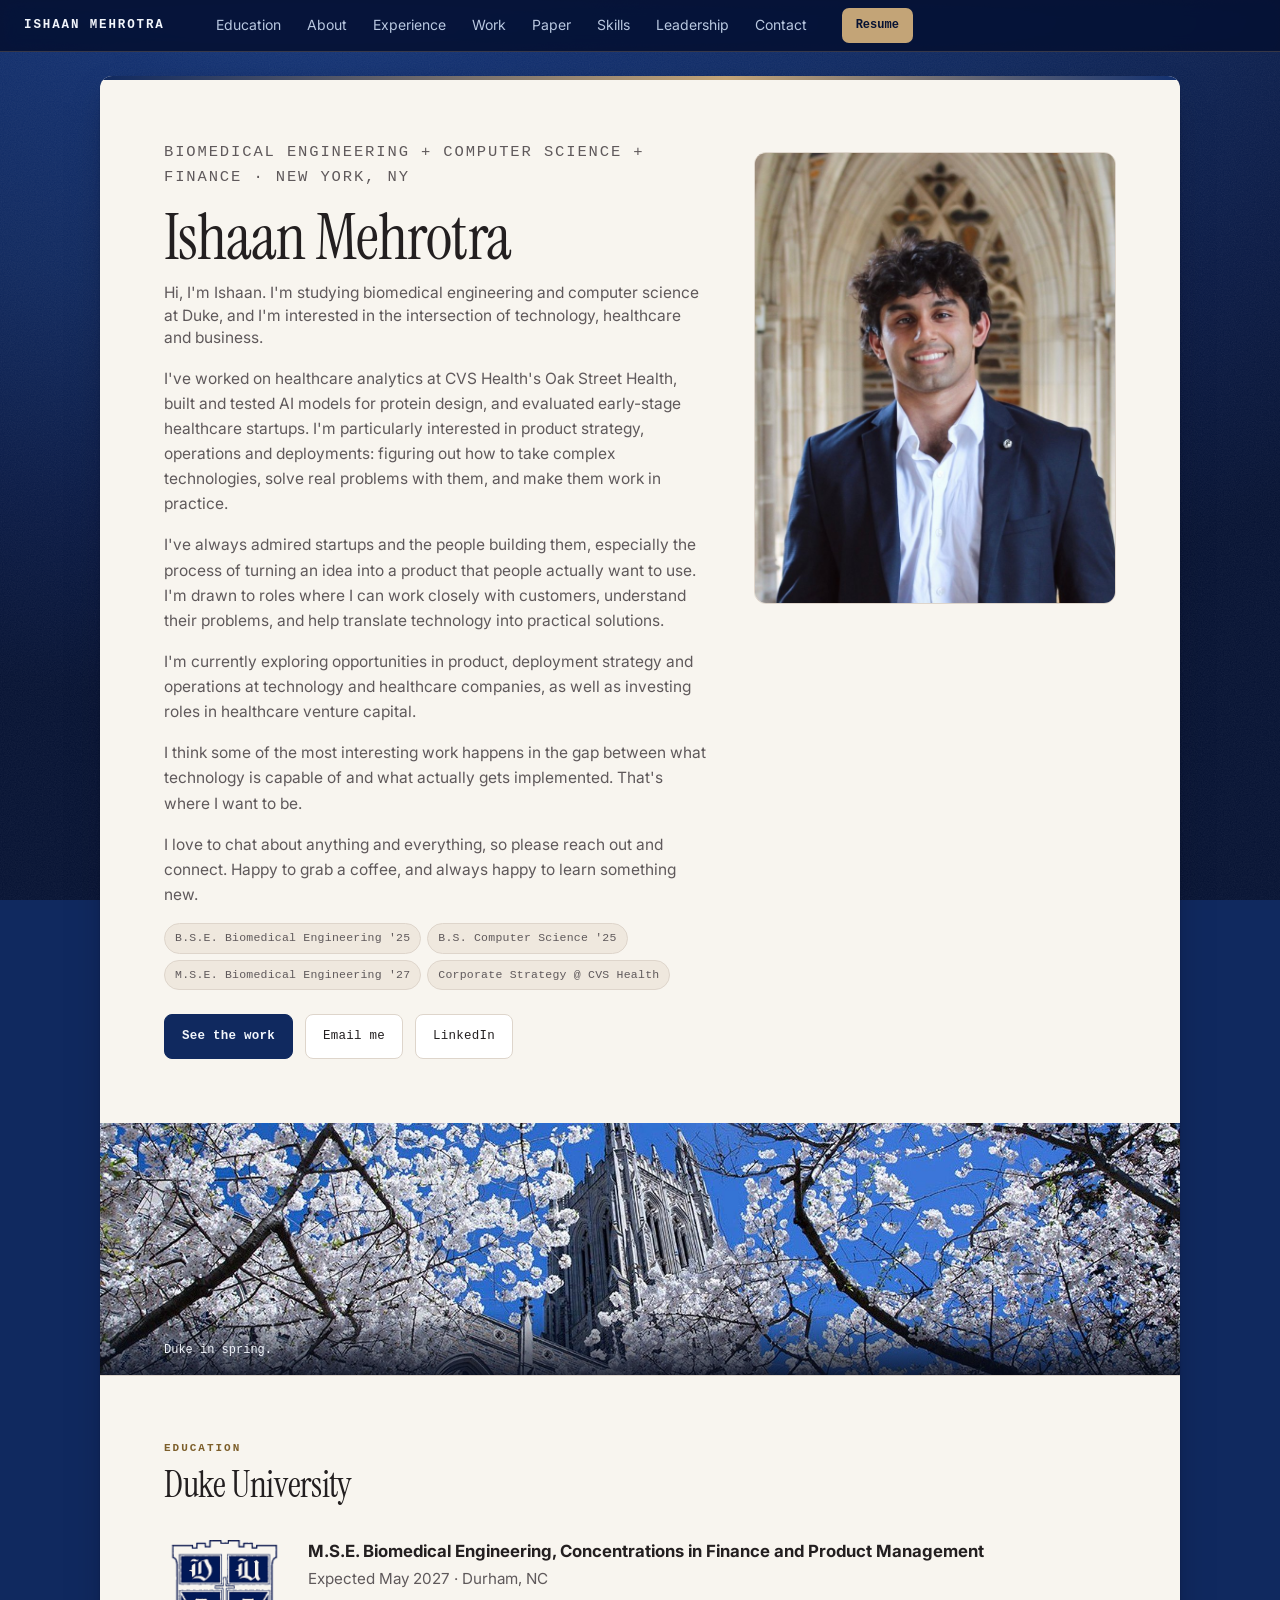
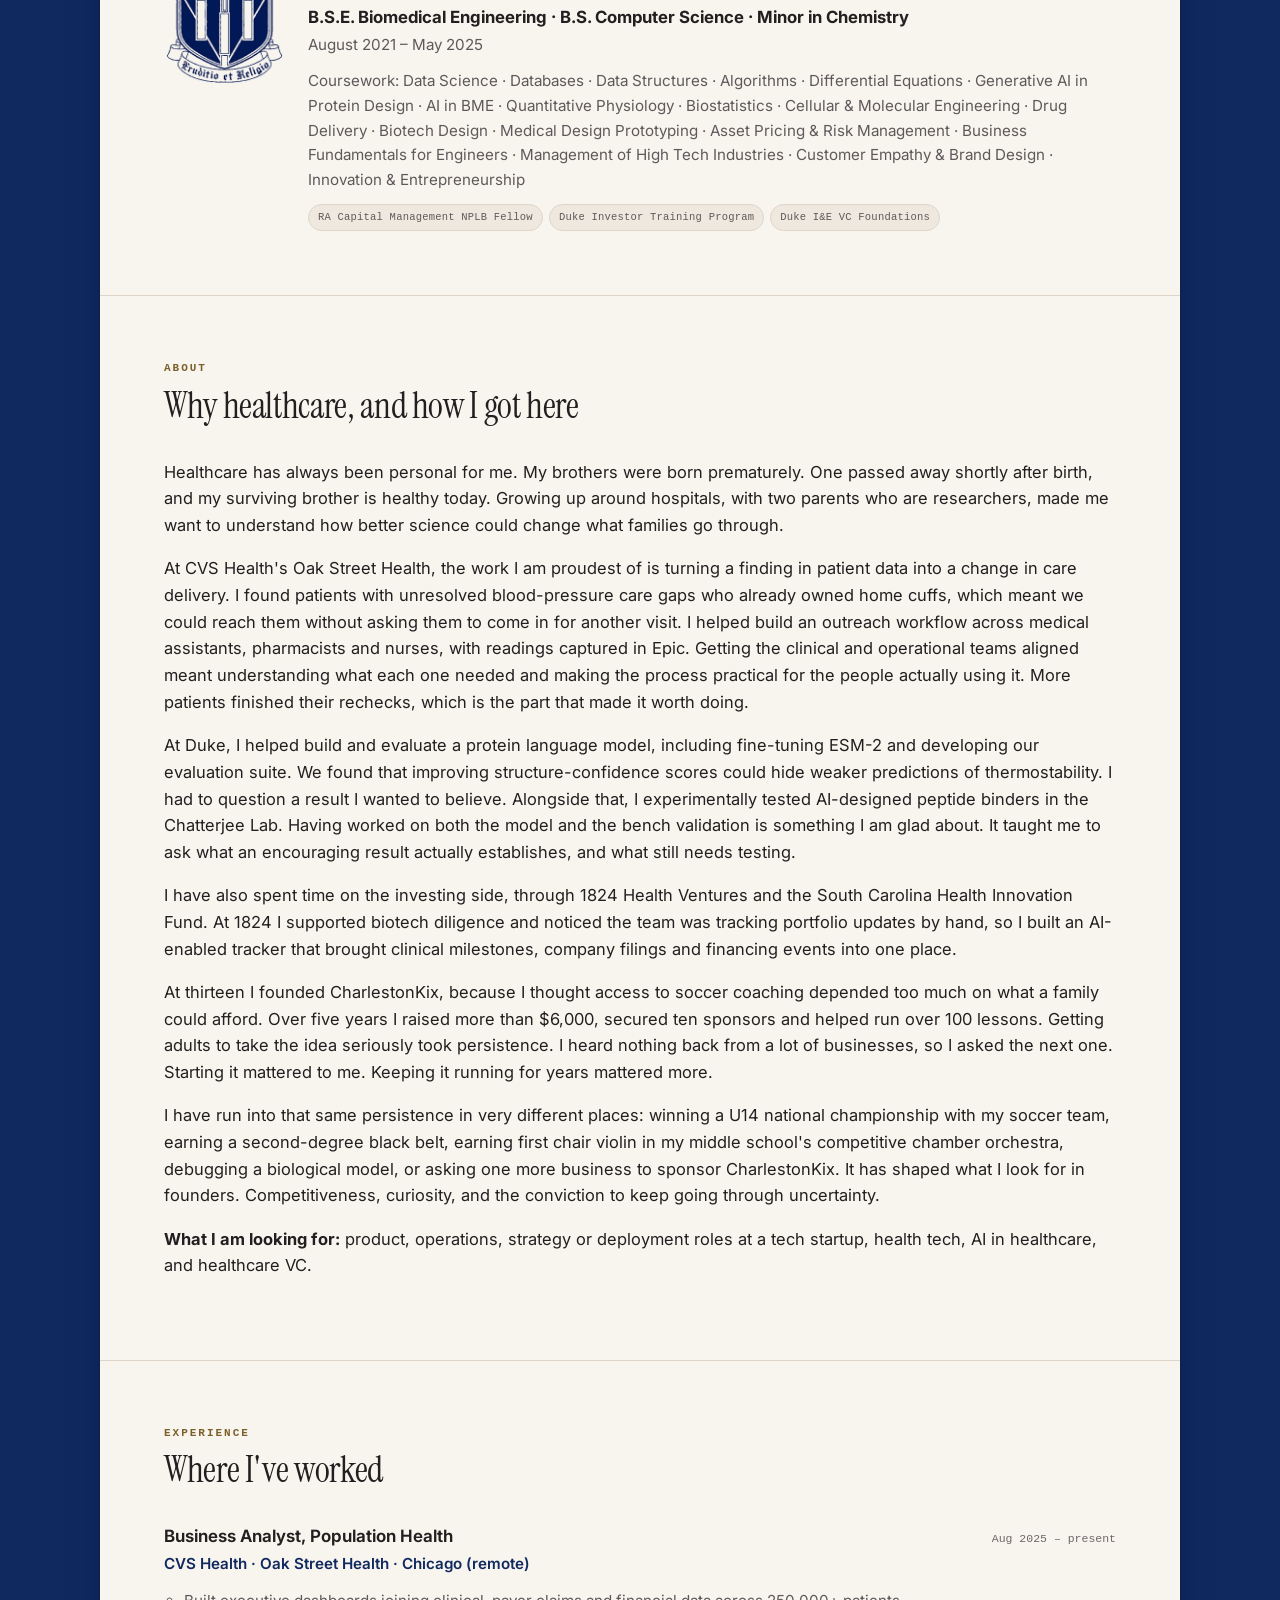
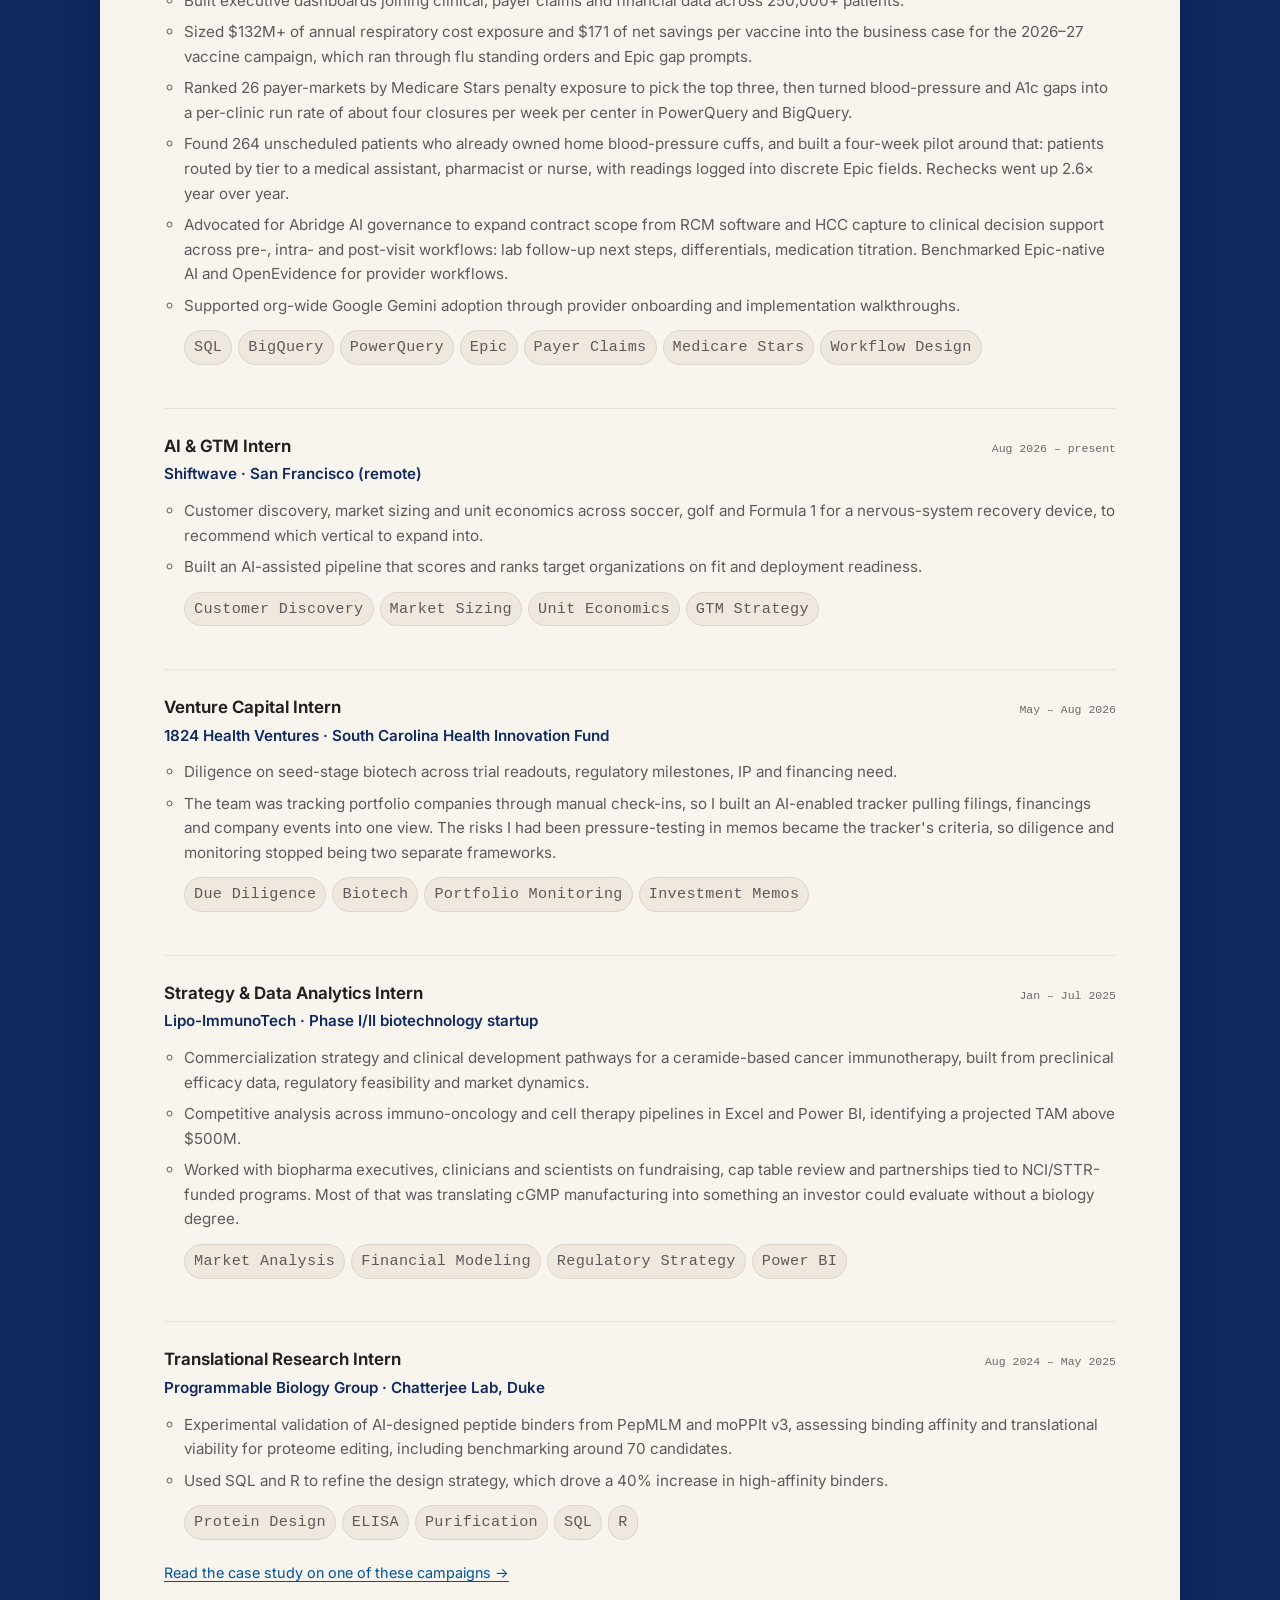
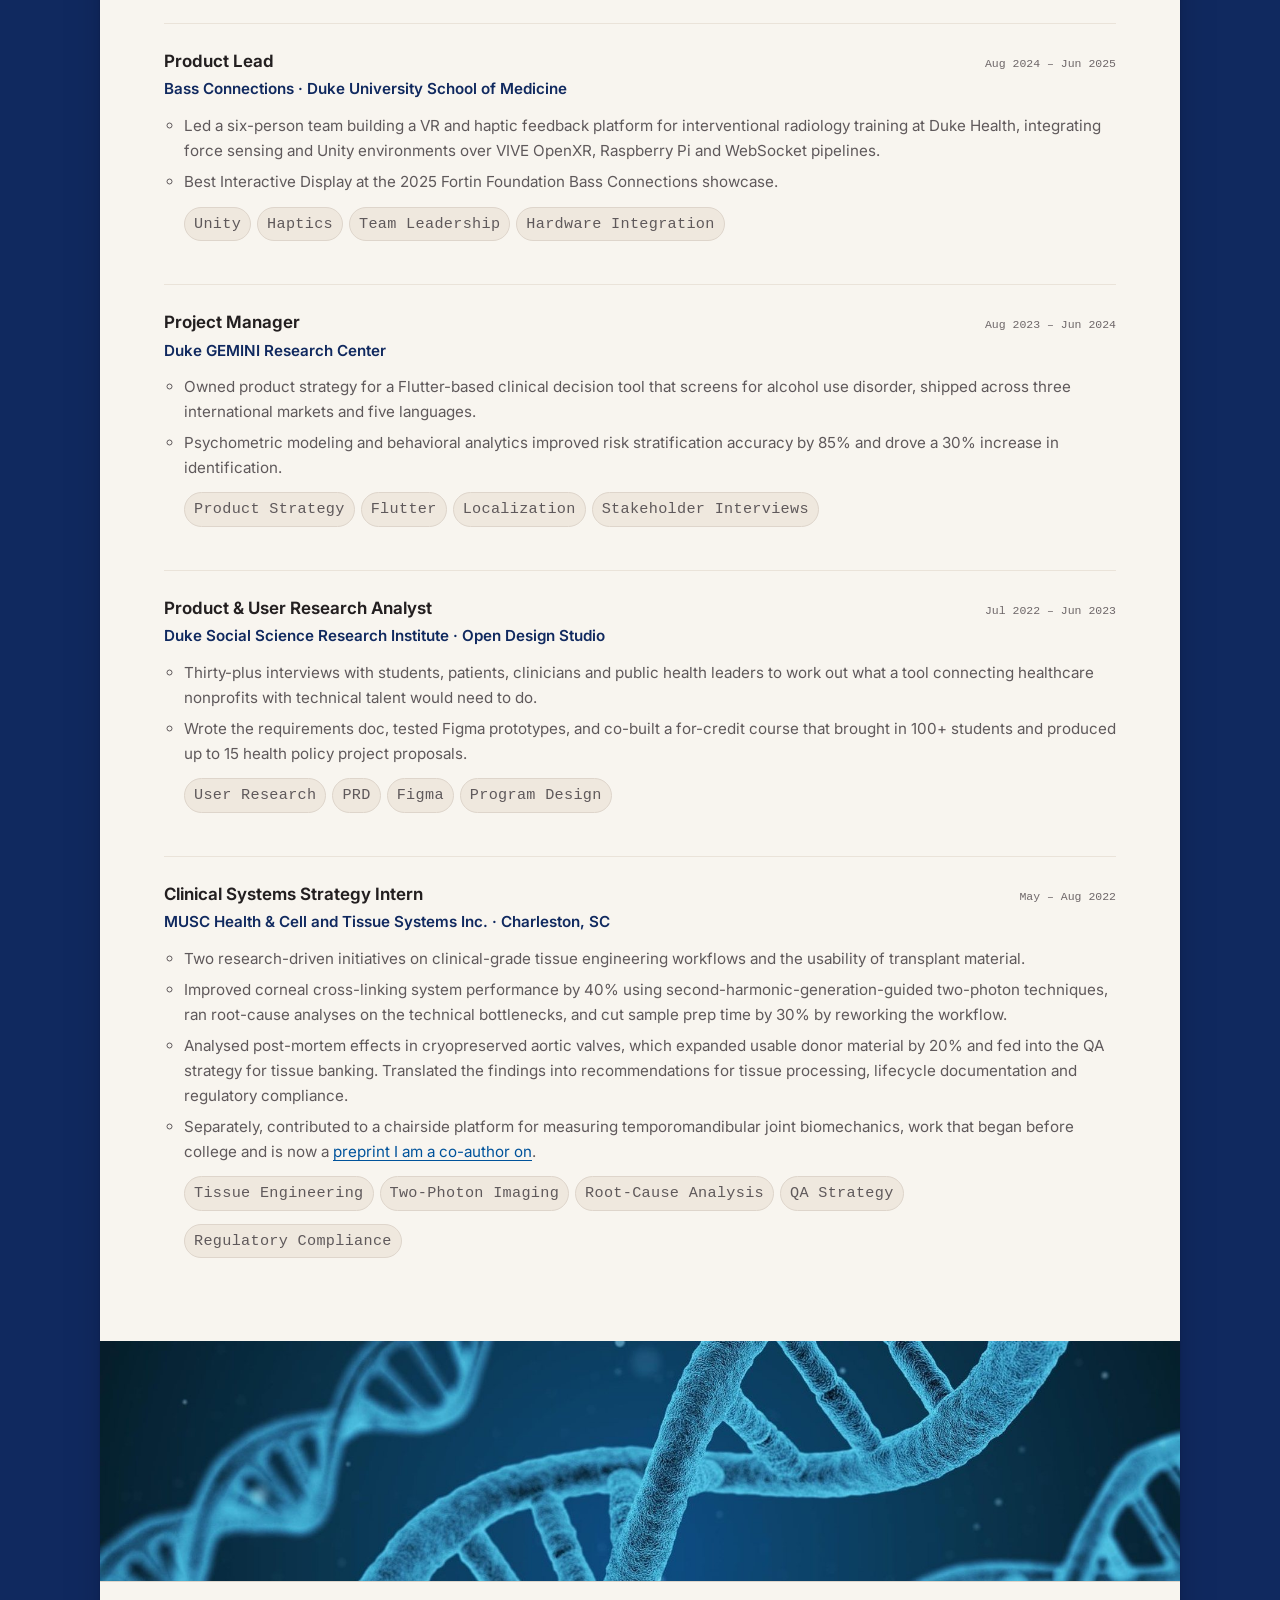
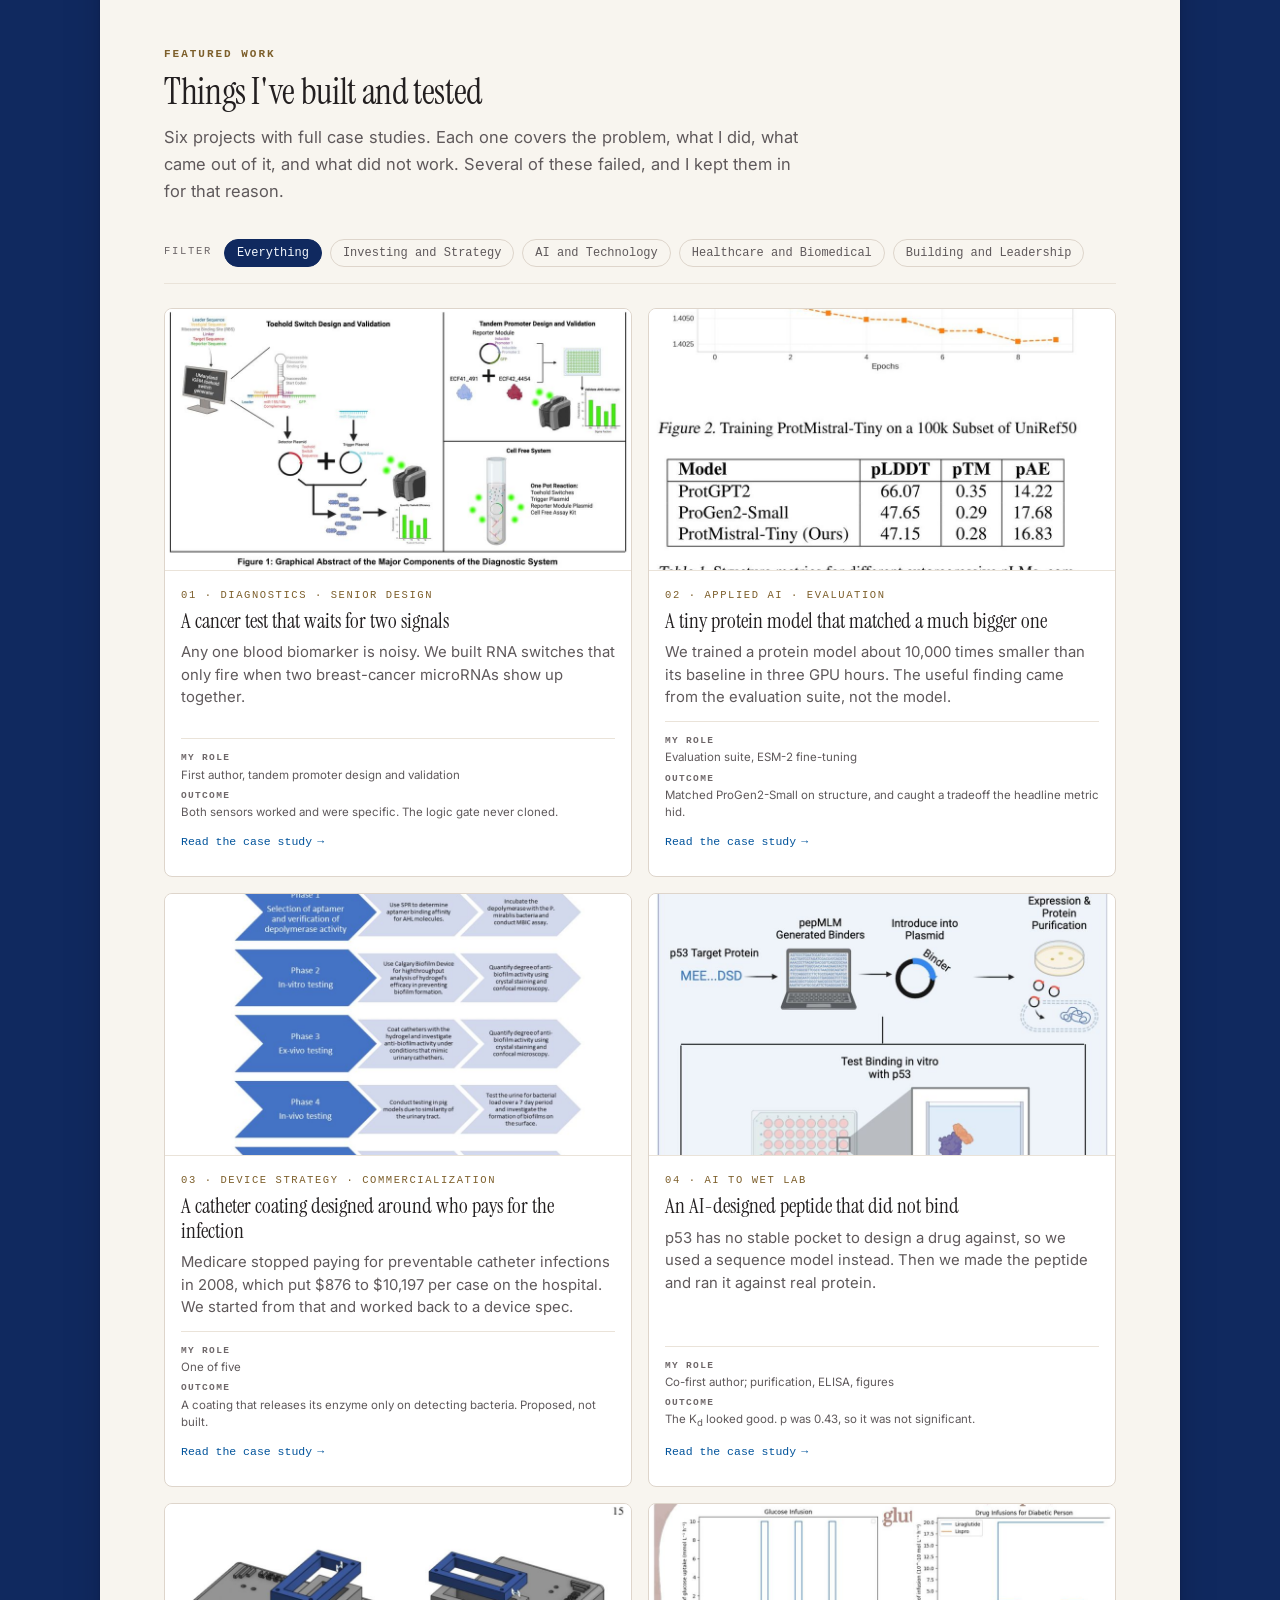
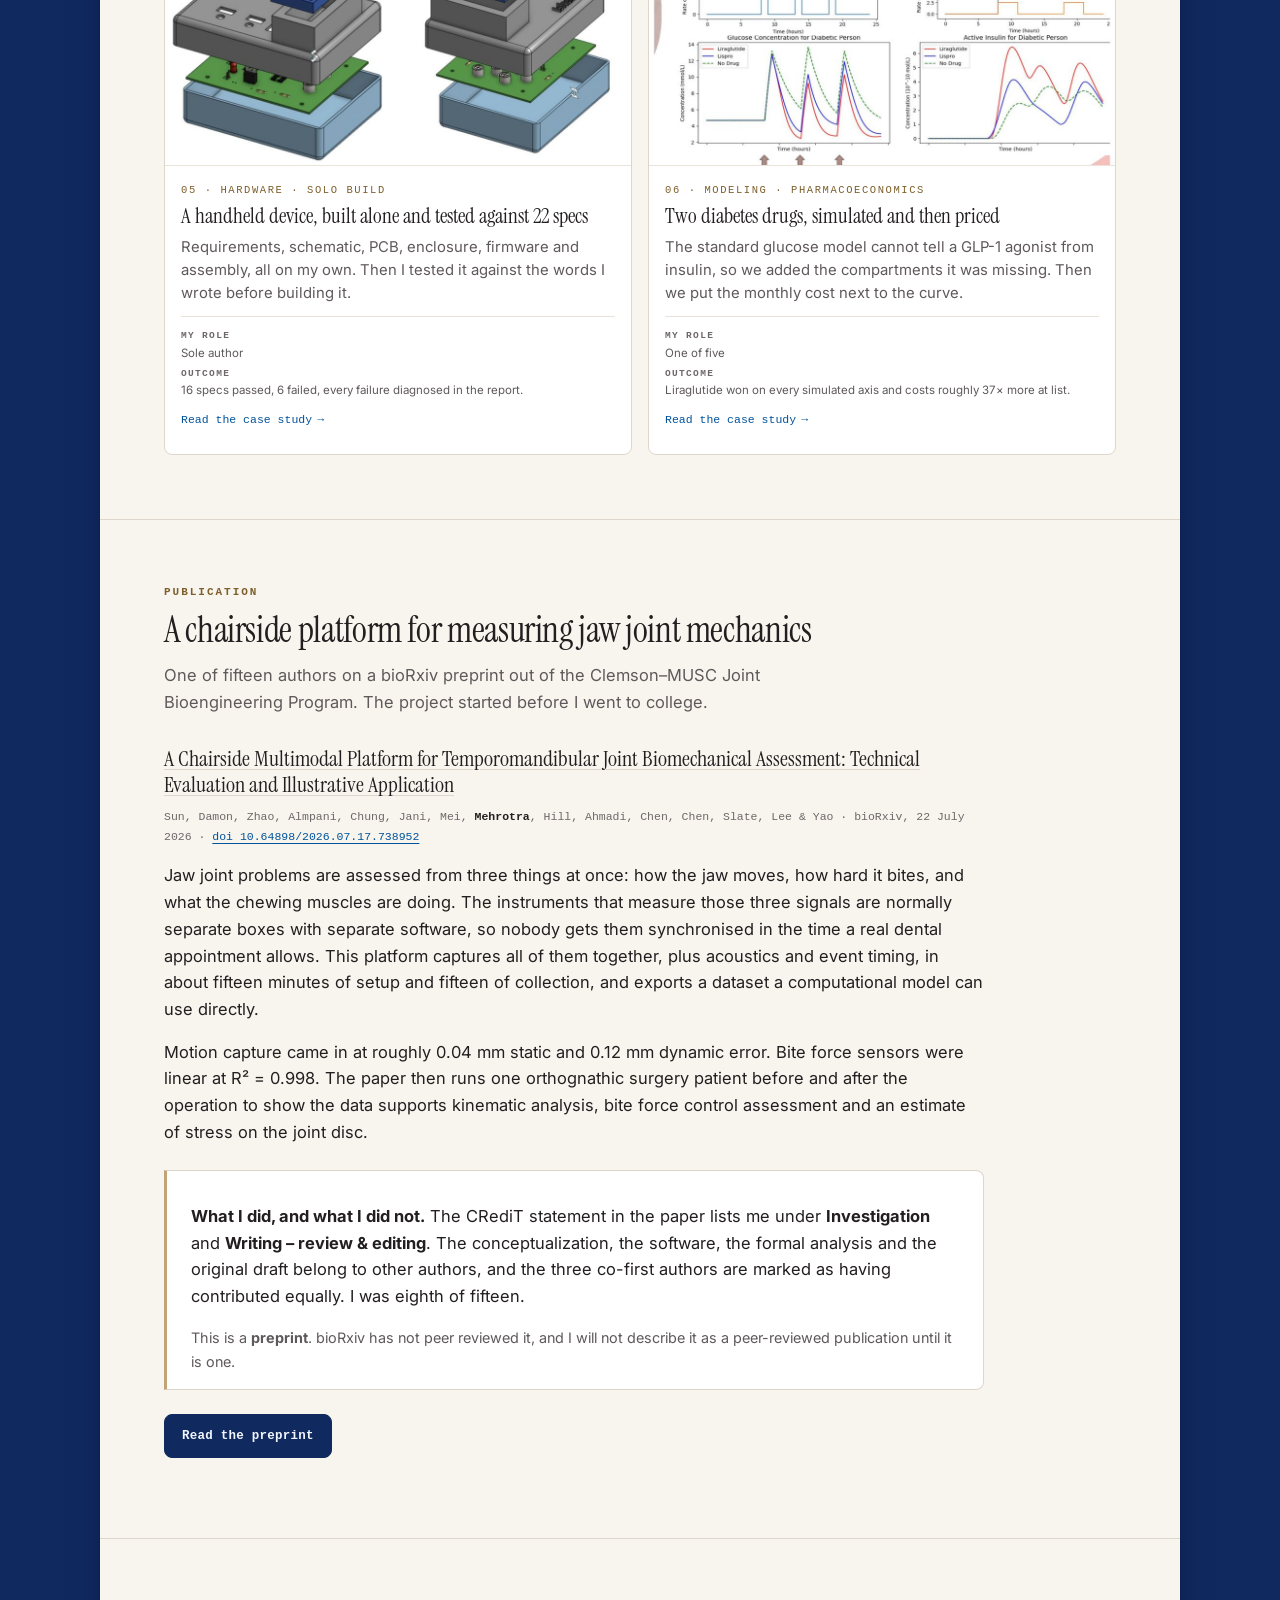
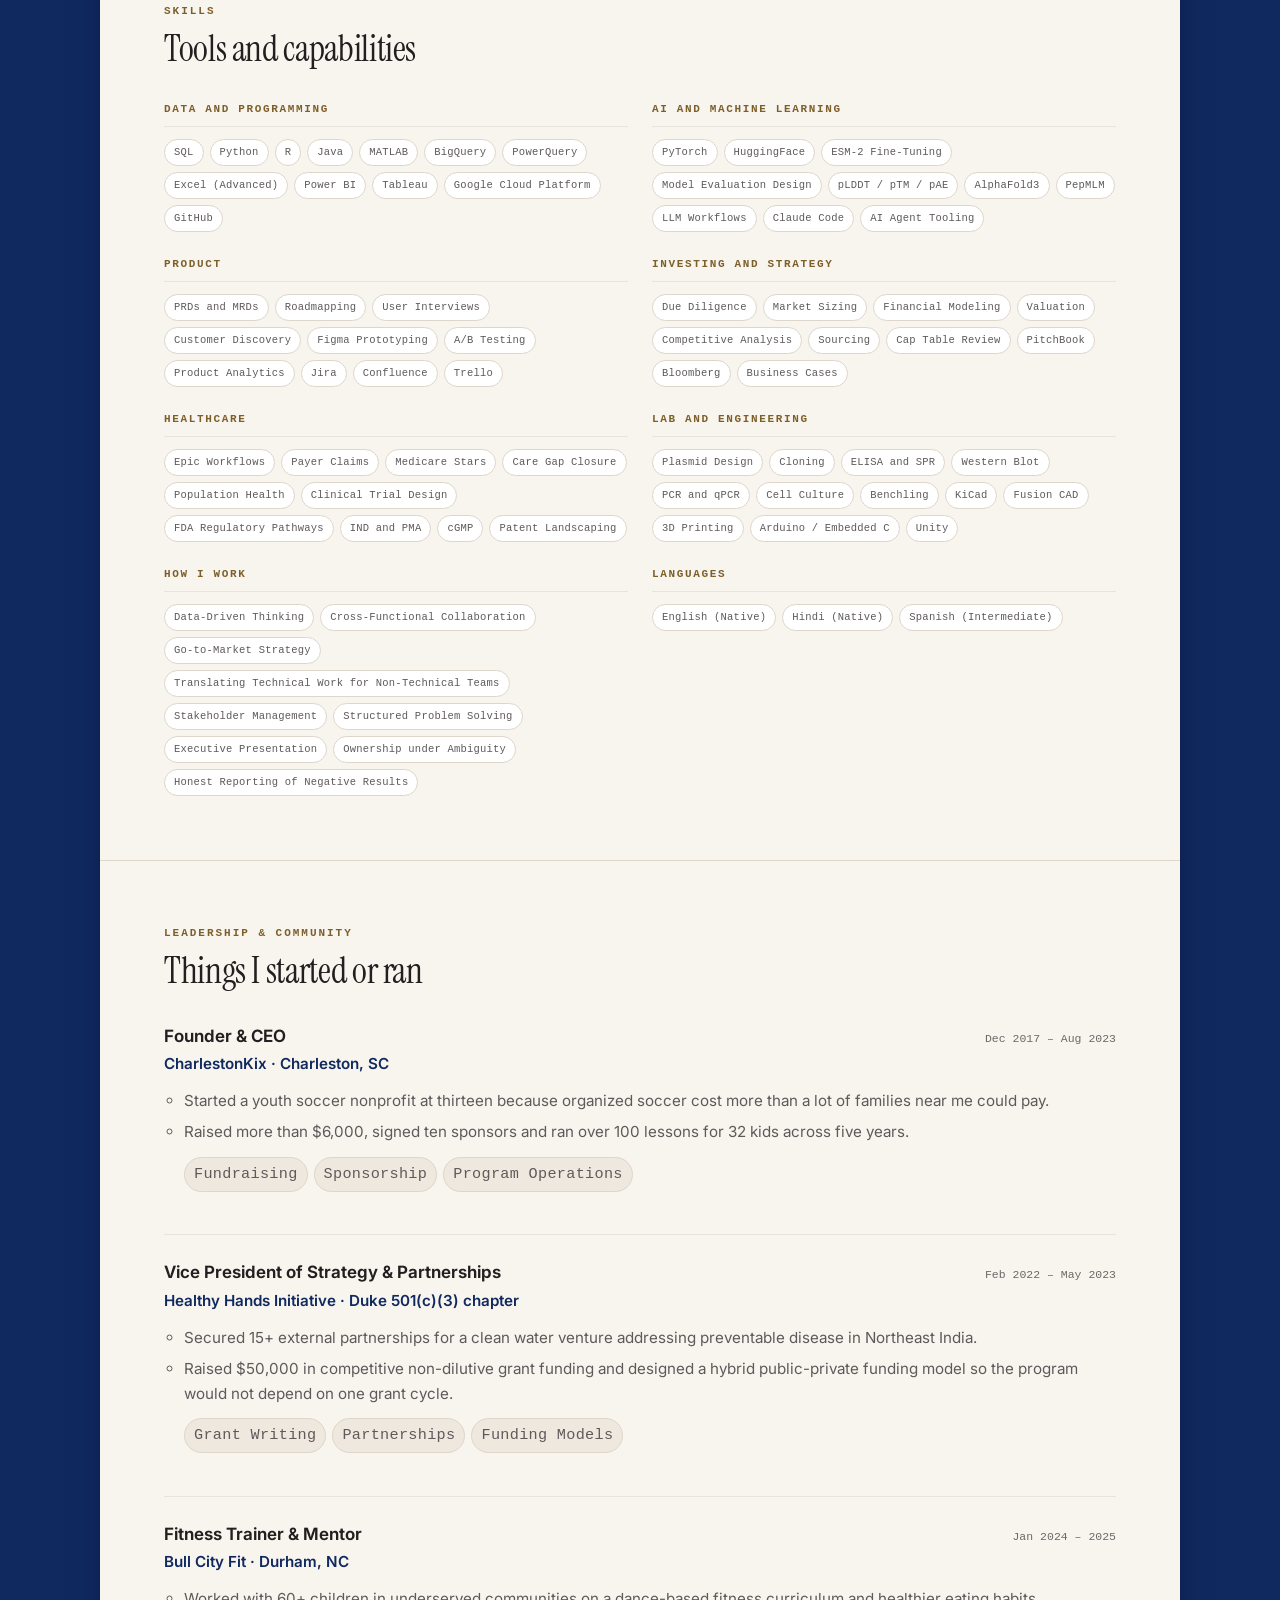
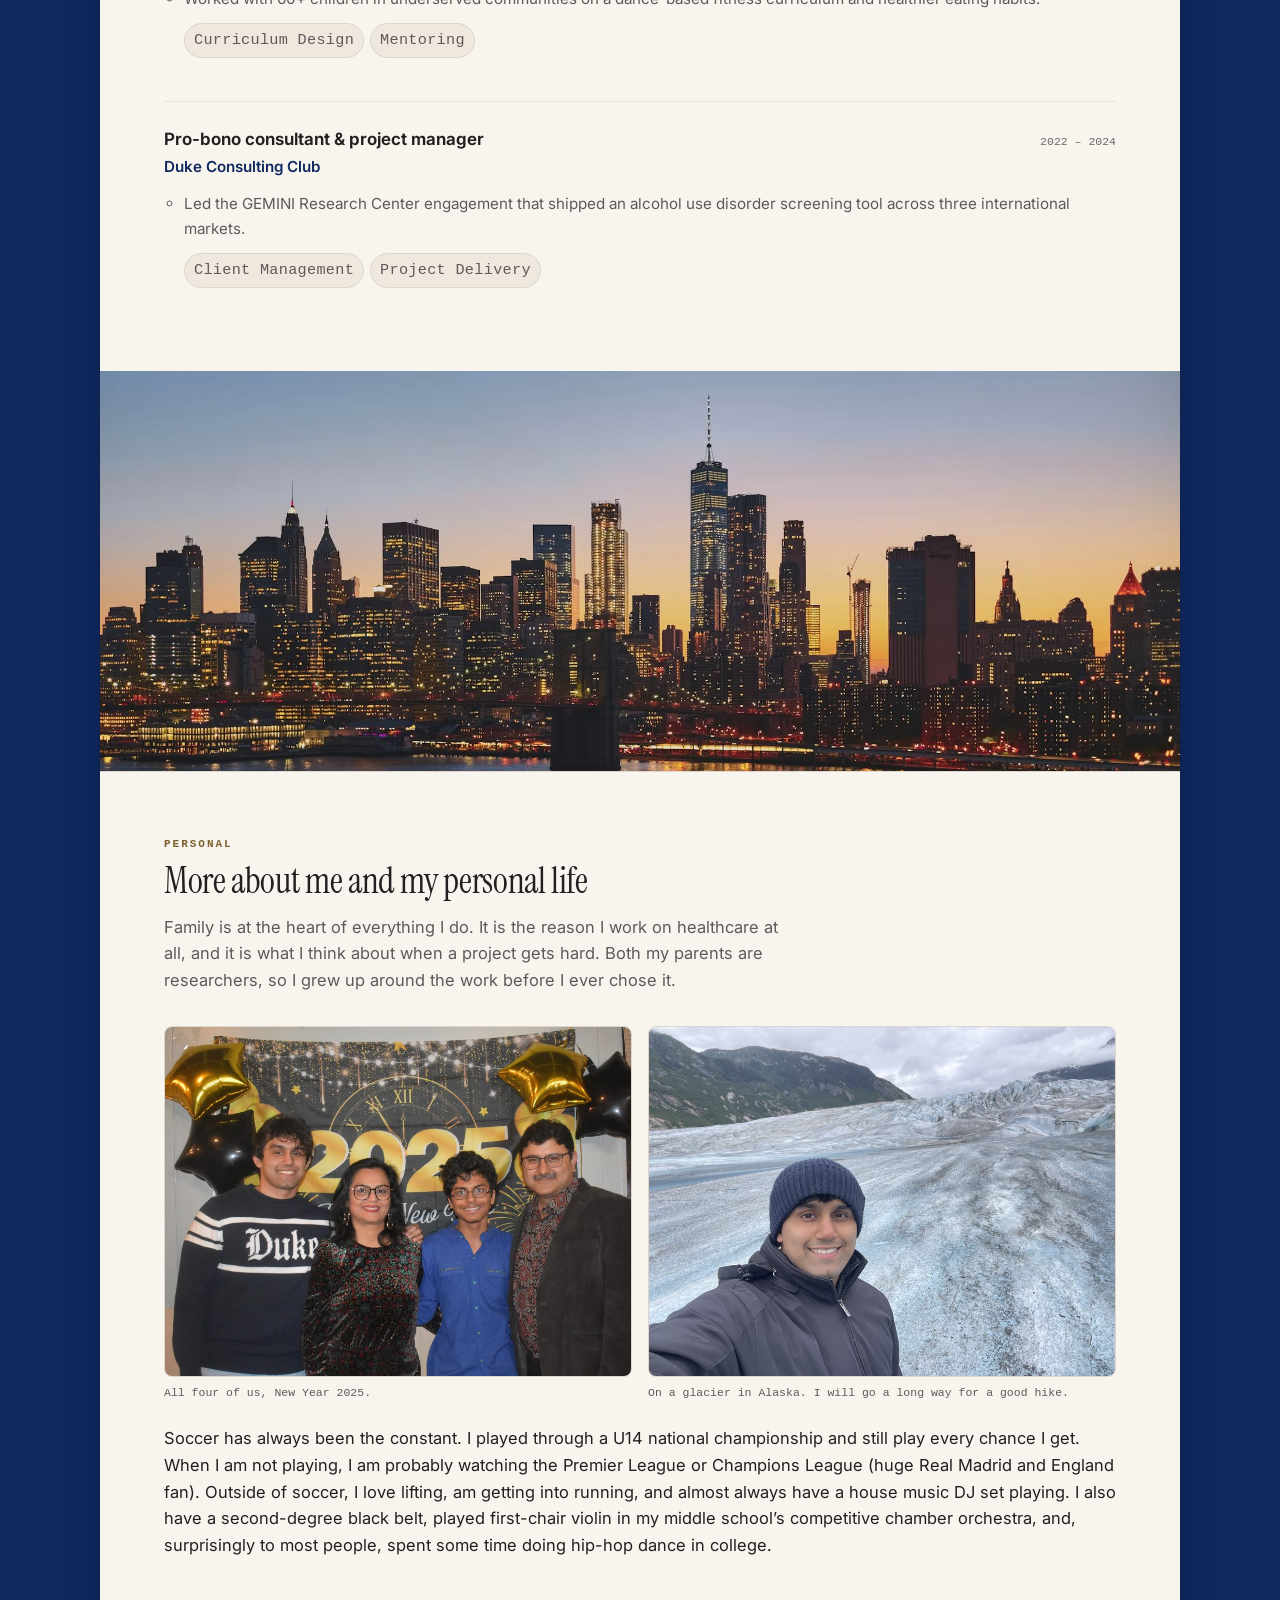
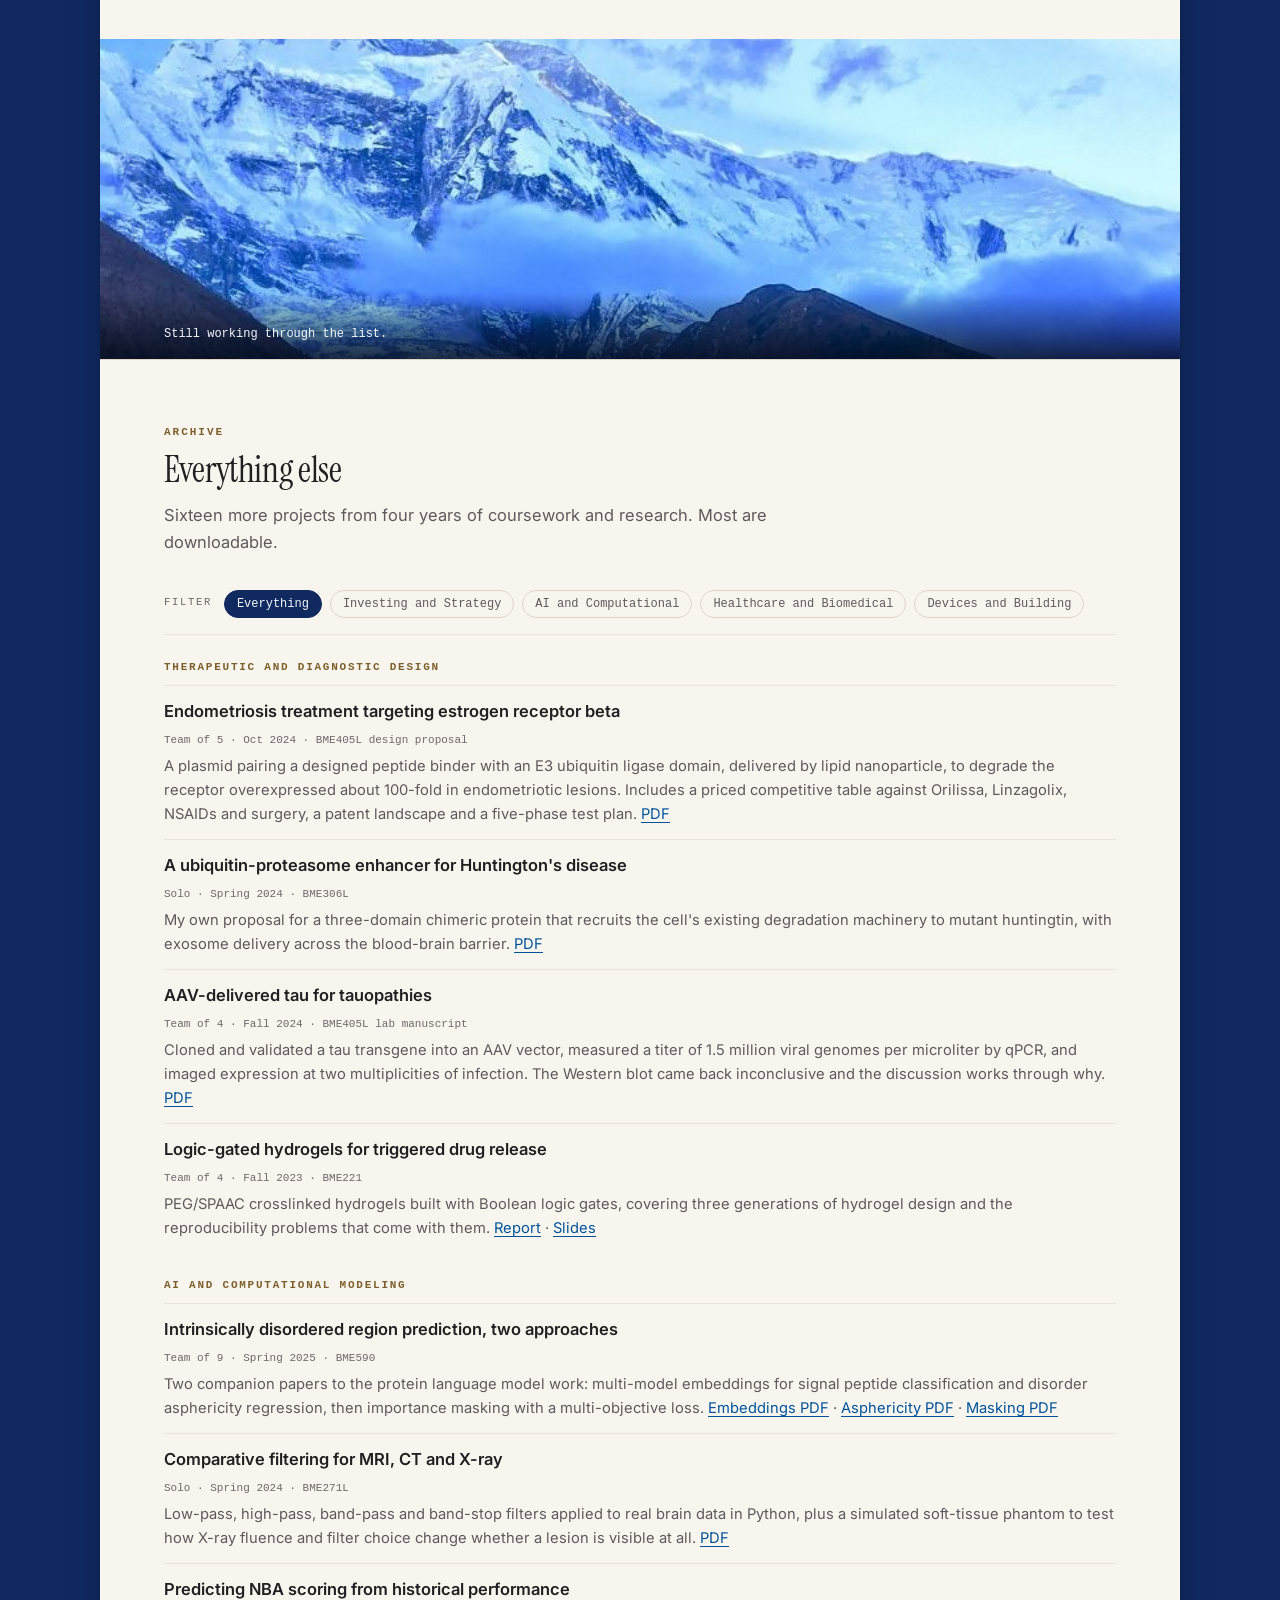
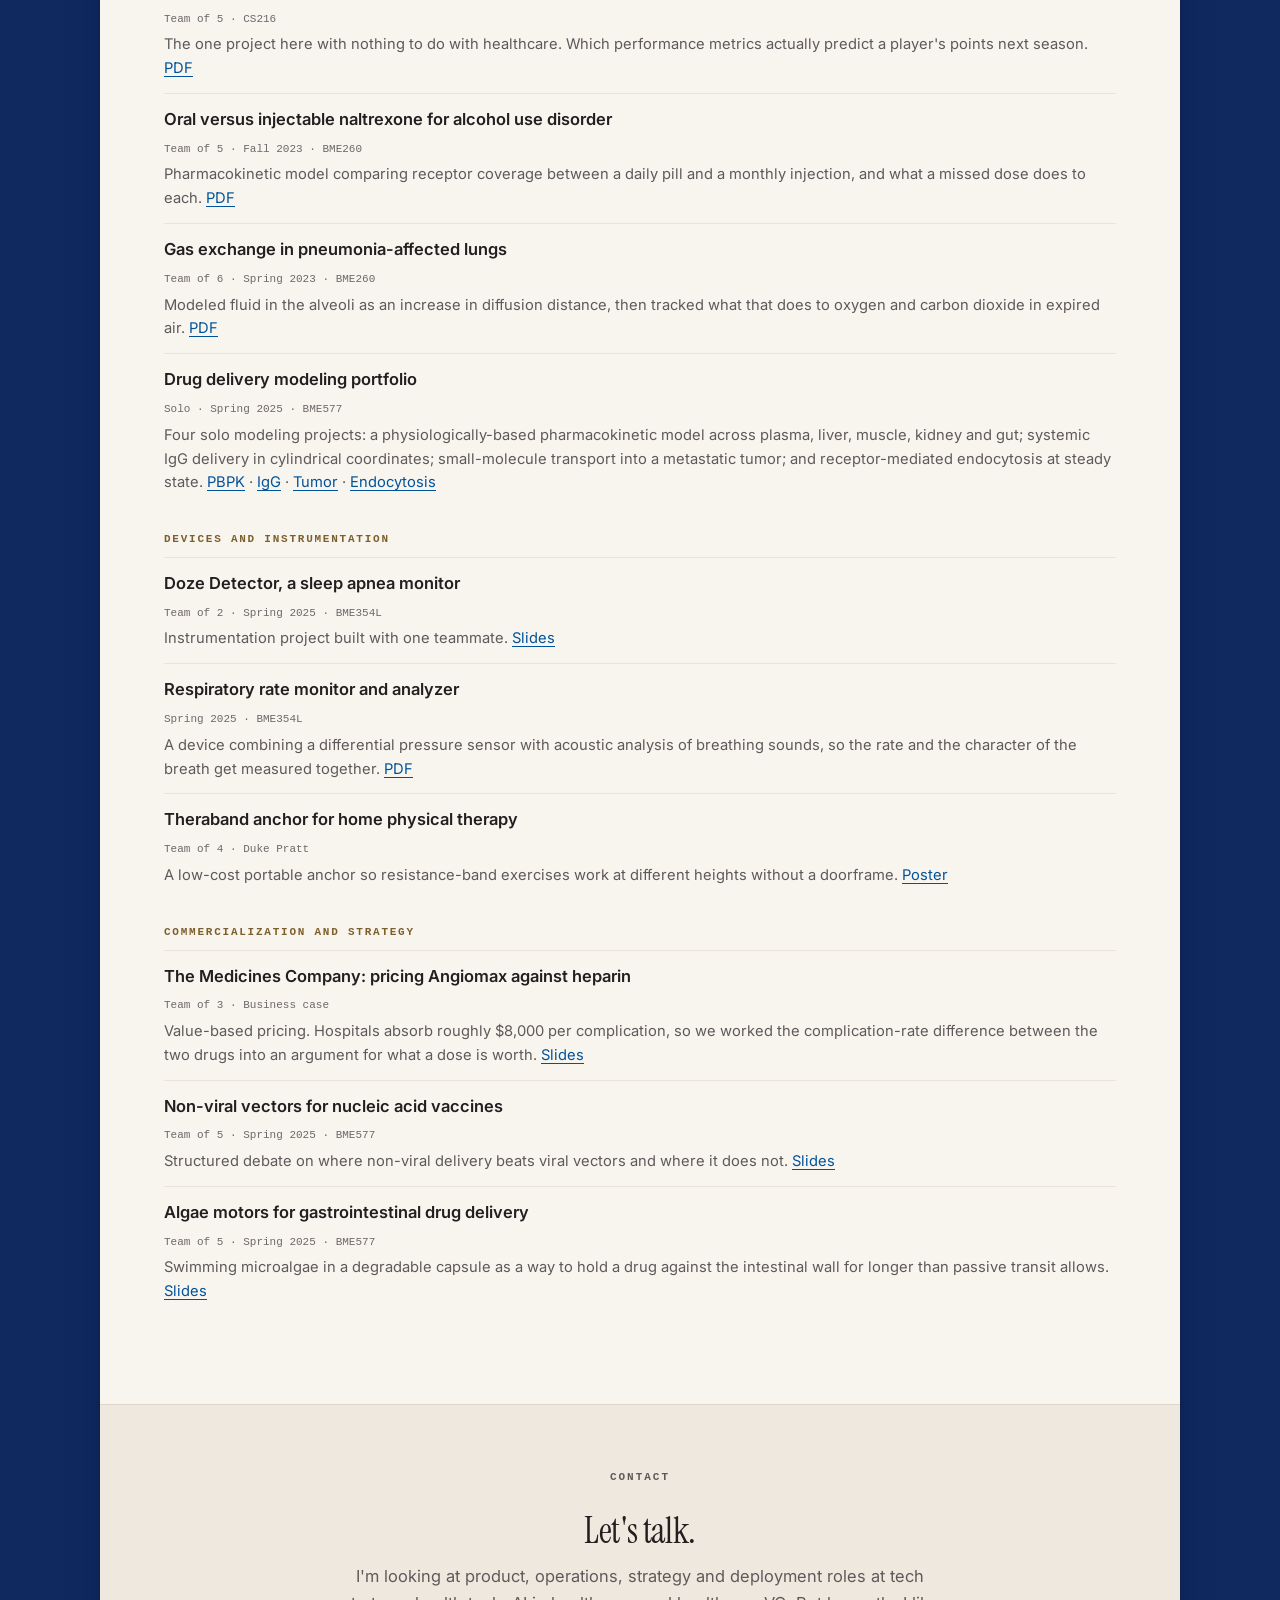
==== index.html @ f824499b "Rewrite the intro, publish the eight held-back PDFs - Hero opens in first person and says plainly wh" ====
<!doctype html>
<html lang="en">
<head>
<meta charset="utf-8">
<meta name="viewport" content="width=device-width, initial-scale=1">
<title>Ishaan Mehrotra — healthcare technology, product and operations</title>
<meta name="description" content="Ishaan Mehrotra works on healthcare technology. Biomedical engineering and computer science at Duke, population health analytics at CVS Health's Oak Street Health, venture diligence at 1824 Health Ventures, and research on protein language models and AI-designed peptides.">
<meta name="author" content="Ishaan Mehrotra">
<meta name="theme-color" content="#061233">
<meta property="og:type" content="website">
<meta property="og:title" content="Ishaan Mehrotra — healthcare technology, product and operations">
<meta property="og:description" content="Duke biomedical engineering and computer science. Oak Street Health, 1824 Health Ventures, and six project case studies including the ones that did not work.">
<meta property="og:image" content="assets/img/portrait.jpg">
<meta name="twitter:card" content="summary_large_image">
<link rel="icon" href="assets/favicon.svg">
<link rel="preconnect" href="https://fonts.googleapis.com">
<link rel="preconnect" href="https://fonts.gstatic.com" crossorigin>
<link href="https://fonts.googleapis.com/css2?family=Instrument+Serif:ital@0;1&family=Inter:wght@400;450;500;600;650&display=swap" rel="stylesheet">
<link rel="stylesheet" href="assets/style.css">
</head>
<body>

<a class="skip" href="#main">Skip to content</a>

<header class="nav">
  <div class="nav__brand"><a href="#top">Ishaan Mehrotra</a></div>
  <nav aria-label="Sections">
    <ul class="nav__links">
      <li><a href="#education">Education</a></li>
      <li><a href="#about">About</a></li>
      <li><a href="#experience">Experience</a></li>
      <li><a href="#work">Work</a></li>
      <li><a href="#publication">Paper</a></li>
      <li><a href="#skills">Skills</a></li>
      <li><a href="#leadership">Leadership</a></li>
      <li><a href="#contact">Contact</a></li>
    </ul>
  </nav>
  <a class="nav__cta" href="resume/ishaan-mehrotra-resume.pdf">Resume</a>
</header>

<main id="main">
<div class="sheet" id="top">

  <!-- ============ HERO ============ -->
  <section class="sec hero" aria-labelledby="h-name">
    <div>
      <p class="hero__eyebrow">Biomedical Engineering + Computer Science + Finance · New York, NY</p>
      <h1 id="h-name">Ishaan Mehrotra</h1>
      <p class="hero__tag">Hi, I'm Ishaan. I'm studying biomedical engineering and computer science at Duke, and I'm interested in the intersection of technology, healthcare and business.</p>

      <p>I've worked on healthcare analytics at CVS Health's Oak Street Health, built and tested AI models for protein design, and evaluated early-stage healthcare startups. I'm particularly interested in product strategy, operations and deployments: figuring out how to take complex technologies, solve real problems with them, and make them work in practice.</p>

      <p>I've always admired startups and the people building them, especially the process of turning an idea into a product that people actually want to use. I'm drawn to roles where I can work closely with customers, understand their problems, and help translate technology into practical solutions.</p>

      <p>I'm currently exploring opportunities in product, deployment strategy and operations at technology and healthcare companies, as well as investing roles in healthcare venture capital.</p>

      <p>I think some of the most interesting work happens in the gap between what technology is capable of and what actually gets implemented. That's where I want to be.</p>

      <p>I love to chat about anything and everything, so please reach out and connect. Happy to grab a coffee, and always happy to learn something new.</p>

      <ul class="chips">
        <li>B.S.E. Biomedical Engineering '25</li>
        <li>B.S. Computer Science '25</li>
        <li>M.S.E. Biomedical Engineering '27</li>
        <li>Corporate Strategy @ CVS Health</li>
      </ul>

      <div class="btnrow">
        <a class="btn btn--solid" href="#work">See the work</a>
        <a class="btn" href="mailto:ishaansmehrotra@gmail.com">Email me</a>
        <a class="btn" href="https://www.linkedin.com/in/ishaan-mehrotra-5724991b2/" rel="me noopener">LinkedIn</a>
      </div>
    </div>
    <div class="hero__photo">
      <img src="assets/img/portrait.jpg" alt="Ishaan Mehrotra in a navy blazer, standing in the stone archways beside Duke Chapel." width="760" height="950">
    </div>
  </section>

  <figure class="band band--tall">
    <img src="assets/img/band-chapel.jpg" alt="Duke Chapel's tower framed by cherry blossoms against a blue sky." loading="lazy" width="1800" height="420">
    <figcaption>Duke in spring.</figcaption>
  </figure>

  <!-- ============ EDUCATION ============ -->
  <section class="sec" id="education" aria-labelledby="h-edu">
    <div class="sec__head">
      <p class="sec__label">Education</p>
      <h2 id="h-edu">Duke University</h2>
    </div>

    <div class="edu">
      <div class="edu__seal">
        <img src="assets/img/duke-seal.png" alt="The Duke University seal." loading="lazy" width="248" height="300">
      </div>
      <div class="edu__body">
        <h3>M.S.E. Biomedical Engineering, Concentrations in Finance and Product Management</h3>
        <p>Expected May 2027 · Durham, NC</p>
        <h3>B.S.E. Biomedical Engineering &middot; B.S. Computer Science &middot; Minor in Chemistry</h3>
        <p>August 2021 – May 2025</p>
        <p class="small muted">Coursework: Data Science · Databases · Data Structures · Algorithms · Differential Equations · Generative AI in Protein Design · AI in BME · Quantitative Physiology · Biostatistics · Cellular &amp; Molecular Engineering · Drug Delivery · Biotech Design · Medical Design Prototyping · Asset Pricing &amp; Risk Management · Business Fundamentals for Engineers · Management of High Tech Industries · Customer Empathy &amp; Brand Design · Innovation &amp; Entrepreneurship</p>
        <ul class="taglist"><li>RA Capital Management NPLB Fellow</li><li>Duke Investor Training Program</li><li>Duke I&amp;E VC Foundations</li></ul>
      </div>
    </div>
  </section>

  <!-- ============ ABOUT ============ -->
  <section class="sec" id="about" aria-labelledby="h-about">
    <div class="sec__head">
      <p class="sec__label">About</p>
      <h2 id="h-about">Why healthcare, and how I got here</h2>
    </div>

    <p>Healthcare has always been personal for me. My brothers were born prematurely. One passed away shortly after birth, and my surviving brother is healthy today. Growing up around hospitals, with two parents who are researchers, made me want to understand how better science could change what families go through.</p>

    <p>At CVS Health's Oak Street Health, the work I am proudest of is turning a finding in patient data into a change in care delivery. I found patients with unresolved blood-pressure care gaps who already owned home cuffs, which meant we could reach them without asking them to come in for another visit. I helped build an outreach workflow across medical assistants, pharmacists and nurses, with readings captured in Epic. Getting the clinical and operational teams aligned meant understanding what each one needed and making the process practical for the people actually using it. More patients finished their rechecks, which is the part that made it worth doing.</p>

    <p>At Duke, I helped build and evaluate a protein language model, including fine-tuning ESM-2 and developing our evaluation suite. We found that improving structure-confidence scores could hide weaker predictions of thermostability. I had to question a result I wanted to believe. Alongside that, I experimentally tested AI-designed peptide binders in the Chatterjee Lab. Having worked on both the model and the bench validation is something I am glad about. It taught me to ask what an encouraging result actually establishes, and what still needs testing.</p>

    <p>I have also spent time on the investing side, through 1824 Health Ventures and the South Carolina Health Innovation Fund. At 1824 I supported biotech diligence and noticed the team was tracking portfolio updates by hand, so I built an AI-enabled tracker that brought clinical milestones, company filings and financing events into one place.</p>

    <p>At thirteen I founded CharlestonKix, because I thought access to soccer coaching depended too much on what a family could afford. Over five years I raised more than $6,000, secured ten sponsors and helped run over 100 lessons. Getting adults to take the idea seriously took persistence. I heard nothing back from a lot of businesses, so I asked the next one. Starting it mattered to me. Keeping it running for years mattered more.</p>

    <p>I have run into that same persistence in very different places: winning a U14 national championship with my soccer team, earning a second-degree black belt, earning first chair violin in my middle school's competitive chamber orchestra, debugging a biological model, or asking one more business to sponsor CharlestonKix. It has shaped what I look for in founders. Competitiveness, curiosity, and the conviction to keep going through uncertainty.</p>

    <p><strong>What I am looking for:</strong> product, operations, strategy or deployment roles at a tech startup, health tech, AI in healthcare, and healthcare VC.</p>
  </section>

  <!-- ============ EXPERIENCE ============ -->
  <section class="sec" id="experience" aria-labelledby="h-exp">
    <div class="sec__head">
      <p class="sec__label">Experience</p>
      <h2 id="h-exp">Where I've worked</h2>
    </div>

    <ul class="roles">
      <li>
        <div class="role__top"><span class="role__title">Business Analyst, Population Health</span><span class="role__when">Aug 2025 – present</span></div>
        <p class="role__org">CVS Health · Oak Street Health · Chicago (remote)</p>
        <ul>
          <li>Built executive dashboards joining clinical, payer claims and financial data across 250,000+ patients.</li>
          <li>Sized $132M+ of annual respiratory cost exposure and $171 of net savings per vaccine into the business case for the 2026–27 vaccine campaign, which ran through flu standing orders and Epic gap prompts.</li>
          <li>Ranked 26 payer-markets by Medicare Stars penalty exposure to pick the top three, then turned blood-pressure and A1c gaps into a per-clinic run rate of about four closures per week per center in PowerQuery and BigQuery.</li>
          <li>Found 264 unscheduled patients who already owned home blood-pressure cuffs, and built a four-week pilot around that: patients routed by tier to a medical assistant, pharmacist or nurse, with readings logged into discrete Epic fields. Rechecks went up 2.6&times; year over year.</li>
          <li>Advocated for Abridge AI governance to expand contract scope from RCM software and HCC capture to clinical decision support across pre-, intra- and post-visit workflows: lab follow-up next steps, differentials, medication titration. Benchmarked Epic-native AI and OpenEvidence for provider workflows.</li>
          <li>Supported org-wide Google Gemini adoption through provider onboarding and implementation walkthroughs.</li>
        </ul>
        <ul class="taglist"><li>SQL</li><li>BigQuery</li><li>PowerQuery</li><li>Epic</li><li>Payer Claims</li><li>Medicare Stars</li><li>Workflow Design</li></ul>
      </li>

      <li>
        <div class="role__top"><span class="role__title">AI &amp; GTM Intern</span><span class="role__when">Aug 2026 – present</span></div>
        <p class="role__org">Shiftwave · San Francisco (remote)</p>
        <ul>
          <li>Customer discovery, market sizing and unit economics across soccer, golf and Formula 1 for a nervous-system recovery device, to recommend which vertical to expand into.</li>
          <li>Built an AI-assisted pipeline that scores and ranks target organizations on fit and deployment readiness.</li>
        </ul>
        <ul class="taglist"><li>Customer Discovery</li><li>Market Sizing</li><li>Unit Economics</li><li>GTM Strategy</li></ul>
      </li>

      <li>
        <div class="role__top"><span class="role__title">Venture Capital Intern</span><span class="role__when">May – Aug 2026</span></div>
        <p class="role__org">1824 Health Ventures · South Carolina Health Innovation Fund</p>
        <ul>
          <li>Diligence on seed-stage biotech across trial readouts, regulatory milestones, IP and financing need.</li>
          <li>The team was tracking portfolio companies through manual check-ins, so I built an AI-enabled tracker pulling filings, financings and company events into one view. The risks I had been pressure-testing in memos became the tracker's criteria, so diligence and monitoring stopped being two separate frameworks.</li>
        </ul>
        <ul class="taglist"><li>Due Diligence</li><li>Biotech</li><li>Portfolio Monitoring</li><li>Investment Memos</li></ul>
      </li>

      <li>
        <div class="role__top"><span class="role__title">Strategy &amp; Data Analytics Intern</span><span class="role__when">Jan – Jul 2025</span></div>
        <p class="role__org">Lipo-ImmunoTech · Phase I/II biotechnology startup</p>
        <ul>
          <li>Commercialization strategy and clinical development pathways for a ceramide-based cancer immunotherapy, built from preclinical efficacy data, regulatory feasibility and market dynamics.</li>
          <li>Competitive analysis across immuno-oncology and cell therapy pipelines in Excel and Power BI, identifying a projected TAM above $500M.</li>
          <li>Worked with biopharma executives, clinicians and scientists on fundraising, cap table review and partnerships tied to NCI/STTR-funded programs. Most of that was translating cGMP manufacturing into something an investor could evaluate without a biology degree.</li>
        </ul>
        <ul class="taglist"><li>Market Analysis</li><li>Financial Modeling</li><li>Regulatory Strategy</li><li>Power BI</li></ul>
      </li>

      <li>
        <div class="role__top"><span class="role__title">Translational Research Intern</span><span class="role__when">Aug 2024 – May 2025</span></div>
        <p class="role__org">Programmable Biology Group · Chatterjee Lab, Duke</p>
        <ul>
          <li>Experimental validation of AI-designed peptide binders from PepMLM and moPPIt v3, assessing binding affinity and translational viability for proteome editing, including benchmarking around 70 candidates.</li>
          <li>Used SQL and R to refine the design strategy, which drove a 40% increase in high-affinity binders.</li>
        </ul>
        <ul class="taglist"><li>Protein Design</li><li>ELISA</li><li>Purification</li><li>SQL</li><li>R</li></ul>
        <p class="small"><a href="projects/p53-binders.html">Read the case study on one of these campaigns &rarr;</a></p>
      </li>

      <li>
        <div class="role__top"><span class="role__title">Product Lead</span><span class="role__when">Aug 2024 – Jun 2025</span></div>
        <p class="role__org">Bass Connections · Duke University School of Medicine</p>
        <ul>
          <li>Led a six-person team building a VR and haptic feedback platform for interventional radiology training at Duke Health, integrating force sensing and Unity environments over VIVE OpenXR, Raspberry Pi and WebSocket pipelines.</li>
          <li>Best Interactive Display at the 2025 Fortin Foundation Bass Connections showcase.</li>
        </ul>
        <ul class="taglist"><li>Unity</li><li>Haptics</li><li>Team Leadership</li><li>Hardware Integration</li></ul>
      </li>

      <li>
        <div class="role__top"><span class="role__title">Project Manager</span><span class="role__when">Aug 2023 – Jun 2024</span></div>
        <p class="role__org">Duke GEMINI Research Center</p>
        <ul>
          <li>Owned product strategy for a Flutter-based clinical decision tool that screens for alcohol use disorder, shipped across three international markets and five languages.</li>
          <li>Psychometric modeling and behavioral analytics improved risk stratification accuracy by 85% and drove a 30% increase in identification.</li>
        </ul>
        <ul class="taglist"><li>Product Strategy</li><li>Flutter</li><li>Localization</li><li>Stakeholder Interviews</li></ul>
      </li>

      <li>
        <div class="role__top"><span class="role__title">Product &amp; User Research Analyst</span><span class="role__when">Jul 2022 – Jun 2023</span></div>
        <p class="role__org">Duke Social Science Research Institute · Open Design Studio</p>
        <ul>
          <li>Thirty-plus interviews with students, patients, clinicians and public health leaders to work out what a tool connecting healthcare nonprofits with technical talent would need to do.</li>
          <li>Wrote the requirements doc, tested Figma prototypes, and co-built a for-credit course that brought in 100+ students and produced up to 15 health policy project proposals.</li>
        </ul>
        <ul class="taglist"><li>User Research</li><li>PRD</li><li>Figma</li><li>Program Design</li></ul>
      </li>

      <li>
        <div class="role__top"><span class="role__title">Clinical Systems Strategy Intern</span><span class="role__when">May – Aug 2022</span></div>
        <p class="role__org">MUSC Health &amp; Cell and Tissue Systems Inc. · Charleston, SC</p>
        <ul>
          <li>Two research-driven initiatives on clinical-grade tissue engineering workflows and the usability of transplant material.</li>
          <li>Improved corneal cross-linking system performance by 40% using second-harmonic-generation-guided two-photon techniques, ran root-cause analyses on the technical bottlenecks, and cut sample prep time by 30% by reworking the workflow.</li>
          <li>Analysed post-mortem effects in cryopreserved aortic valves, which expanded usable donor material by 20% and fed into the QA strategy for tissue banking. Translated the findings into recommendations for tissue processing, lifecycle documentation and regulatory compliance.</li>
          <li>Separately, contributed to a chairside platform for measuring temporomandibular joint biomechanics, work that began before college and is now a <a href="#publication">preprint I am a co-author on</a>.</li>
        </ul>
        <ul class="taglist"><li>Tissue Engineering</li><li>Two-Photon Imaging</li><li>Root-Cause Analysis</li><li>QA Strategy</li><li>Regulatory Compliance</li></ul>
      </li>
    </ul>
  </section>

  <figure class="band band--tall">
    <img src="assets/img/band-dna.jpg" alt="Illustration of a DNA double helix in blue." loading="lazy" width="1800" height="400">
  </figure>

  <!-- ============ WORK ============ -->
  <section class="sec" id="work" aria-labelledby="h-work">
    <div class="sec__head">
      <p class="sec__label">Featured work</p>
      <h2 id="h-work">Things I've built and tested</h2>
      <p>Six projects with full case studies. Each one covers the problem, what I did, what came out of it, and what did not work. Several of these failed, and I kept them in for that reason.</p>
    </div>

    <ul class="filters" data-filters="projects">
      <li class="filters__label">Filter</li>
      <li><button class="filter" type="button" data-f="all" aria-pressed="true">Everything</button></li>
      <li><button class="filter" type="button" data-f="invest" aria-pressed="false">Investing and Strategy</button></li>
      <li><button class="filter" type="button" data-f="ai" aria-pressed="false">AI and Technology</button></li>
      <li><button class="filter" type="button" data-f="health" aria-pressed="false">Healthcare and Biomedical</button></li>
      <li><button class="filter" type="button" data-f="build" aria-pressed="false">Building and Leadership</button></li>
    </ul>

    <ul class="cards cards--2" data-filterable="projects">
      <li data-tags="health build">
        <a class="card" href="projects/mirna-diagnostic.html">
          <span class="card__media"><img src="assets/img/card-mirna.jpg" alt="Diagram of the diagnostic: toehold switch design on the left, tandem promoter reporter module and a cell-free reaction on the right." loading="lazy" width="960" height="540"></span>
          <span class="card__body">
            <span class="card__n">01 · Diagnostics · Senior design</span>
            <strong class="card__t">A cancer test that waits for two signals</strong>
            <span class="card__d">Any one blood biomarker is noisy. We built RNA switches that only fire when two breast-cancer microRNAs show up together.</span>
            <span class="card__meta"><span><b>My role</b> First author, tandem promoter design and validation</span><span><b>Outcome</b> Both sensors worked and were specific. The logic gate never cloned.</span></span>
            <span class="card__more">Read the case study <span class="arw" aria-hidden="true">→</span></span>
          </span>
        </a>
      </li>

      <li data-tags="ai health">
        <a class="card" href="projects/protein-language-models.html">
          <span class="card__media"><img src="assets/img/card-plm.jpg" alt="Results table comparing three protein language models: ProtGPT2 pLDDT 66.07, ProGen2-Small 47.65, ProtMistral-Tiny 47.15." loading="lazy" width="960" height="540"></span>
          <span class="card__body">
            <span class="card__n">02 · Applied AI · Evaluation</span>
            <strong class="card__t">A tiny protein model that matched a much bigger one</strong>
            <span class="card__d">We trained a protein model about 10,000 times smaller than its baseline in three GPU hours. The useful finding came from the evaluation suite, not the model.</span>
            <span class="card__meta"><span><b>My role</b> Evaluation suite, ESM-2 fine-tuning</span><span><b>Outcome</b> Matched ProGen2-Small on structure, and caught a tradeoff the headline metric hid.</span></span>
            <span class="card__more">Read the case study <span class="arw" aria-hidden="true">→</span></span>
          </span>
        </a>
      </li>

      <li data-tags="invest health">
        <a class="card" href="projects/cauti-coating.html">
          <span class="card__media"><img src="assets/img/card-cauti.jpg" alt="Six-phase testing flowchart for the catheter coating, from aptamer selection through in-vitro, ex-vivo and in-vivo work." loading="lazy" width="960" height="540"></span>
          <span class="card__body">
            <span class="card__n">03 · Device strategy · Commercialization</span>
            <strong class="card__t">A catheter coating designed around who pays for the infection</strong>
            <span class="card__d">Medicare stopped paying for preventable catheter infections in 2008, which put $876 to $10,197 per case on the hospital. We started from that and worked back to a device spec.</span>
            <span class="card__meta"><span><b>My role</b> One of five</span><span><b>Outcome</b> A coating that releases its enzyme only on detecting bacteria. Proposed, not built.</span></span>
            <span class="card__more">Read the case study <span class="arw" aria-hidden="true">→</span></span>
          </span>
        </a>
      </li>

      <li data-tags="ai health">
        <a class="card" href="projects/p53-binders.html">
          <span class="card__media"><img src="assets/img/card-p53.jpg" alt="Workflow diagram: the p53 sequence goes into the PepMLM model, generated binders are cloned into a plasmid, expressed and purified, then tested for binding." loading="lazy" width="960" height="540"></span>
          <span class="card__body">
            <span class="card__n">04 · AI to wet lab</span>
            <strong class="card__t">An AI-designed peptide that did not bind</strong>
            <span class="card__d">p53 has no stable pocket to design a drug against, so we used a sequence model instead. Then we made the peptide and ran it against real protein.</span>
            <span class="card__meta"><span><b>My role</b> Co-first author; purification, ELISA, figures</span><span><b>Outcome</b> The K<sub>d</sub> looked good. p was 0.43, so it was not significant.</span></span>
            <span class="card__more">Read the case study <span class="arw" aria-hidden="true">→</span></span>
          </span>
        </a>
      </li>

      <li data-tags="build health">
        <a class="card" href="projects/handheld-device.html">
          <span class="card__media"><img src="assets/img/card-device.jpg" alt="Exploded 3D CAD assembly of the handheld device showing cover, flap, circuit board and base." loading="lazy" width="960" height="540"></span>
          <span class="card__body">
            <span class="card__n">05 · Hardware · Solo build</span>
            <strong class="card__t">A handheld device, built alone and tested against 22 specs</strong>
            <span class="card__d">Requirements, schematic, PCB, enclosure, firmware and assembly, all on my own. Then I tested it against the words I wrote before building it.</span>
            <span class="card__meta"><span><b>My role</b> Sole author</span><span><b>Outcome</b> 16 specs passed, 6 failed, every failure diagnosed in the report.</span></span>
            <span class="card__more">Read the case study <span class="arw" aria-hidden="true">→</span></span>
          </span>
        </a>
      </li>

      <li data-tags="invest health">
        <a class="card" href="projects/pkpd-modeling.html">
          <span class="card__media"><img src="assets/img/card-pkpd.jpg" alt="Four simulation panels showing glucose infusion, drug infusion, glucose concentration and active insulin over 24 hours for three treatment conditions." loading="lazy" width="960" height="540"></span>
          <span class="card__body">
            <span class="card__n">06 · Modeling · Pharmacoeconomics</span>
            <strong class="card__t">Two diabetes drugs, simulated and then priced</strong>
            <span class="card__d">The standard glucose model cannot tell a GLP-1 agonist from insulin, so we added the compartments it was missing. Then we put the monthly cost next to the curve.</span>
            <span class="card__meta"><span><b>My role</b> One of five</span><span><b>Outcome</b> Liraglutide won on every simulated axis and costs roughly 37&times; more at list.</span></span>
            <span class="card__more">Read the case study <span class="arw" aria-hidden="true">→</span></span>
          </span>
        </a>
      </li>
    </ul>
  </section>

  <!-- ============ PUBLICATION ============ -->
  <section class="sec" id="publication" aria-labelledby="h-pub">
    <div class="sec__head">
      <p class="sec__label">Publication</p>
      <h2 id="h-pub">A chairside platform for measuring jaw joint mechanics</h2>
      <p>One of fifteen authors on a bioRxiv preprint out of the Clemson&ndash;MUSC Joint Bioengineering Program. The project started before I went to college.</p>
    </div>

    <div class="pub">
      <h3><a href="https://www.biorxiv.org/content/10.64898/2026.07.17.738952v1" rel="noopener">A Chairside Multimodal Platform for Temporomandibular Joint Biomechanical Assessment: Technical Evaluation and Illustrative Application</a></h3>
      <p class="pub__meta">Sun, Damon, Zhao, Almpani, Chung, Jani, Mei, <strong>Mehrotra</strong>, Hill, Ahmadi, Chen, Chen, Slate, Lee &amp; Yao &middot; bioRxiv, 22 July 2026 &middot; <a href="https://doi.org/10.64898/2026.07.17.738952" rel="noopener">doi 10.64898/2026.07.17.738952</a></p>

      <p>Jaw joint problems are assessed from three things at once: how the jaw moves, how hard it bites, and what the chewing muscles are doing. The instruments that measure those three signals are normally separate boxes with separate software, so nobody gets them synchronised in the time a real dental appointment allows. This platform captures all of them together, plus acoustics and event timing, in about fifteen minutes of setup and fifteen of collection, and exports a dataset a computational model can use directly.</p>

      <p>Motion capture came in at roughly 0.04&nbsp;mm static and 0.12&nbsp;mm dynamic error. Bite force sensors were linear at R&sup2;&nbsp;=&nbsp;0.998. The paper then runs one orthognathic surgery patient before and after the operation to show the data supports kinematic analysis, bite force control assessment and an estimate of stress on the joint disc.</p>

      <div class="callout">
        <p><strong>What I did, and what I did not.</strong> The CRediT statement in the paper lists me under <strong>Investigation</strong> and <strong>Writing &ndash; review &amp; editing</strong>. The conceptualization, the software, the formal analysis and the original draft belong to other authors, and the three co-first authors are marked as having contributed equally. I was eighth of fifteen.</p>
        <p class="small muted">This is a <strong>preprint</strong>. bioRxiv has not peer reviewed it, and I will not describe it as a peer-reviewed publication until it is one.</p>
      </div>

      <p class="btnrow"><a class="btn btn--solid" href="https://www.biorxiv.org/content/10.64898/2026.07.17.738952v1" rel="noopener">Read the preprint</a></p>
    </div>
  </section>

  <!-- ============ SKILLS ============ -->
  <section class="sec" id="skills" aria-labelledby="h-skills">
    <div class="sec__head">
      <p class="sec__label">Skills</p>
      <h2 id="h-skills">Tools and capabilities</h2>
    </div>

    <div class="skills">
      <div class="skillgroup">
        <h3>Data and Programming</h3>
        <ul class="taglist"><li>SQL</li><li>Python</li><li>R</li><li>Java</li><li>MATLAB</li><li>BigQuery</li><li>PowerQuery</li><li>Excel (Advanced)</li><li>Power BI</li><li>Tableau</li><li>Google Cloud Platform</li><li>GitHub</li></ul>
      </div>

      <div class="skillgroup">
        <h3>AI and Machine Learning</h3>
        <ul class="taglist"><li>PyTorch</li><li>HuggingFace</li><li>ESM-2 Fine-Tuning</li><li>Model Evaluation Design</li><li>pLDDT / pTM / pAE</li><li>AlphaFold3</li><li>PepMLM</li><li>LLM Workflows</li><li>Claude Code</li><li>AI Agent Tooling</li></ul>
      </div>

      <div class="skillgroup">
        <h3>Product</h3>
        <ul class="taglist"><li>PRDs and MRDs</li><li>Roadmapping</li><li>User Interviews</li><li>Customer Discovery</li><li>Figma Prototyping</li><li>A/B Testing</li><li>Product Analytics</li><li>Jira</li><li>Confluence</li><li>Trello</li></ul>
      </div>

      <div class="skillgroup">
        <h3>Investing and Strategy</h3>
        <ul class="taglist"><li>Due Diligence</li><li>Market Sizing</li><li>Financial Modeling</li><li>Valuation</li><li>Competitive Analysis</li><li>Sourcing</li><li>Cap Table Review</li><li>PitchBook</li><li>Bloomberg</li><li>Business Cases</li></ul>
      </div>

      <div class="skillgroup">
        <h3>Healthcare</h3>
        <ul class="taglist"><li>Epic Workflows</li><li>Payer Claims</li><li>Medicare Stars</li><li>Care Gap Closure</li><li>Population Health</li><li>Clinical Trial Design</li><li>FDA Regulatory Pathways</li><li>IND and PMA</li><li>cGMP</li><li>Patent Landscaping</li></ul>
      </div>

      <div class="skillgroup">
        <h3>Lab and Engineering</h3>
        <ul class="taglist"><li>Plasmid Design</li><li>Cloning</li><li>ELISA and SPR</li><li>Western Blot</li><li>PCR and qPCR</li><li>Cell Culture</li><li>Benchling</li><li>KiCad</li><li>Fusion CAD</li><li>3D Printing</li><li>Arduino / Embedded C</li><li>Unity</li></ul>
      </div>

      <div class="skillgroup">
        <h3>How I Work</h3>
        <ul class="taglist"><li>Data-Driven Thinking</li><li>Cross-Functional Collaboration</li><li>Go-to-Market Strategy</li><li>Translating Technical Work for Non-Technical Teams</li><li>Stakeholder Management</li><li>Structured Problem Solving</li><li>Executive Presentation</li><li>Ownership under Ambiguity</li><li>Honest Reporting of Negative Results</li></ul>
      </div>

      <div class="skillgroup">
        <h3>Languages</h3>
        <ul class="taglist"><li>English (Native)</li><li>Hindi (Native)</li><li>Spanish (Intermediate)</li></ul>
      </div>
    </div>
  </section>

  <!-- ============ LEADERSHIP ============ -->
  <section class="sec" id="leadership" aria-labelledby="h-lead">
    <div class="sec__head">
      <p class="sec__label">Leadership &amp; community</p>
      <h2 id="h-lead">Things I started or ran</h2>
    </div>

    <ul class="roles">
      <li>
        <div class="role__top"><span class="role__title">Founder &amp; CEO</span><span class="role__when">Dec 2017 – Aug 2023</span></div>
        <p class="role__org">CharlestonKix · Charleston, SC</p>
        <ul>
          <li>Started a youth soccer nonprofit at thirteen because organized soccer cost more than a lot of families near me could pay.</li>
          <li>Raised more than $6,000, signed ten sponsors and ran over 100 lessons for 32 kids across five years.</li>
        </ul>
        <ul class="taglist"><li>Fundraising</li><li>Sponsorship</li><li>Program Operations</li></ul>
      </li>

      <li>
        <div class="role__top"><span class="role__title">Vice President of Strategy &amp; Partnerships</span><span class="role__when">Feb 2022 – May 2023</span></div>
        <p class="role__org">Healthy Hands Initiative · Duke 501(c)(3) chapter</p>
        <ul>
          <li>Secured 15+ external partnerships for a clean water venture addressing preventable disease in Northeast India.</li>
          <li>Raised $50,000 in competitive non-dilutive grant funding and designed a hybrid public-private funding model so the program would not depend on one grant cycle.</li>
        </ul>
        <ul class="taglist"><li>Grant Writing</li><li>Partnerships</li><li>Funding Models</li></ul>
      </li>

      <li>
        <div class="role__top"><span class="role__title">Fitness Trainer &amp; Mentor</span><span class="role__when">Jan 2024 – 2025</span></div>
        <p class="role__org">Bull City Fit · Durham, NC</p>
        <ul>
          <li>Worked with 60+ children in underserved communities on a dance-based fitness curriculum and healthier eating habits.</li>
        </ul>
        <ul class="taglist"><li>Curriculum Design</li><li>Mentoring</li></ul>
      </li>

      <li>
        <div class="role__top"><span class="role__title">Pro-bono consultant &amp; project manager</span><span class="role__when">2022 – 2024</span></div>
        <p class="role__org">Duke Consulting Club</p>
        <ul>
          <li>Led the GEMINI Research Center engagement that shipped an alcohol use disorder screening tool across three international markets.</li>
        </ul>
        <ul class="taglist"><li>Client Management</li><li>Project Delivery</li></ul>
      </li>
    </ul>
  </section>

  <figure class="band band--tall">
    <img src="assets/img/band-nyc.jpg" alt="The Lower Manhattan skyline and Brooklyn Bridge at sunset, seen across the East River." loading="lazy" width="1800" height="771">
  </figure>

  <!-- ============ OUTSIDE ============ -->
  <section class="sec" id="outside" aria-labelledby="h-outside">
    <div class="sec__head">
      <p class="sec__label">Personal</p>
      <h2 id="h-outside">More about me and my personal life</h2>
      <p>Family is at the heart of everything I do. It is the reason I work on healthcare at all, and it is what I think about when a project gets hard. Both my parents are researchers, so I grew up around the work before I ever chose it.</p>
    </div>

    <div class="photos">
      <figure>
        <img src="assets/img/family.jpg" alt="Ishaan with his mother, younger brother and father in front of a New Year 2025 banner." loading="lazy" width="900" height="675">
        <figcaption>All four of us, New Year 2025.</figcaption>
      </figure>
      <figure>
        <img src="assets/img/alaska.jpg" alt="Ishaan in a beanie and jacket standing on the Mendenhall Glacier in Alaska." loading="lazy" width="900" height="675">
        <figcaption>On a glacier in Alaska. I will go a long way for a good hike.</figcaption>
      </figure>
    </div>

    <p style="margin-top:var(--s5)">Soccer has always been the constant. I played through a U14 national championship and still play every chance I get. When I am not playing, I am probably watching the Premier League or Champions League (huge Real Madrid and England fan). Outside of soccer, I love lifting, am getting into running, and almost always have a house music DJ set playing. I also have a second-degree black belt, played first-chair violin in my middle school&rsquo;s competitive chamber orchestra, and, surprisingly to most people, spent some time doing hip-hop dance in college.</p>
  </section>

  <figure class="band">
    <img src="assets/img/band-mountains.jpg" alt="Snow-covered Himalayan peaks above a layer of cloud." loading="lazy" width="816" height="350">
    <figcaption>Still working through the list.</figcaption>
  </figure>

  <!-- ============ ARCHIVE ============ -->
  <section class="sec" id="archive" aria-labelledby="h-archive">
    <div class="sec__head">
      <p class="sec__label">Archive</p>
      <h2 id="h-archive">Everything else</h2>
      <p>Sixteen more projects from four years of coursework and research. Most are downloadable.</p>
    </div>

    <ul class="filters" data-filters="archive">
      <li class="filters__label">Filter</li>
      <li><button class="filter" type="button" data-f="all" aria-pressed="true">Everything</button></li>
      <li><button class="filter" type="button" data-f="invest" aria-pressed="false">Investing and Strategy</button></li>
      <li><button class="filter" type="button" data-f="ai" aria-pressed="false">AI and Computational</button></li>
      <li><button class="filter" type="button" data-f="health" aria-pressed="false">Healthcare and Biomedical</button></li>
      <li><button class="filter" type="button" data-f="build" aria-pressed="false">Devices and Building</button></li>
    </ul>

    <div data-filterable="archive">
      <div class="archive__group">
        <h3>Therapeutic and Diagnostic Design</h3>
        <div class="archive__item" data-tags="health invest">
          <strong>Endometriosis treatment targeting estrogen receptor beta</strong>
          <span class="archive__meta">Team of 5 · Oct 2024 · BME405L design proposal</span>
          <p>A plasmid pairing a designed peptide binder with an E3 ubiquitin ligase domain, delivered by lipid nanoparticle, to degrade the receptor overexpressed about 100-fold in endometriotic lesions. Includes a priced competitive table against Orilissa, Linzagolix, NSAIDs and surgery, a patent landscape and a five-phase test plan. <a href="docs/endometriosis-erbeta-proposal.pdf">PDF</a></p>
        </div>
        <div class="archive__item" data-tags="health">
          <strong>A ubiquitin-proteasome enhancer for Huntington's disease</strong>
          <span class="archive__meta">Solo · Spring 2024 · BME306L</span>
          <p>My own proposal for a three-domain chimeric protein that recruits the cell's existing degradation machinery to mutant huntingtin, with exosome delivery across the blood-brain barrier. <a href="docs/huntingtin-upse-proposal.pdf">PDF</a></p>
        </div>
        <div class="archive__item" data-tags="health">
          <strong>AAV-delivered tau for tauopathies</strong>
          <span class="archive__meta">Team of 4 · Fall 2024 · BME405L lab manuscript</span>
          <p>Cloned and validated a tau transgene into an AAV vector, measured a titer of 1.5 million viral genomes per microliter by qPCR, and imaged expression at two multiplicities of infection. The Western blot came back inconclusive and the discussion works through why. <a href="docs/aav-tau-manuscript.pdf">PDF</a></p>
        </div>
        <div class="archive__item" data-tags="health">
          <strong>Logic-gated hydrogels for triggered drug release</strong>
          <span class="archive__meta">Team of 4 · Fall 2023 · BME221</span>
          <p>PEG/SPAAC crosslinked hydrogels built with Boolean logic gates, covering three generations of hydrogel design and the reproducibility problems that come with them. <a href="docs/logic-gated-biomaterials-report.pdf">Report</a> · <a href="docs/logic-gated-biomaterials-slides.pdf">Slides</a></p>
        </div>
      </div>

      <div class="archive__group">
        <h3>AI and Computational Modeling</h3>
        <div class="archive__item" data-tags="ai health">
          <strong>Intrinsically disordered region prediction, two approaches</strong>
          <span class="archive__meta">Team of 9 · Spring 2025 · BME590</span>
          <p>Two companion papers to the protein language model work: multi-model embeddings for signal peptide classification and disorder asphericity regression, then importance masking with a multi-objective loss. <a href="docs/bme590-signal-peptide-embeddings.pdf">Embeddings PDF</a> &middot; <a href="docs/bme590-disorder-asphericity.pdf">Asphericity PDF</a> &middot; <a href="docs/bme590-importance-masking.pdf">Masking PDF</a></p>
        </div>
        <div class="archive__item" data-tags="ai health">
          <strong>Comparative filtering for MRI, CT and X-ray</strong>
          <span class="archive__meta">Solo · Spring 2024 · BME271L</span>
          <p>Low-pass, high-pass, band-pass and band-stop filters applied to real brain data in Python, plus a simulated soft-tissue phantom to test how X-ray fluence and filter choice change whether a lesion is visible at all. <a href="docs/medical-imaging-filtering.pdf">PDF</a></p>
        </div>
        <div class="archive__item" data-tags="ai">
          <strong>Predicting NBA scoring from historical performance</strong>
          <span class="archive__meta">Team of 5 · CS216</span>
          <p>The one project here with nothing to do with healthcare. Which performance metrics actually predict a player's points next season. <a href="docs/nba-points-prediction.pdf">PDF</a></p>
        </div>
        <div class="archive__item" data-tags="health ai">
          <strong>Oral versus injectable naltrexone for alcohol use disorder</strong>
          <span class="archive__meta">Team of 5 · Fall 2023 · BME260</span>
          <p>Pharmacokinetic model comparing receptor coverage between a daily pill and a monthly injection, and what a missed dose does to each. <a href="docs/pkpd-naltrexone.pdf">PDF</a></p>
        </div>
        <div class="archive__item" data-tags="health ai">
          <strong>Gas exchange in pneumonia-affected lungs</strong>
          <span class="archive__meta">Team of 6 · Spring 2023 · BME260</span>
          <p>Modeled fluid in the alveoli as an increase in diffusion distance, then tracked what that does to oxygen and carbon dioxide in expired air. <a href="docs/gas-exchange-pneumonia.pdf">PDF</a></p>
        </div>
        <div class="archive__item" data-tags="health ai">
          <strong>Drug delivery modeling portfolio</strong>
          <span class="archive__meta">Solo · Spring 2025 · BME577</span>
          <p>Four solo modeling projects: a physiologically-based pharmacokinetic model across plasma, liver, muscle, kidney and gut; systemic IgG delivery in cylindrical coordinates; small-molecule transport into a metastatic tumor; and receptor-mediated endocytosis at steady state.
          <a href="docs/pbpk-analysis.pdf">PBPK</a> · <a href="docs/igg-systemic-delivery.pdf">IgG</a> · <a href="docs/small-molecule-tumor-delivery.pdf">Tumor</a> · <a href="docs/receptor-endocytosis.pdf">Endocytosis</a></p>
        </div>
      </div>

      <div class="archive__group">
        <h3>Devices and Instrumentation</h3>
        <div class="archive__item" data-tags="build health">
          <strong>Doze Detector, a sleep apnea monitor</strong>
          <span class="archive__meta">Team of 2 · Spring 2025 · BME354L</span>
          <p>Instrumentation project built with one teammate. <a href="docs/doze-detector-sleep-apnea.pdf">Slides</a></p>
        </div>
        <div class="archive__item" data-tags="build health">
          <strong>Respiratory rate monitor and analyzer</strong>
          <span class="archive__meta">Spring 2025 · BME354L</span>
          <p>A device combining a differential pressure sensor with acoustic analysis of breathing sounds, so the rate and the character of the breath get measured together. <a href="docs/respiratory-rate-monitor.pdf">PDF</a></p>
        </div>
        <div class="archive__item" data-tags="build health">
          <strong>Theraband anchor for home physical therapy</strong>
          <span class="archive__meta">Team of 4 · Duke Pratt</span>
          <p>A low-cost portable anchor so resistance-band exercises work at different heights without a doorframe. <a href="docs/theraband-anchor-poster.pdf">Poster</a></p>
        </div>
      </div>

      <div class="archive__group">
        <h3>Commercialization and Strategy</h3>
        <div class="archive__item" data-tags="invest health">
          <strong>The Medicines Company: pricing Angiomax against heparin</strong>
          <span class="archive__meta">Team of 3 · Business case</span>
          <p>Value-based pricing. Hospitals absorb roughly $8,000 per complication, so we worked the complication-rate difference between the two drugs into an argument for what a dose is worth. <a href="docs/medicines-company-case.pdf">Slides</a></p>
        </div>
        <div class="archive__item" data-tags="health invest">
          <strong>Non-viral vectors for nucleic acid vaccines</strong>
          <span class="archive__meta">Team of 5 · Spring 2025 · BME577</span>
          <p>Structured debate on where non-viral delivery beats viral vectors and where it does not. <a href="docs/non-viral-vectors-debate.pdf">Slides</a></p>
        </div>
        <div class="archive__item" data-tags="health">
          <strong>Algae motors for gastrointestinal drug delivery</strong>
          <span class="archive__meta">Team of 5 · Spring 2025 · BME577</span>
          <p>Swimming microalgae in a degradable capsule as a way to hold a drug against the intestinal wall for longer than passive transit allows. <a href="docs/algae-motors-gi-delivery.pdf">Slides</a></p>
        </div>
      </div>
    </div>
    <p class="filter-empty" data-empty="archive" hidden>Nothing in the archive matches that filter.</p>
  </section>

  <!-- ============ CONTACT ============ -->
  <section class="sec sec--contact" id="contact" aria-labelledby="h-contact">
    <p class="sec__label">Contact</p>
    <h2 id="h-contact">Let's talk.</h2>
    <p>I'm looking at product, operations, strategy and deployment roles at tech startups, health tech, AI in healthcare, and healthcare VC. But honestly, I like talking about almost anything, so reach out either way. Happy to grab a coffee, and always happy to learn something new.</p>
    <div class="btnrow">
      <a class="btn btn--solid" href="mailto:ishaansmehrotra@gmail.com">ishaansmehrotra@gmail.com</a>
      <a class="btn" href="https://www.linkedin.com/in/ishaan-mehrotra-5724991b2/" rel="me noopener">LinkedIn</a>
      <a class="btn" href="resume/ishaan-mehrotra-resume.pdf">Resume (PDF)</a>
    </div>
    <p class="footnote">Ishaan Mehrotra · New York, NY · <a href="mailto:ishaan.mehrotra@duke.edu">ishaan.mehrotra@duke.edu</a></p>
    <!-- REVIEW: add GitHub, X or a personal domain here if you want them listed. -->
  </section>

</div><!-- /.sheet -->
</main>

<script src="assets/app.js" defer></script>
</body>
</html>
---- assets/style.css ----
/* ============================================================
   Ishaan Mehrotra — portfolio
   v3.1: one scrolling page. Duke navy backdrop, ivory paper.

   1  Tokens
   2  Base + utilities
   3  Sticky nav and page shell
   4  Buttons, chips, filters, cards, archive
   5  Article pages (case studies)
   6  Responsive
   7  Print

   Two numbers that have to stay in step: the sticky nav is 52px tall on
   desktop and 82px on mobile, and .sec scroll-margin-top is 70px / 104px
   so an anchored heading never lands underneath it.
   ============================================================ */

/* ---------- 1. Tokens ---------- */

:root {
  /* navy family — the backdrop. Anchored near Duke Navy (#012169), pulled a
     little darker and a little less saturated so a full-screen field of it
     does not vibrate. */
  --navy-900: #061233;
  --navy-800: #0A1A45;
  --navy-700: #10295F;
  --navy-600: #123070;
  --navy-500: #1A4090;

  /* paper family — the windows */
  --ivory:   #F8F5EF;
  --cream:   #EFE8DE;
  --cream-2: #E6DDD1;

  /* ink */
  --ink:    #231F20;
  --ink-2:  #5F595B;
  --ink-3:  #6E6769;   /* muted metadata. AA on white 5.52, ivory 5.07, cream 4.54 */

  /* accents. Gold stays the warm counterpoint on navy surfaces; links on the
     ivory paper are Duke Blue. Every pair below clears WCAG AA. */
  --gold:      #C3A477;   /* on navy: 6.45 to 8.02 */
  --gold-deep: #7D5F2B;   /* section labels on ivory: 5.45 */
  --link:      #00539B;   /* Duke Blue on ivory: 7.12 */
  --link-hot:  #1565AE;   /* hover, on ivory: 5.51 */

  /* on navy */
  --on-navy:     #F2F6FC;
  --on-navy-dim: #B9C8E0;

  --border:      #DED5CB;
  --border-soft: #EAE3D9;

  /* type */
  /* Instrument Serif and Inter come from Google Fonts as a progressive
     enhancement. The fallbacks below are the design's verified baseline, so a
     blocked CDN or an offline visitor still gets an intentional typeface. */
  --display: "Instrument Serif", "Iowan Old Style", "Palatino Linotype", Georgia, "Times New Roman", serif;
  --sans: "Inter", ui-sans-serif, system-ui, -apple-system, "Segoe UI", Roboto, "Helvetica Neue", Arial, sans-serif;
  --mono: ui-monospace, "SFMono-Regular", "Menlo", "Consolas", monospace;

  /* space */
  --s1: 4px;  --s2: 8px;  --s3: 12px; --s4: 16px;
  --s5: 24px; --s6: 32px; --s7: 48px; --s8: 64px; --s9: 96px;

  --r:  12px;
  --r-s: 8px;
  --maxw: 760px;

  --shadow-win: 0 1px 2px rgba(4,10,28,.28), 0 14px 34px -14px rgba(4,10,28,.55);
  --shadow-lift: 0 2px 4px rgba(4,10,28,.22), 0 20px 42px -16px rgba(4,10,28,.6);

  --ease: cubic-bezier(.22,.7,.3,1);
}

/* ---------- 2. Base ---------- */

* { box-sizing: border-box; }

html { -webkit-text-size-adjust: 100%; scroll-behavior: smooth; }
@media (prefers-reduced-motion: reduce) { html { scroll-behavior: auto; } }

body {
  margin: 0;
  min-height: 100vh;
  color: var(--on-navy);
  background-color: var(--navy-700);
  font-family: var(--sans);
  font-size: 16.5px;
  line-height: 1.62;
  -webkit-font-smoothing: antialiased;
  text-rendering: optimizeLegibility;
}

/* Backdrop: a soft radial lift, a vignette, and a fine grain.
   All CSS — no image request, no layout shift. */
body::before {
  content: "";
  position: fixed; inset: 0; z-index: -2; pointer-events: none;
  background:
    radial-gradient(115% 90% at 24% -12%, #23498F 0%, var(--navy-600) 24%, var(--navy-700) 50%, var(--navy-800) 78%, var(--navy-900) 100%);
}
body::after {
  content: "";
  position: fixed; inset: 0; z-index: -1; pointer-events: none;
  opacity: .28;
  background-image: url("data:image/svg+xml,%3Csvg xmlns='http://www.w3.org/2000/svg' width='160' height='160'%3E%3Cfilter id='n'%3E%3CfeTurbulence type='fractalNoise' baseFrequency='.85' numOctaves='3' stitchTiles='stitch'/%3E%3CfeColorMatrix type='saturate' values='0'/%3E%3C/filter%3E%3Crect width='160' height='160' filter='url(%23n)' opacity='.3'/%3E%3C/svg%3E");
}

a { color: var(--link); text-decoration-thickness: 1px; text-underline-offset: 3px; }
a:hover { color: var(--link-hot); }

:focus-visible {
  outline: 2.5px solid var(--gold);
  outline-offset: 2px;
  border-radius: 3px;
}

.skip {
  position: absolute; left: -9999px; top: 0; z-index: 999;
  background: var(--gold); color: var(--ink);
  padding: 10px 18px; font-family: var(--mono); font-weight: 700; font-size: 14px;
}
.skip:focus { left: 10px; top: 10px; }

.visually-hidden {
  position: absolute; width: 1px; height: 1px; margin: -1px; padding: 0;
  overflow: hidden; clip: rect(0 0 0 0); white-space: nowrap; border: 0;
}

/* ---------- 3. Sticky nav and page shell ---------- */

.nav {
  position: sticky; top: 0; z-index: 60;
  display: flex; align-items: center; gap: var(--s5);
  padding: 0 var(--s5); height: 52px;
  background: rgba(6,18,51,.93);
  backdrop-filter: saturate(150%) blur(8px);
  -webkit-backdrop-filter: saturate(150%) blur(8px);
  border-bottom: 1px solid rgba(195,164,119,.26);
  color: var(--on-navy);
}
.nav__brand {
  font-family: var(--mono); font-size: 12.5px; font-weight: 600;
  letter-spacing: .15em; text-transform: uppercase; white-space: nowrap;
}
.nav__brand a { color: var(--on-navy); text-decoration: none; }
.nav__brand a:hover { color: var(--gold); }
.nav__links { display: flex; gap: var(--s1); list-style: none; margin: 0 auto 0 var(--s4); padding: 0; flex-wrap: wrap; }
.nav__links a {
  display: block; padding: 6px 11px; border-radius: 6px; text-decoration: none;
  font-size: 14px; color: var(--on-navy-dim);
  transition: background .16s var(--ease), color .16s var(--ease);
}
.nav__links a:hover { background: rgba(255,248,240,.1); color: var(--on-navy); }
.nav__links a[aria-current="true"] { color: var(--gold); background: rgba(195,164,119,.12); }
.nav__cta {
  font-family: var(--mono); font-size: 12px; white-space: nowrap;
  padding: 8px 14px; border-radius: 7px; text-decoration: none;
  background: var(--gold); color: var(--navy-900); font-weight: 700;
}
.nav__cta:hover { background: #D7BD93; color: var(--navy-900); }
.nav__toggle { display: none; }

/* the paper sheet everything sits on */
.sheet {
  max-width: 1080px; margin: var(--s5) auto var(--s7);
  background: var(--ivory); color: var(--ink);
  border-radius: var(--r); box-shadow: var(--shadow-win);
  overflow: hidden; position: relative;
}
.sheet::before {
  content: ""; position: absolute; inset: 0 0 auto 0; height: 4px; z-index: 2;
  background: linear-gradient(90deg, var(--navy-700), var(--gold) 58%, var(--navy-600));
}
.sec { padding: var(--s8) var(--s8); border-top: 1px solid var(--border); scroll-margin-top: 70px; }
.sec:first-child { border-top: 0; }
.sec__head { margin: 0 0 var(--s6); }
.sec__label {
  font-family: var(--mono); font-size: 11px; letter-spacing: .18em; text-transform: uppercase;
  color: var(--gold-deep); font-weight: 700; margin: 0 0 var(--s2);
}
.sec h2 {
  font-family: var(--display); font-weight: 400;
  font-size: clamp(1.6rem, 3.2vw, 2.25rem); line-height: 1.12; letter-spacing: -.01em;
  margin: 0; color: var(--ink);
}
.sec h2 + p { margin-top: var(--s3); color: var(--ink-2); max-width: 64ch; }

/* ---------- hero ---------- */
.hero { display: grid; grid-template-columns: 1.35fr .9fr; gap: var(--s7); align-items: start; }
/* The intro runs long, so the portrait tracks down beside it rather than
   floating in the middle of a tall column. Falls back to top-aligned
   wherever position:sticky is unsupported. */

.hero__eyebrow {
  font-family: var(--mono); font-size: 11px; letter-spacing: .12em;
  text-transform: uppercase; color: var(--gold-deep); margin: 0 0 var(--s3);
}
.hero h1 {
  font-family: var(--display); font-weight: 400;
  font-size: clamp(2.5rem, 5.4vw, 4rem); line-height: 1.0; letter-spacing: -.015em;
  margin: 0 0 var(--s3);
}
.hero__tag { font-size: clamp(1.08rem, 2vw, 1.22rem); line-height: 1.45; margin: 0 0 var(--s5); max-width: 48ch; color: var(--ink); }
.hero p { color: var(--ink-2); margin: 0 0 var(--s4); max-width: 56ch; font-size: .97rem; }
.hero__photo {
  border-radius: var(--r); overflow: hidden; border: 1px solid var(--border); background: var(--cream);
  position: sticky; top: 76px;
}
.hero__photo img { width: 100%; height: auto; display: block; }


/* ---------- image bands ---------- */
.band { position: relative; line-height: 0; margin: 0; max-width: none; background: var(--navy-800); }
.band img { width: 100%; height: 100%; object-fit: cover; display: block; max-height: 320px; }
.band figcaption {
  position: absolute; left: 0; right: 0; bottom: 0;
  padding: var(--s6) var(--s8) var(--s4);
  background: linear-gradient(transparent, rgba(4,10,28,.82));
  color: var(--on-navy); font-family: var(--mono); font-size: 12px; line-height: 1.5;
}
.band--tall img { max-height: 400px; }

/* ---------- experience / leadership ---------- */
.roles { list-style: none; margin: 0; padding: 0; }
.roles > li { padding: 0 0 var(--s5); margin: 0 0 var(--s5); border-bottom: 1px solid var(--border-soft); }
.roles > li:last-child { border-bottom: 0; padding-bottom: 0; margin-bottom: 0; }
.role__top { display: flex; flex-wrap: wrap; align-items: baseline; gap: var(--s2) var(--s3); margin-bottom: 2px; }
.role__title { font-weight: 650; font-size: 1.06rem; color: var(--ink); }
.role__when { font-family: var(--mono); font-size: 11.5px; color: var(--ink-3); margin-left: auto; white-space: nowrap; }
.role__org { color: var(--navy-700); font-weight: 600; font-size: .95rem; margin: 0 0 var(--s3); }
.roles ul { margin: 0 0 var(--s3); padding-left: 20px; }
.roles li li, .roles ul li { margin: 0 0 .45em; color: var(--ink-2); font-size: .95rem; }
.taglist { display: flex; flex-wrap: wrap; gap: 6px; list-style: none; padding: 0; margin: 0; }
.taglist li {
  font-family: var(--mono); font-size: 10.5px; letter-spacing: .02em;
  padding: 4px 9px; border-radius: 20px;
  background: var(--cream); color: var(--ink-2); border: 1px solid var(--border);
}

/* ---------- skills ---------- */
.skills { display: grid; grid-template-columns: repeat(2, minmax(0,1fr)); gap: var(--s5); }
.skillgroup h3 {
  font-family: var(--mono); font-size: 11px; letter-spacing: .15em; text-transform: uppercase;
  color: var(--gold-deep); font-weight: 700; margin: 0 0 var(--s3);
  padding-bottom: 7px; border-bottom: 1px solid var(--border-soft);
}
.skillgroup .taglist li { background: #fff; }

/* ---------- education ---------- */
.edu { display: flex; gap: var(--s5); align-items: flex-start; flex-wrap: wrap; }
/* The seal is a transparent PNG, so it sits on the paper with no frame. */
.edu__seal { flex: none; width: 120px; }
.edu__seal img { width: 100%; height: auto; display: block; }
.edu__body { flex: 1; min-width: 260px; }
.edu__body h3 { margin: 0 0 2px; font-size: 1.05rem; }
.edu__body p { margin: 0 0 var(--s3); color: var(--ink-2); font-size: .95rem; }

/* ---------- photo grid ---------- */
.photos { display: grid; grid-template-columns: repeat(2, 1fr); gap: var(--s4); }
/* ---------- publication ---------- */
.pub { max-width: 820px; }
.pub h3 { margin: 0 0 var(--s2); font-family: var(--display); font-weight: 400; font-size: 1.35rem; line-height: 1.2; }
.pub h3 a { color: var(--ink); text-decoration-color: var(--border); }
.pub h3 a:hover { color: var(--link); text-decoration-color: currentColor; }
.pub__meta { font-family: var(--mono); font-size: 11.5px; color: var(--ink-3); line-height: 1.7; margin: 0 0 var(--s5); }
.pub__meta strong { color: var(--ink); }
.pub > p { margin: 0 0 var(--s4); }
.pub .callout { margin: var(--s5) 0; }
.pub .btnrow { margin-top: var(--s5); }

.photos figure { margin: 0; }
.photos img {
  /* height:auto is load-bearing. The width/height attributes on the <img>
     land as presentational hints, and a non-auto height makes the browser
     ignore aspect-ratio entirely — the photos render at their full pixel
     height, stretched. */
  width: 100%; height: auto; aspect-ratio: 4/3; object-fit: cover; display: block;
  border-radius: var(--r-s); border: 1px solid var(--border);
}
.photos figcaption { font-family: var(--mono); font-size: 11.5px; color: var(--ink-2); margin-top: 7px; line-height: 1.5; }

/* ---------- contact ---------- */
.sec--contact { text-align: center; background: var(--cream); }
.sec--contact h2 { max-width: 20ch; margin: 0 auto var(--s3); }
.sec--contact p { margin: 0 auto var(--s5); max-width: 58ch; color: var(--ink-2); }
.sec--contact .btnrow { justify-content: center; }
.footnote {
  margin: var(--s7) 0 0; padding-top: var(--s4); border-top: 1px solid var(--border);
  font-family: var(--mono); font-size: 11.5px; color: var(--ink-3);
}
/* ---------- 4. Buttons, chips, filters, cards, archive ---------- */

.eyebrow {
  font-family: var(--mono); font-size: 11px; letter-spacing: .18em;
  text-transform: uppercase; color: var(--gold-deep); margin: 0 0 var(--s2);
}
.muted { color: var(--ink-2); }
.small { font-size: .9rem; }
.rule { border: 0; border-top: 1px solid var(--border-soft); margin: var(--s5) 0; }

.chips { display: flex; flex-wrap: wrap; gap: 6px; list-style: none; margin: 0 0 var(--s4); padding: 0; }
.chips li {
  font-family: var(--mono); font-size: 11.5px; letter-spacing: .02em;
  padding: 5px 10px; border-radius: 30px;
  background: var(--cream); color: var(--ink-2); border: 1px solid var(--border);
}

.btnrow { display: flex; flex-wrap: wrap; gap: var(--s3); margin: var(--s5) 0 0; }
.btn {
  display: inline-flex; align-items: center; gap: 7px;
  font-family: var(--mono); font-size: 12.5px; letter-spacing: .02em;
  padding: 11px 17px; border-radius: var(--r-s); text-decoration: none;
  border: 1px solid var(--border); color: var(--ink); background: #fff;
  transition: background .18s var(--ease), color .18s var(--ease),
              border-color .18s var(--ease), transform .18s var(--ease);
}
.btn:hover { border-color: var(--navy-700); color: var(--navy-700); transform: translateY(-1px); }
.btn--solid { background: var(--navy-700); color: var(--on-navy); border-color: var(--navy-700); font-weight: 600; }
.btn--solid:hover { background: var(--navy-600); border-color: var(--navy-600); color: var(--on-navy); }
.btn--gold { background: var(--gold); border-color: var(--gold); color: var(--navy-900); font-weight: 600; }
.btn--gold:hover { background: #D4B98E; border-color: #D4B98E; color: var(--navy-900); }

.filters {
  display: flex; flex-wrap: wrap; gap: var(--s2); list-style: none;
  margin: 0 0 var(--s5); padding: 0 0 var(--s4); border-bottom: 1px solid var(--border-soft);
}
.filters__label {
  font-family: var(--mono); font-size: 10.5px; letter-spacing: .16em; text-transform: uppercase;
  color: var(--ink-3); align-self: center; margin-right: var(--s1);
}
.filter {
  font-family: var(--mono); font-size: 12px; cursor: pointer;
  padding: 6px 12px; border-radius: 30px;
  border: 1px solid var(--border); background: transparent; color: var(--ink-2);
  transition: background .16s var(--ease), color .16s var(--ease), border-color .16s var(--ease);
}
.filter:hover { border-color: var(--navy-500); color: var(--navy-700); }
.filter[aria-pressed="true"] { background: var(--navy-700); border-color: var(--navy-700); color: var(--on-navy); }
.filter-empty { color: var(--ink-2); font-style: italic; margin: var(--s4) 0 0; }

.cards { list-style: none; margin: 0; padding: 0; display: grid; gap: var(--s4); }
.cards--2 { grid-template-columns: repeat(2, minmax(0, 1fr)); }
.cards li[hidden] { display: none; }
.card {
  display: flex; flex-direction: column; height: 100%;
  background: #fff; border: 1px solid var(--border); border-radius: var(--r-s);
  text-decoration: none; color: inherit; overflow: hidden;
  transition: transform .22s var(--ease), box-shadow .22s var(--ease), border-color .22s var(--ease);
}
.card:hover, .card:focus-visible {
  transform: translateY(-3px);
  border-color: var(--navy-500);
  box-shadow: 0 10px 26px -12px rgba(6,18,51,.42);
}
.card__media {
  aspect-ratio: 16 / 9; background: var(--cream); overflow: hidden;
  border-bottom: 1px solid var(--border-soft);
}
.card__media img {
  width: 100%; height: 100%; object-fit: cover; object-position: center;
  display: block; transition: transform .45s var(--ease);
}
.card:hover .card__media img { transform: scale(1.035); }
.card__body { padding: var(--s4) var(--s4) var(--s5); display: flex; flex-direction: column; flex: 1; }
.card__n {
  font-family: var(--mono); font-size: 10.5px; letter-spacing: .15em;
  text-transform: uppercase; color: var(--gold-deep); margin-bottom: 5px;
}
.card__t {
  font-family: var(--display); font-weight: 400; font-size: 1.3rem; line-height: 1.18;
  color: var(--ink); margin: 0 0 var(--s2);
}
.card:hover .card__t { color: var(--navy-700); }
.card__d { font-size: .93rem; color: var(--ink-2); line-height: 1.52; margin: 0 0 var(--s3); }
.card__meta {
  margin-top: auto; padding-top: var(--s3); border-top: 1px solid var(--border-soft);
  font-size: 11.5px; color: var(--ink-2); line-height: 1.5;
  display: flex; flex-direction: column; gap: 5px;
}
.card__meta b {
  display: block; color: var(--ink-3); font-weight: 600;
  font-family: var(--mono); font-size: 9.5px; letter-spacing: .14em; text-transform: uppercase;
  margin-bottom: 1px;
}
.card__more {
  font-family: var(--mono); font-size: 11.5px; color: var(--link);
  margin-top: var(--s3); display: inline-flex; align-items: center; gap: 5px;
}
.card:hover .card__more { color: var(--link-hot); }
.card:hover .card__more .arw { transform: translateX(3px); }
.card__more .arw { transition: transform .22s var(--ease); }

.archive__group { margin: 0 0 var(--s5); }
.archive__group > h3 {
  margin: 0 0 var(--s2); font-family: var(--mono); font-size: 11px;
  letter-spacing: .16em; text-transform: uppercase; color: var(--gold-deep); font-weight: 700;
}
.archive__group ul { list-style: none; margin: 0; padding: 0; }
.archive__item { padding: var(--s3) 0; border-top: 1px solid var(--border-soft); }
.archive__item[hidden] { display: none; }
.archive__item strong { font-weight: 600; display: block; color: var(--ink); }
.archive__meta { font-family: var(--mono); font-size: 11px; color: var(--ink-3); }
.archive__item p { margin: 4px 0 0; font-size: .92rem; color: var(--ink-2); }


/* ---------- 5. Article pages ---------- */

body.article { background-color: var(--navy-800); }
.page {
  max-width: 900px; margin: var(--s6) auto var(--s9);
  background: var(--ivory); color: var(--ink);
  border-radius: var(--r); box-shadow: var(--shadow-win);
  padding: var(--s8) var(--s8) var(--s9);
  position: relative; overflow: hidden;
}
.page::before {
  content: ""; position: absolute; inset: 0 0 auto 0; height: 4px;
  background: linear-gradient(90deg, var(--navy-700), var(--gold) 58%, var(--navy-600));
}
.page > * { max-width: var(--maxw); margin-left: auto; margin-right: auto; }

.crumb { font-family: var(--mono); font-size: 12px; margin: 0 0 var(--s5); color: var(--ink-3); }
.crumb a { color: var(--ink-2); text-decoration: none; }
.crumb a:hover { color: var(--link); }

.page h1 {
  font-family: var(--display); font-weight: 400;
  font-size: clamp(2rem, 4.6vw, 3rem); line-height: 1.07; letter-spacing: -.012em;
  margin: 0 0 var(--s4); color: var(--ink);
}
.page .lede { font-size: 1.14rem; line-height: 1.58; color: var(--ink); margin-bottom: var(--s6); }

.page h2 {
  font-family: var(--mono); font-size: 12px; letter-spacing: .17em; text-transform: uppercase;
  color: var(--gold-deep); font-weight: 700;
  border-top: 1px solid var(--border); padding-top: var(--s4);
  margin: var(--s8) 0 var(--s4);
}
.page h3 { font-size: 1.04rem; margin: var(--s6) 0 var(--s3); font-weight: 650; }

/* at a glance */
.glance {
  display: grid; grid-template-columns: repeat(auto-fit, minmax(186px, 1fr));
  gap: 0; background: #fff;
  border: 1px solid var(--border); border-radius: var(--r-s); overflow: hidden;
  margin: 0 auto var(--s7); max-width: 100%;
}
/* Inset shadows draw the internal rules. Trailing lines on the last row and
   column sit under the container border, and empty grid tracks stay white,
   so an odd number of fields never leaves a visible gap. */
.glance > div {
  background: #fff; padding: var(--s3) var(--s4) var(--s4);
  box-shadow: inset -1px -1px 0 0 var(--border);
}
.glance dd { hyphens: auto; }
.glance dt {
  font-family: var(--mono); font-size: 10px; letter-spacing: .15em; text-transform: uppercase;
  color: var(--ink-3); margin: 0 0 4px;
}
.glance dd { margin: 0; font-size: .92rem; line-height: 1.45; color: var(--ink); }
.glance .wide { grid-column: 1 / -1; }

/* Scoped to .page on purpose: the home page's full-bleed photo bands are
   figures too, and an unscoped `figure` rule clamps them to the text measure. */
.page figure { margin: var(--s6) auto; max-width: var(--maxw); }
.page figure img {
  width: 100%; height: auto; display: block;
  border: 1px solid var(--border); border-radius: var(--r-s); background: #fff;
}
.page figcaption {
  font-size: .85rem; color: var(--ink-2); margin-top: var(--s2);
  font-family: var(--mono); line-height: 1.55;
}
.figrow { display: grid; grid-template-columns: 1fr 1fr; gap: var(--s4); margin: var(--s6) auto; max-width: var(--maxw); align-items: start; }
.page .figrow figure { margin: 0; max-width: none; }

/* wide figures break the measure, on purpose */
.page figure.wide { max-width: 100%; }

blockquote.pull {
  margin: var(--s6) auto; padding: var(--s4) var(--s5);
  border-left: 3px solid var(--navy-700); background: var(--cream);
  border-radius: 0 var(--r-s) var(--r-s) 0;
  font-family: var(--display); font-size: 1.28rem; line-height: 1.35; color: var(--ink);
}
blockquote.pull p { margin: 0; }

.callout {
  margin: var(--s6) auto; padding: var(--s4) var(--s5);
  background: #fff; border: 1px solid var(--border); border-left: 3px solid var(--gold);
  border-radius: 0 var(--r-s) var(--r-s) 0;
}
.callout h3 { margin: 0 0 var(--s2); font-size: .97rem; }
.callout p:last-child, .callout ul:last-child { margin-bottom: 0; }

ul.tight, ol.tight { padding-left: 22px; }
ul.tight li, ol.tight li { margin: 0 0 .55em; }

.tags { display: flex; flex-wrap: wrap; gap: 6px; list-style: none; padding: 0; margin: var(--s3) auto 0; }
.tags li {
  font-family: var(--mono); font-size: 11px; padding: 4px 10px;
  border: 1px solid var(--border); border-radius: 20px; color: var(--ink-2); background: #fff;
}

.pagenav {
  display: flex; justify-content: space-between; gap: var(--s4); flex-wrap: wrap;
  margin: var(--s8) auto 0; padding-top: var(--s5); border-top: 1px solid var(--border);
  font-family: var(--mono); font-size: 12.5px;
}

.sourcenote {
  margin: var(--s7) auto 0; padding: var(--s4) var(--s5);
  border: 1px dashed var(--border); border-radius: var(--r-s);
  font-size: .86rem; color: var(--ink-2); background: var(--cream);
}
.sourcenote strong { color: var(--ink); }

/* ---------- 6. Responsive ---------- */

@media (max-width: 1040px) {
  .cards--2 { grid-template-columns: 1fr; }
}

@media (max-width: 1000px) {
  /* Two rows: name and Resume on top, section links scrolling underneath.
     Keep this at 88px or under — it is sticky, and it eats phone screen.
     The .sec scroll-margin-top below has to match the taller nav. */
  .nav {
    height: auto; padding: 7px var(--s4) 6px;
    flex-wrap: wrap; gap: 6px var(--s3); row-gap: 6px;
  }
  .nav__brand { flex: 1 1 auto; order: 1; }
  .nav__cta { order: 2; margin-left: auto; padding: 6px 12px; }
  .nav > nav { order: 3; flex: 1 0 100%; min-width: 0; }
  .nav__links {
    width: 100%; margin: 0; gap: 2px;
    overflow-x: auto; flex-wrap: nowrap; scrollbar-width: none;
    -webkit-overflow-scrolling: touch;
  }
  .nav__links::-webkit-scrollbar { display: none; }
  .nav__links a { white-space: nowrap; font-size: 13px; padding: 5px 9px; }
  .sec { scroll-margin-top: 104px; }
}

@media (max-width: 880px) {
  .hero { grid-template-columns: 1fr; gap: var(--s5); }
  /* Photo first on a phone, but short enough that the name and the one-line
     summary are still above the fold on a 667px screen. */
  .hero__photo { max-width: 230px; order: -1; position: static; }
  .skills { grid-template-columns: 1fr; }
  .sec { padding: var(--s7) var(--s5); }
  .sheet { margin: 0; border-radius: 0; box-shadow: none; }
  .band figcaption { padding: var(--s6) var(--s5) var(--s3); font-size: 11.5px; }
  .page { margin: 0; border-radius: 0; padding: var(--s6) var(--s4) var(--s8); box-shadow: none; }
  .figrow { grid-template-columns: 1fr; }
  .glance { grid-template-columns: repeat(auto-fit, minmax(128px, 1fr)); }
  .role__when { margin-left: 0; width: 100%; }

}

@media (max-width: 560px) {
  .photos { grid-template-columns: 1fr; }
  .edu__seal { width: 96px; }
}

@media (max-width: 430px) {
  body { font-size: 16px; }
  .nav__brand { font-size: 11px; letter-spacing: .07em; }
  .btn { width: 100%; justify-content: center; }
  .sec { padding: var(--s6) var(--s4); }
}

/* ---------- 7. Print ---------- */

@media print {
  body { background: #fff; color: #000; }
  body::before, body::after { display: none; }
  .nav, .btnrow, .pagenav, .filters { display: none !important; }
  .sheet, .page { box-shadow: none; border: 0; max-width: none; margin: 0; }
  .sec { break-inside: avoid; border-top: 1px solid #ccc; }
  .band { display: none; }
  a { color: #000; }
  figure img { border-color: #ccc; }
}
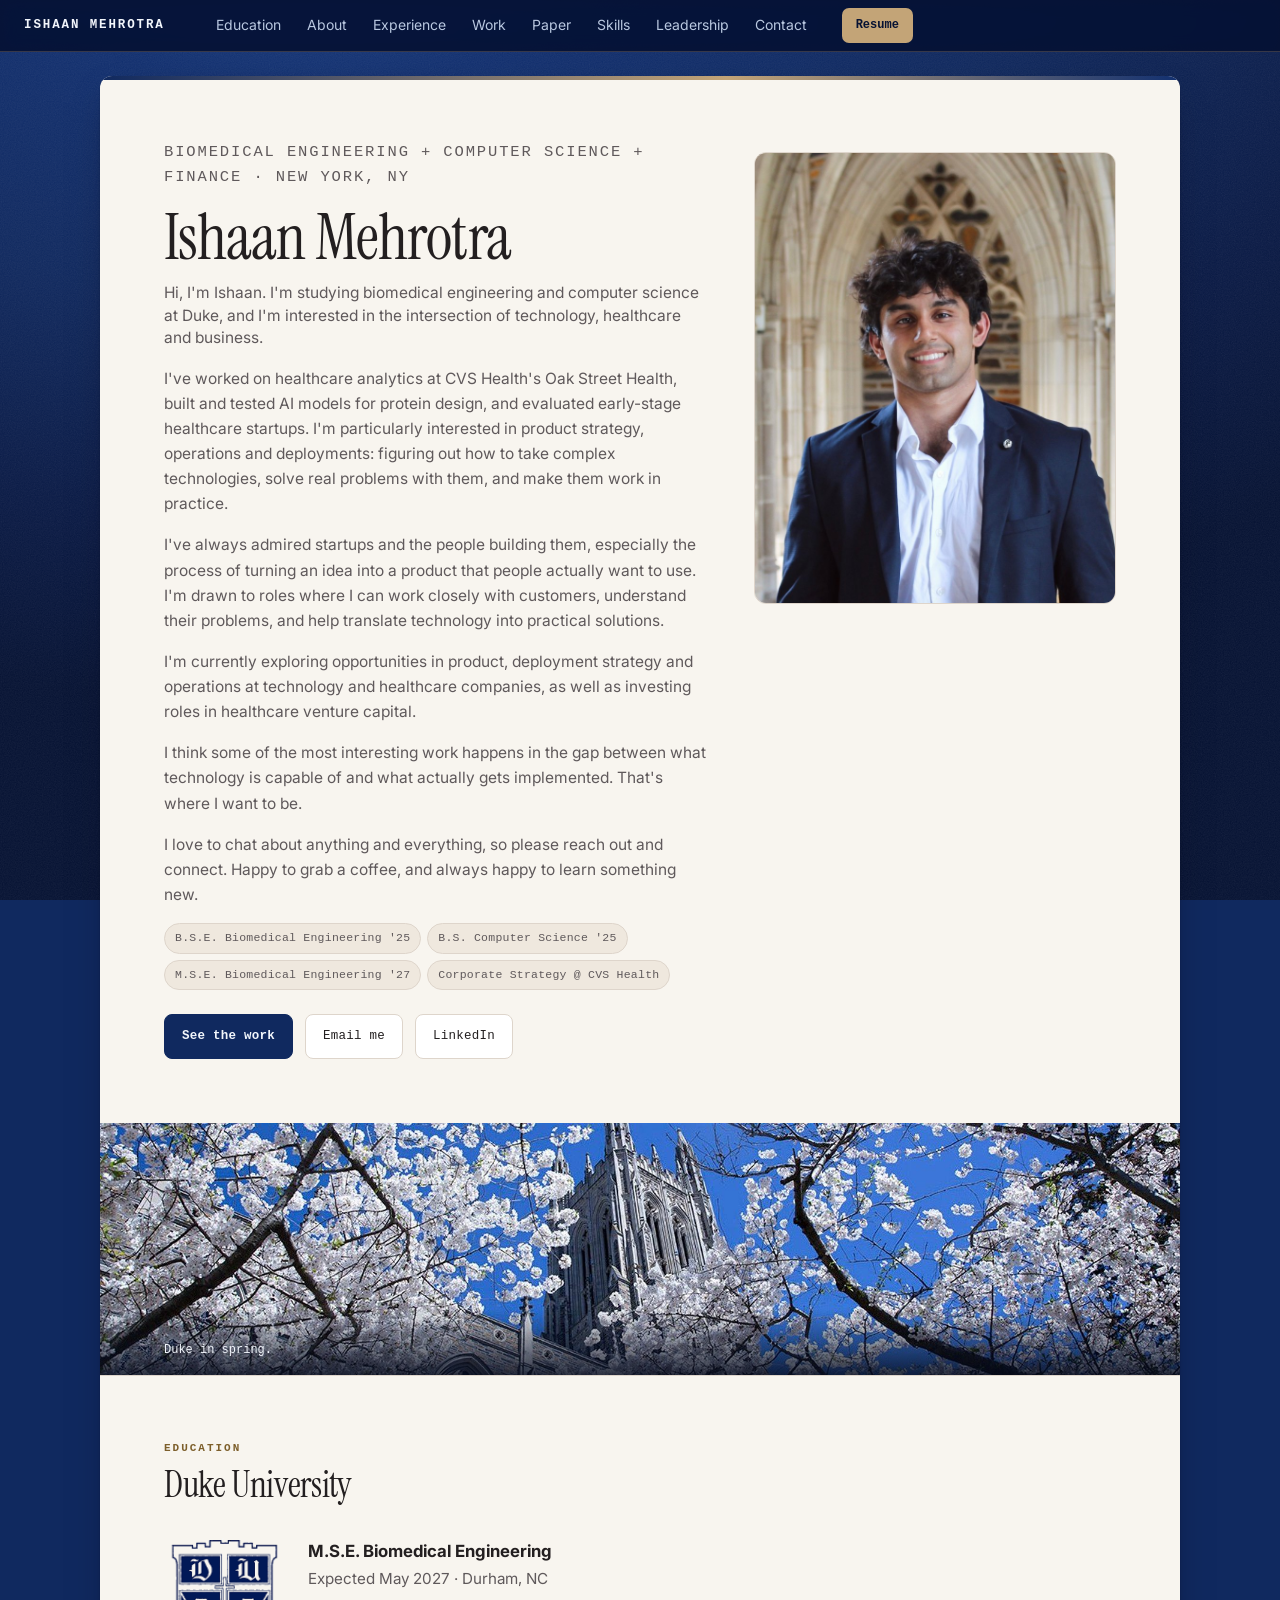
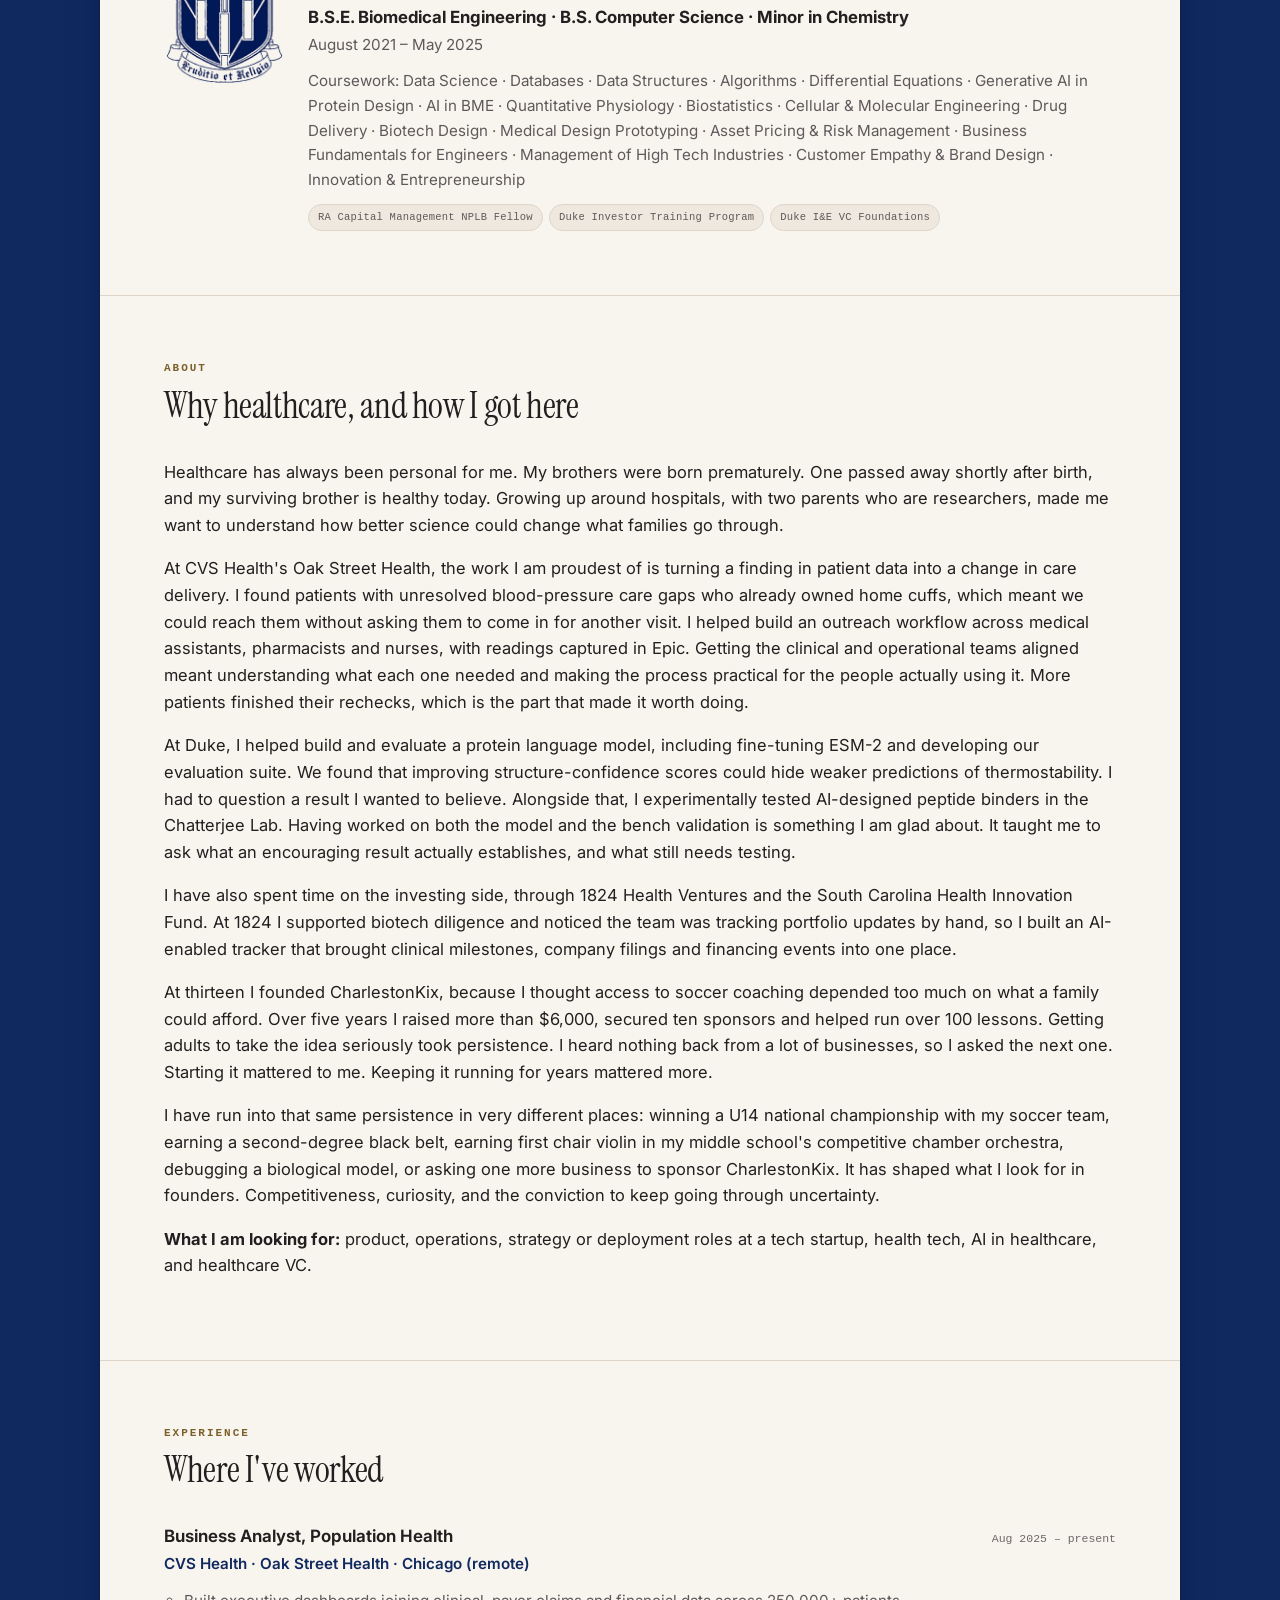
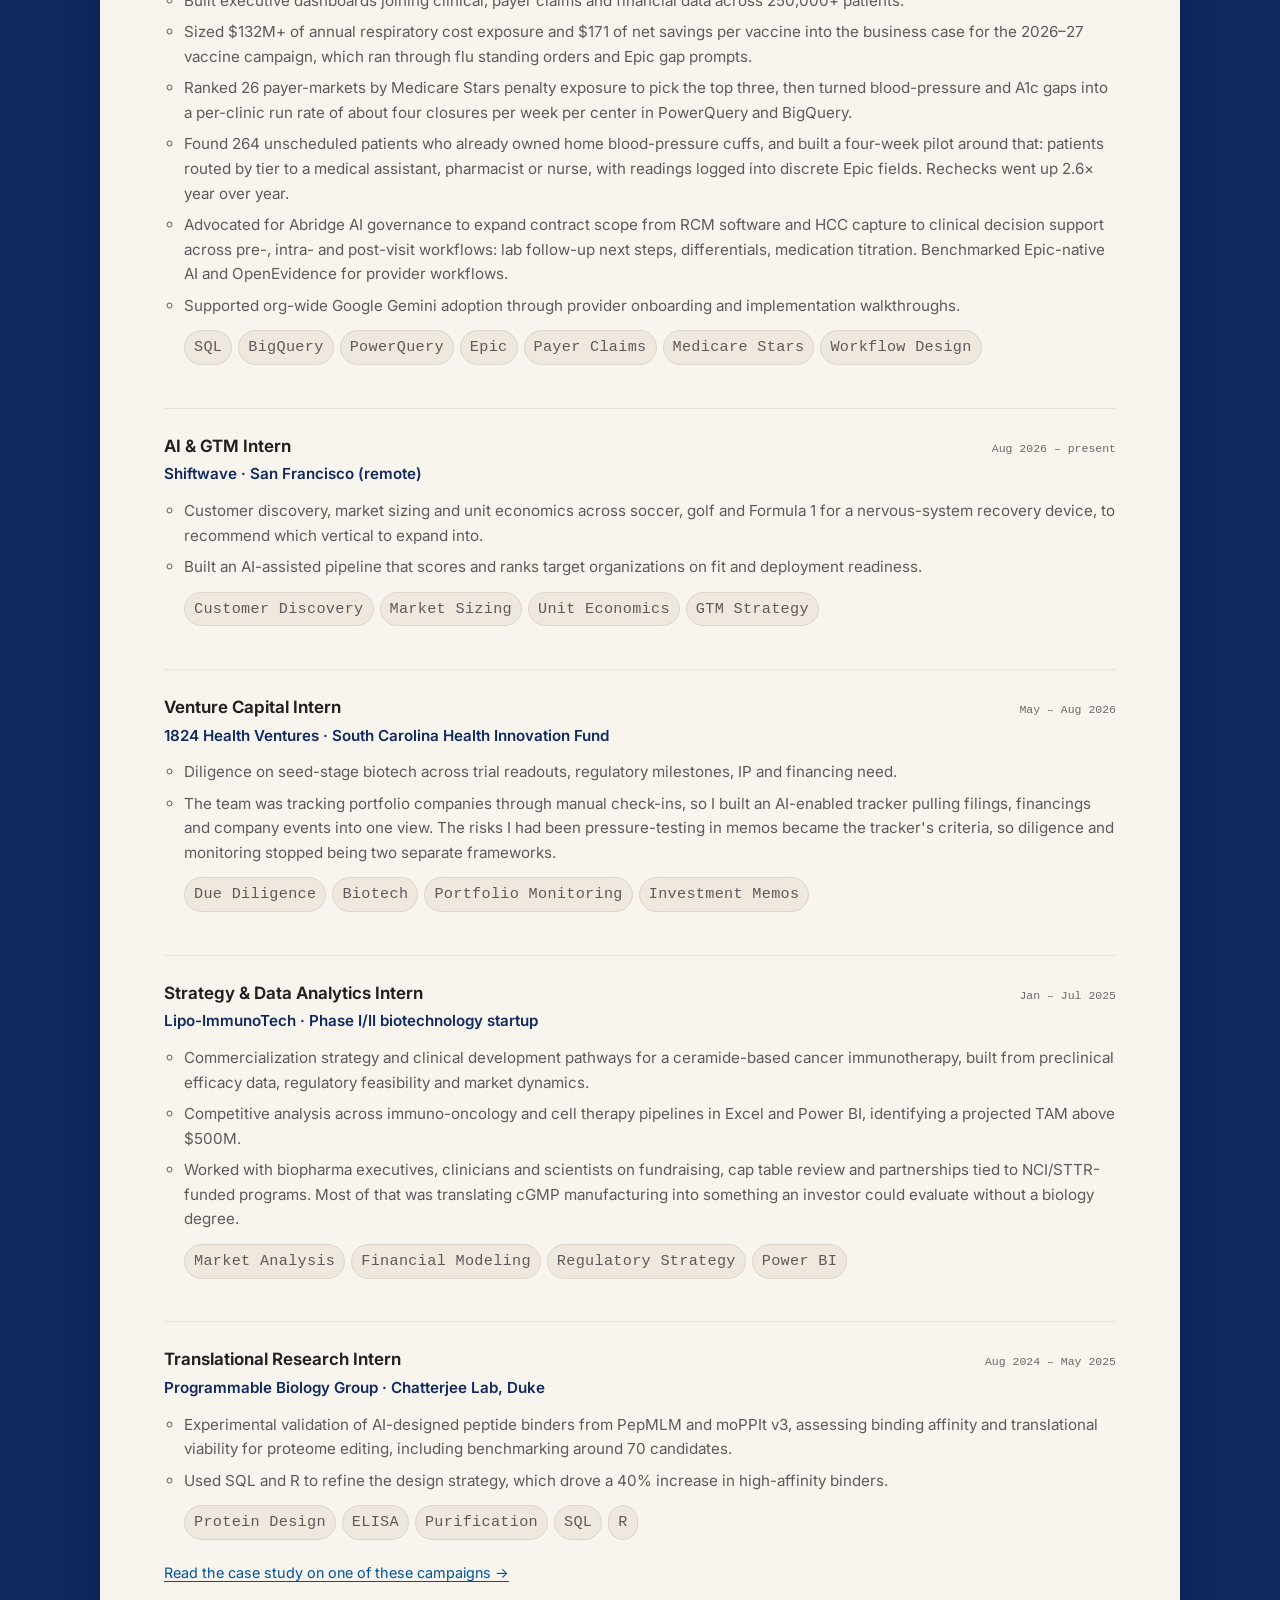
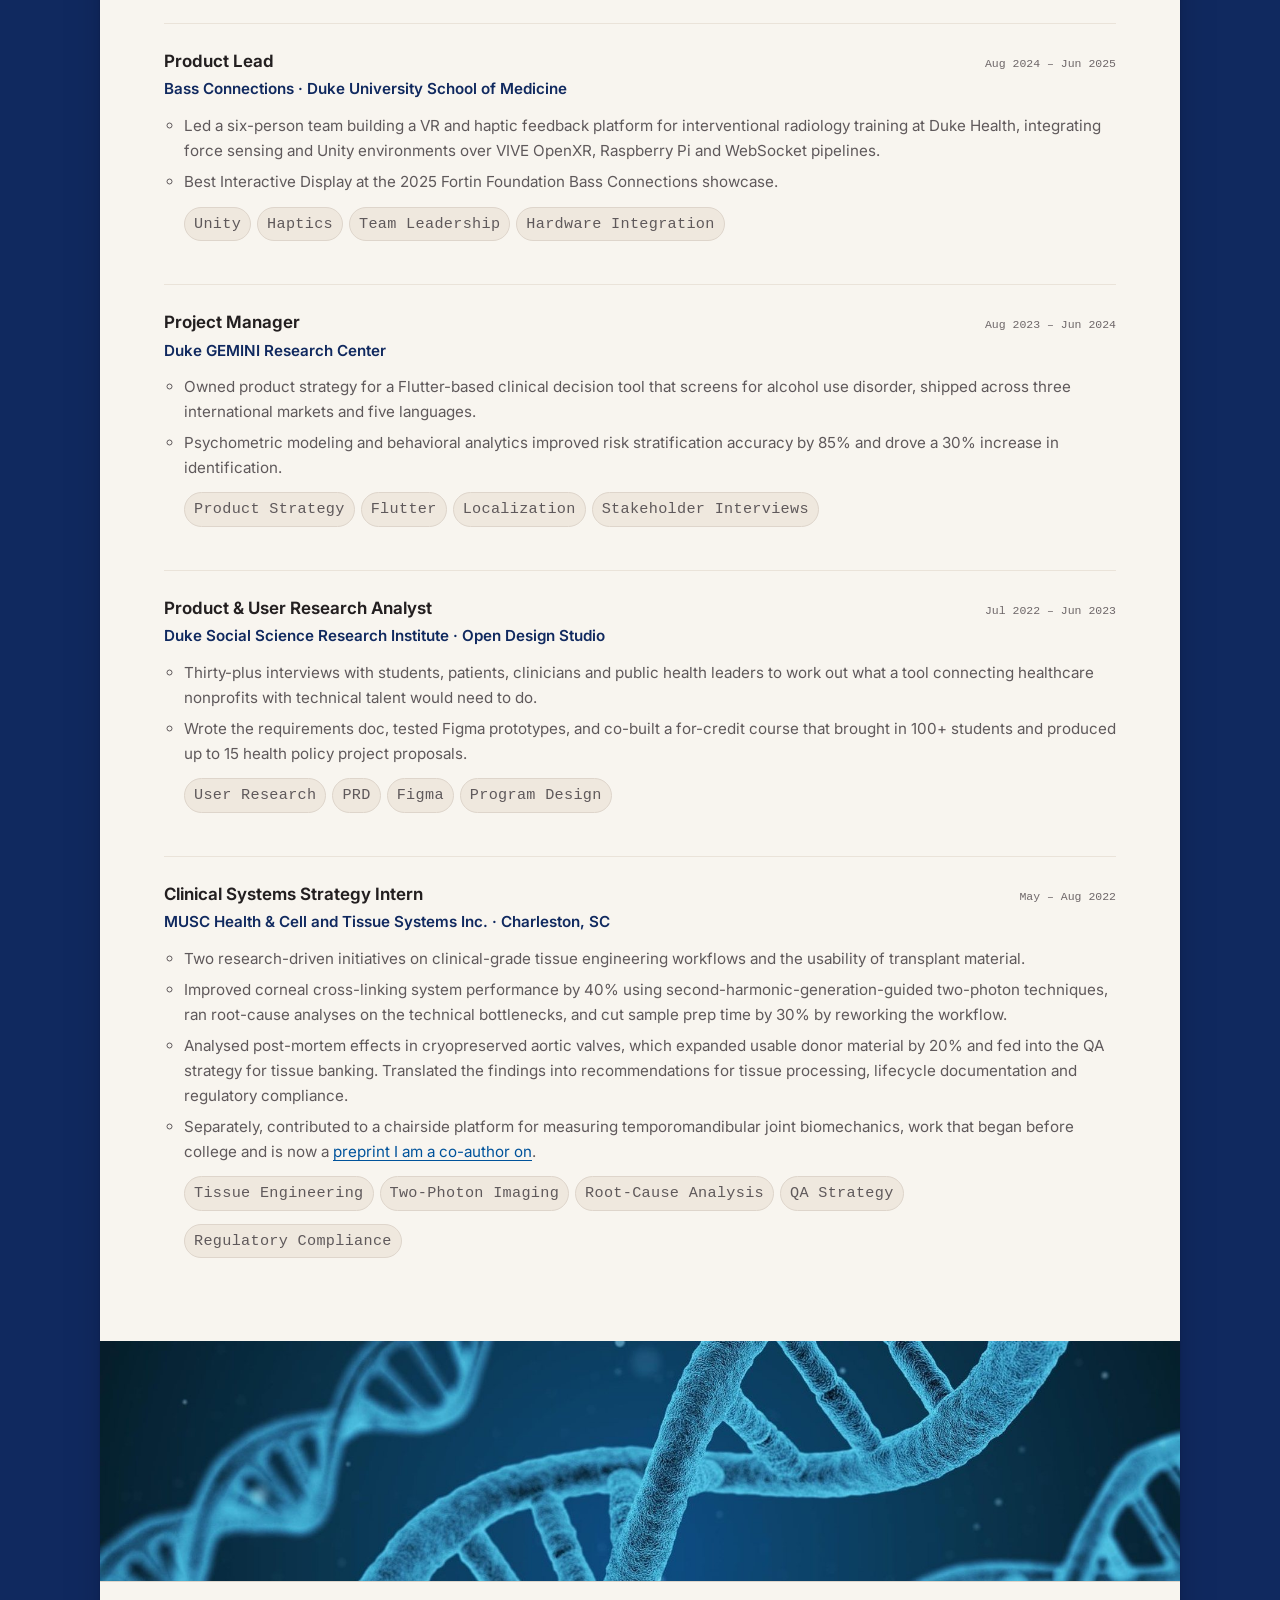
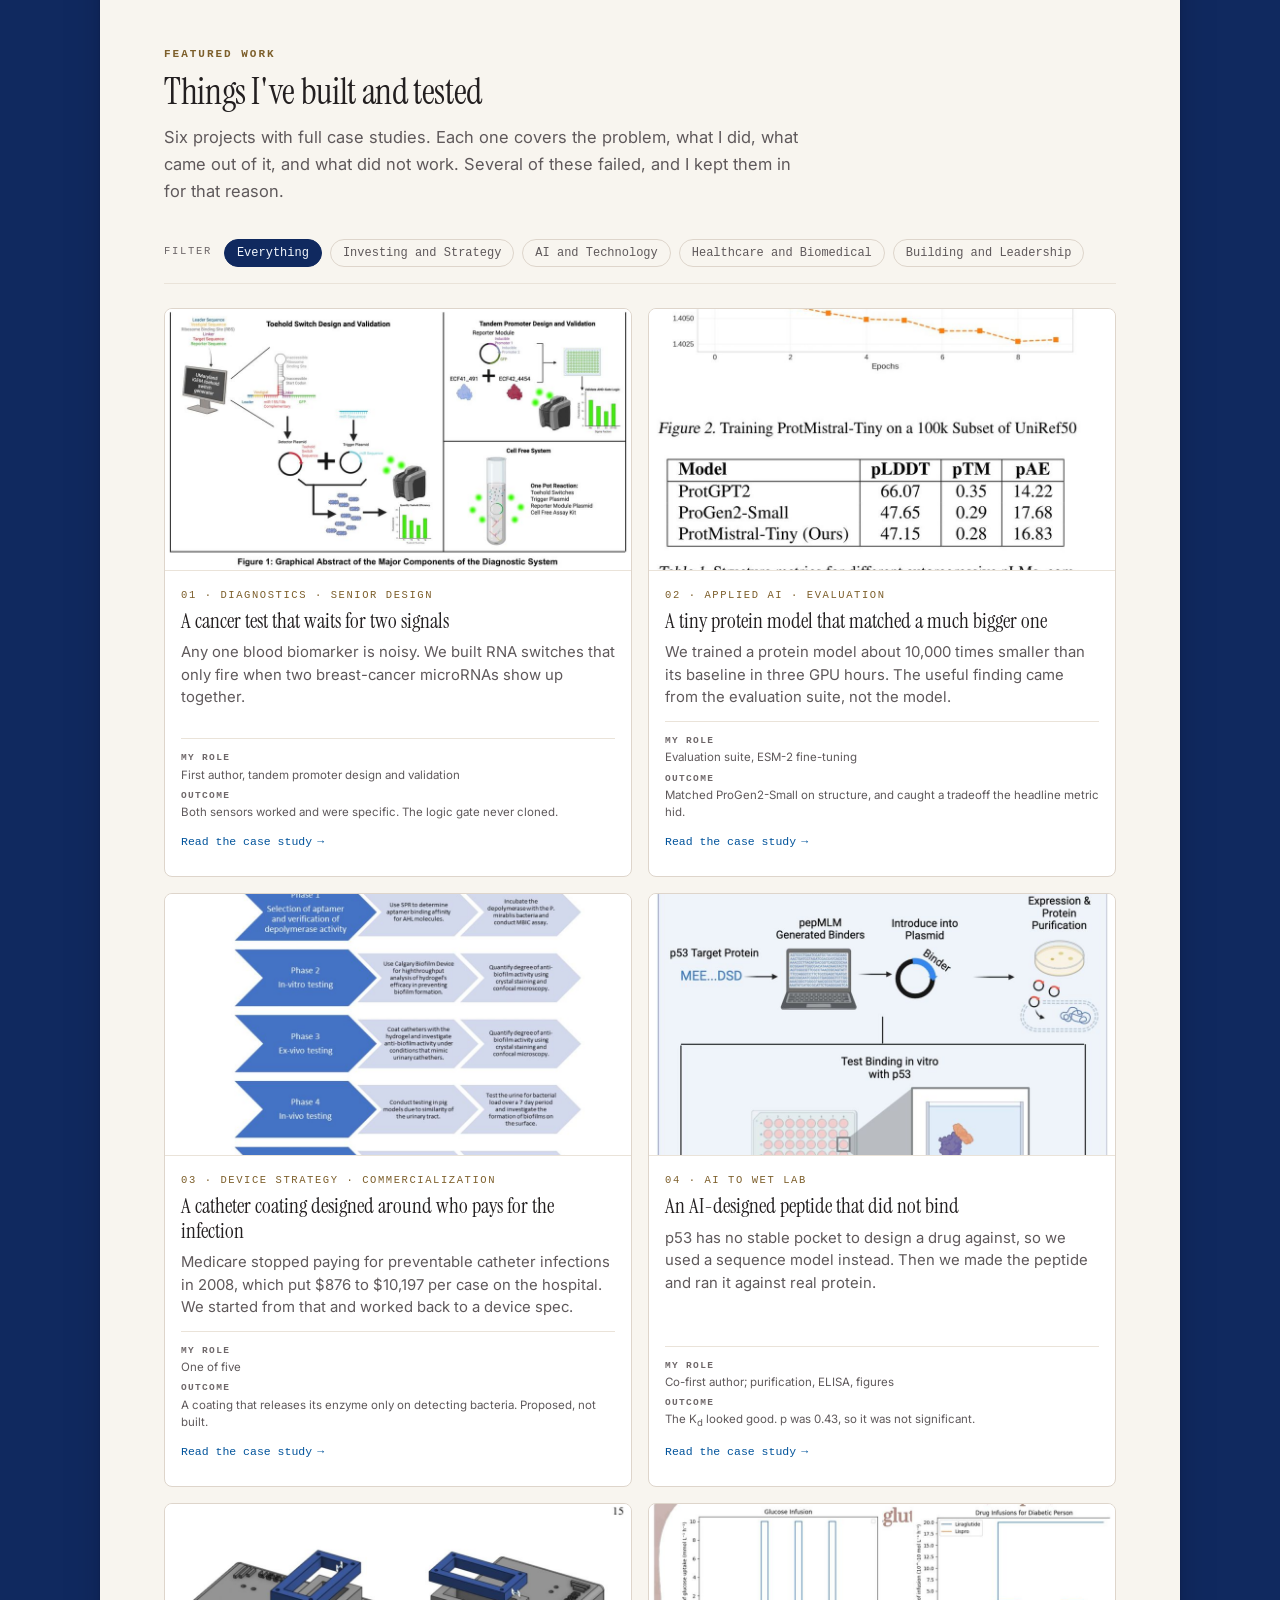
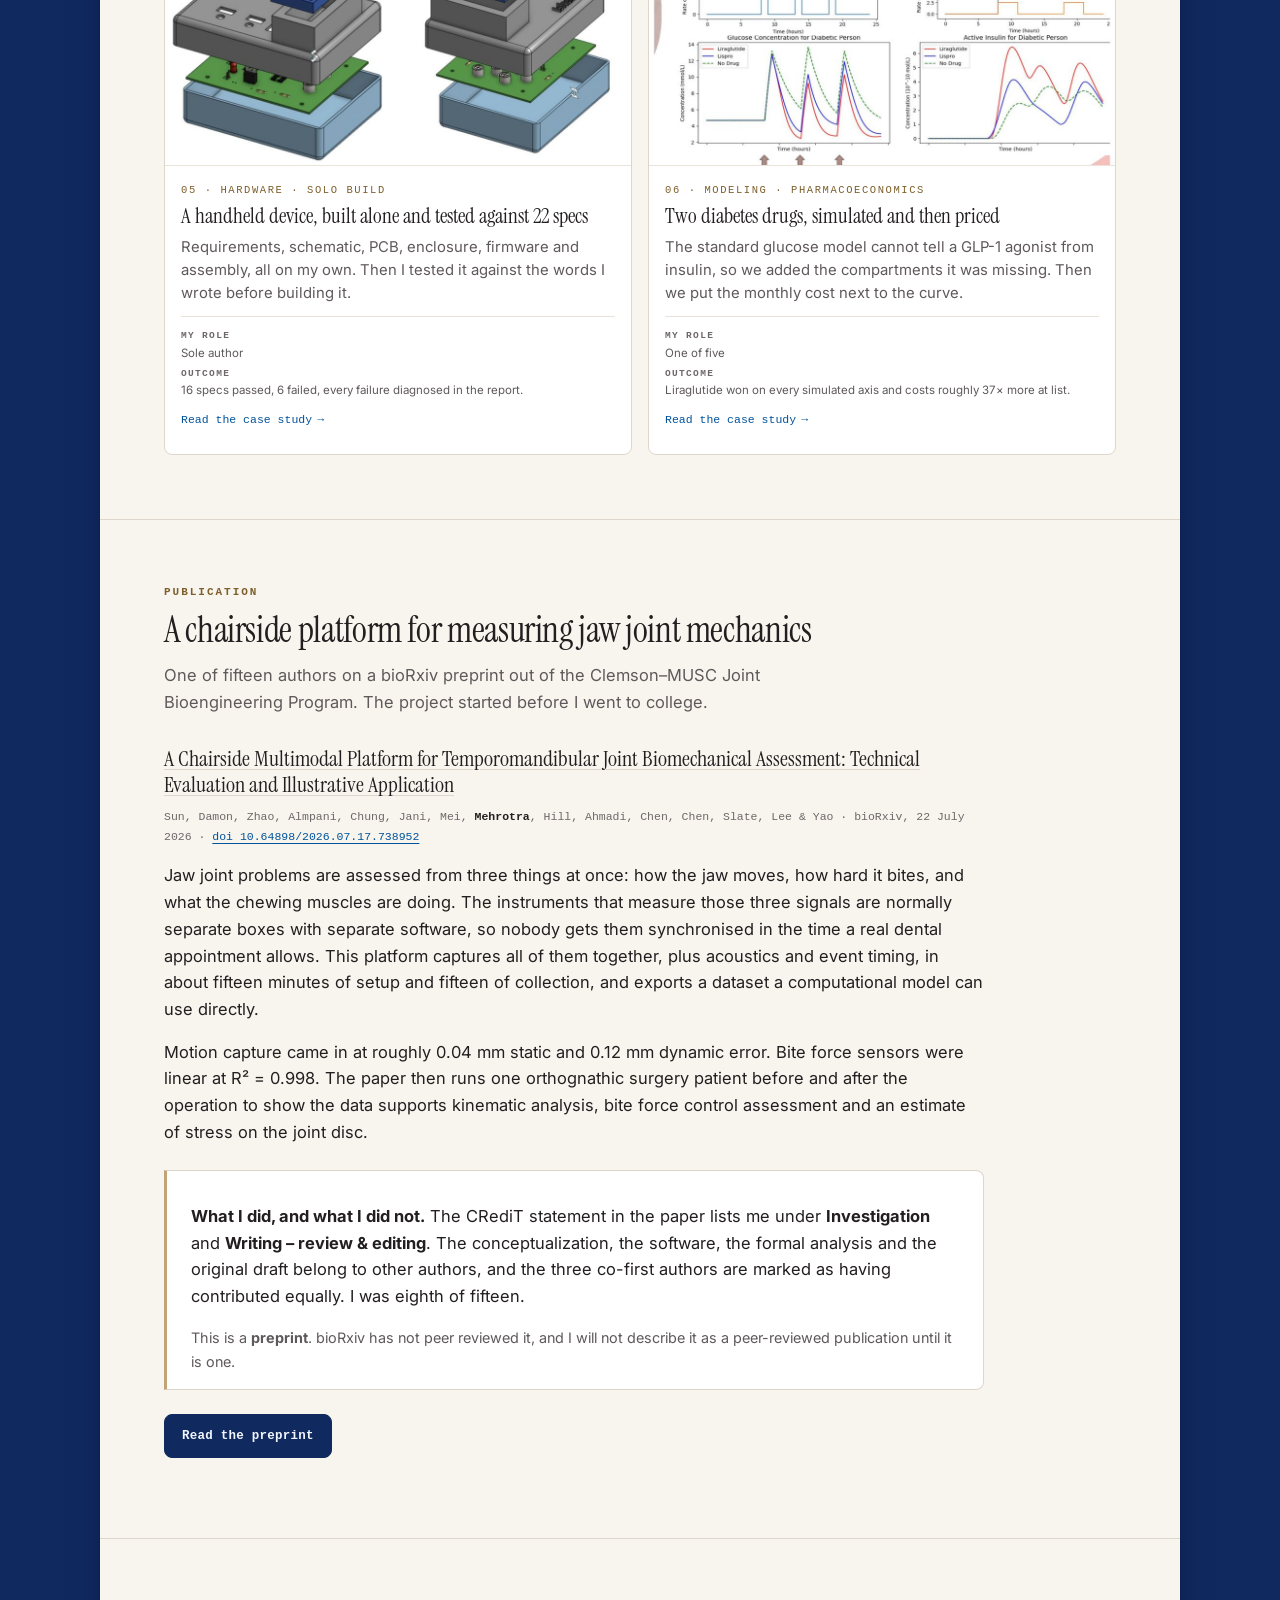
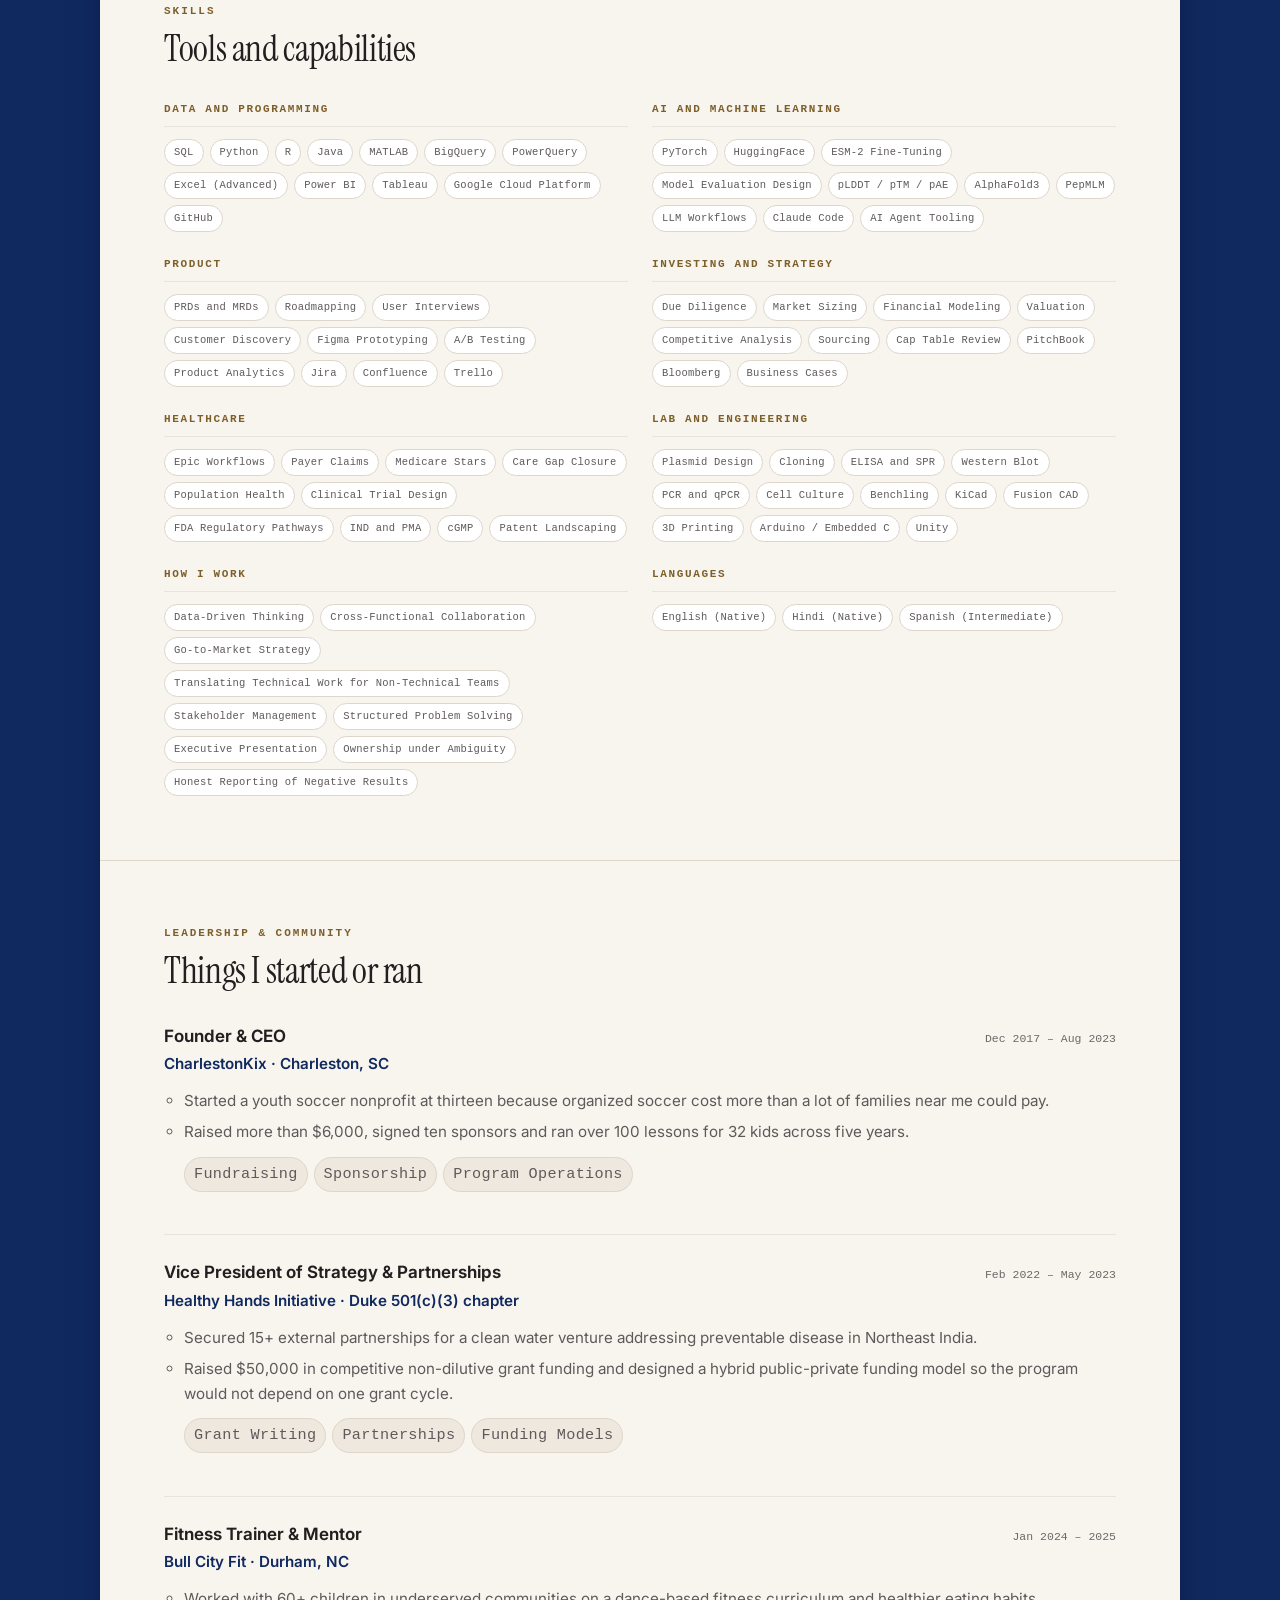
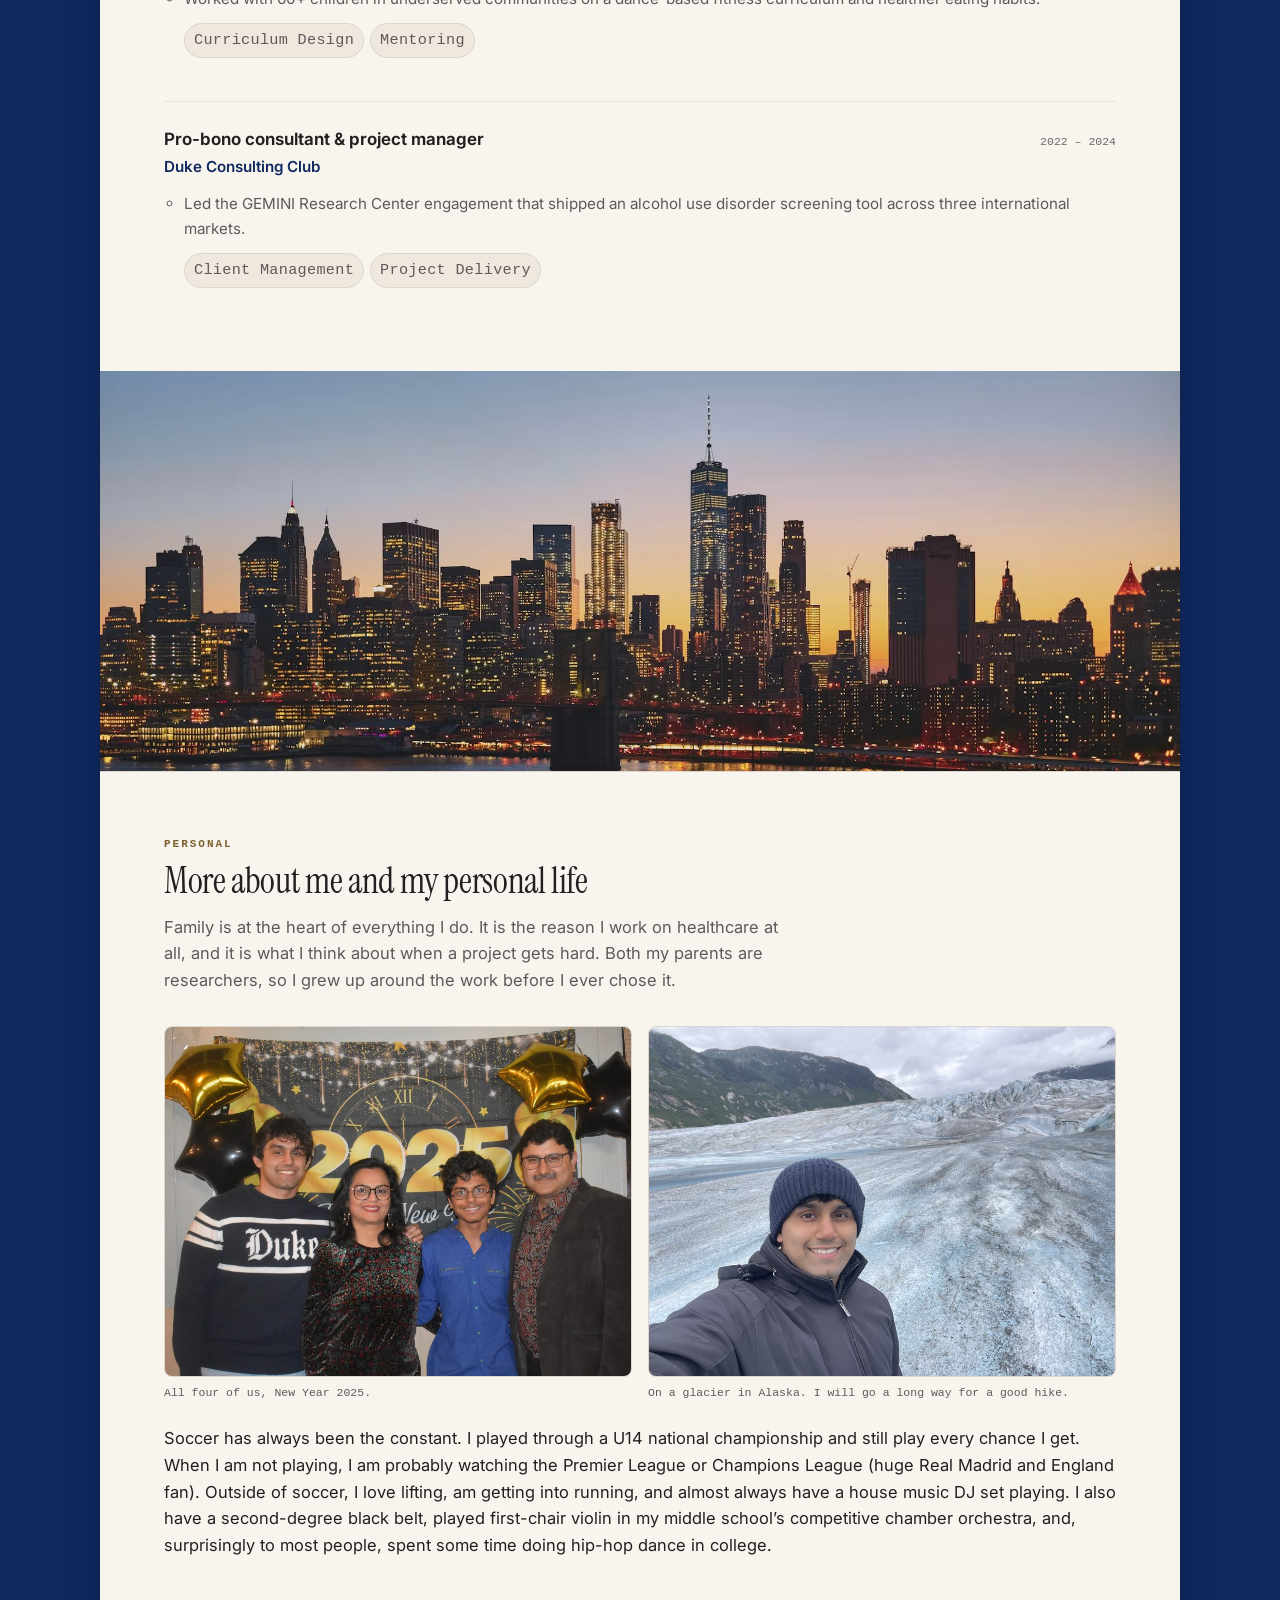
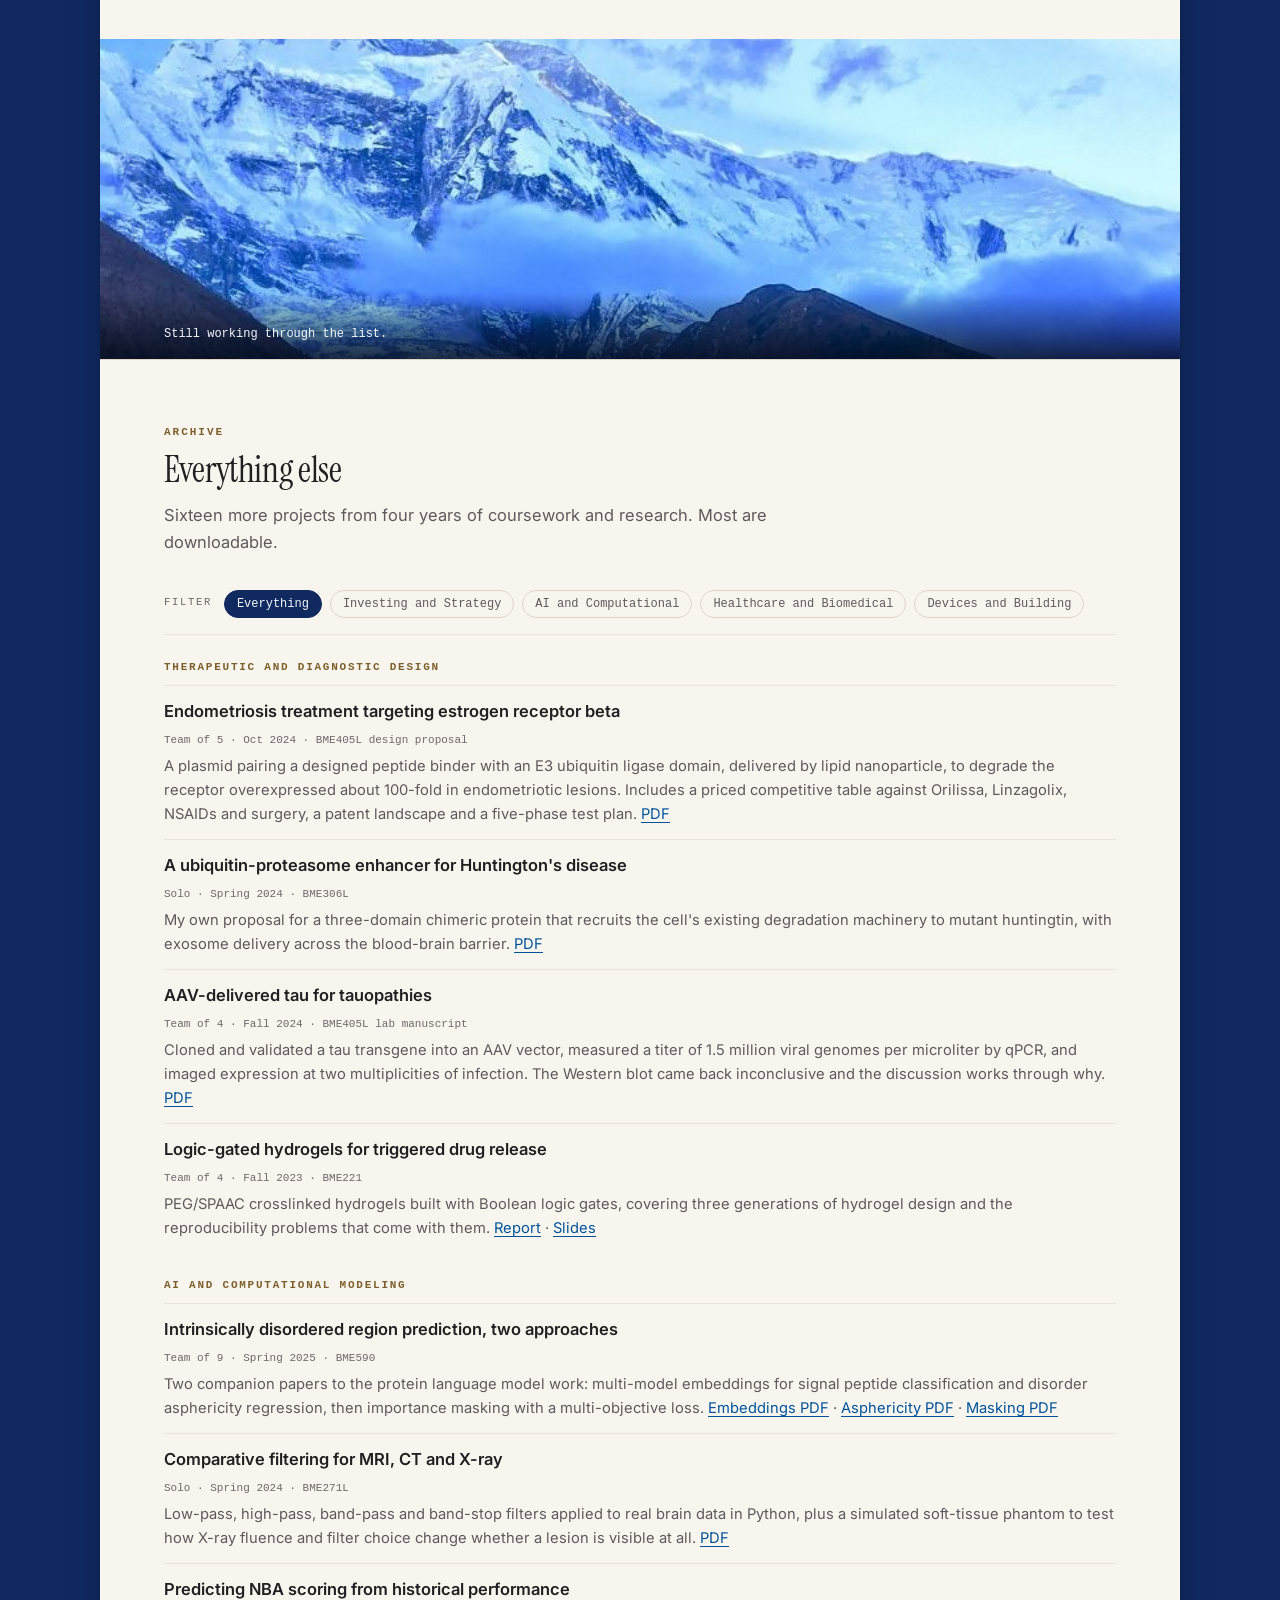
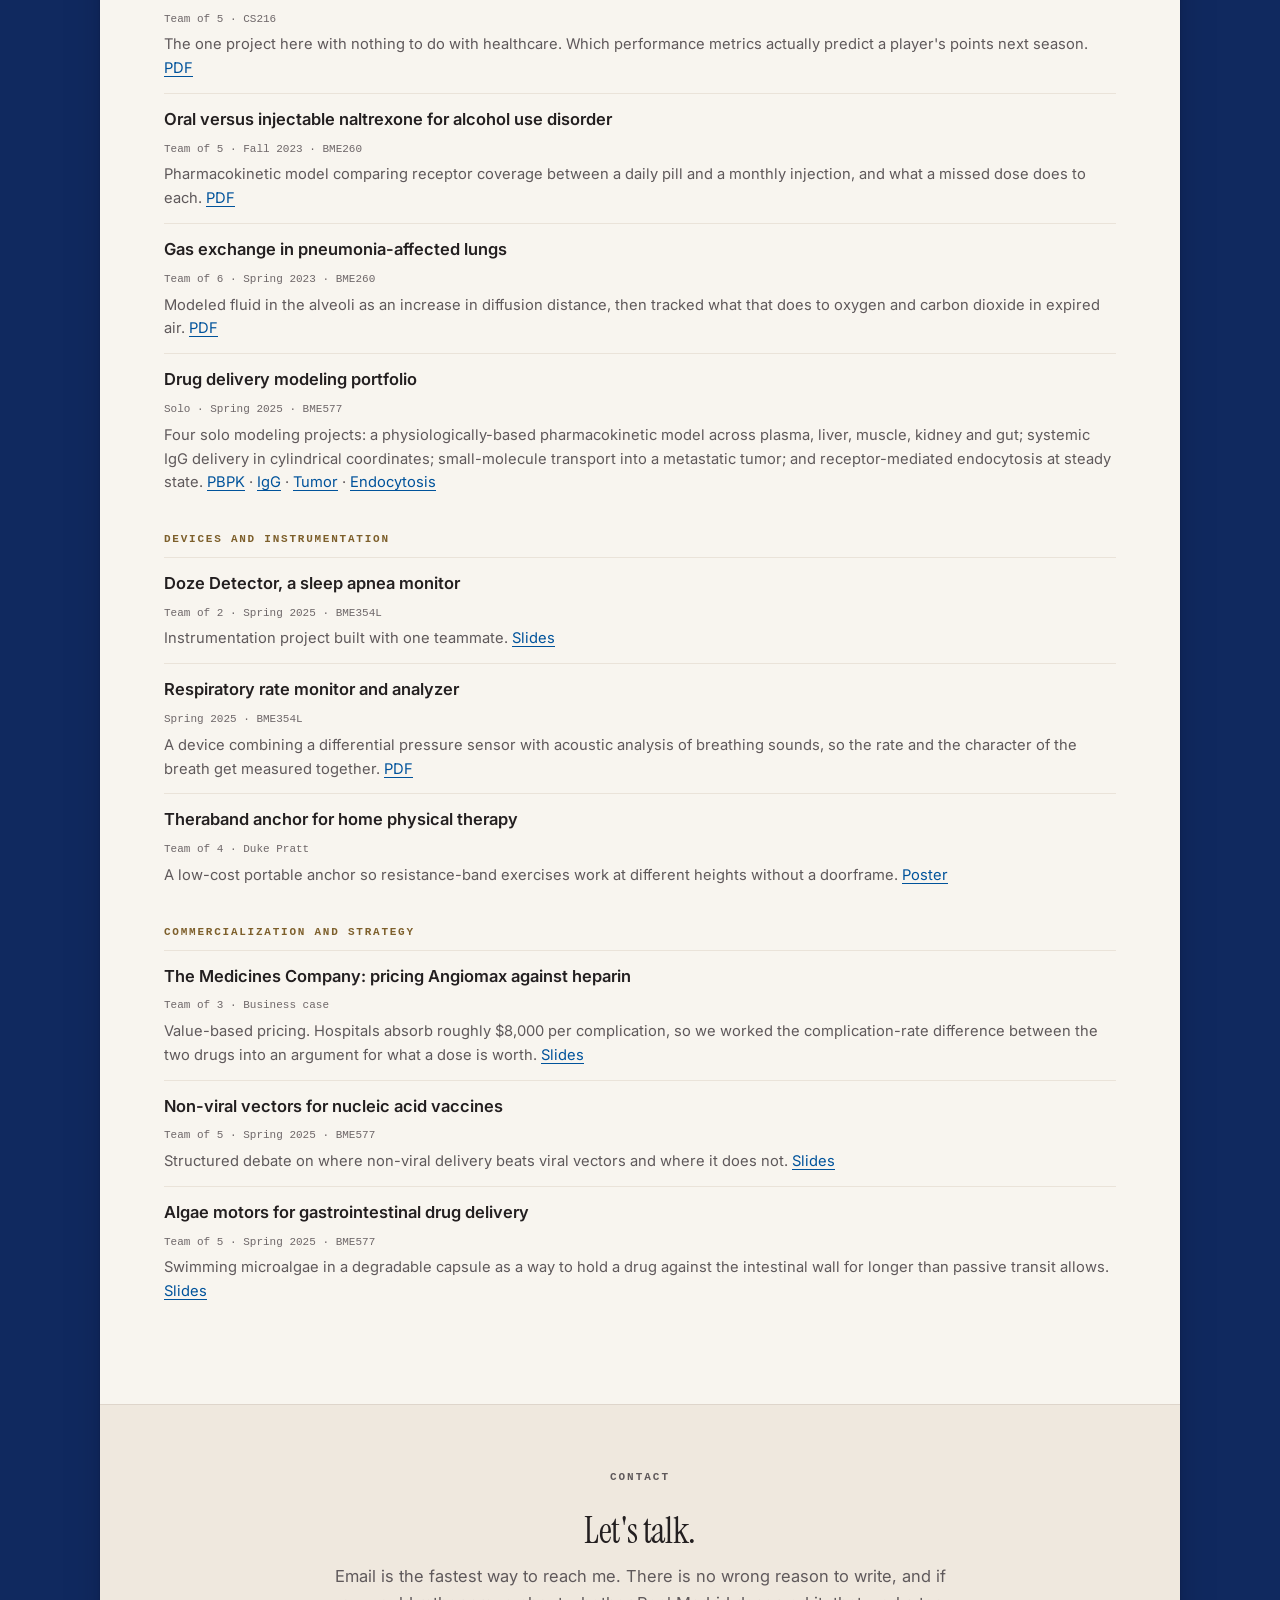
==== commit 372847e9: "Trim the degree line, rewrite the contact copy The contact paragraph was restating the hero almost v" ====
--- a/index.html
+++ b/index.html
@@ -94,7 +94,7 @@
         <img src="assets/img/duke-seal.png" alt="The Duke University seal." loading="lazy" width="248" height="300">
       </div>
       <div class="edu__body">
-        <h3>M.S.E. Biomedical Engineering, Concentrations in Finance and Product Management</h3>
+        <h3>M.S.E. Biomedical Engineering</h3>
         <p>Expected May 2027 · Durham, NC</p>
         <h3>B.S.E. Biomedical Engineering &middot; B.S. Computer Science &middot; Minor in Chemistry</h3>
         <p>August 2021 – May 2025</p>
@@ -612,7 +612,7 @@
   <section class="sec sec--contact" id="contact" aria-labelledby="h-contact">
     <p class="sec__label">Contact</p>
     <h2 id="h-contact">Let's talk.</h2>
-    <p>I'm looking at product, operations, strategy and deployment roles at tech startups, health tech, AI in healthcare, and healthcare VC. But honestly, I like talking about almost anything, so reach out either way. Happy to grab a coffee, and always happy to learn something new.</p>
+    <p>Email is the fastest way to reach me. There is no wrong reason to write, and if you would rather argue about whether Real Madrid deserved it, that works too.</p>
     <div class="btnrow">
       <a class="btn btn--solid" href="mailto:ishaansmehrotra@gmail.com">ishaansmehrotra@gmail.com</a>
       <a class="btn" href="https://www.linkedin.com/in/ishaan-mehrotra-5724991b2/" rel="me noopener">LinkedIn</a>
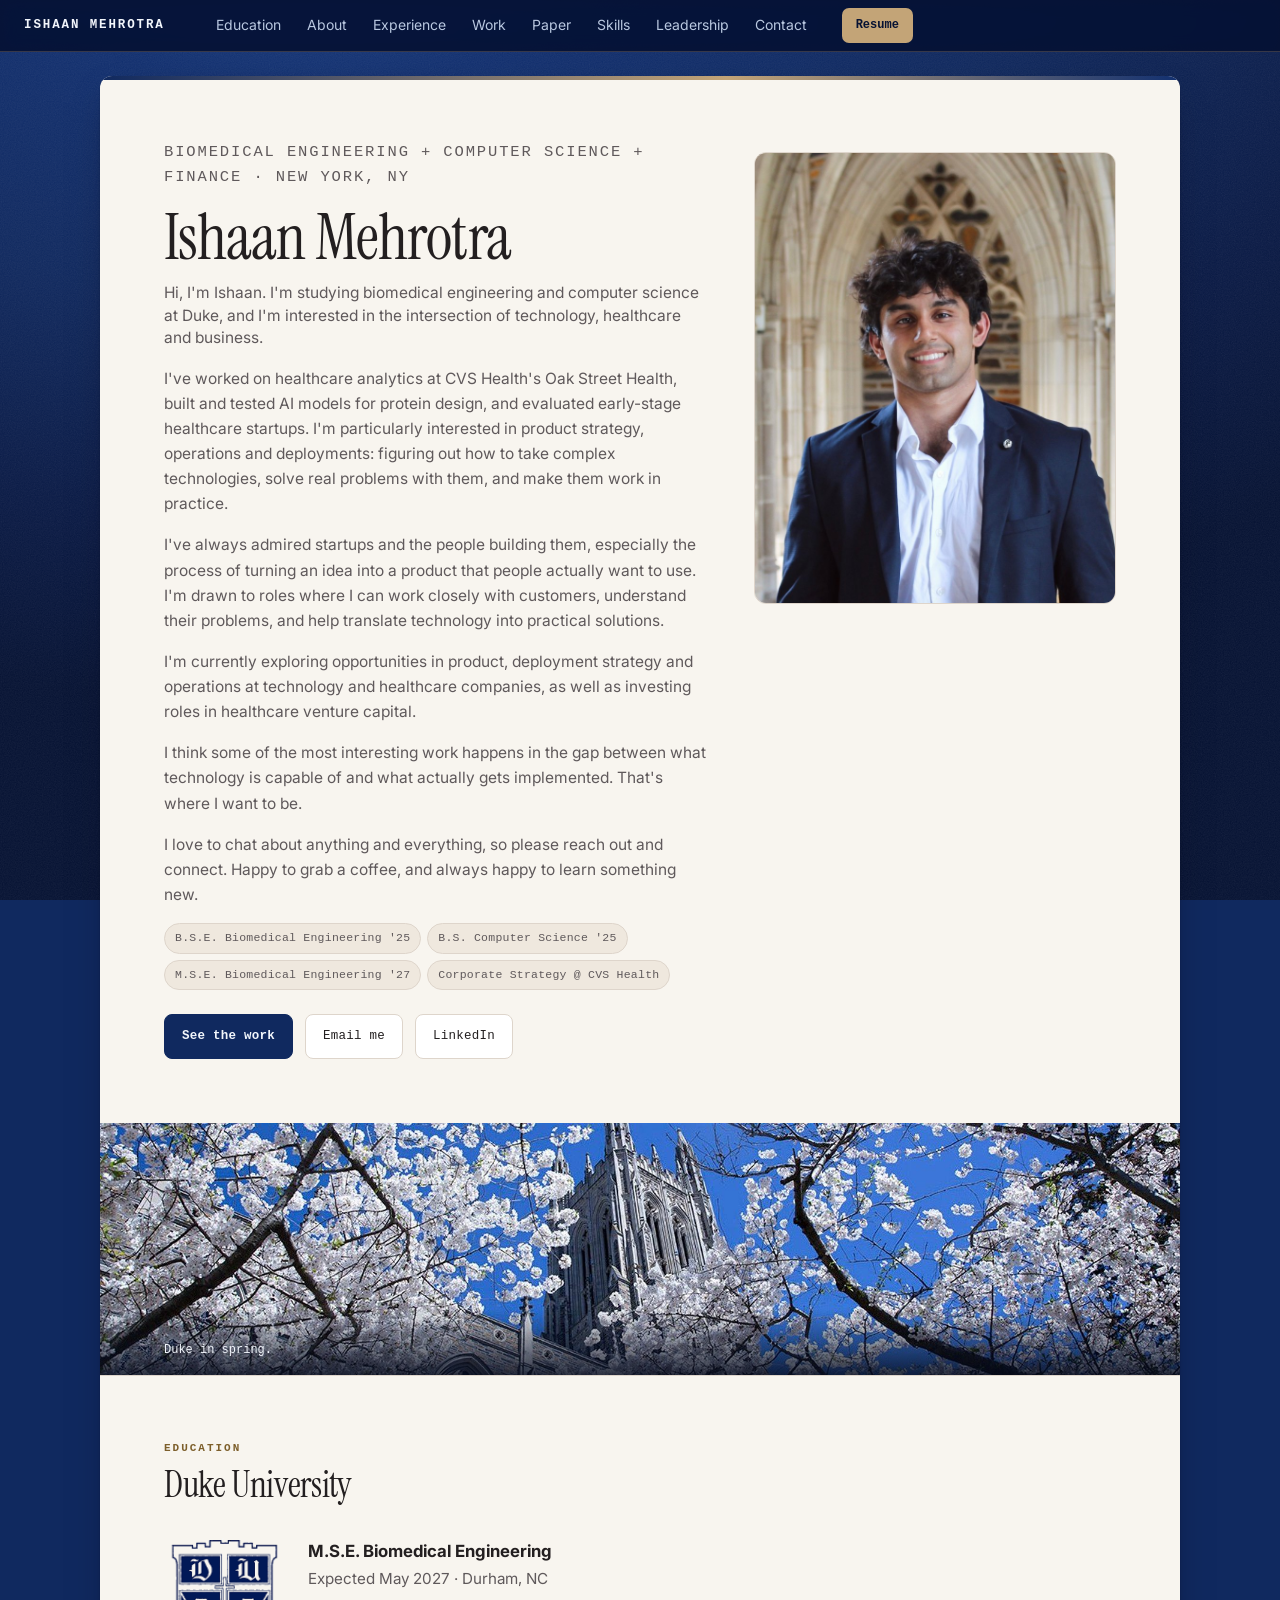
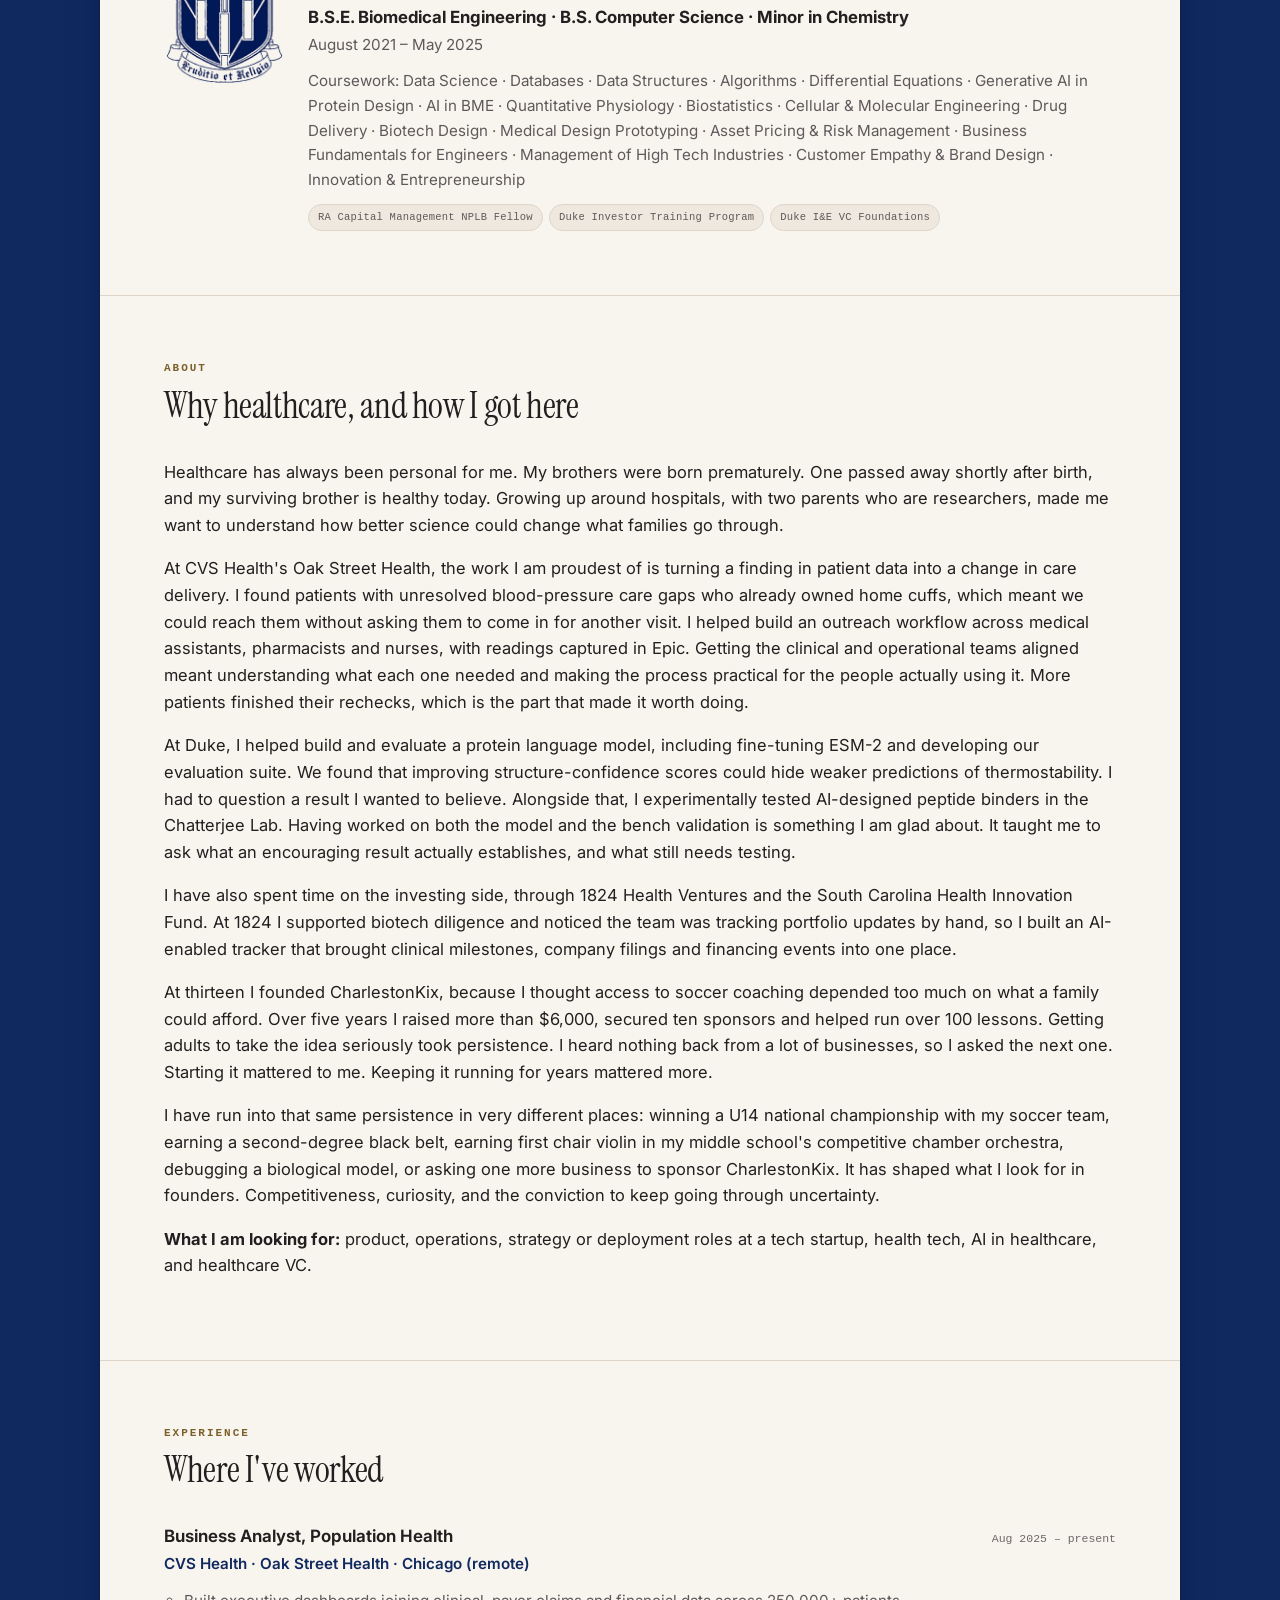
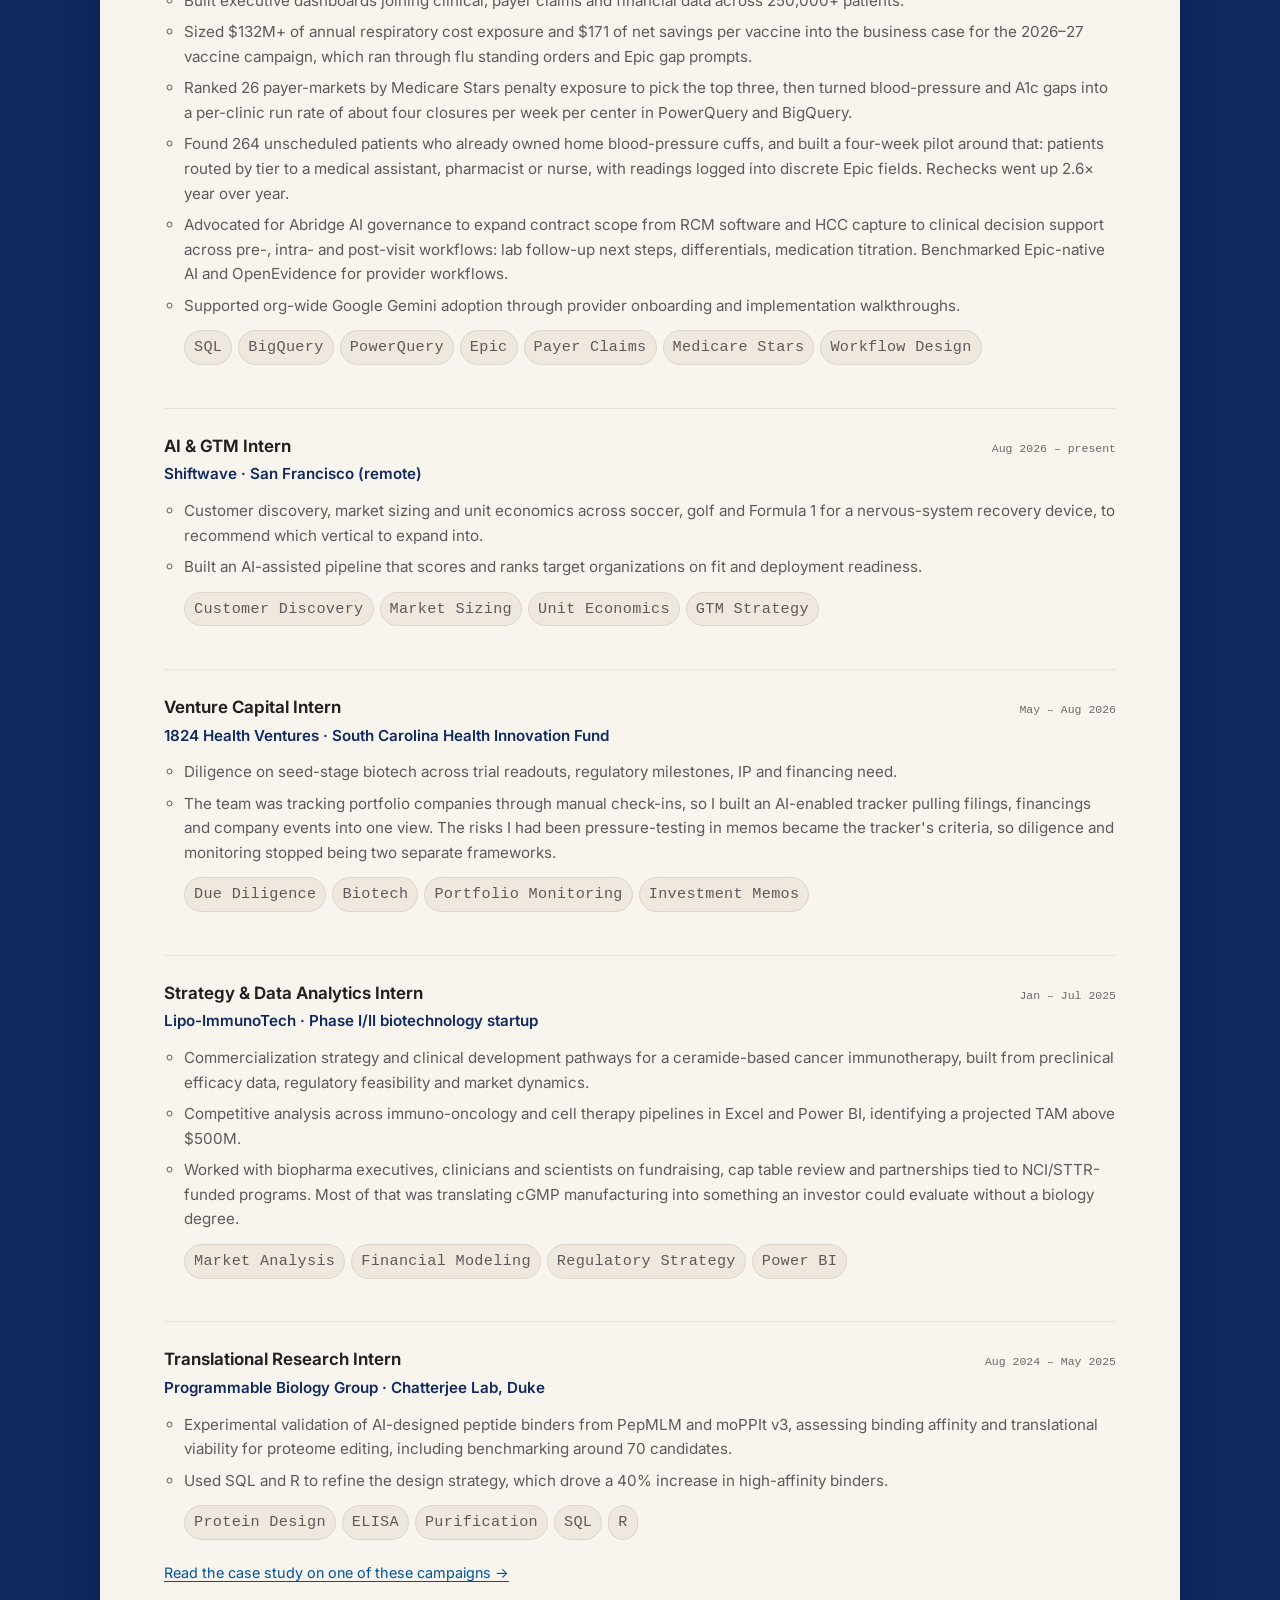
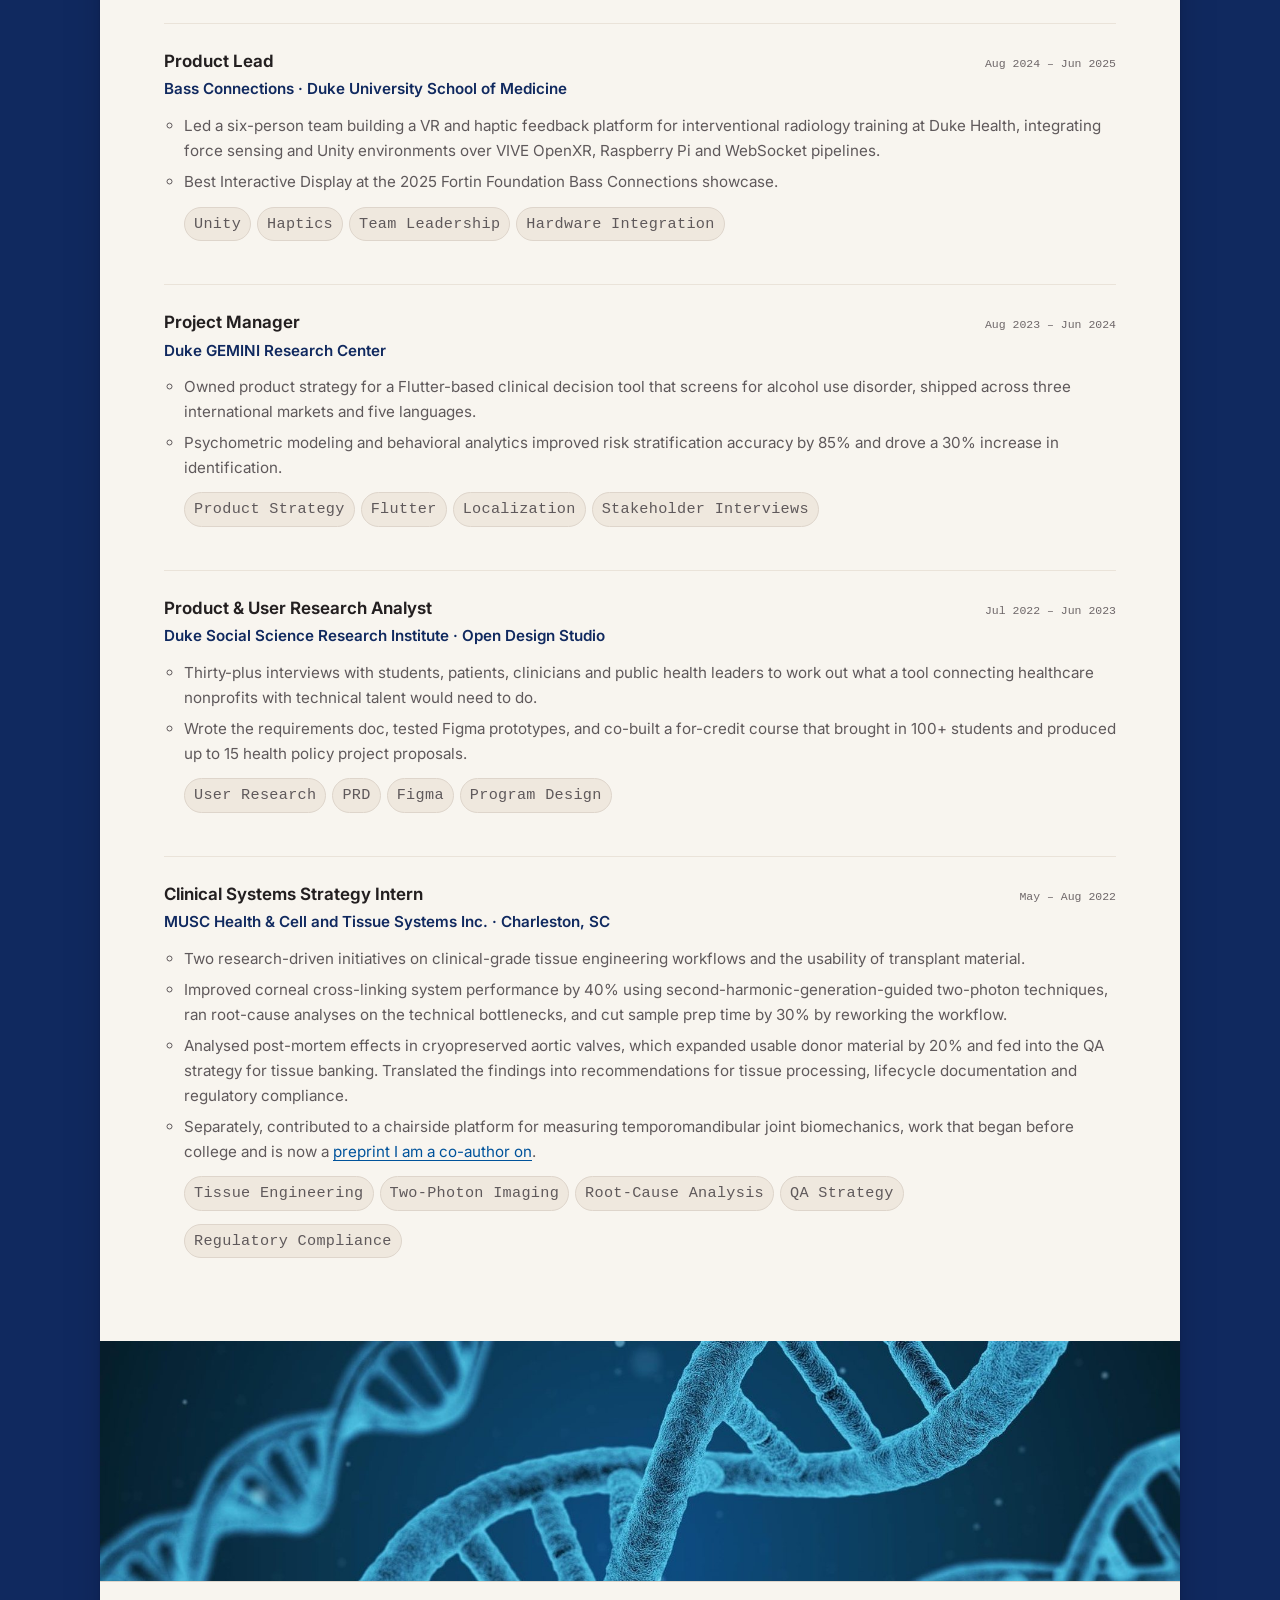
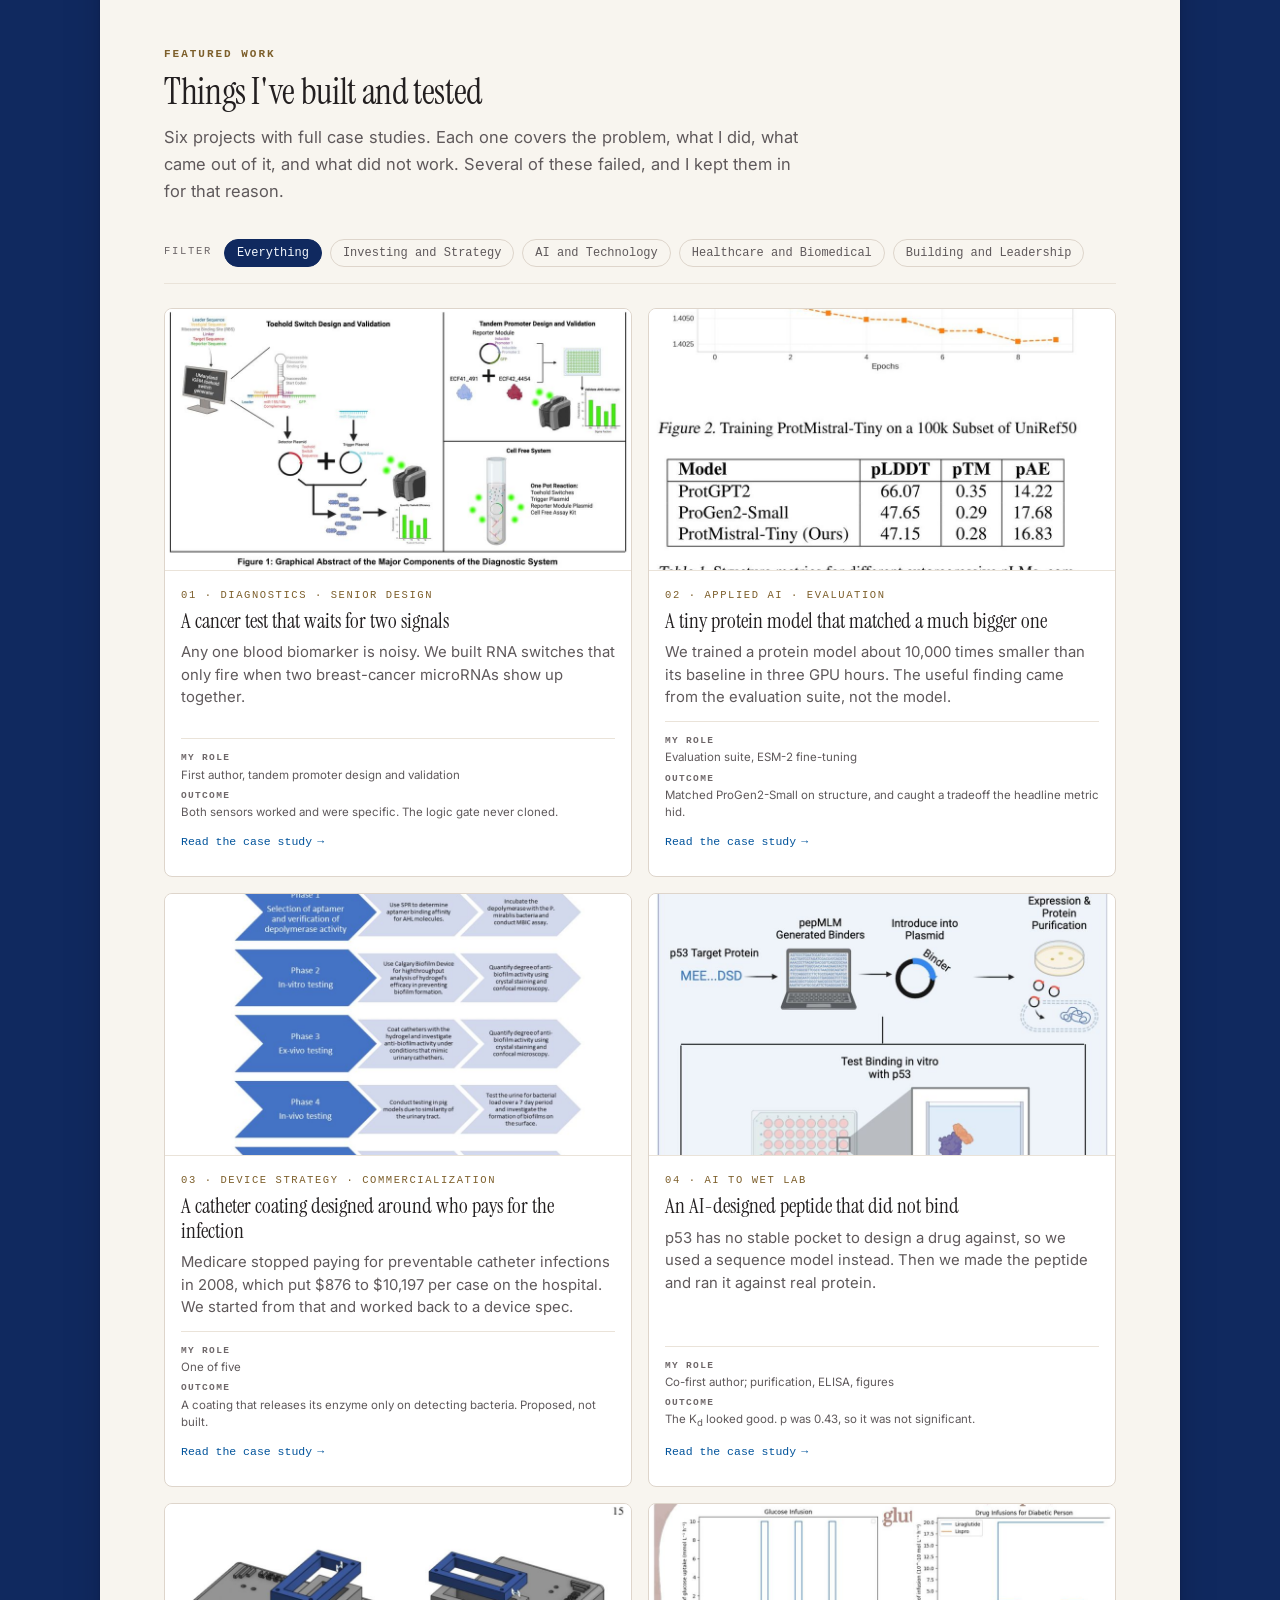
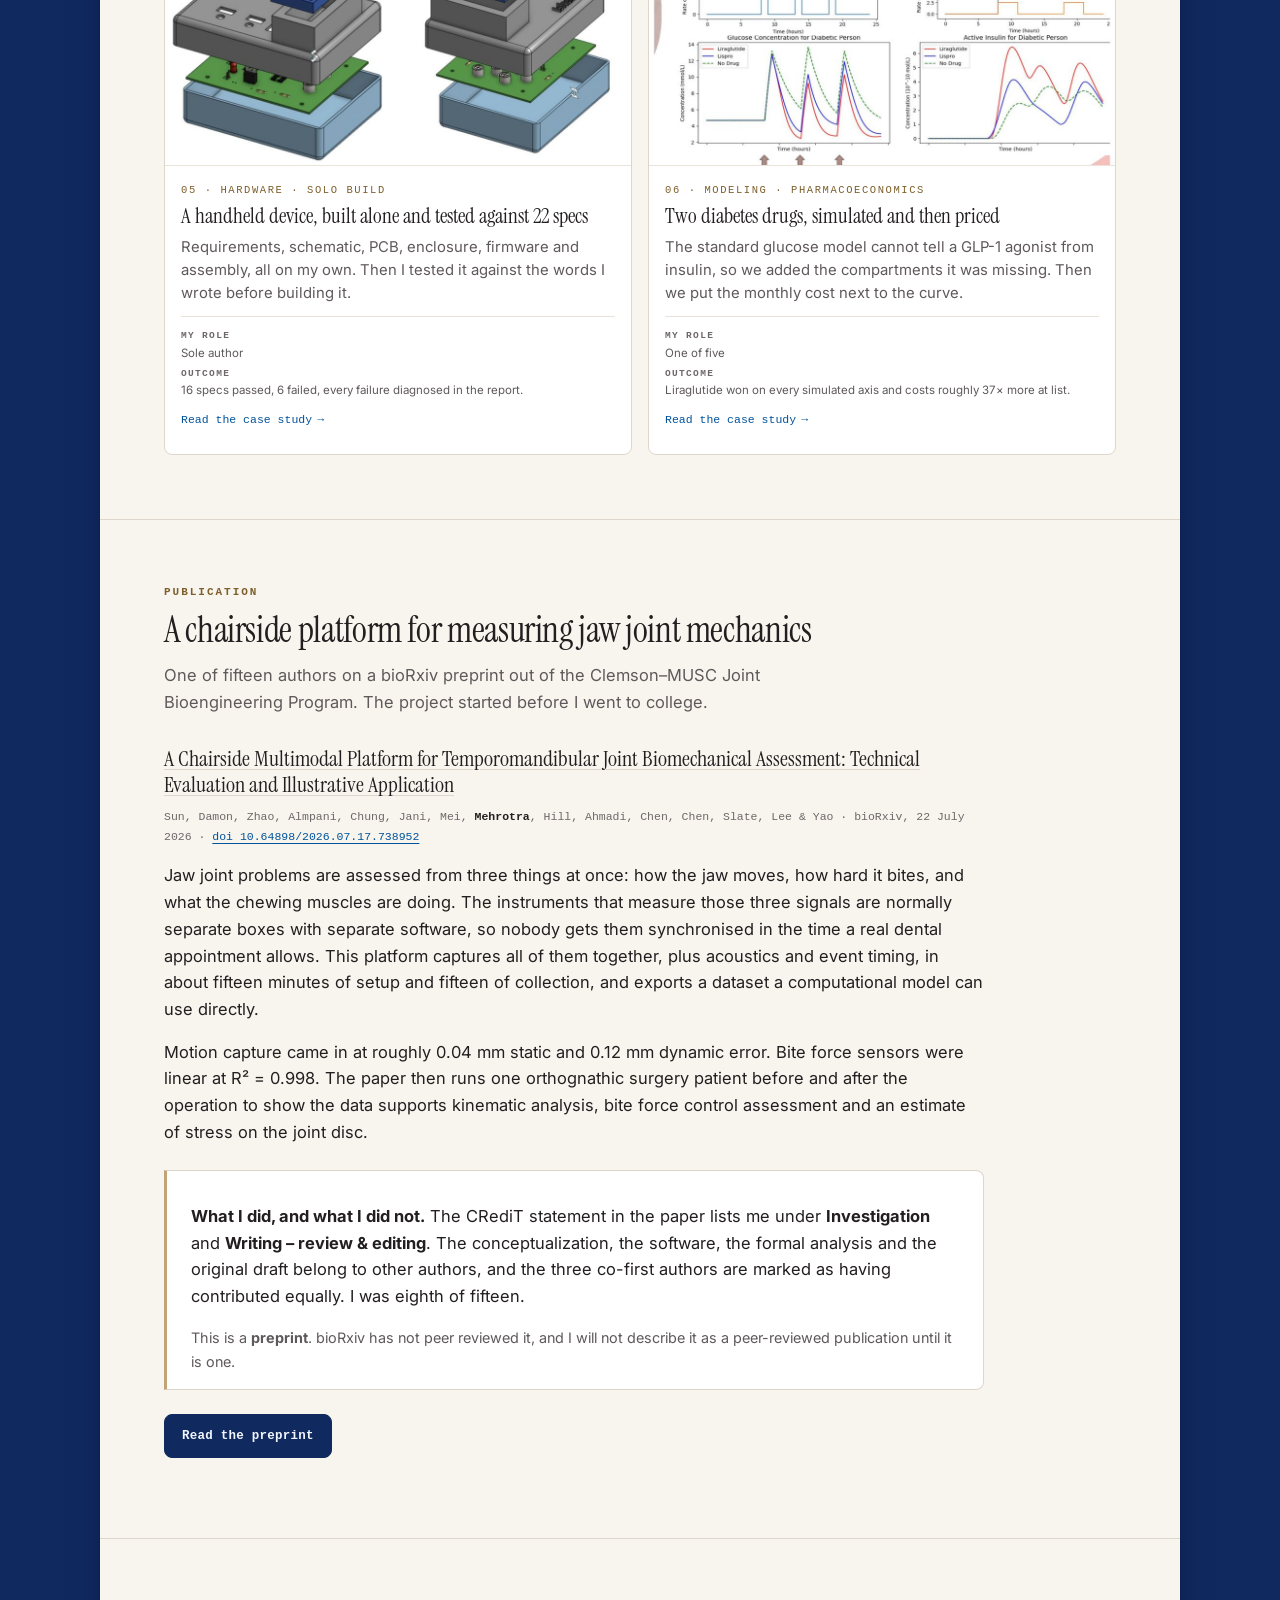
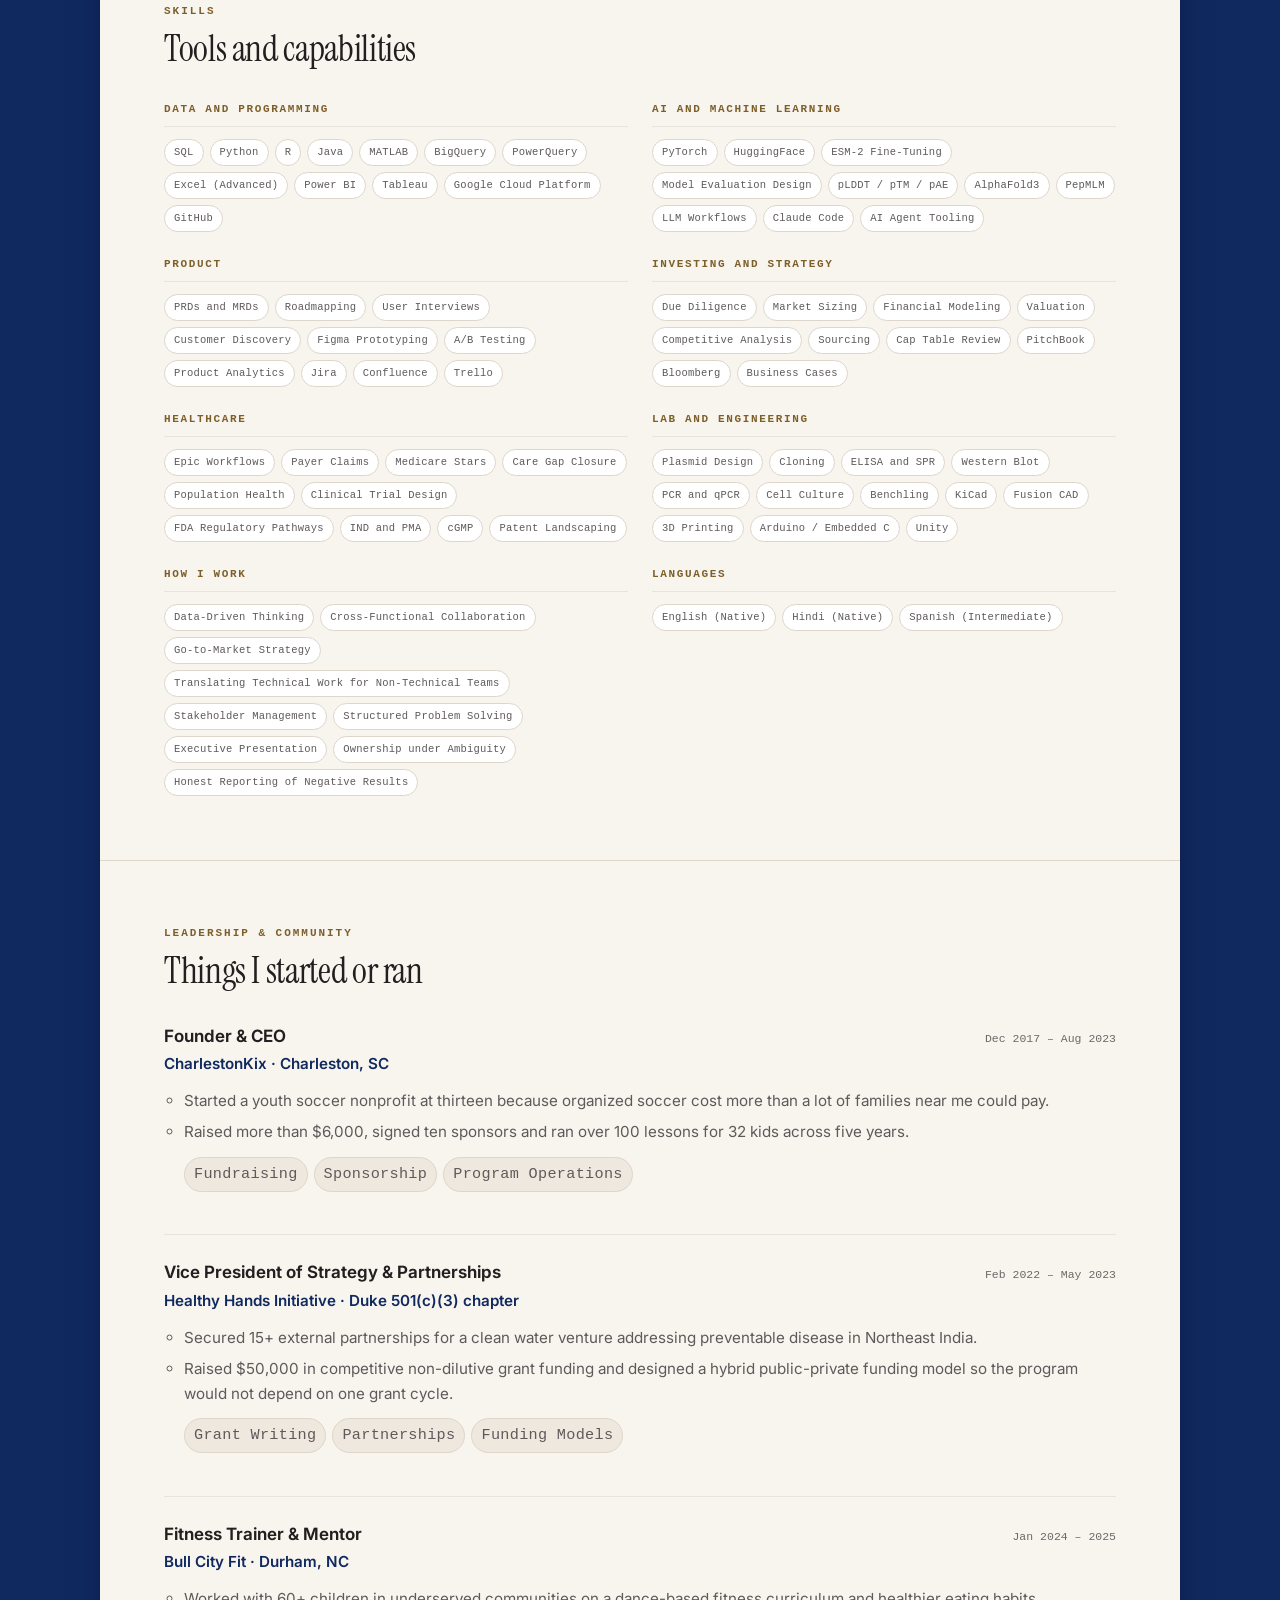
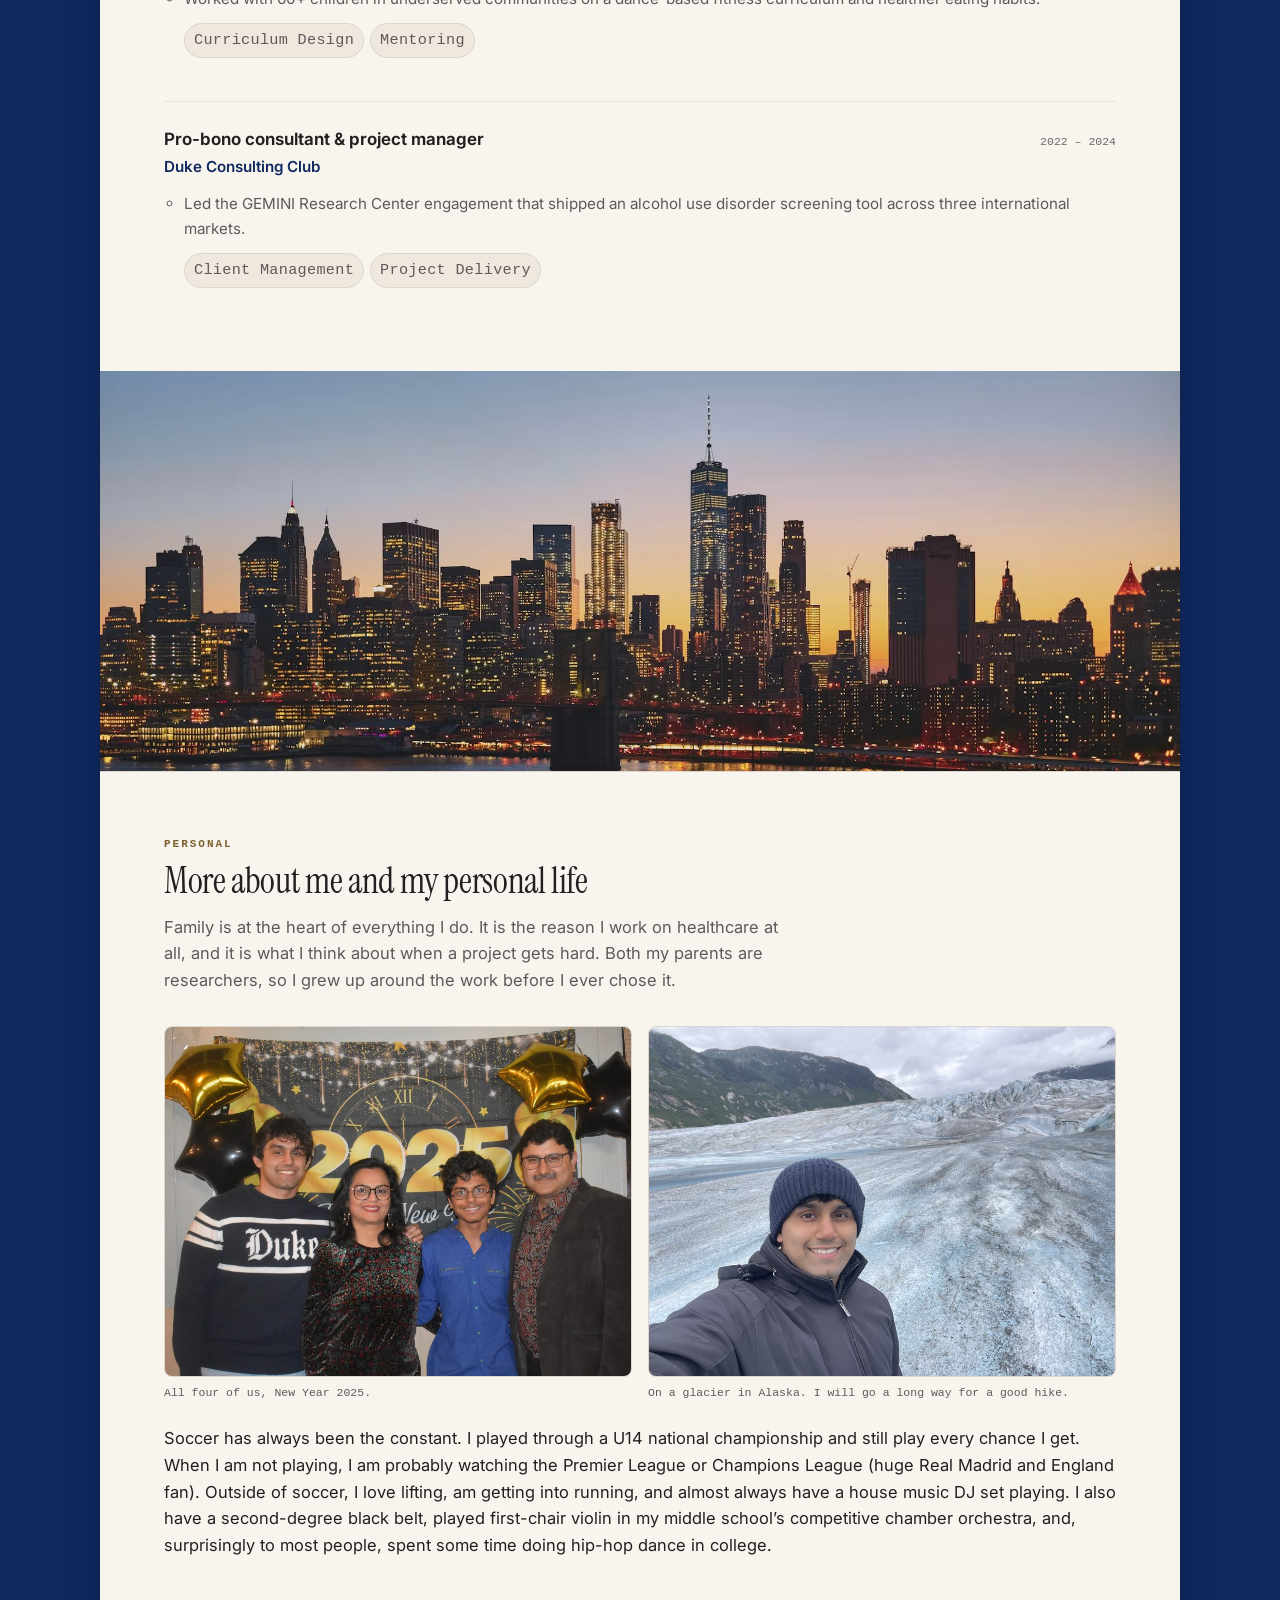
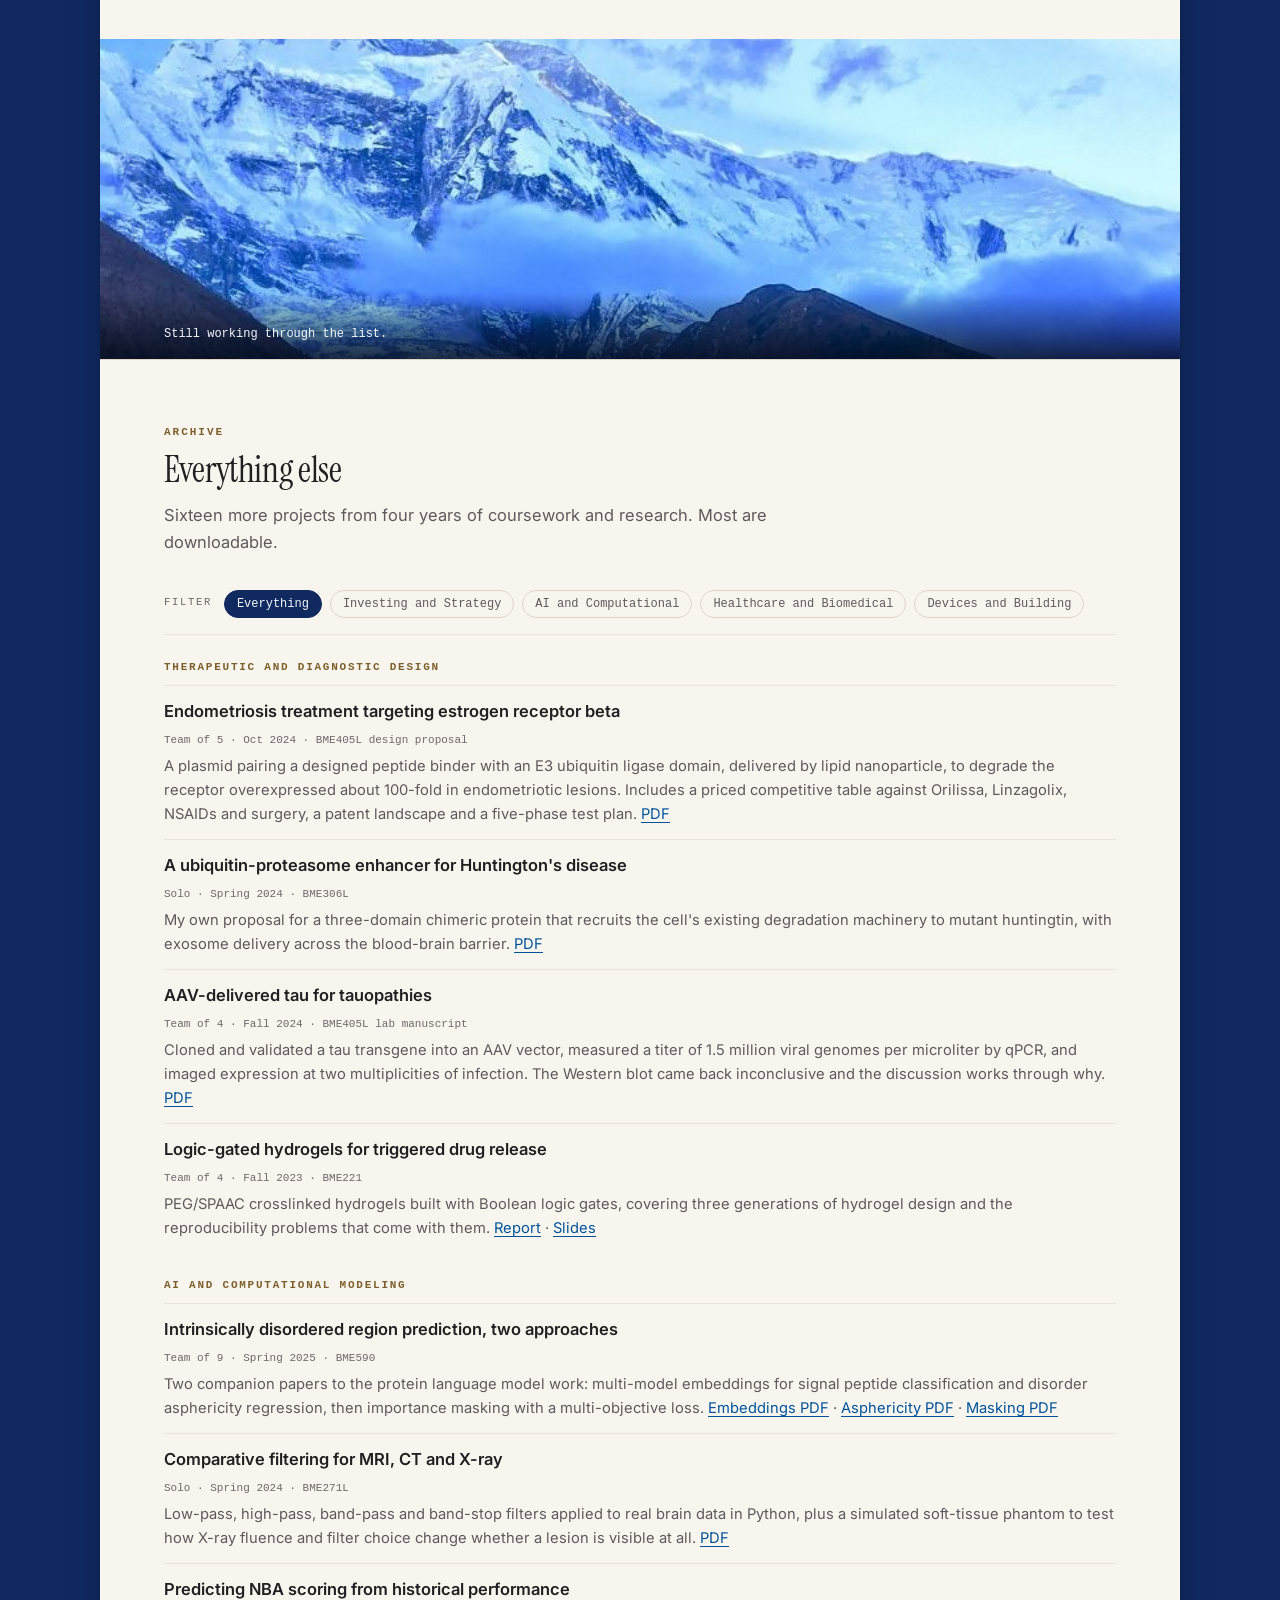
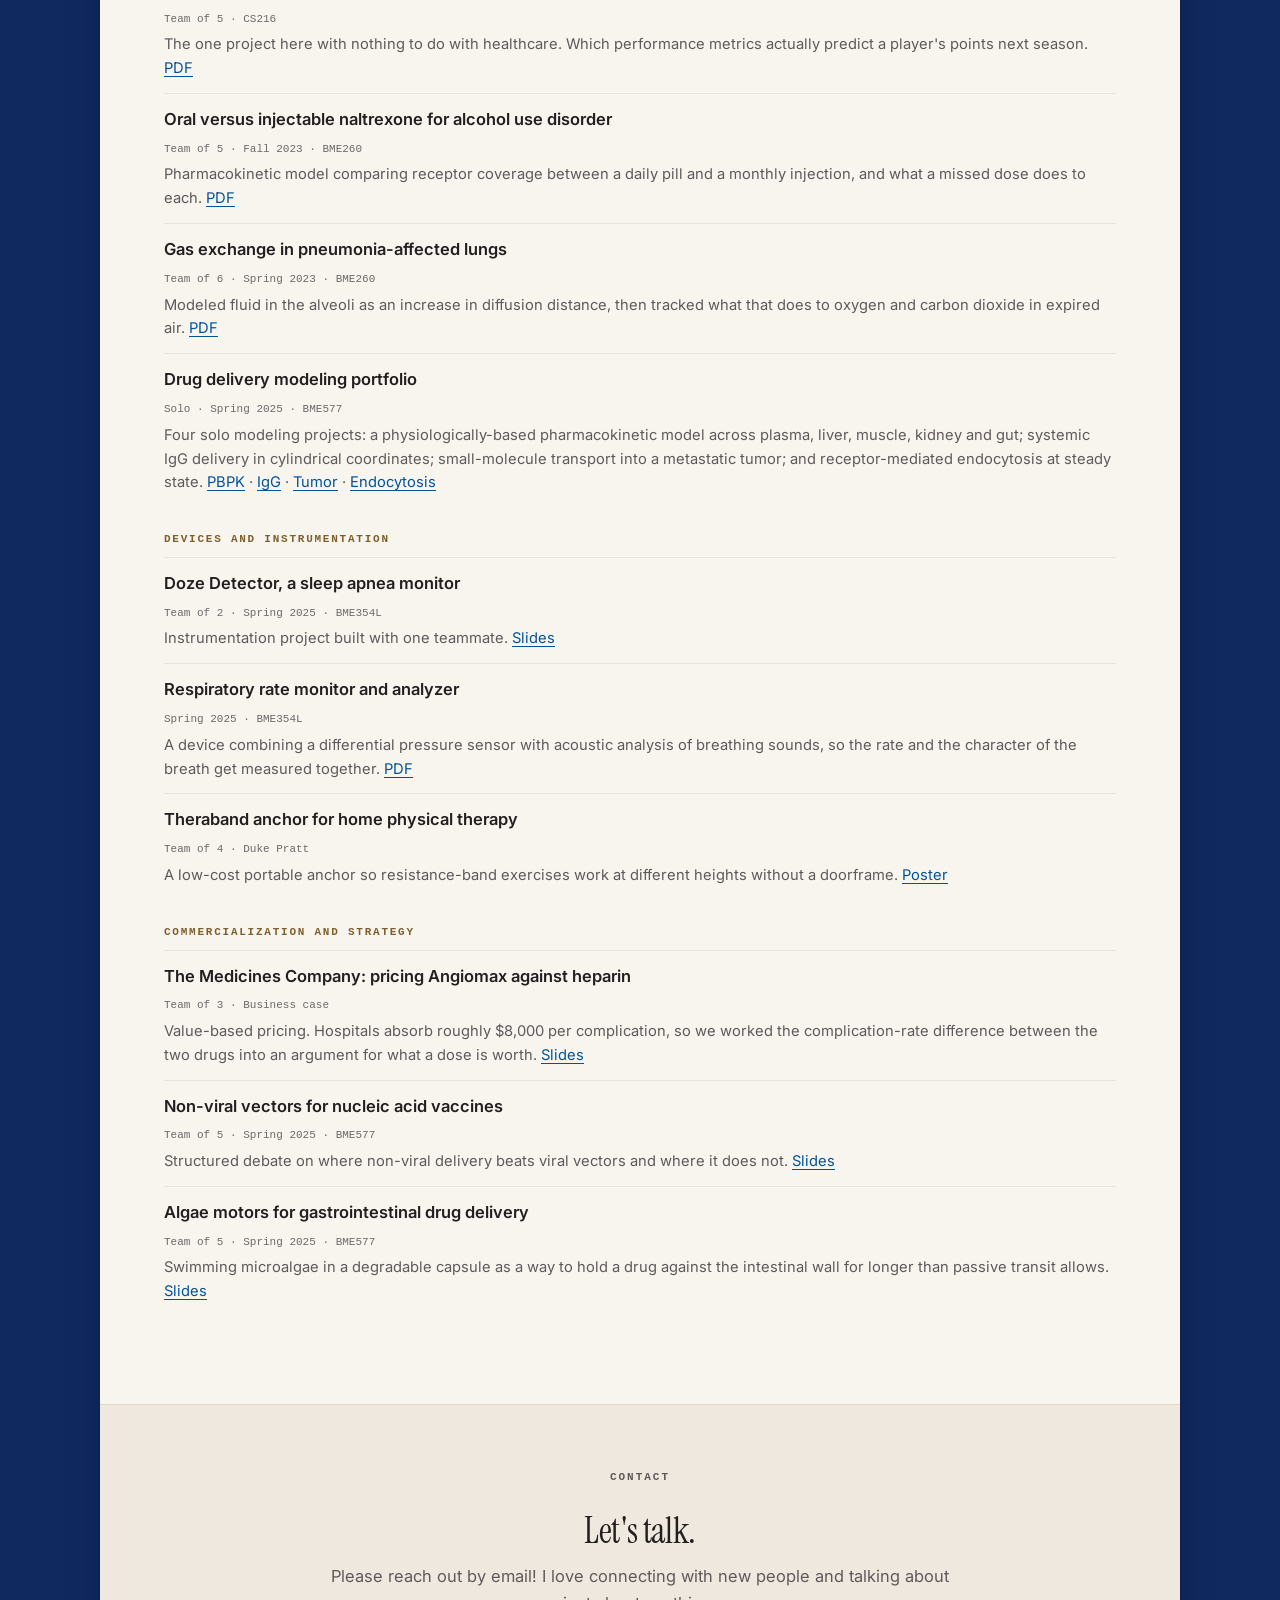
==== commit 4c6c3598: "Rewrite the contact line" ====
--- a/index.html
+++ b/index.html
@@ -612,7 +612,7 @@
   <section class="sec sec--contact" id="contact" aria-labelledby="h-contact">
     <p class="sec__label">Contact</p>
     <h2 id="h-contact">Let's talk.</h2>
-    <p>Email is the fastest way to reach me. There is no wrong reason to write, and if you would rather argue about whether Real Madrid deserved it, that works too.</p>
+    <p>Please reach out by email! I love connecting with new people and talking about just about anything.</p>
     <div class="btnrow">
       <a class="btn btn--solid" href="mailto:ishaansmehrotra@gmail.com">ishaansmehrotra@gmail.com</a>
       <a class="btn" href="https://www.linkedin.com/in/ishaan-mehrotra-5724991b2/" rel="me noopener">LinkedIn</a>
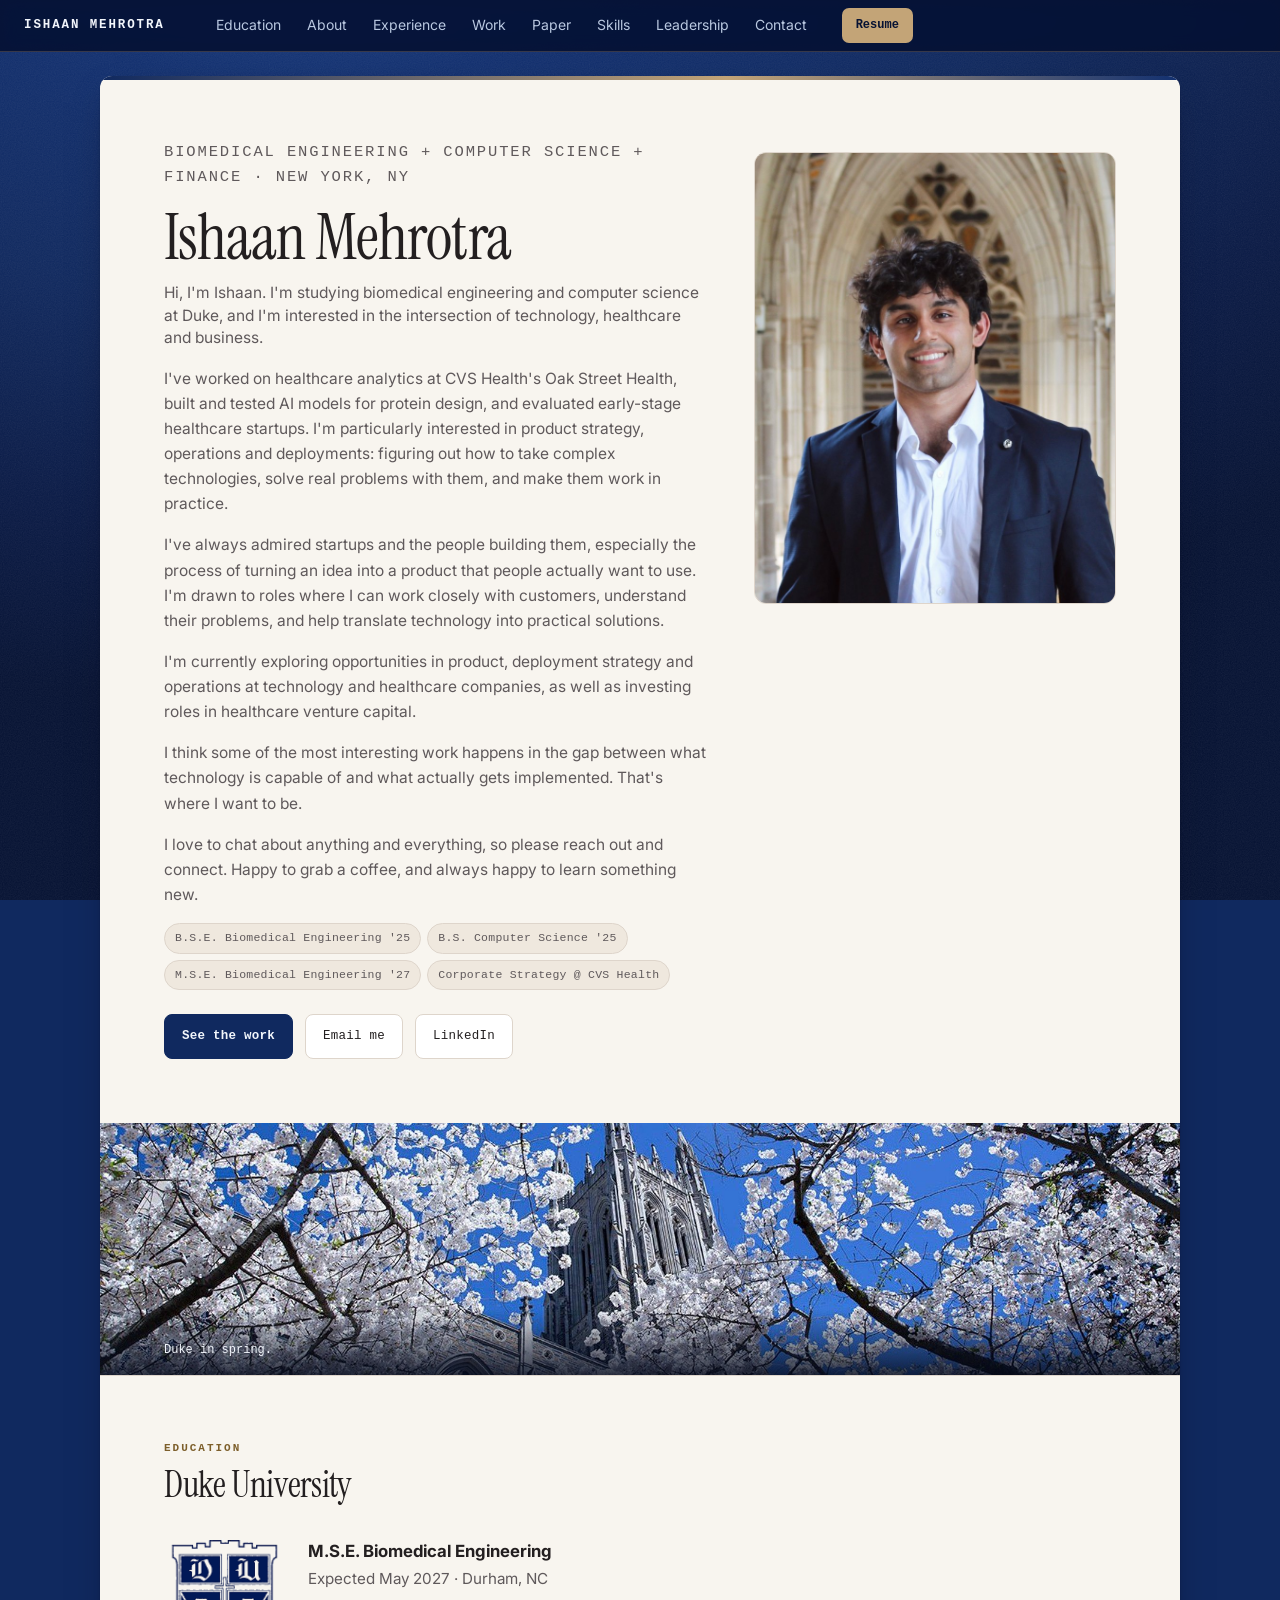
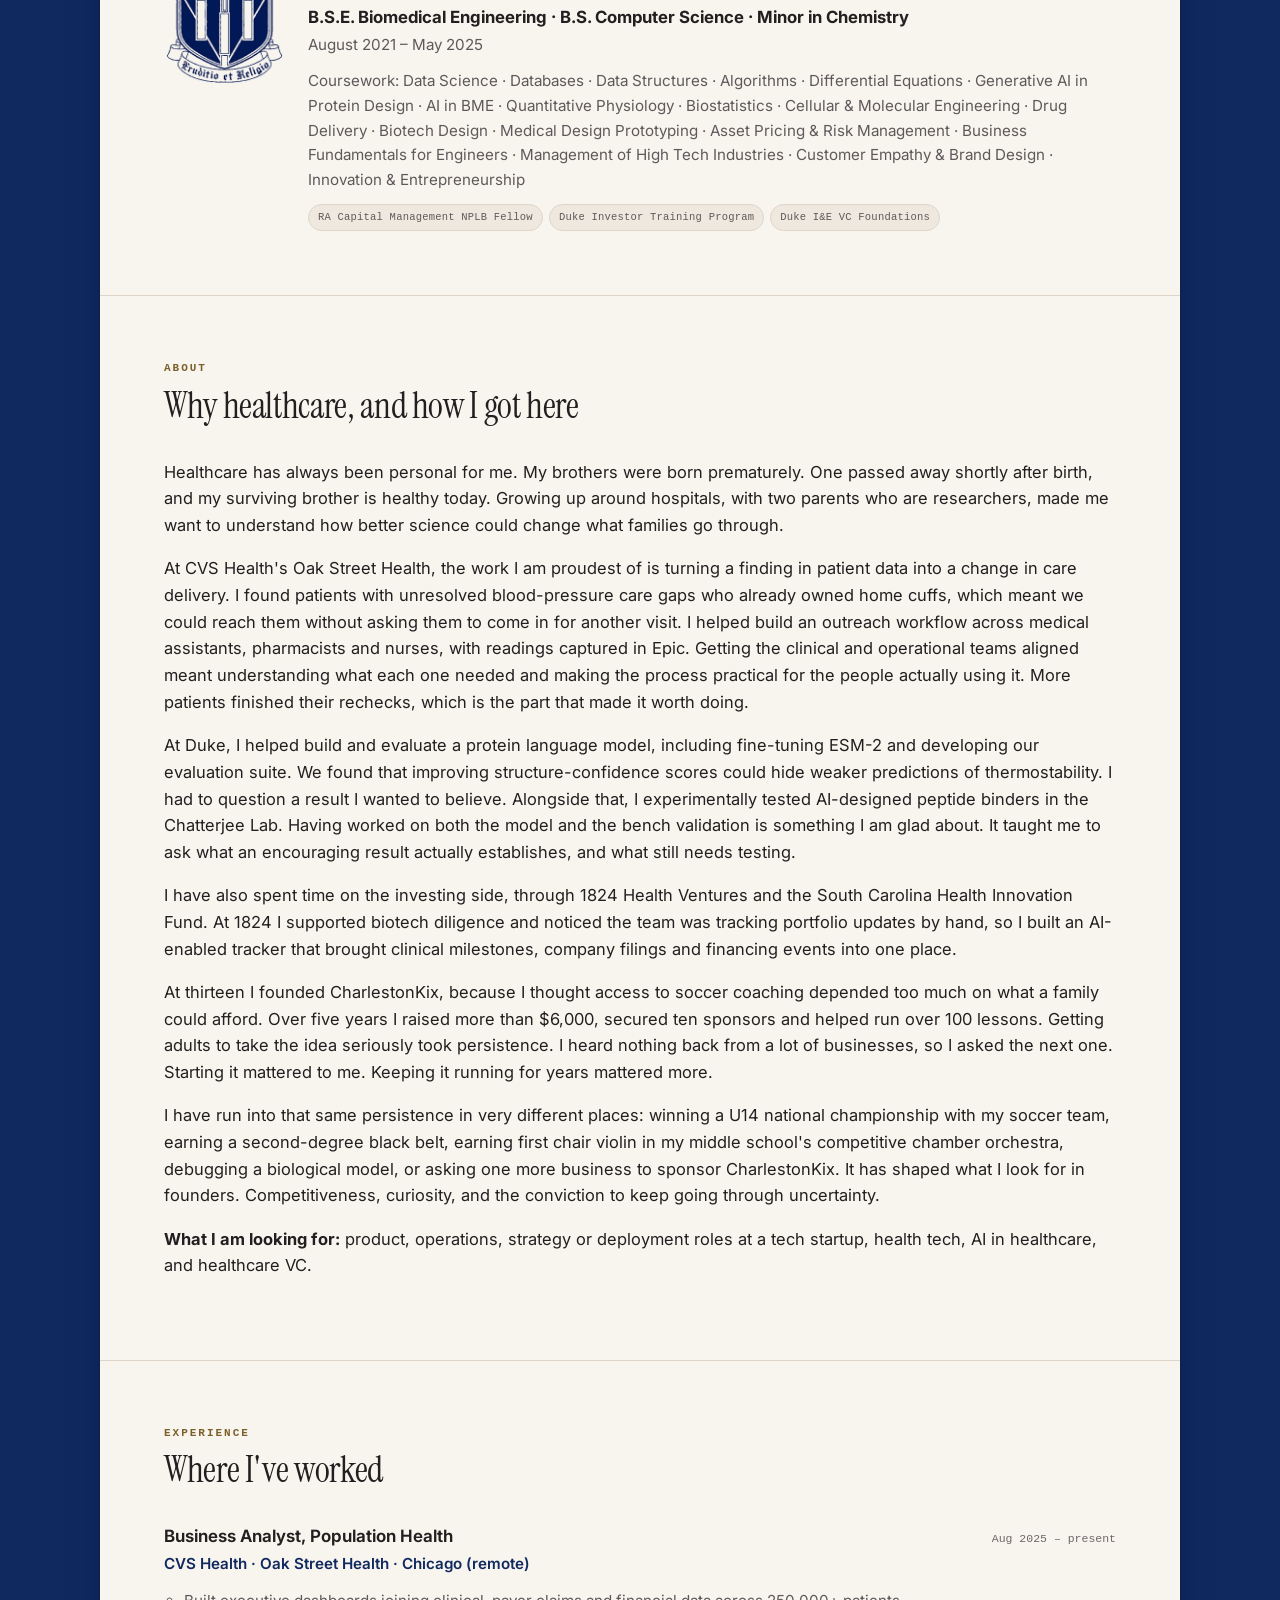
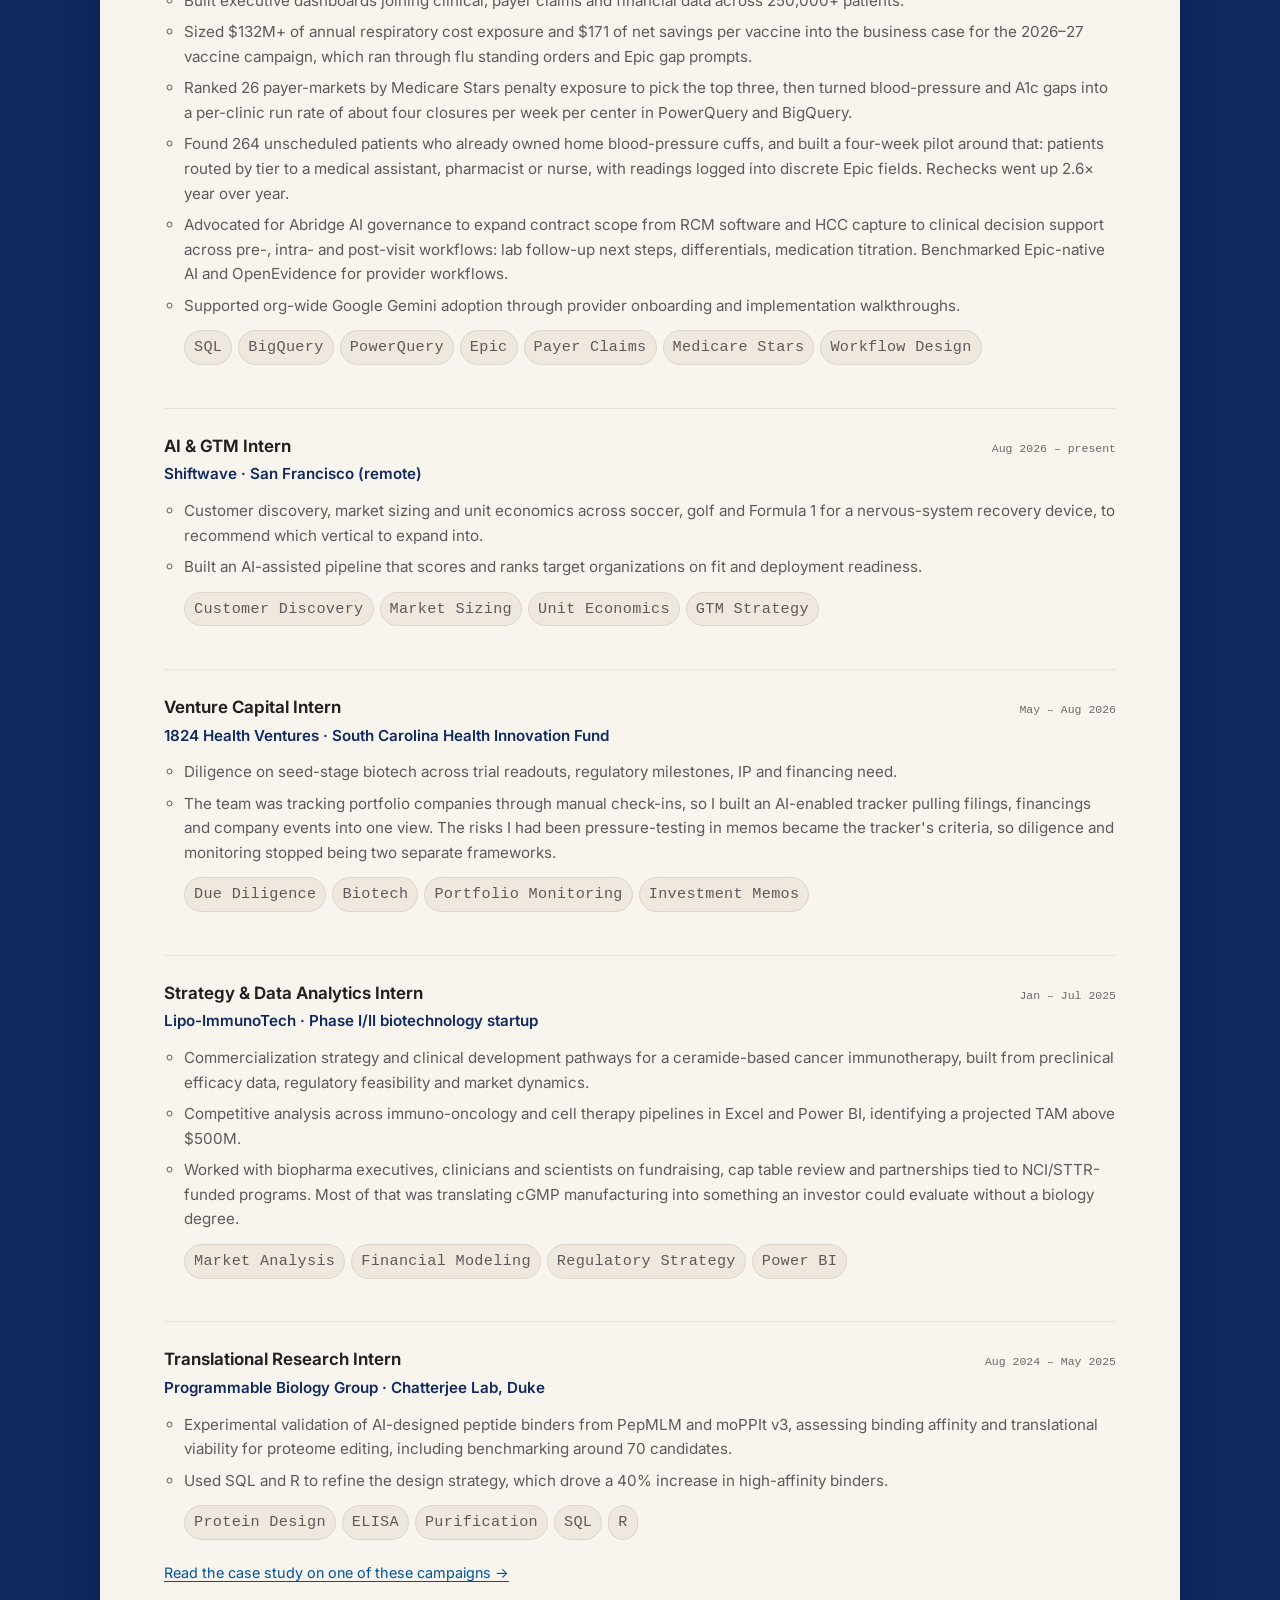
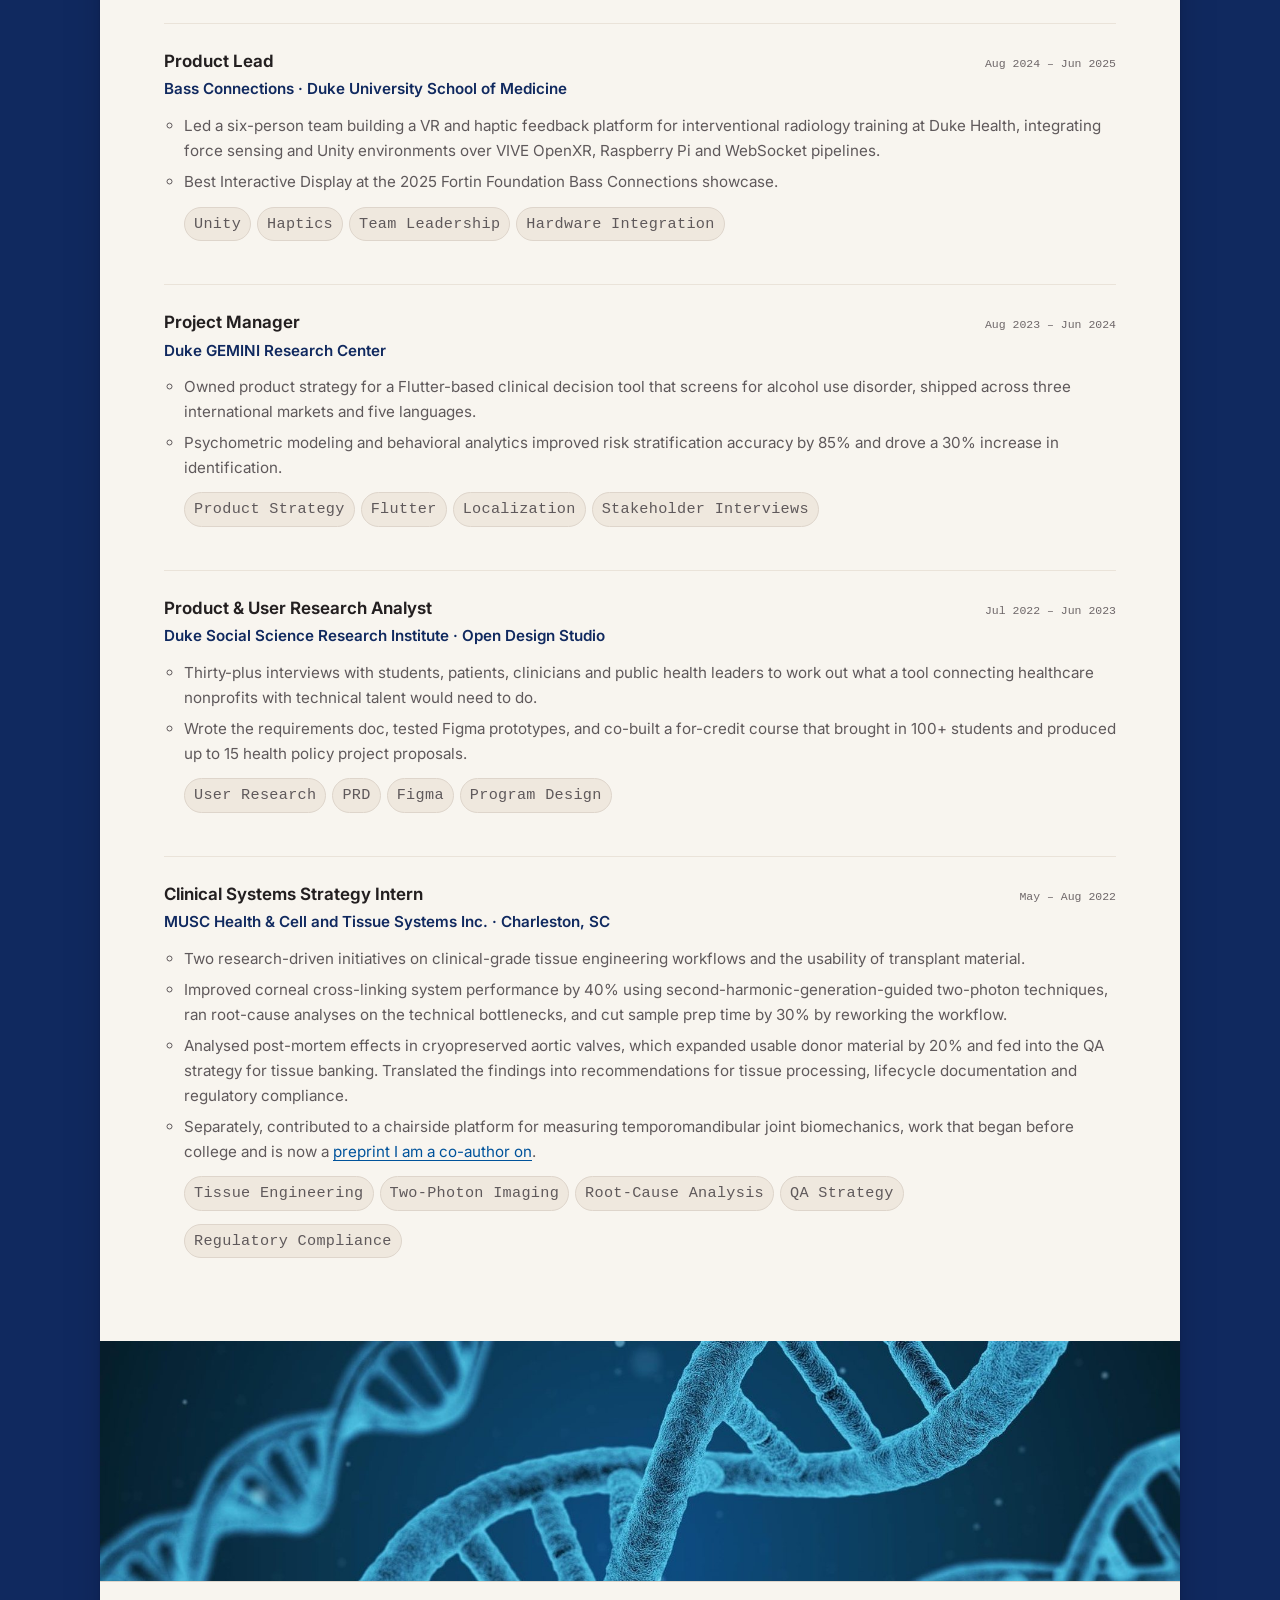
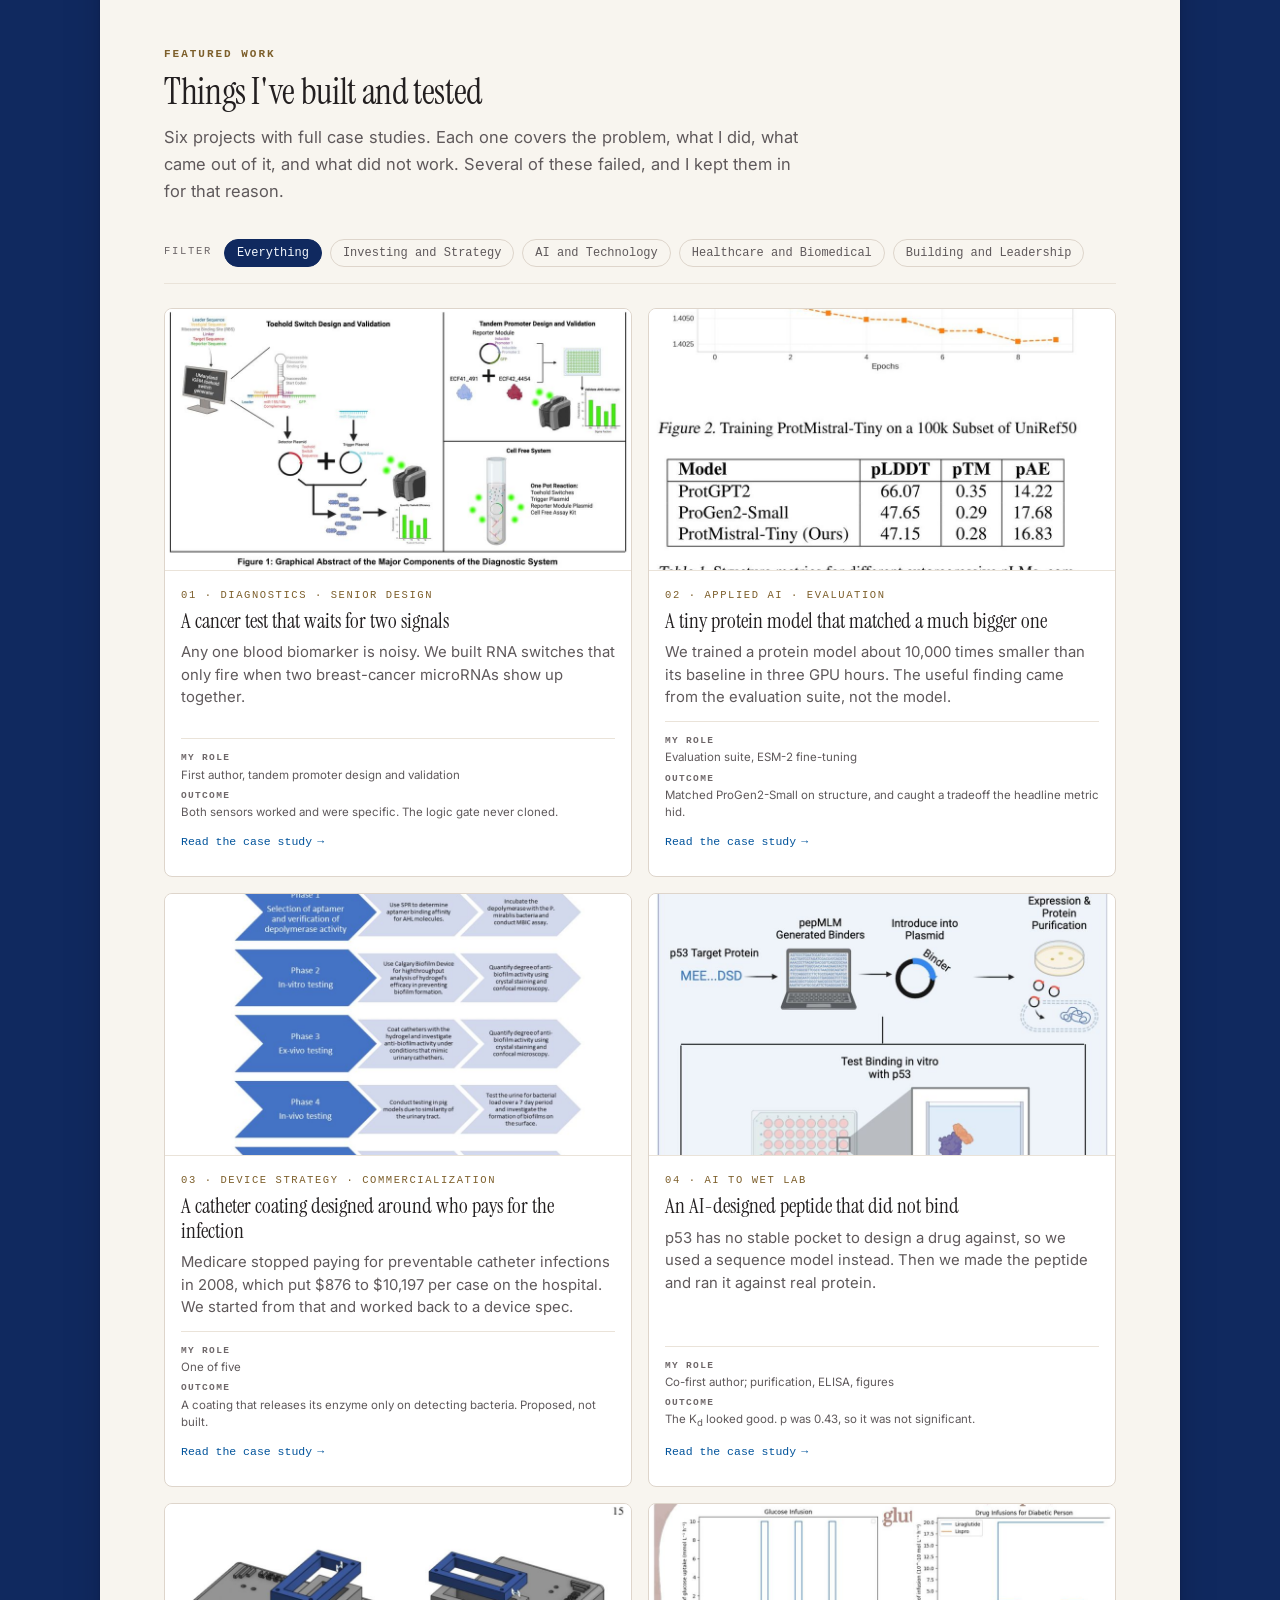
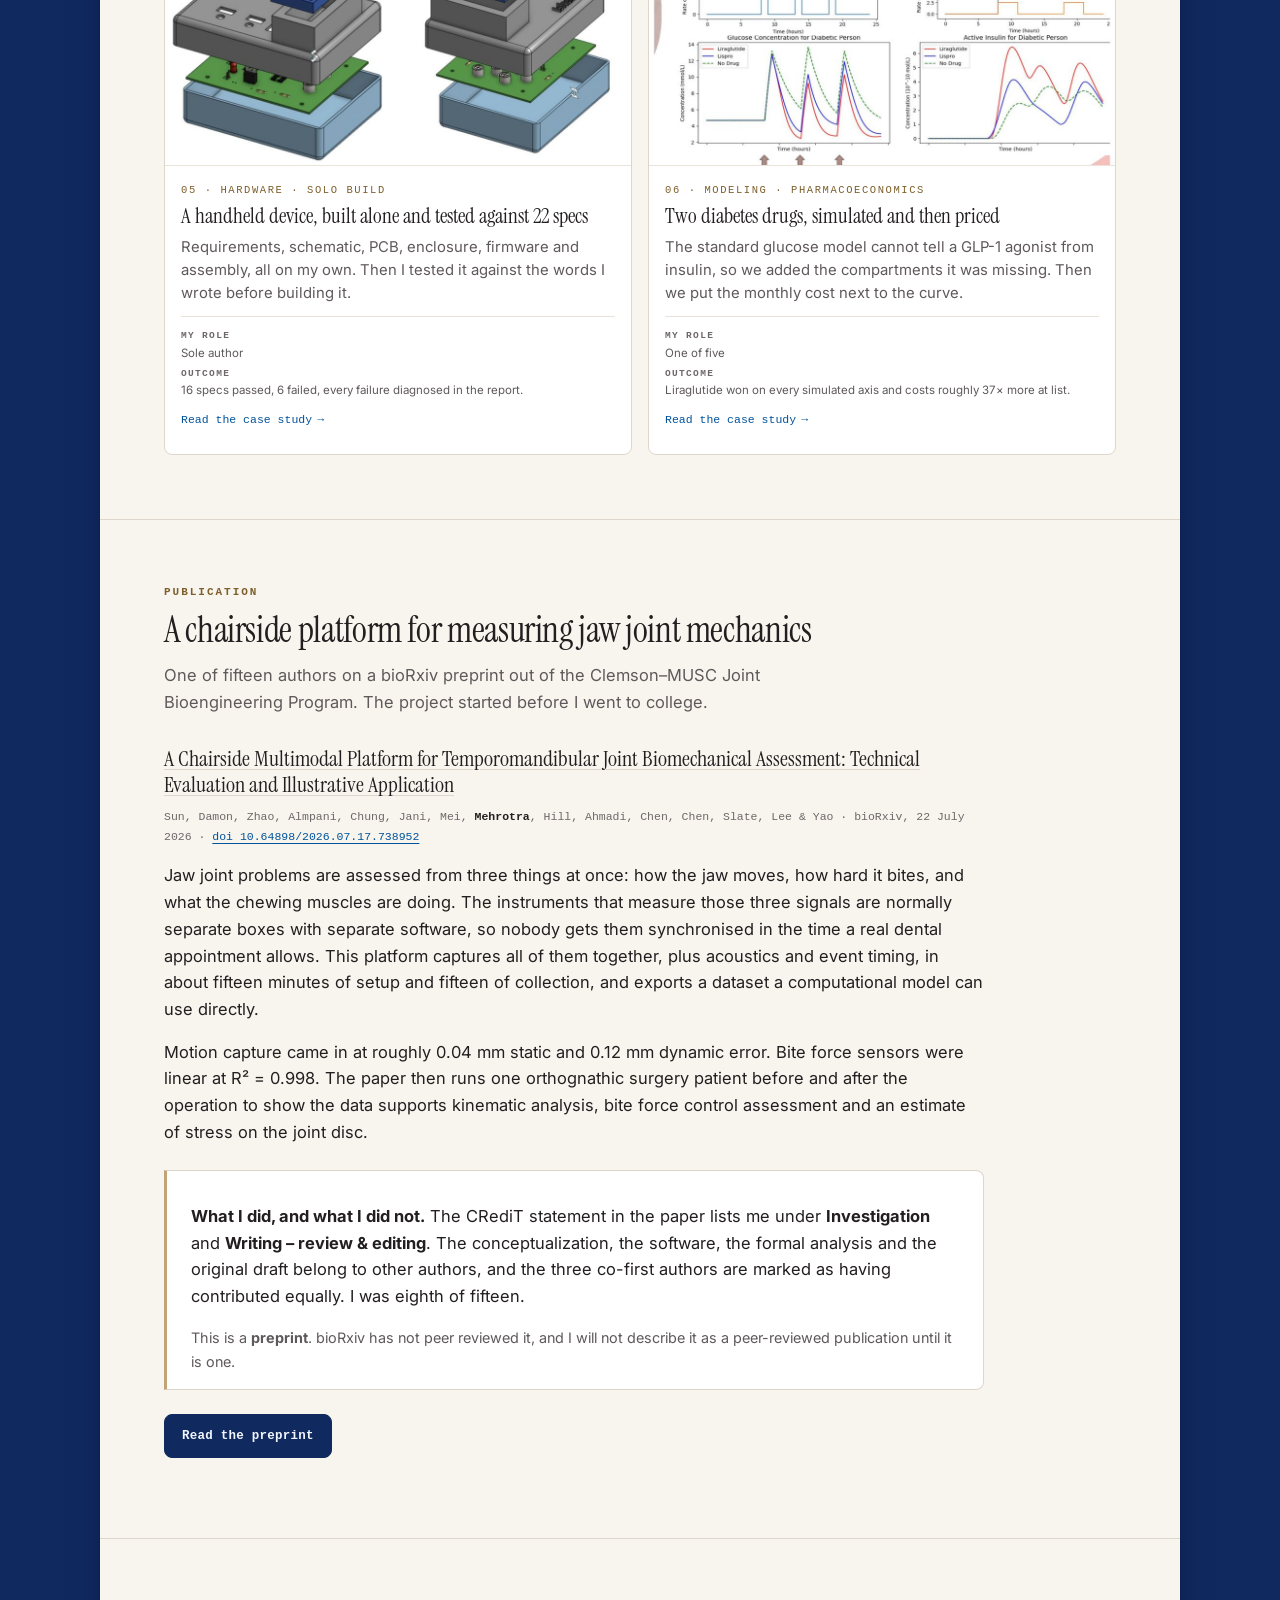
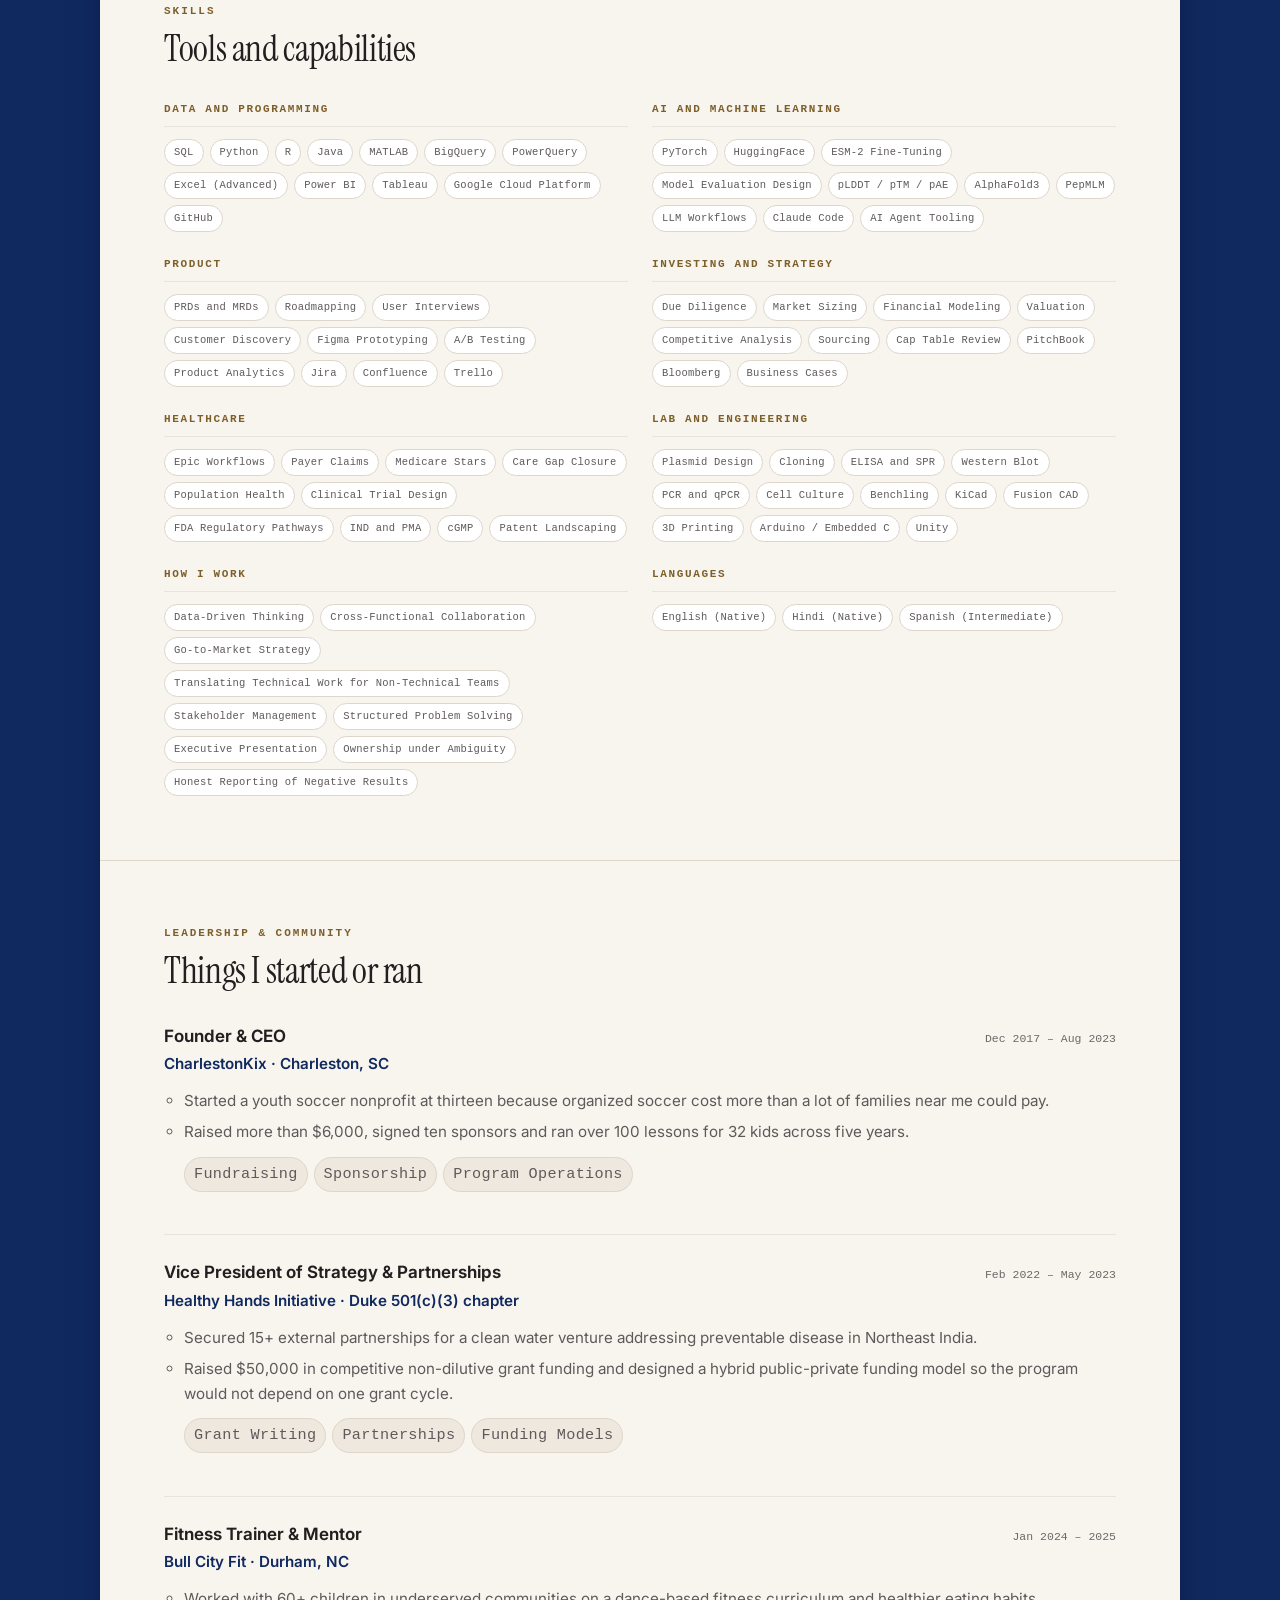
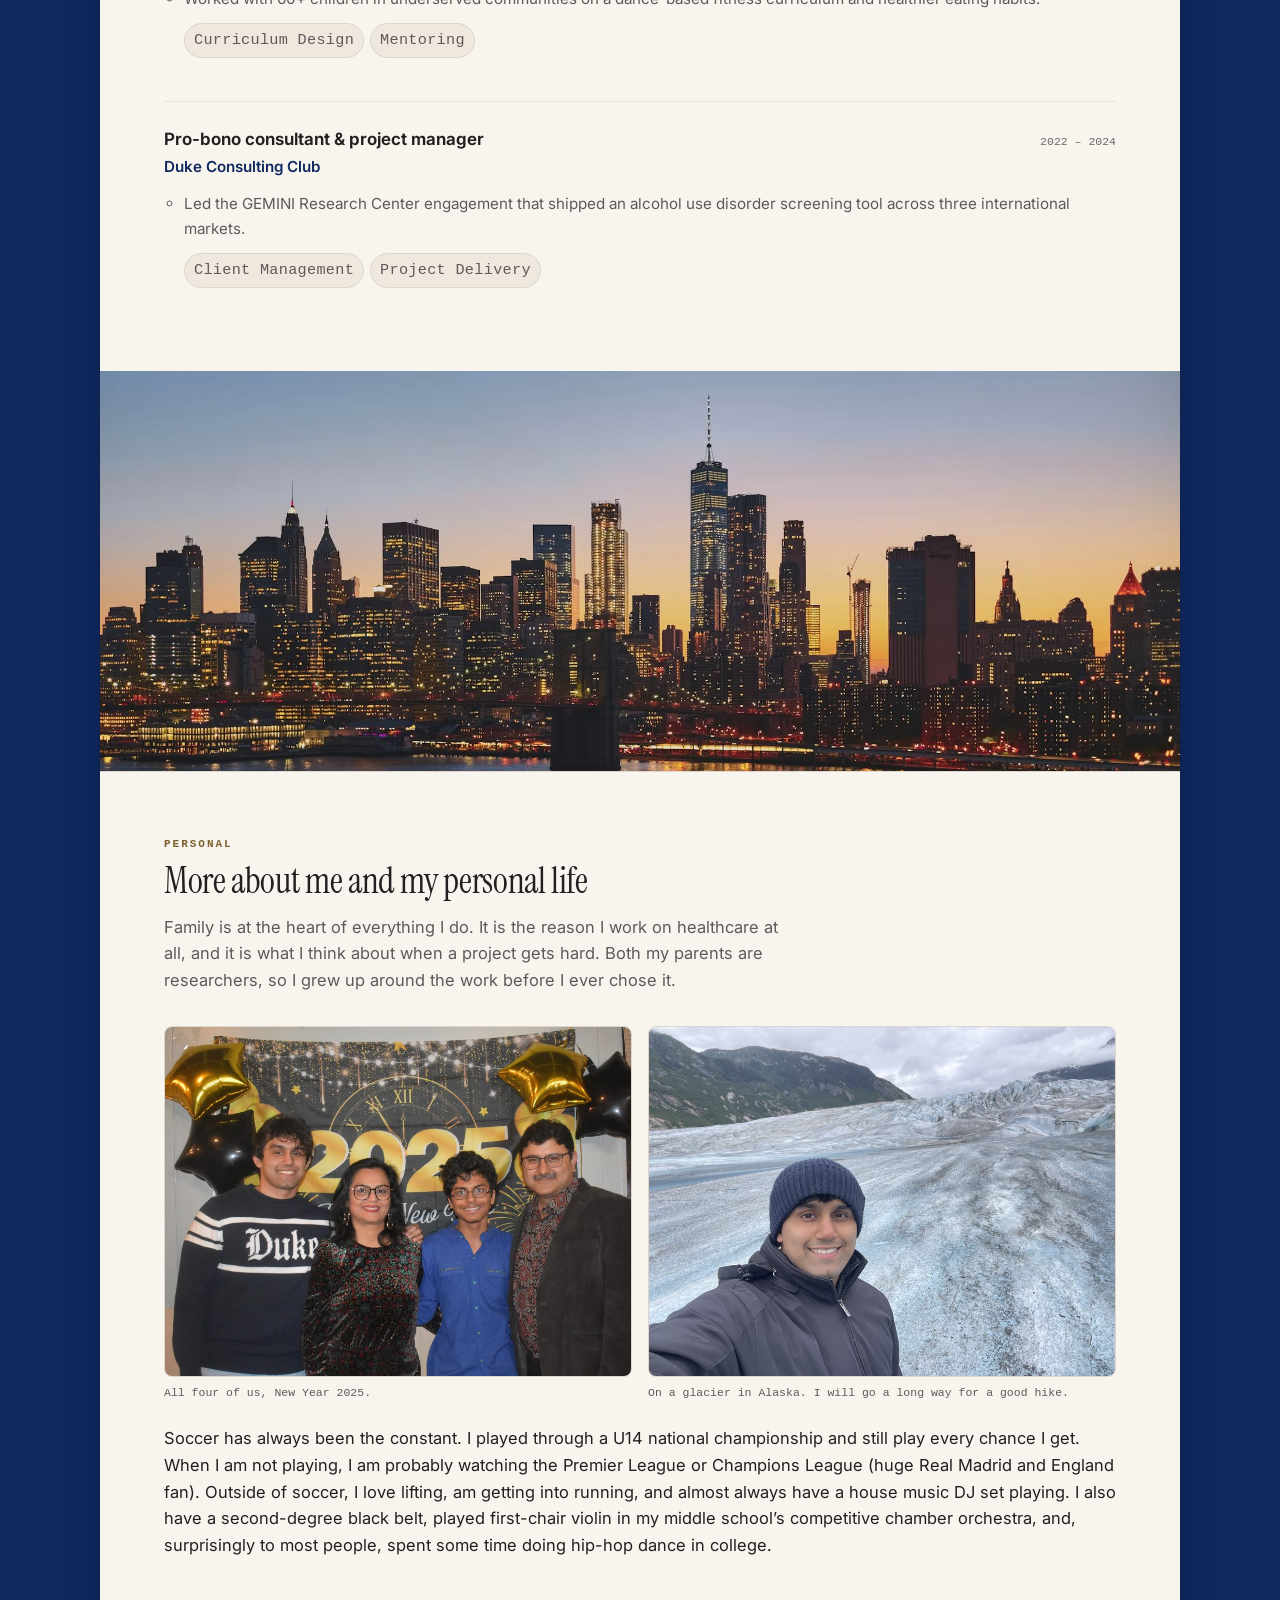
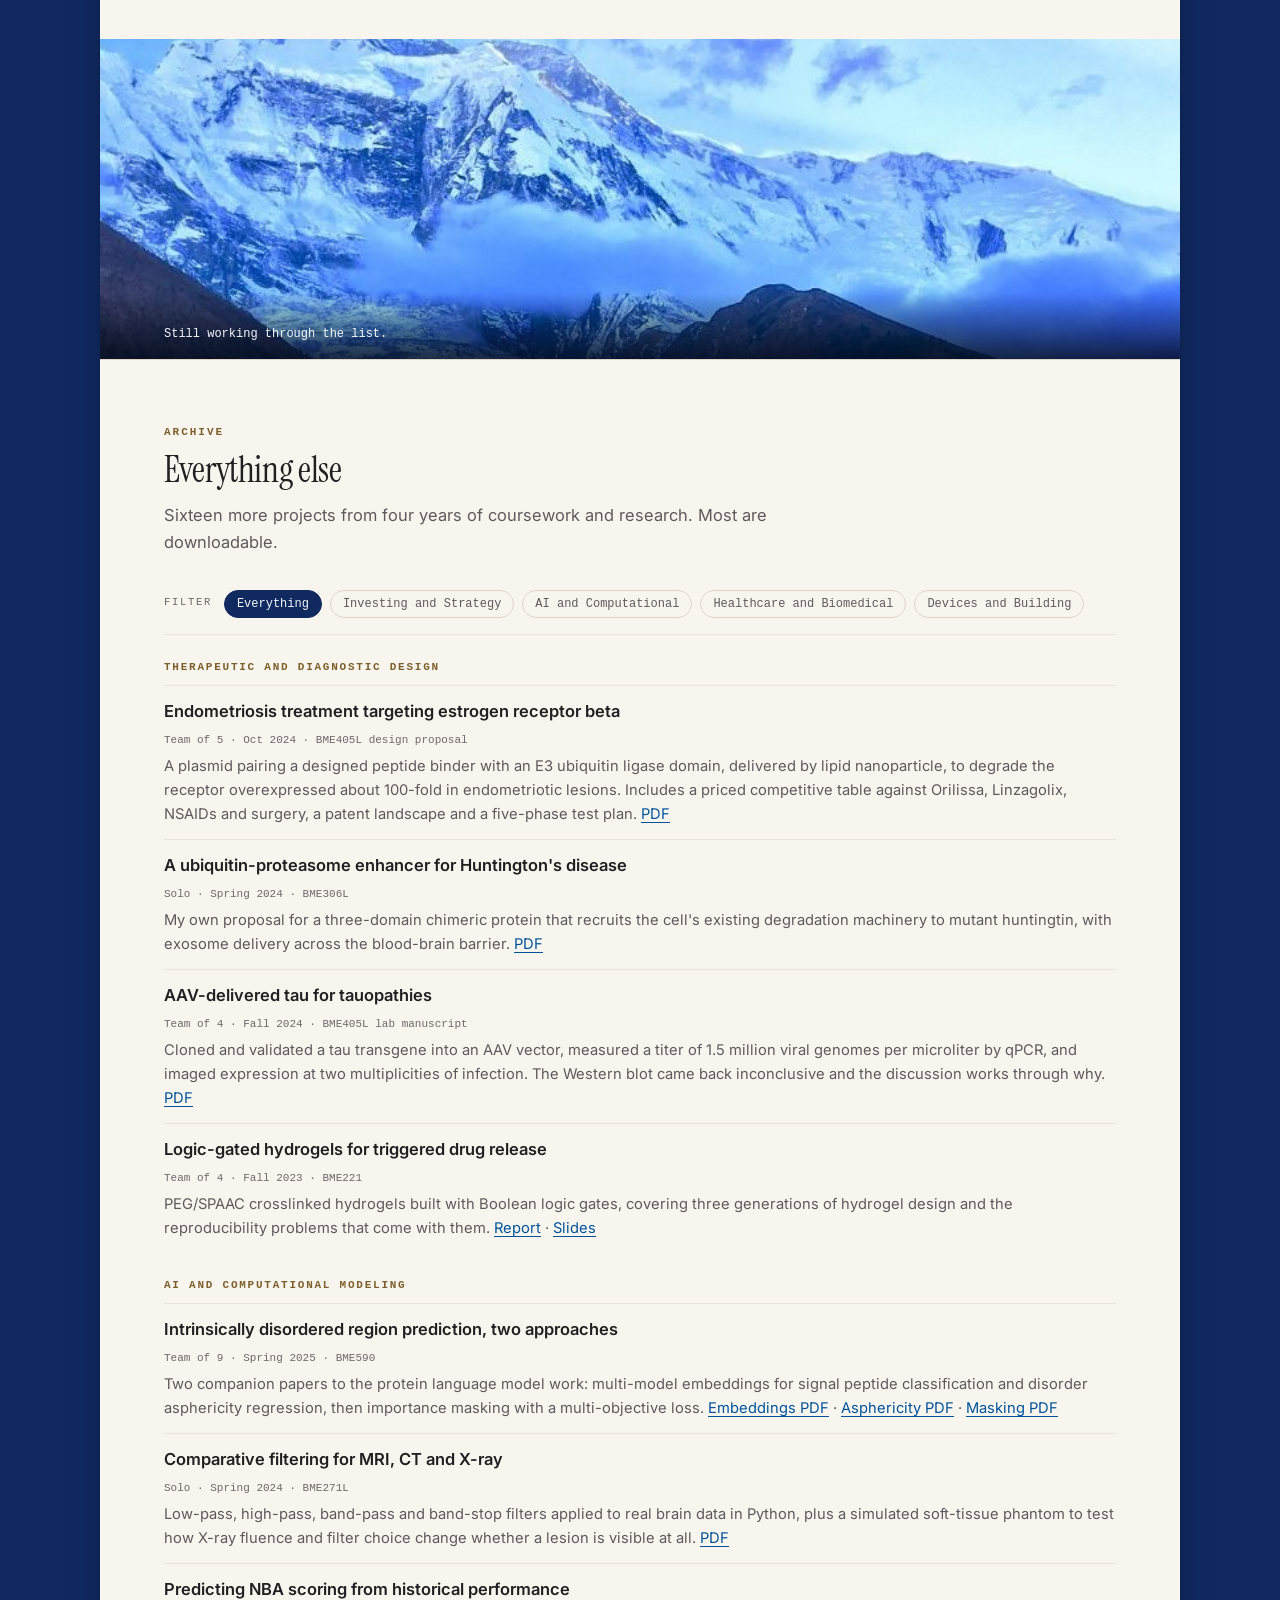
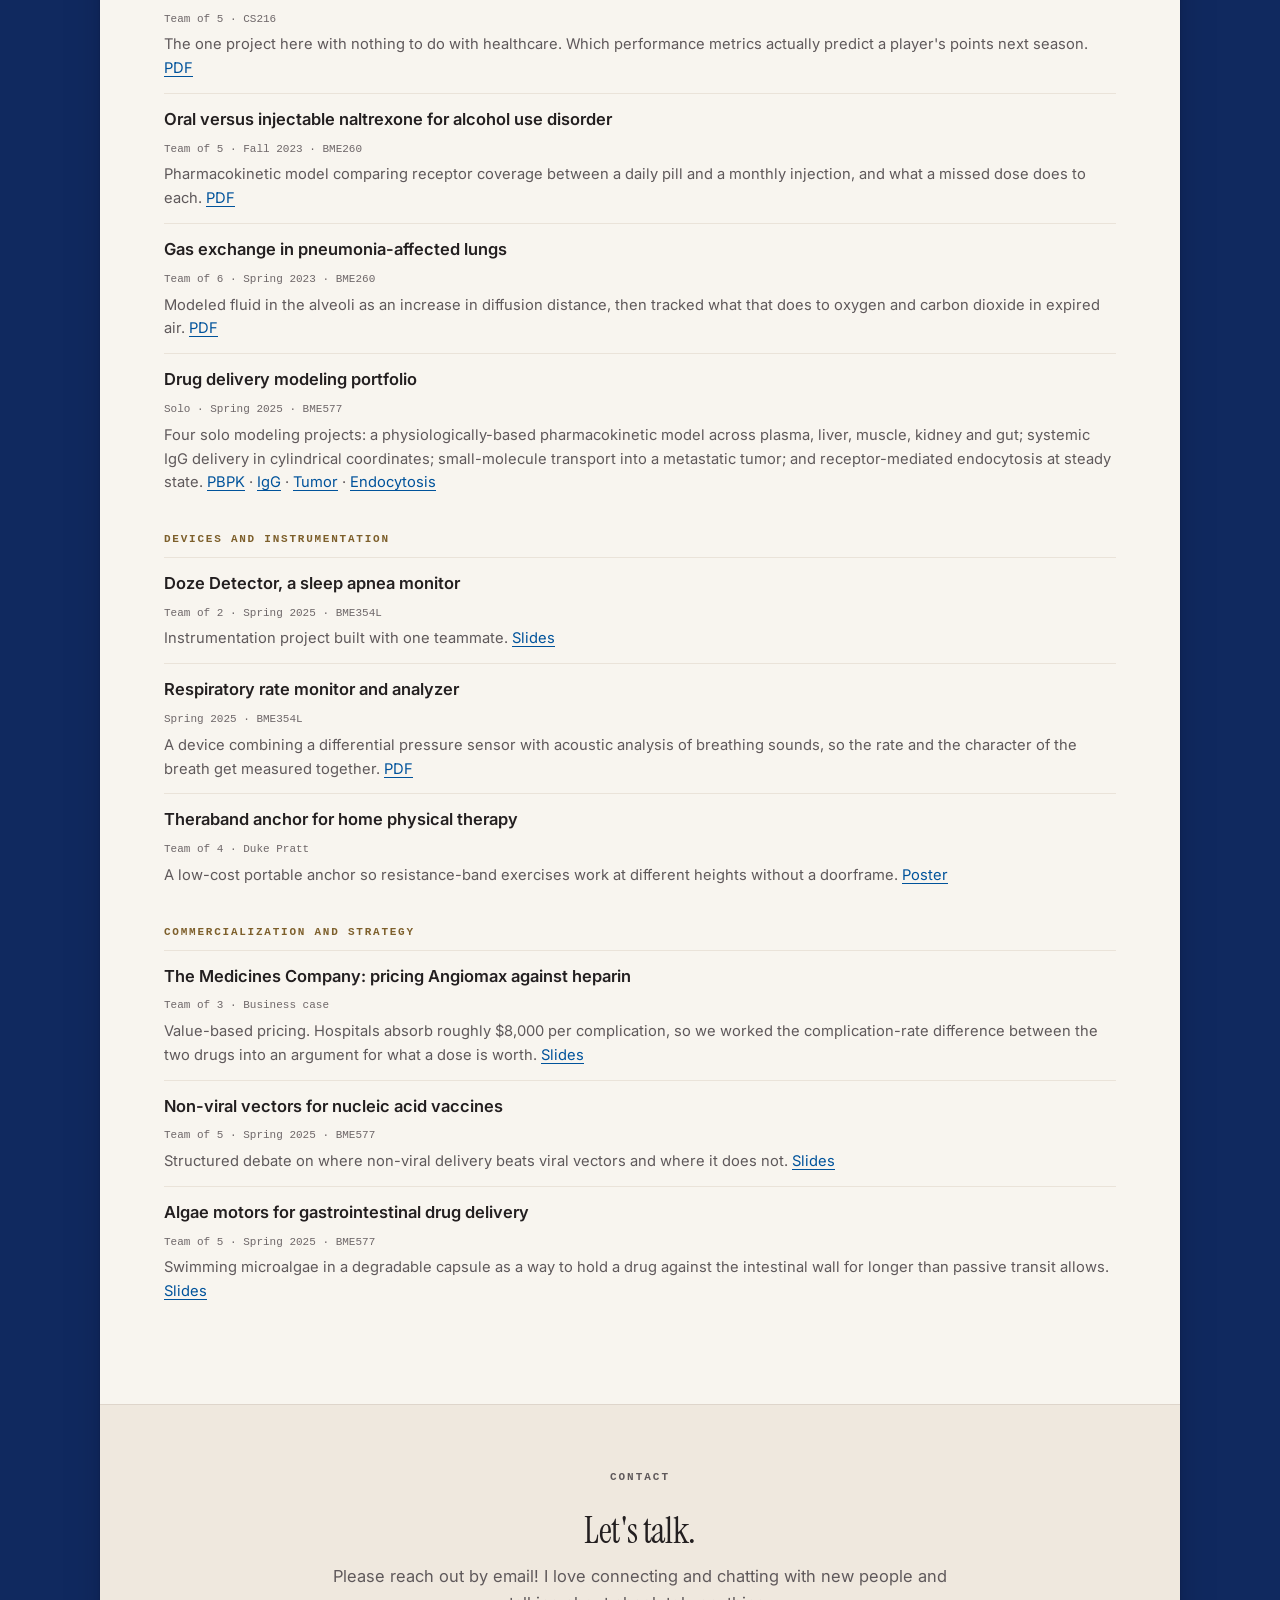
==== commit 4cf59190: "Contact line, final wording" ====
--- a/index.html
+++ b/index.html
@@ -612,7 +612,7 @@
   <section class="sec sec--contact" id="contact" aria-labelledby="h-contact">
     <p class="sec__label">Contact</p>
     <h2 id="h-contact">Let's talk.</h2>
-    <p>Please reach out by email! I love connecting with new people and talking about just about anything.</p>
+    <p>Please reach out by email! I love connecting and chatting with new people and talking about absolutely anything.</p>
     <div class="btnrow">
       <a class="btn btn--solid" href="mailto:ishaansmehrotra@gmail.com">ishaansmehrotra@gmail.com</a>
       <a class="btn" href="https://www.linkedin.com/in/ishaan-mehrotra-5724991b2/" rel="me noopener">LinkedIn</a>
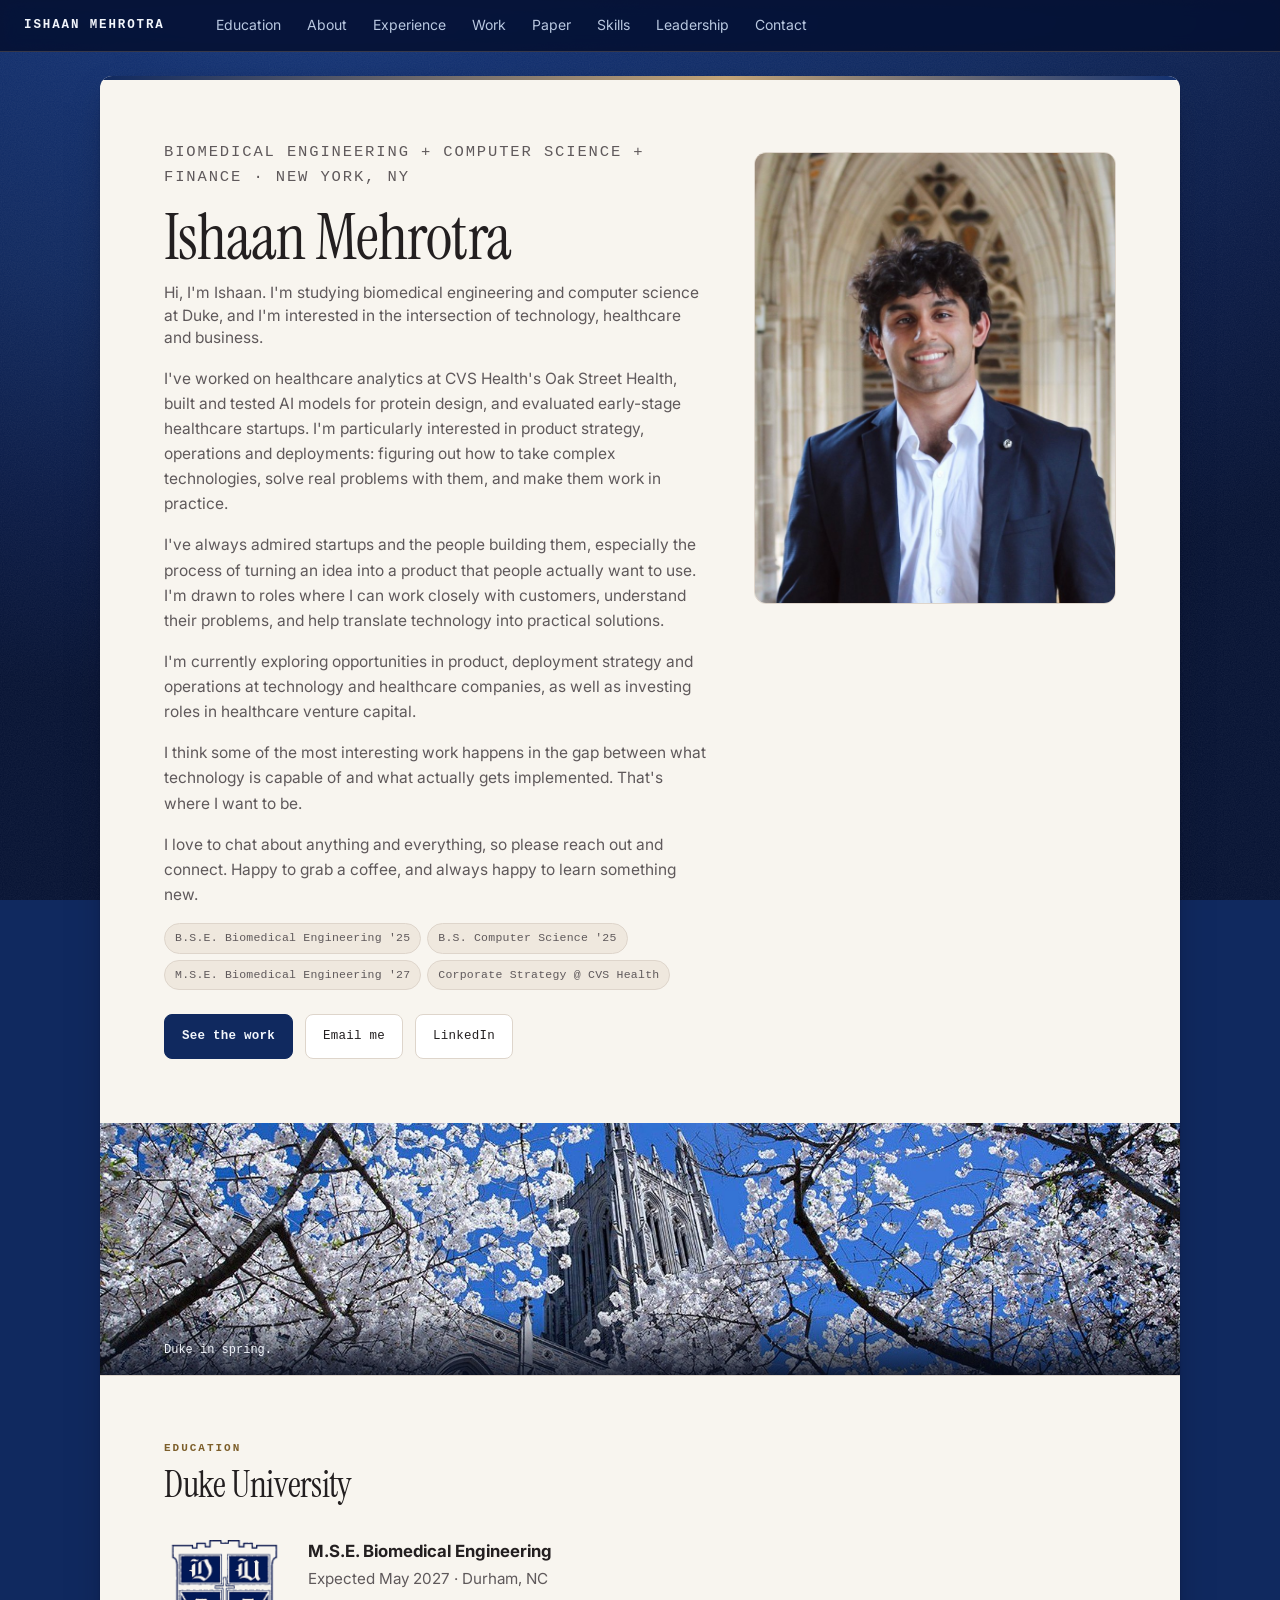
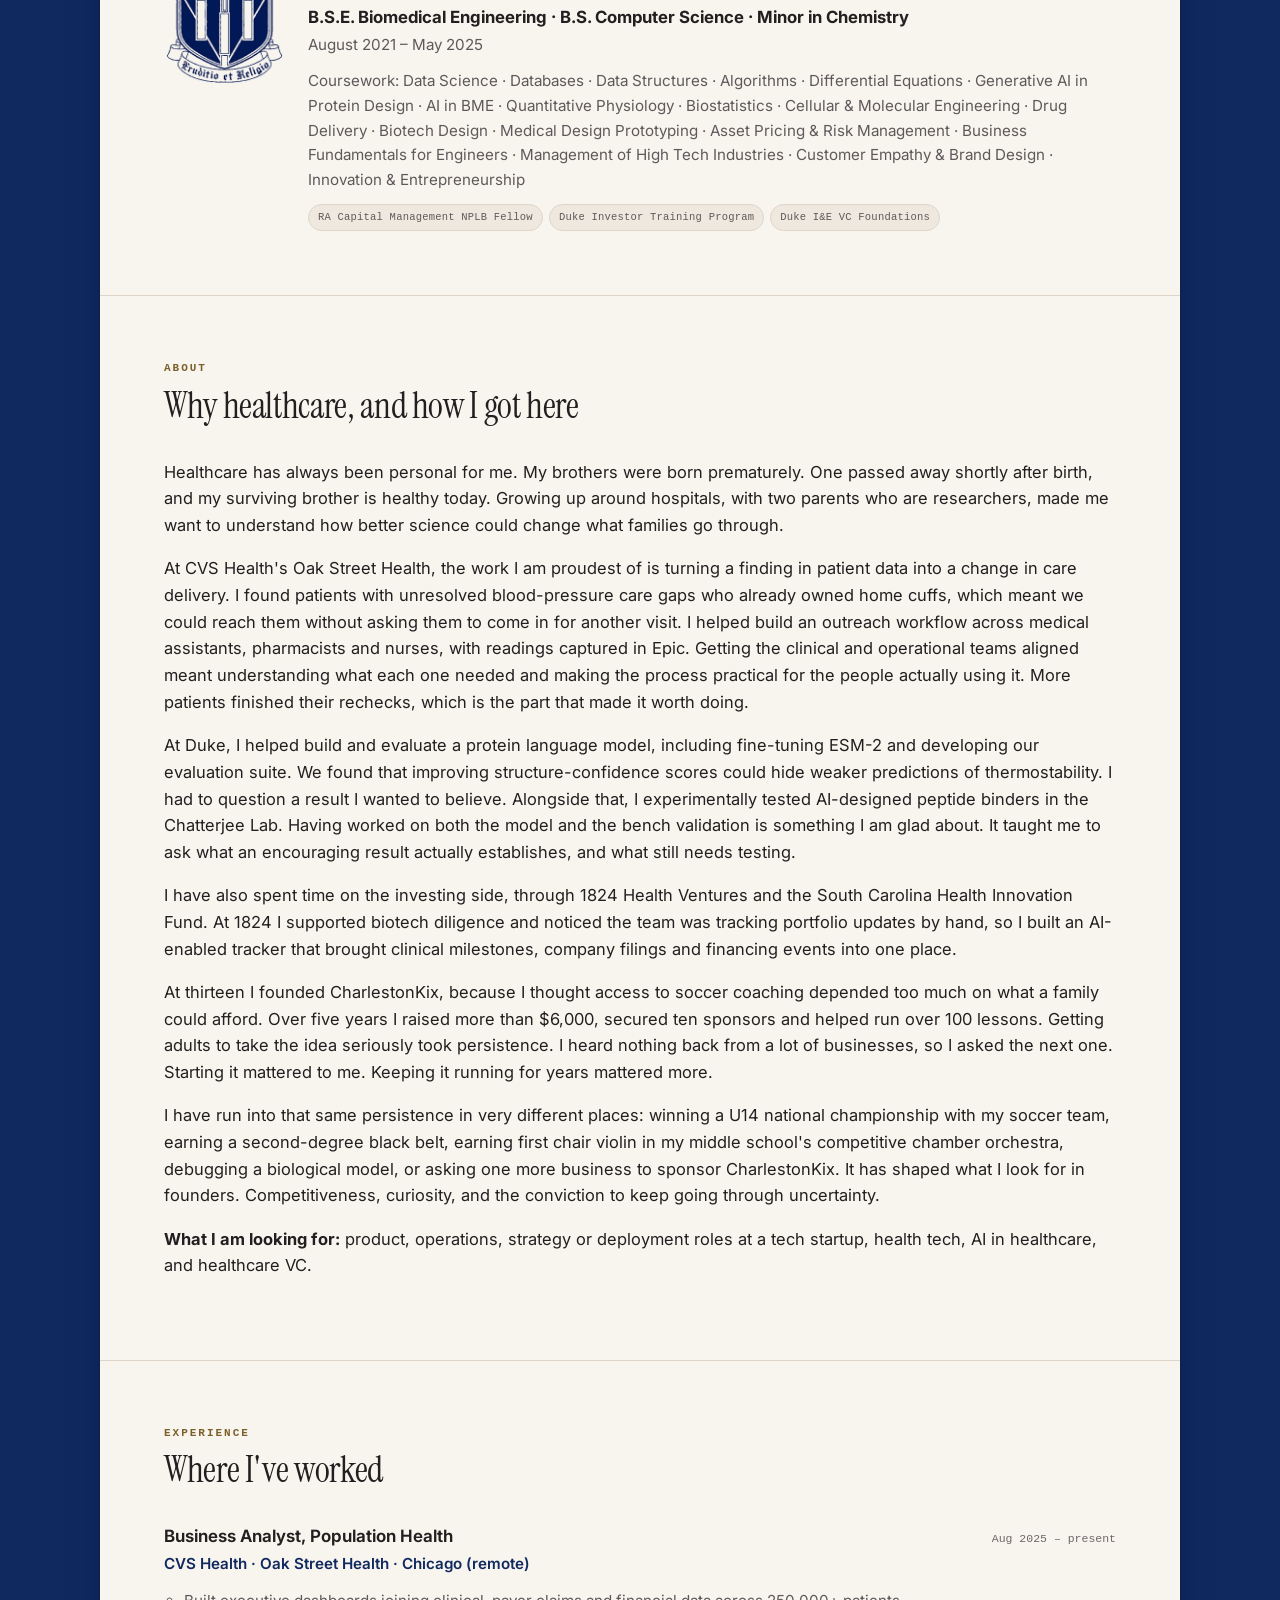
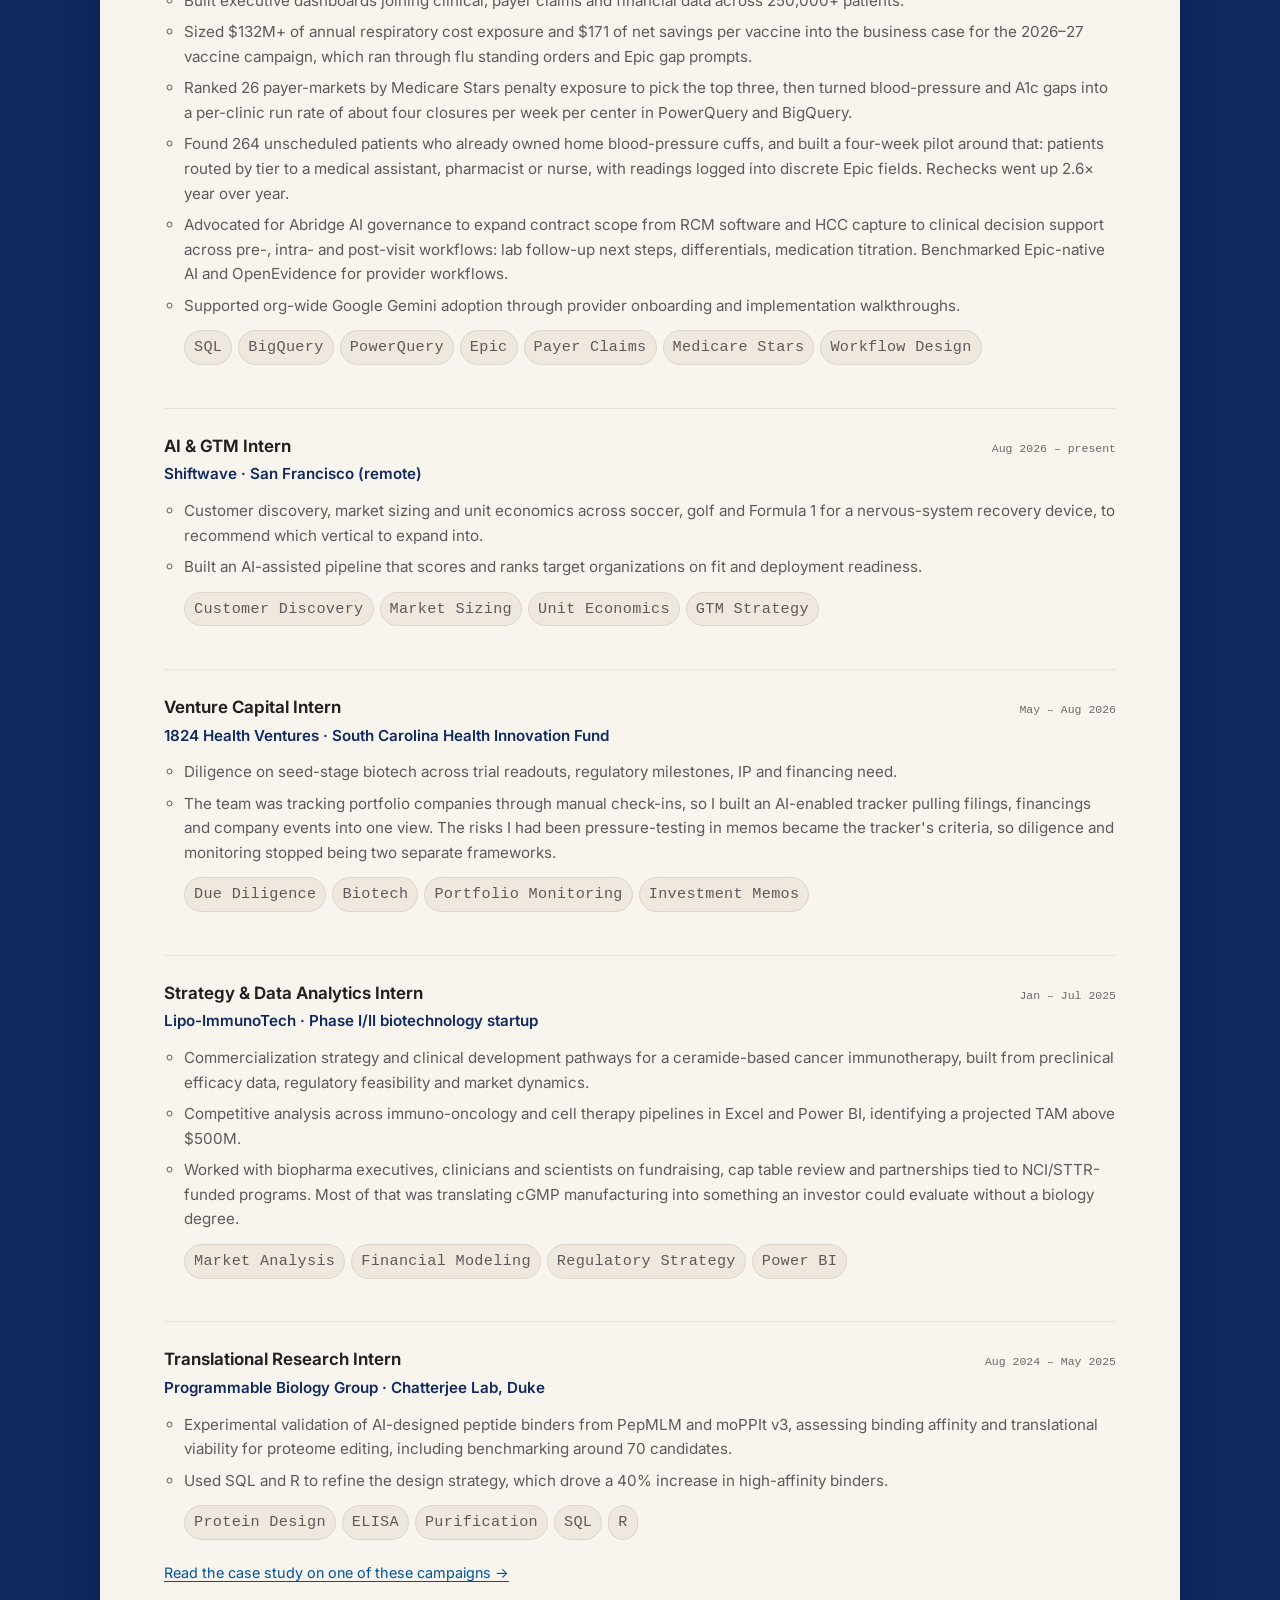
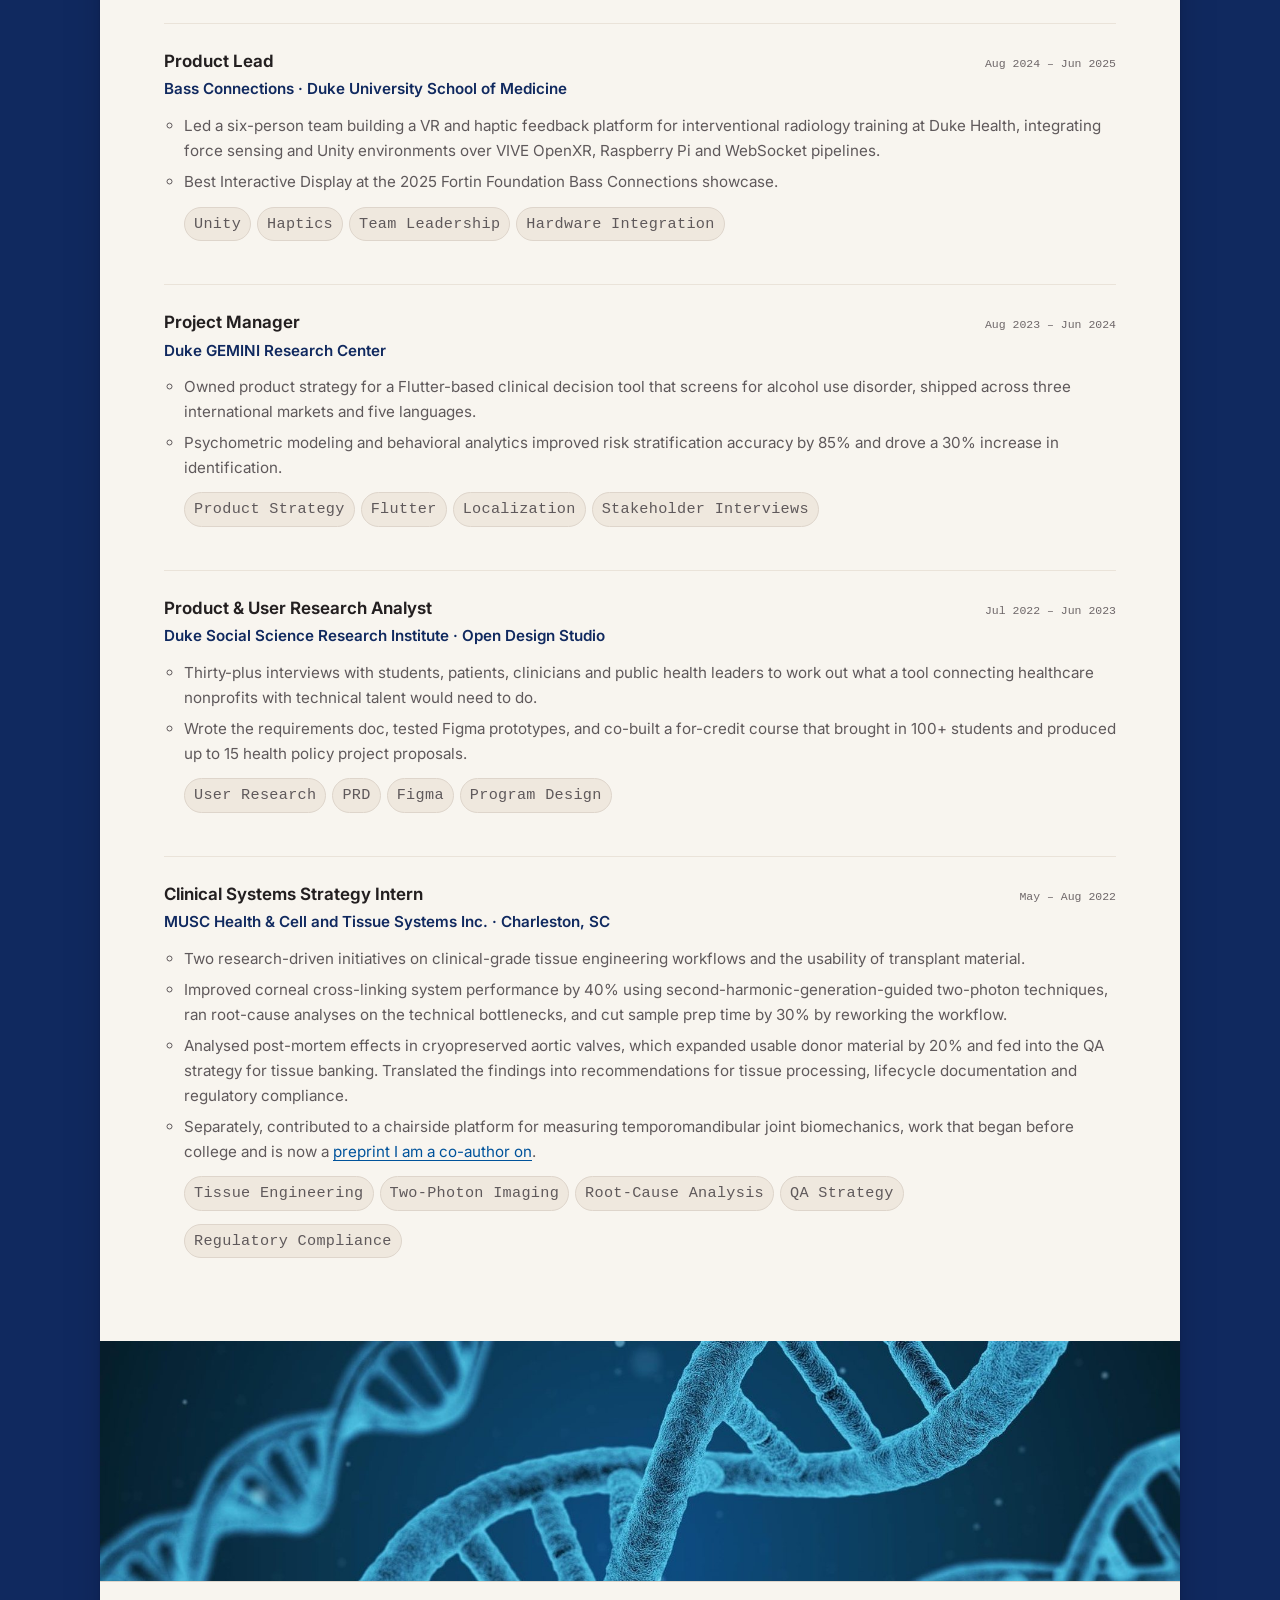
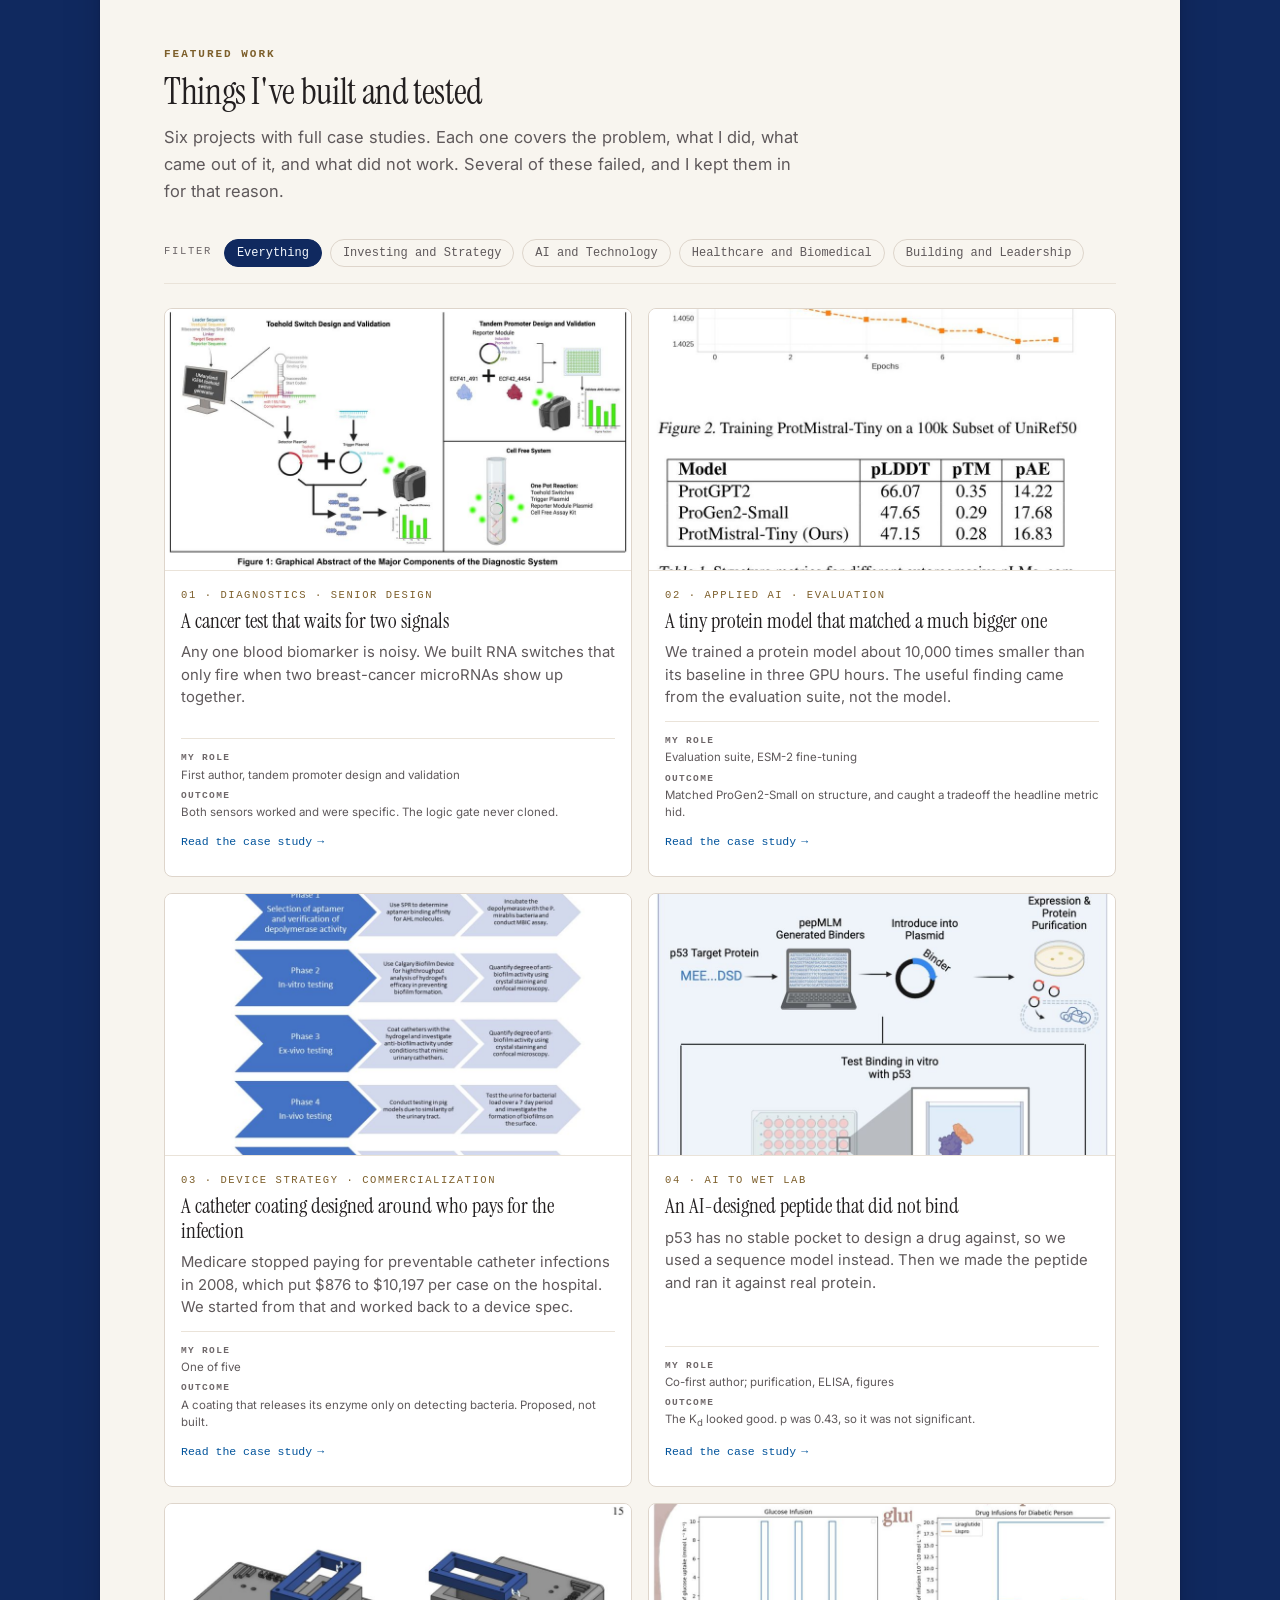
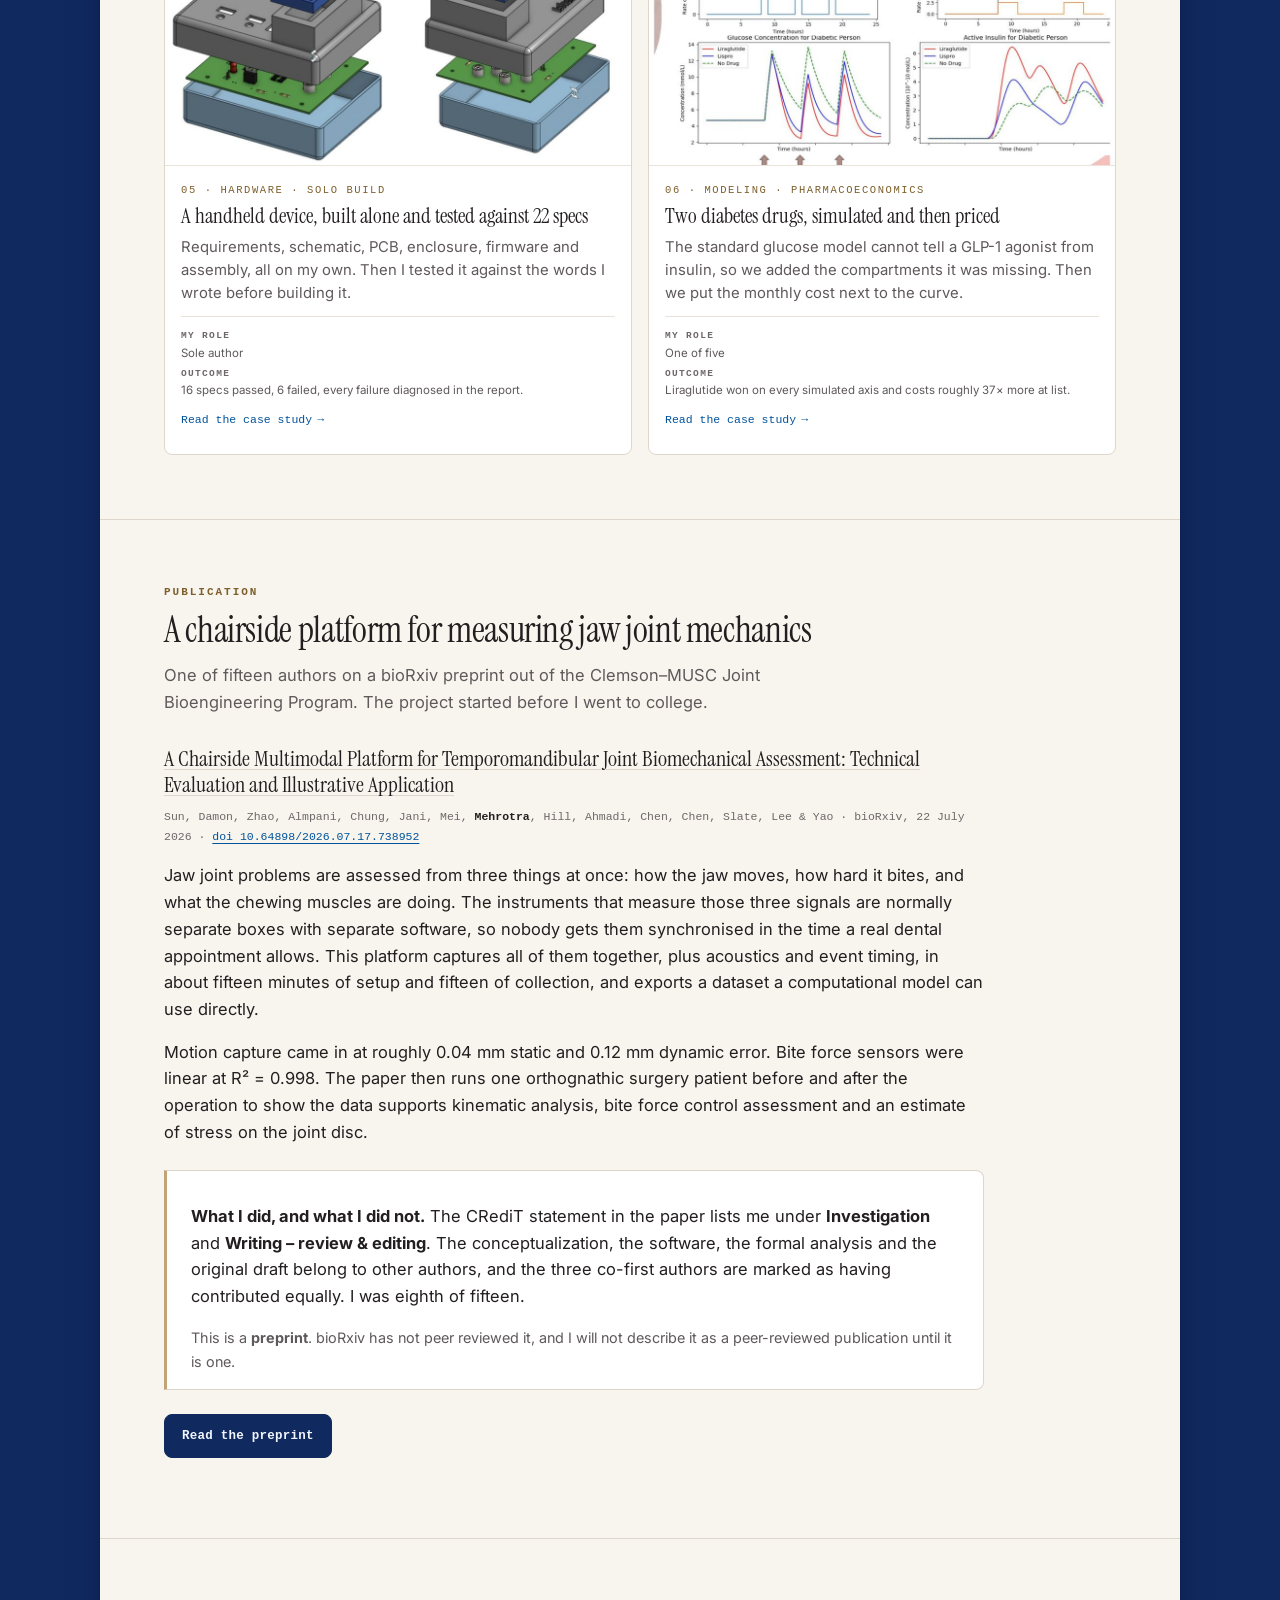
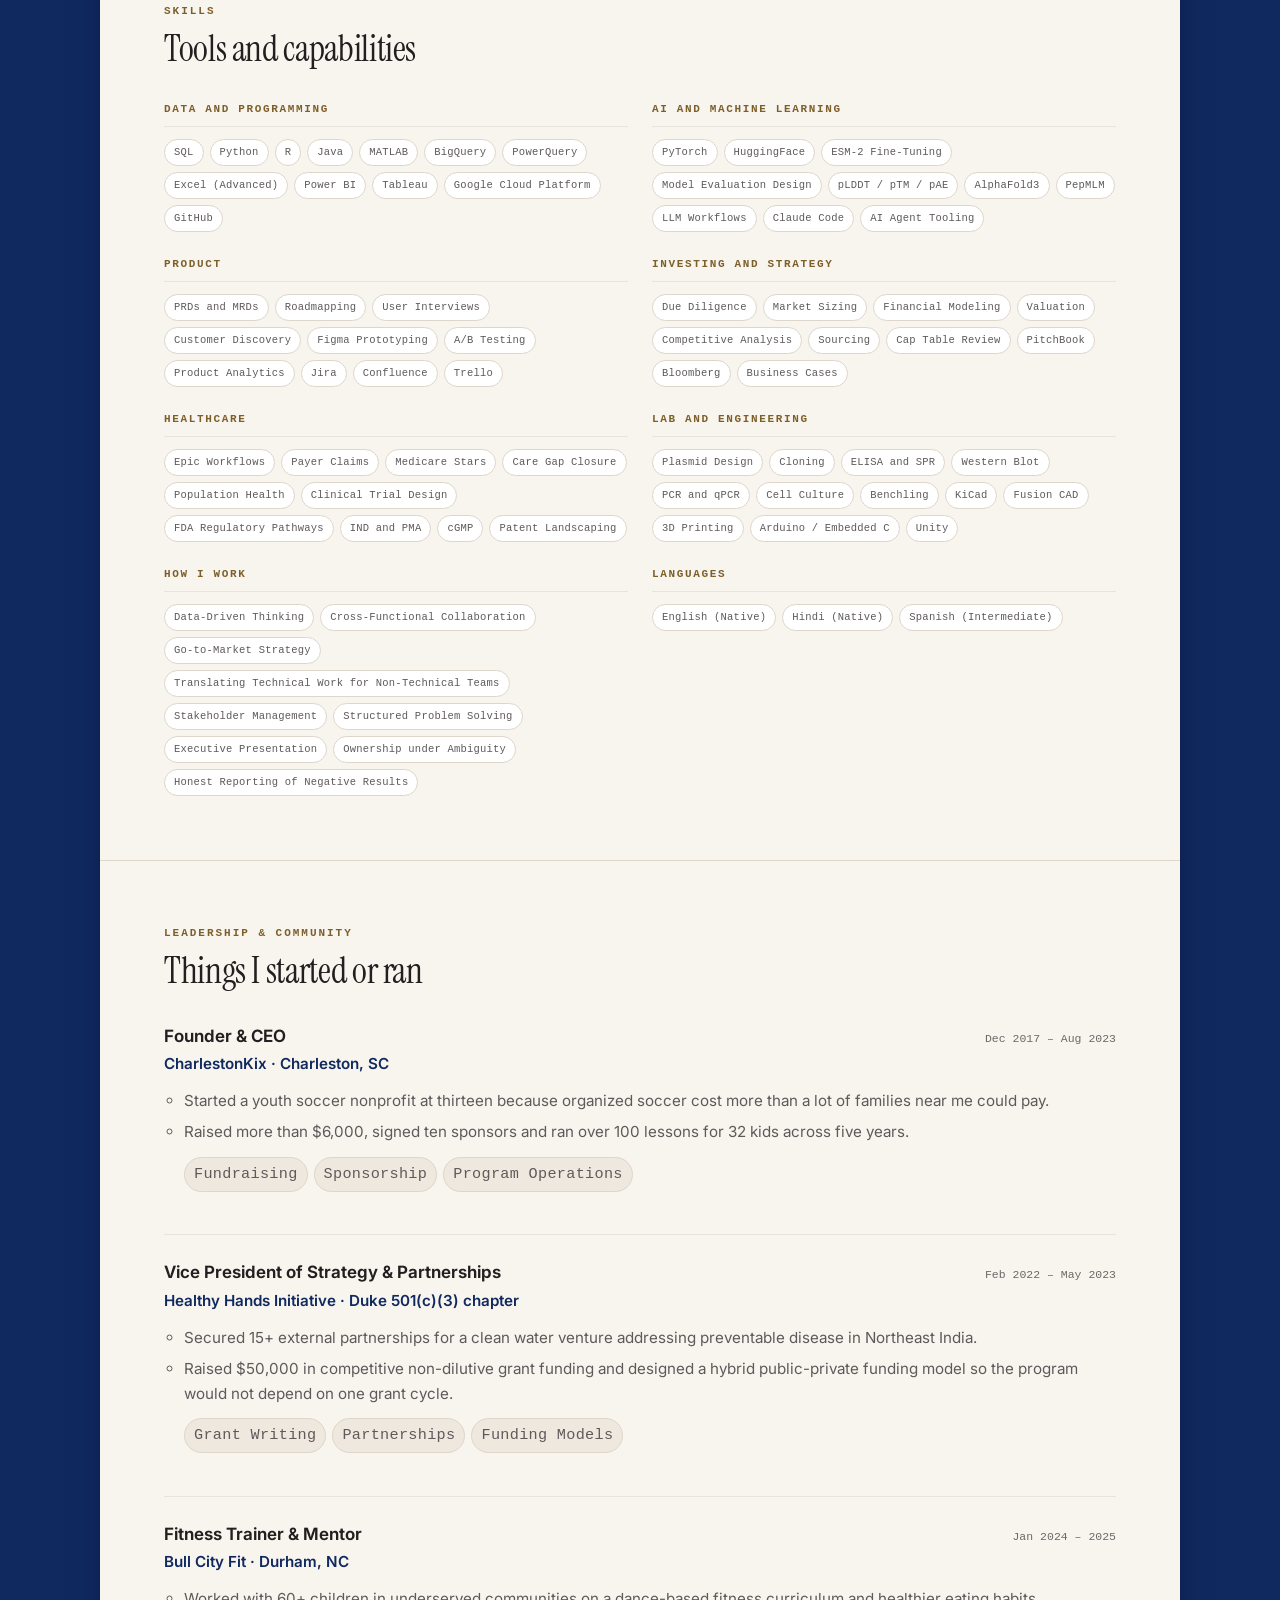
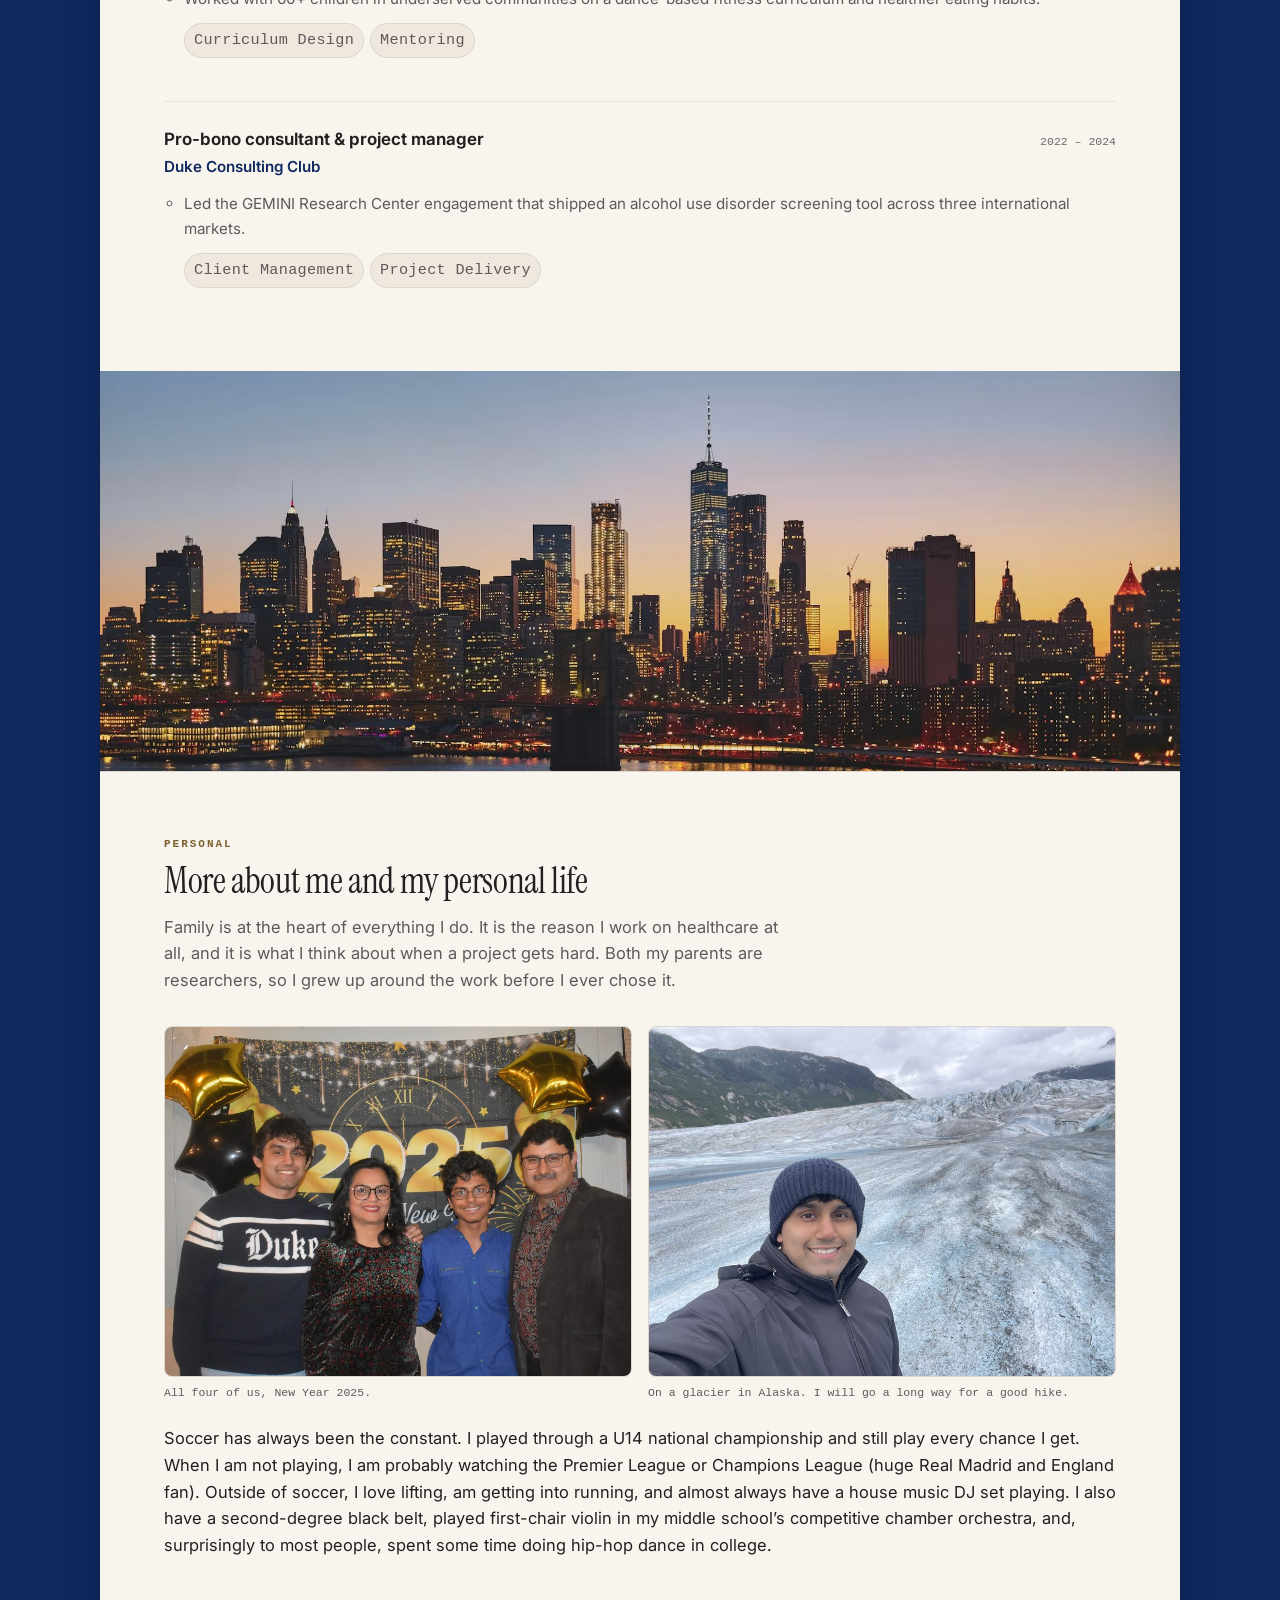
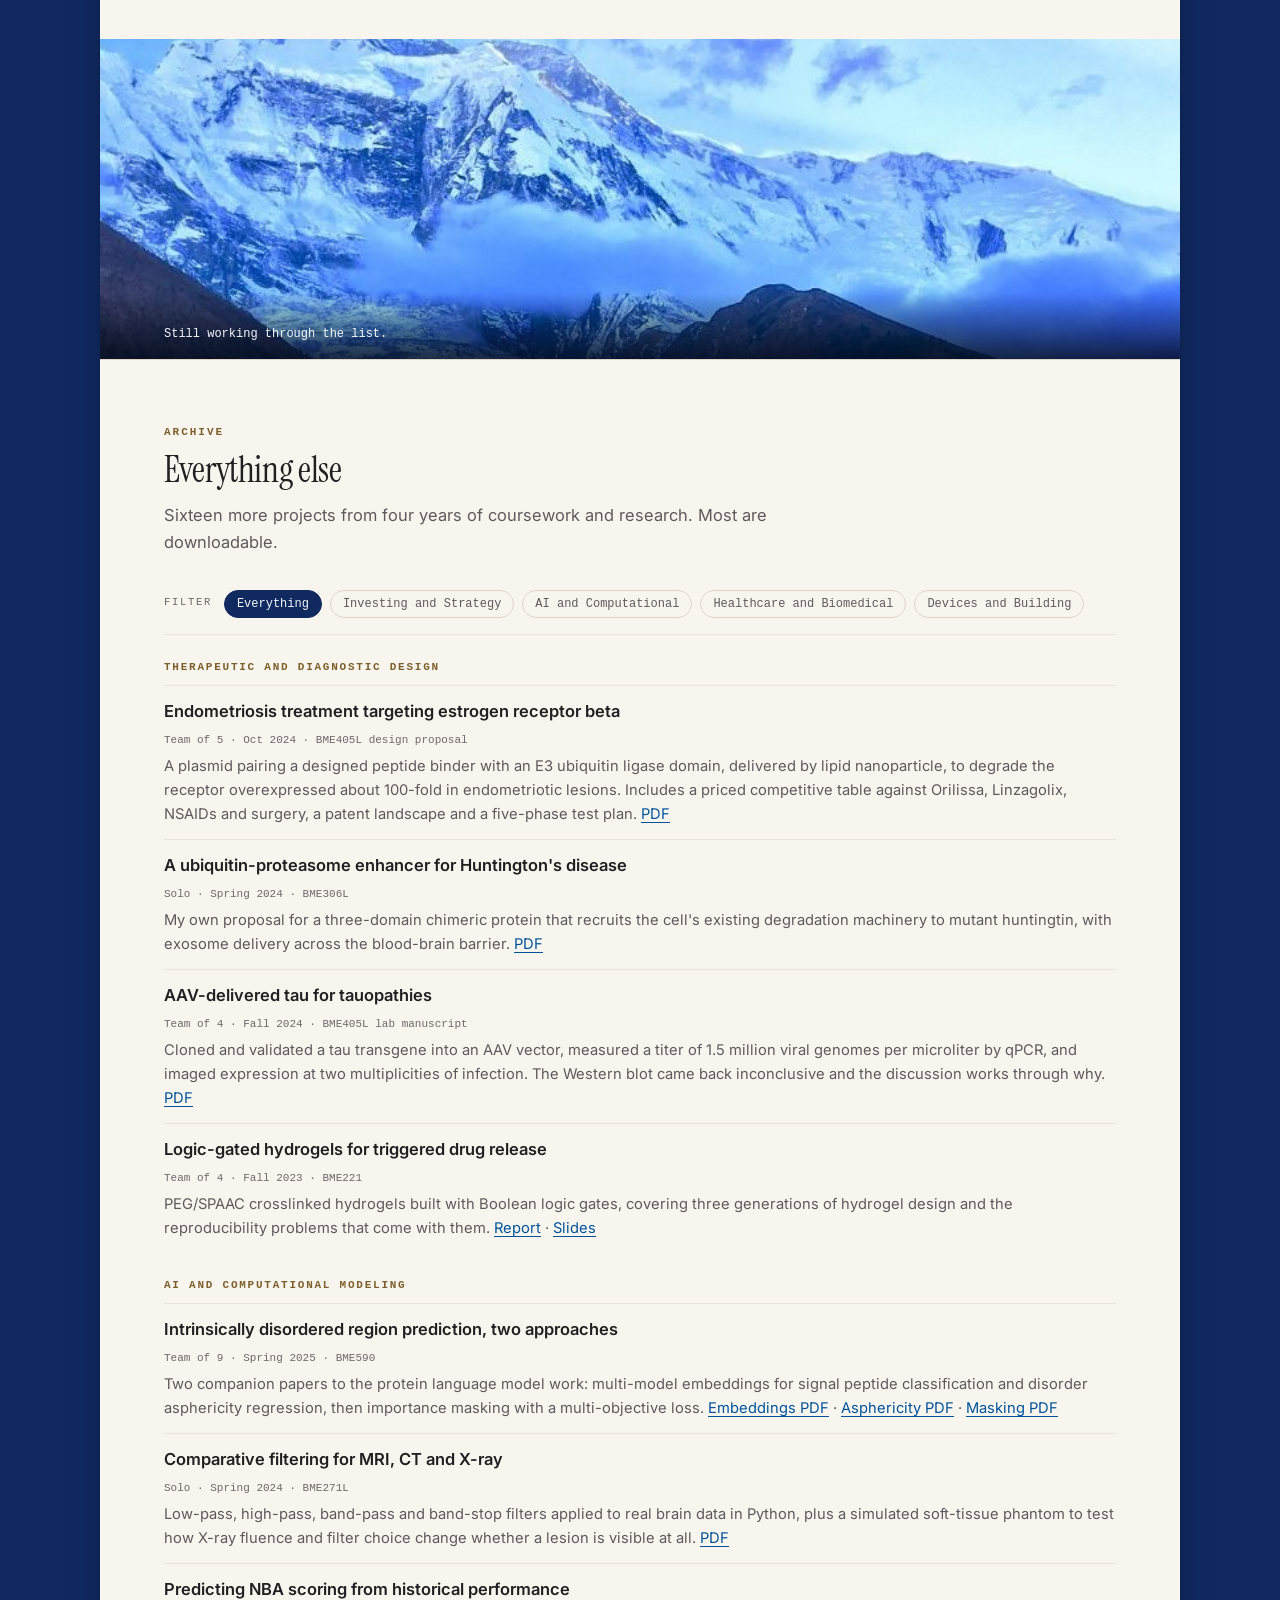
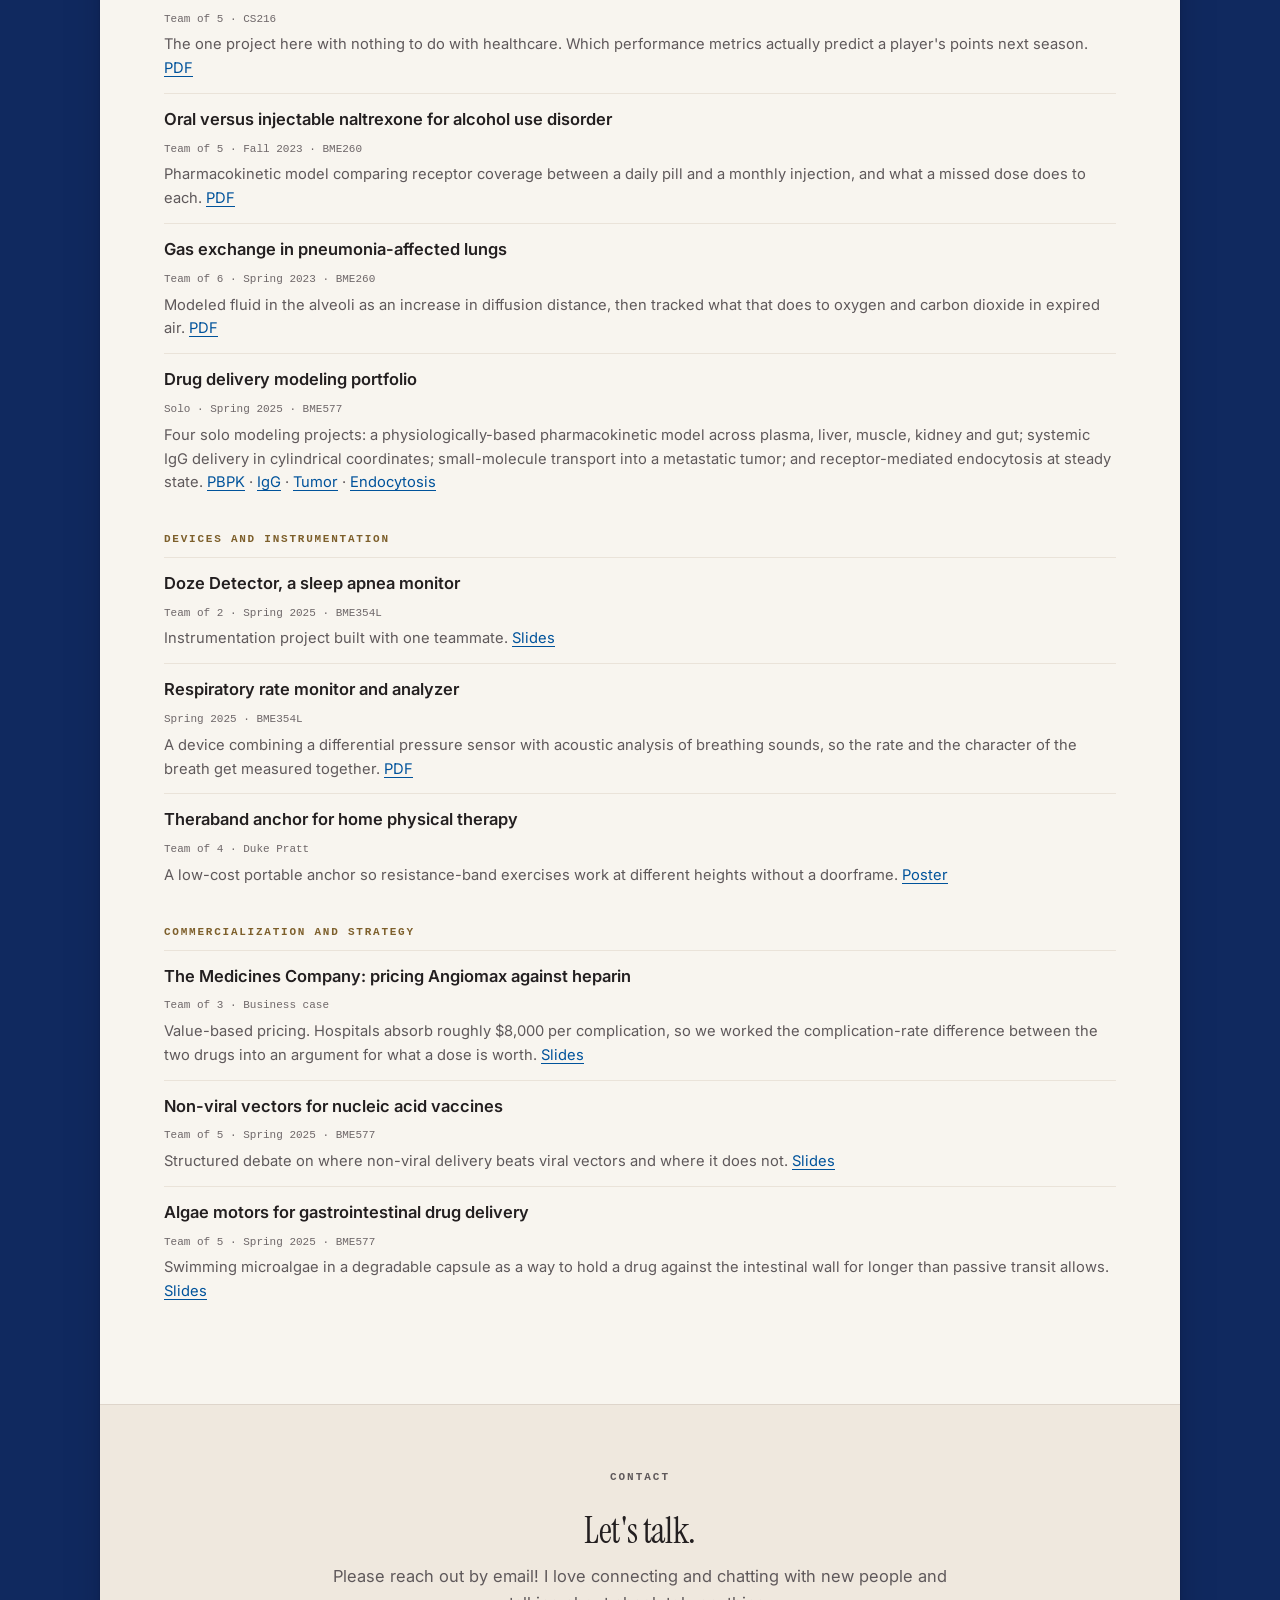
==== commit a7d837f9: "Portfolio site One scrolling page: education, about, experience, six project case studies, a co-auth" ====
--- a/index.html
+++ b/index.html
@@ -36,7 +36,6 @@
       <li><a href="#contact">Contact</a></li>
     </ul>
   </nav>
-  <a class="nav__cta" href="resume/ishaan-mehrotra-resume.pdf">Resume</a>
 </header>
 
 <main id="main">
@@ -616,7 +615,6 @@
     <div class="btnrow">
       <a class="btn btn--solid" href="mailto:ishaansmehrotra@gmail.com">ishaansmehrotra@gmail.com</a>
       <a class="btn" href="https://www.linkedin.com/in/ishaan-mehrotra-5724991b2/" rel="me noopener">LinkedIn</a>
-      <a class="btn" href="resume/ishaan-mehrotra-resume.pdf">Resume (PDF)</a>
     </div>
     <p class="footnote">Ishaan Mehrotra · New York, NY · <a href="mailto:ishaan.mehrotra@duke.edu">ishaan.mehrotra@duke.edu</a></p>
     <!-- REVIEW: add GitHub, X or a personal domain here if you want them listed. -->
--- a/assets/style.css
+++ b/assets/style.css
@@ -146,7 +146,7 @@
 }
 .nav__brand a { color: var(--on-navy); text-decoration: none; }
 .nav__brand a:hover { color: var(--gold); }
-.nav__links { display: flex; gap: var(--s1); list-style: none; margin: 0 auto 0 var(--s4); padding: 0; flex-wrap: wrap; }
+.nav__links { display: flex; gap: var(--s1); list-style: none; margin: 0 0 0 var(--s4); padding: 0; flex-wrap: wrap; }
 .nav__links a {
   display: block; padding: 6px 11px; border-radius: 6px; text-decoration: none;
   font-size: 14px; color: var(--on-navy-dim);
@@ -154,12 +154,6 @@
 }
 .nav__links a:hover { background: rgba(255,248,240,.1); color: var(--on-navy); }
 .nav__links a[aria-current="true"] { color: var(--gold); background: rgba(195,164,119,.12); }
-.nav__cta {
-  font-family: var(--mono); font-size: 12px; white-space: nowrap;
-  padding: 8px 14px; border-radius: 7px; text-decoration: none;
-  background: var(--gold); color: var(--navy-900); font-weight: 700;
-}
-.nav__cta:hover { background: #D7BD93; color: var(--navy-900); }
 .nav__toggle { display: none; }
 
 /* the paper sheet everything sits on */
@@ -531,8 +525,7 @@
     height: auto; padding: 7px var(--s4) 6px;
     flex-wrap: wrap; gap: 6px var(--s3); row-gap: 6px;
   }
-  .nav__brand { flex: 1 1 auto; order: 1; }
-  .nav__cta { order: 2; margin-left: auto; padding: 6px 12px; }
+  .nav__brand { flex: 1 1 100%; order: 1; }
   .nav > nav { order: 3; flex: 1 0 100%; min-width: 0; }
   .nav__links {
     width: 100%; margin: 0; gap: 2px;
@@ -541,7 +534,7 @@
   }
   .nav__links::-webkit-scrollbar { display: none; }
   .nav__links a { white-space: nowrap; font-size: 13px; padding: 5px 9px; }
-  .sec { scroll-margin-top: 104px; }
+  .sec { scroll-margin-top: 88px; }
 }
 
 @media (max-width: 880px) {
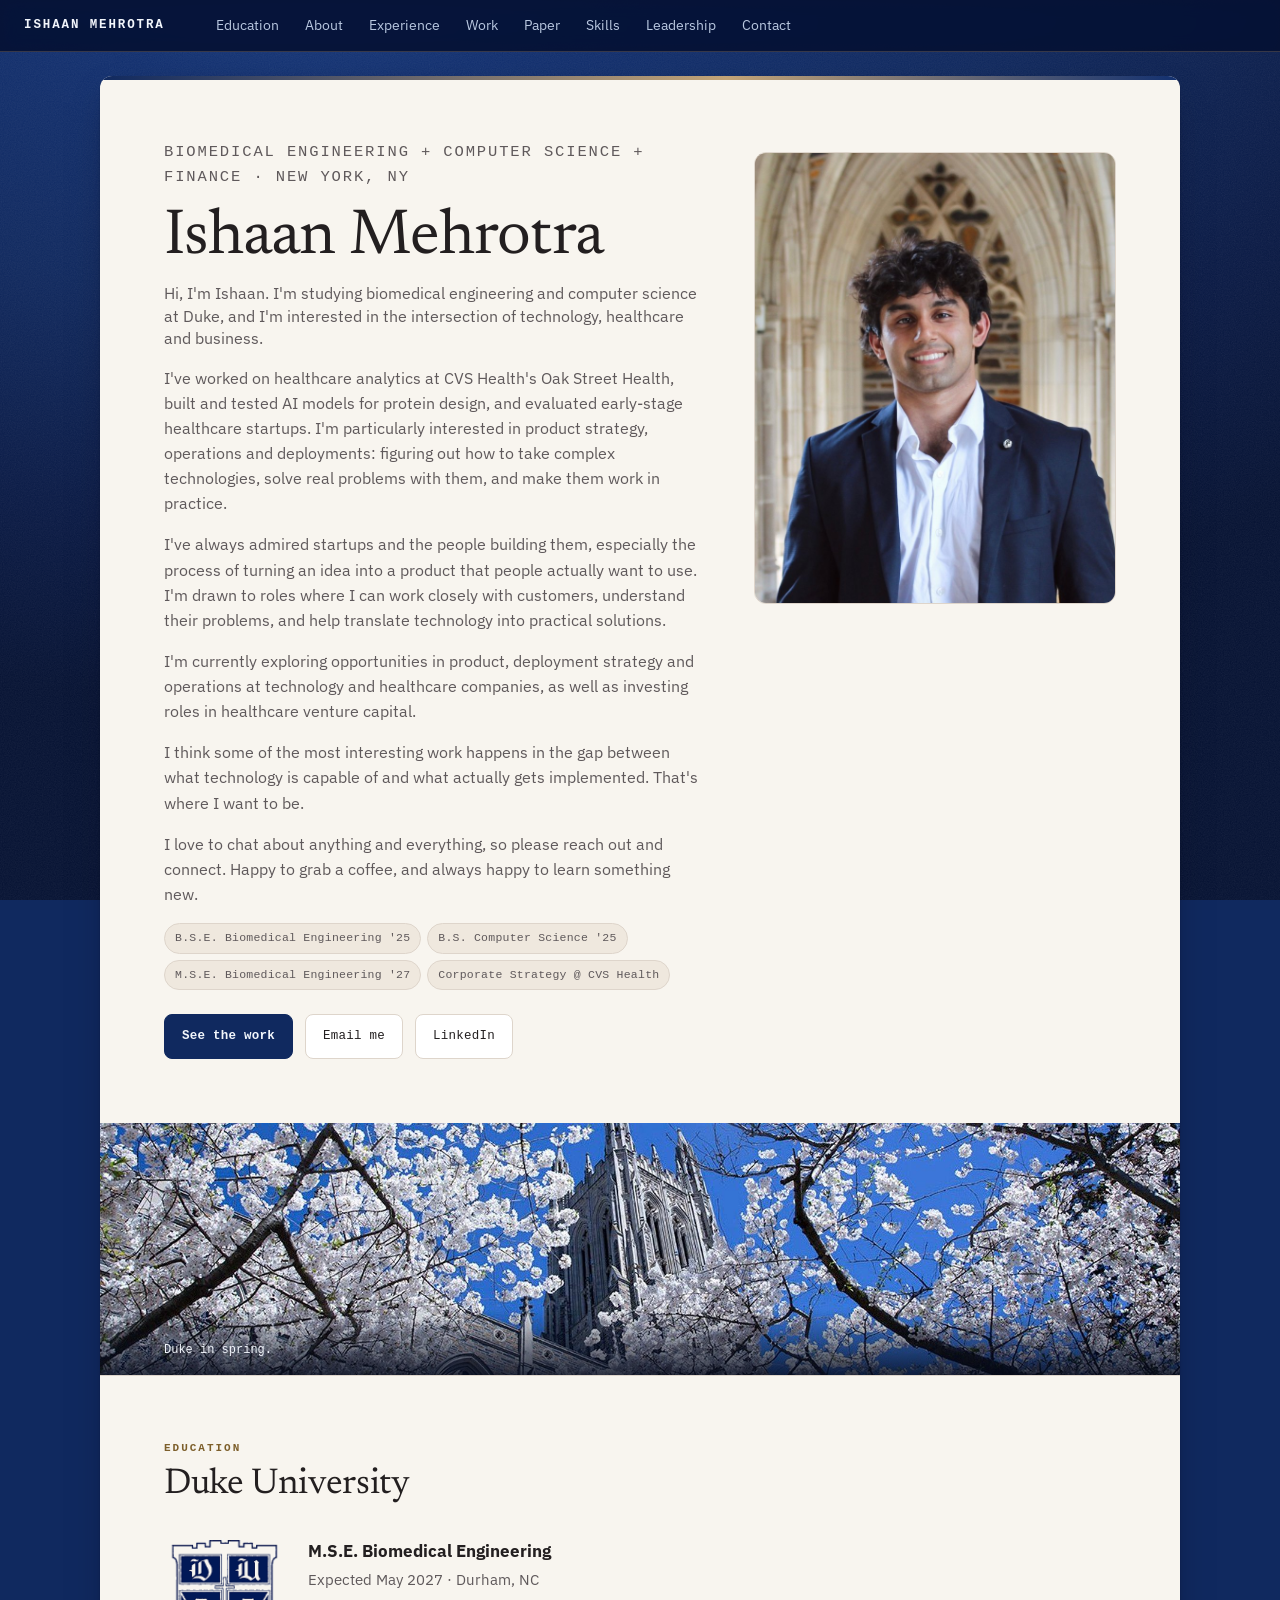
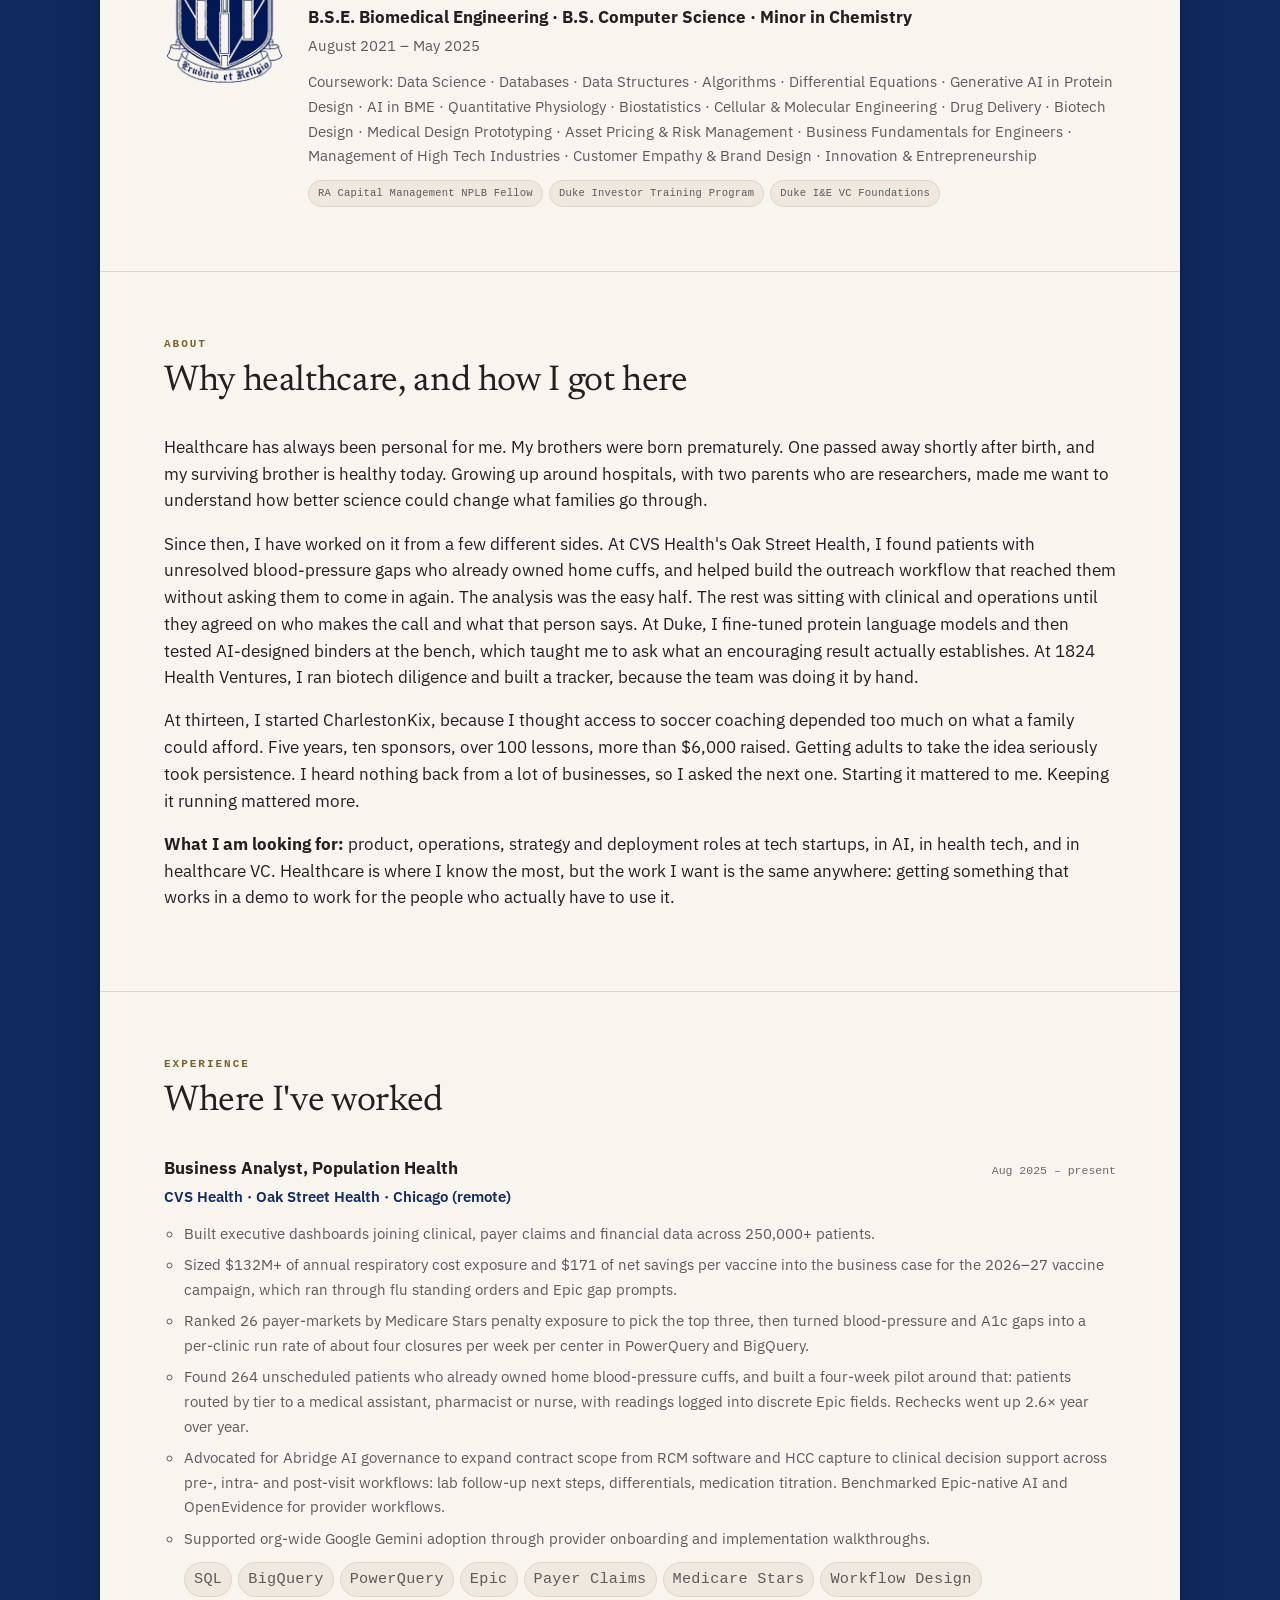
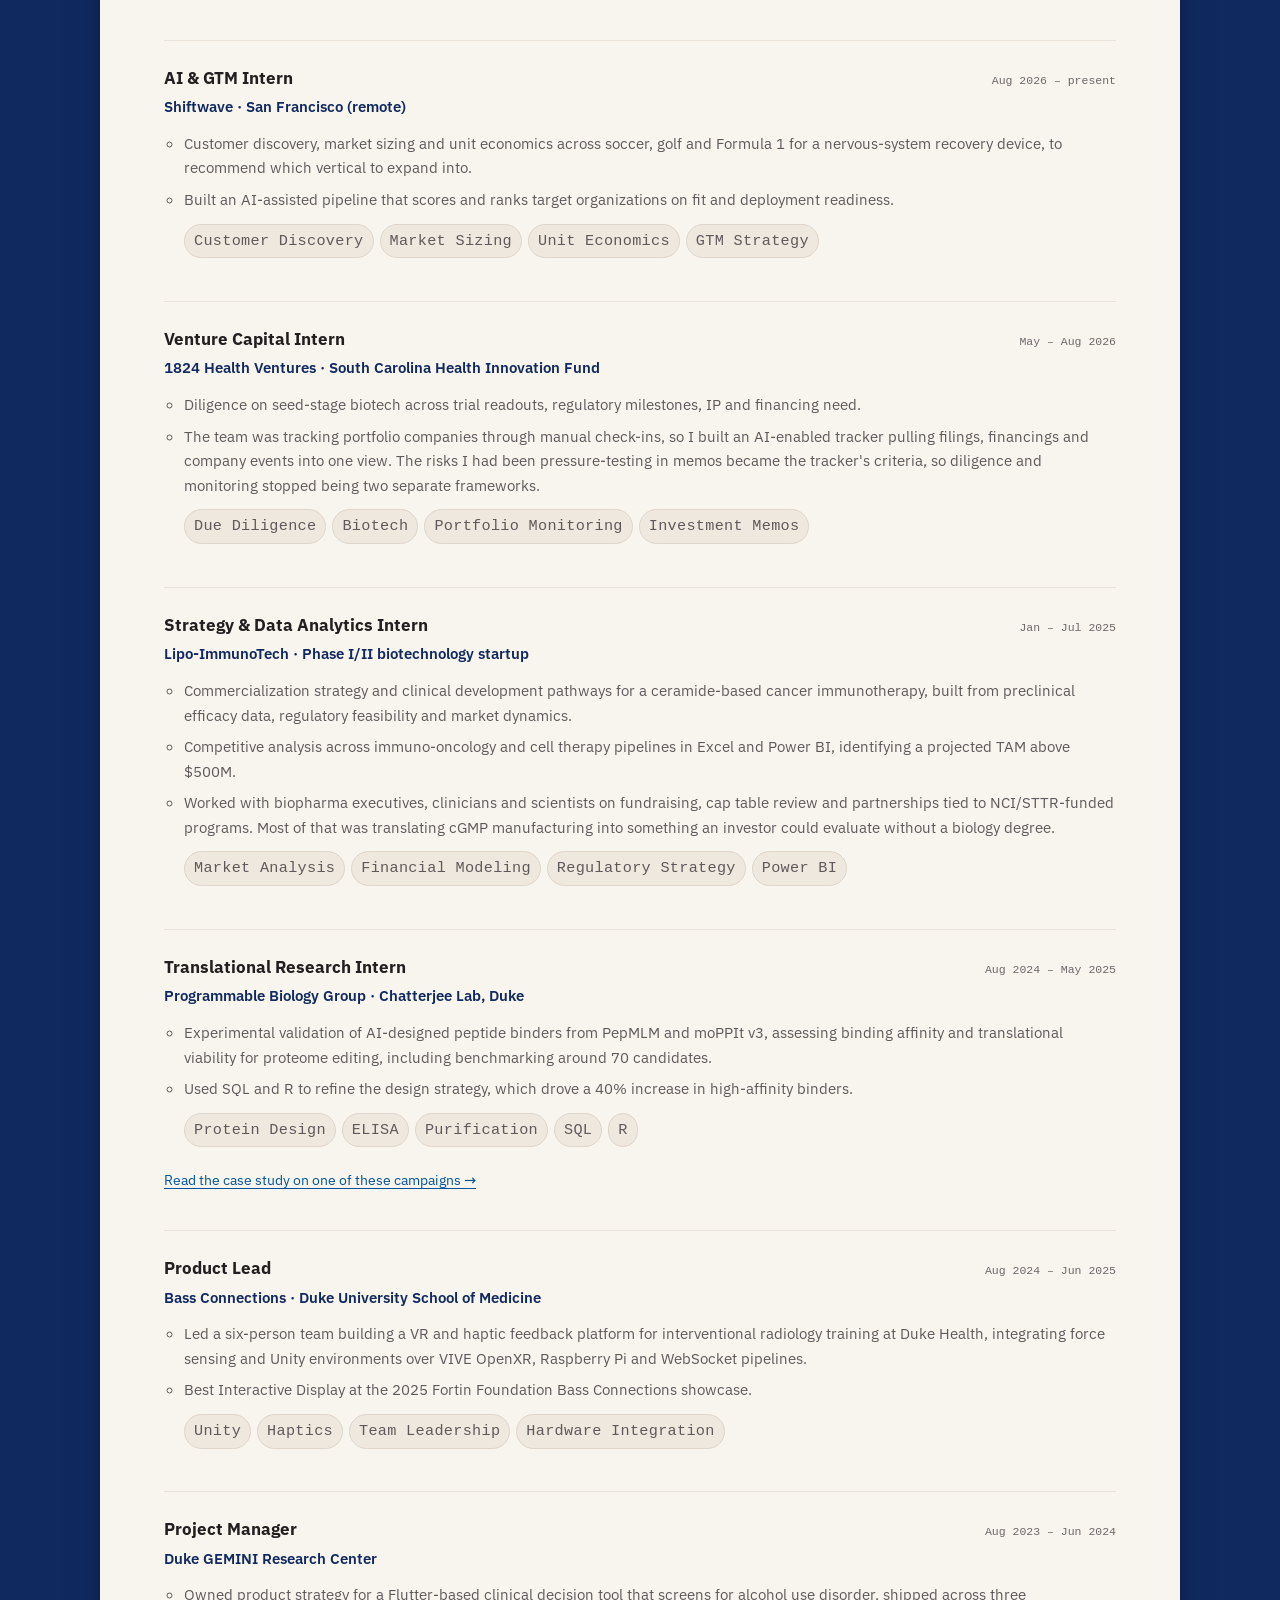
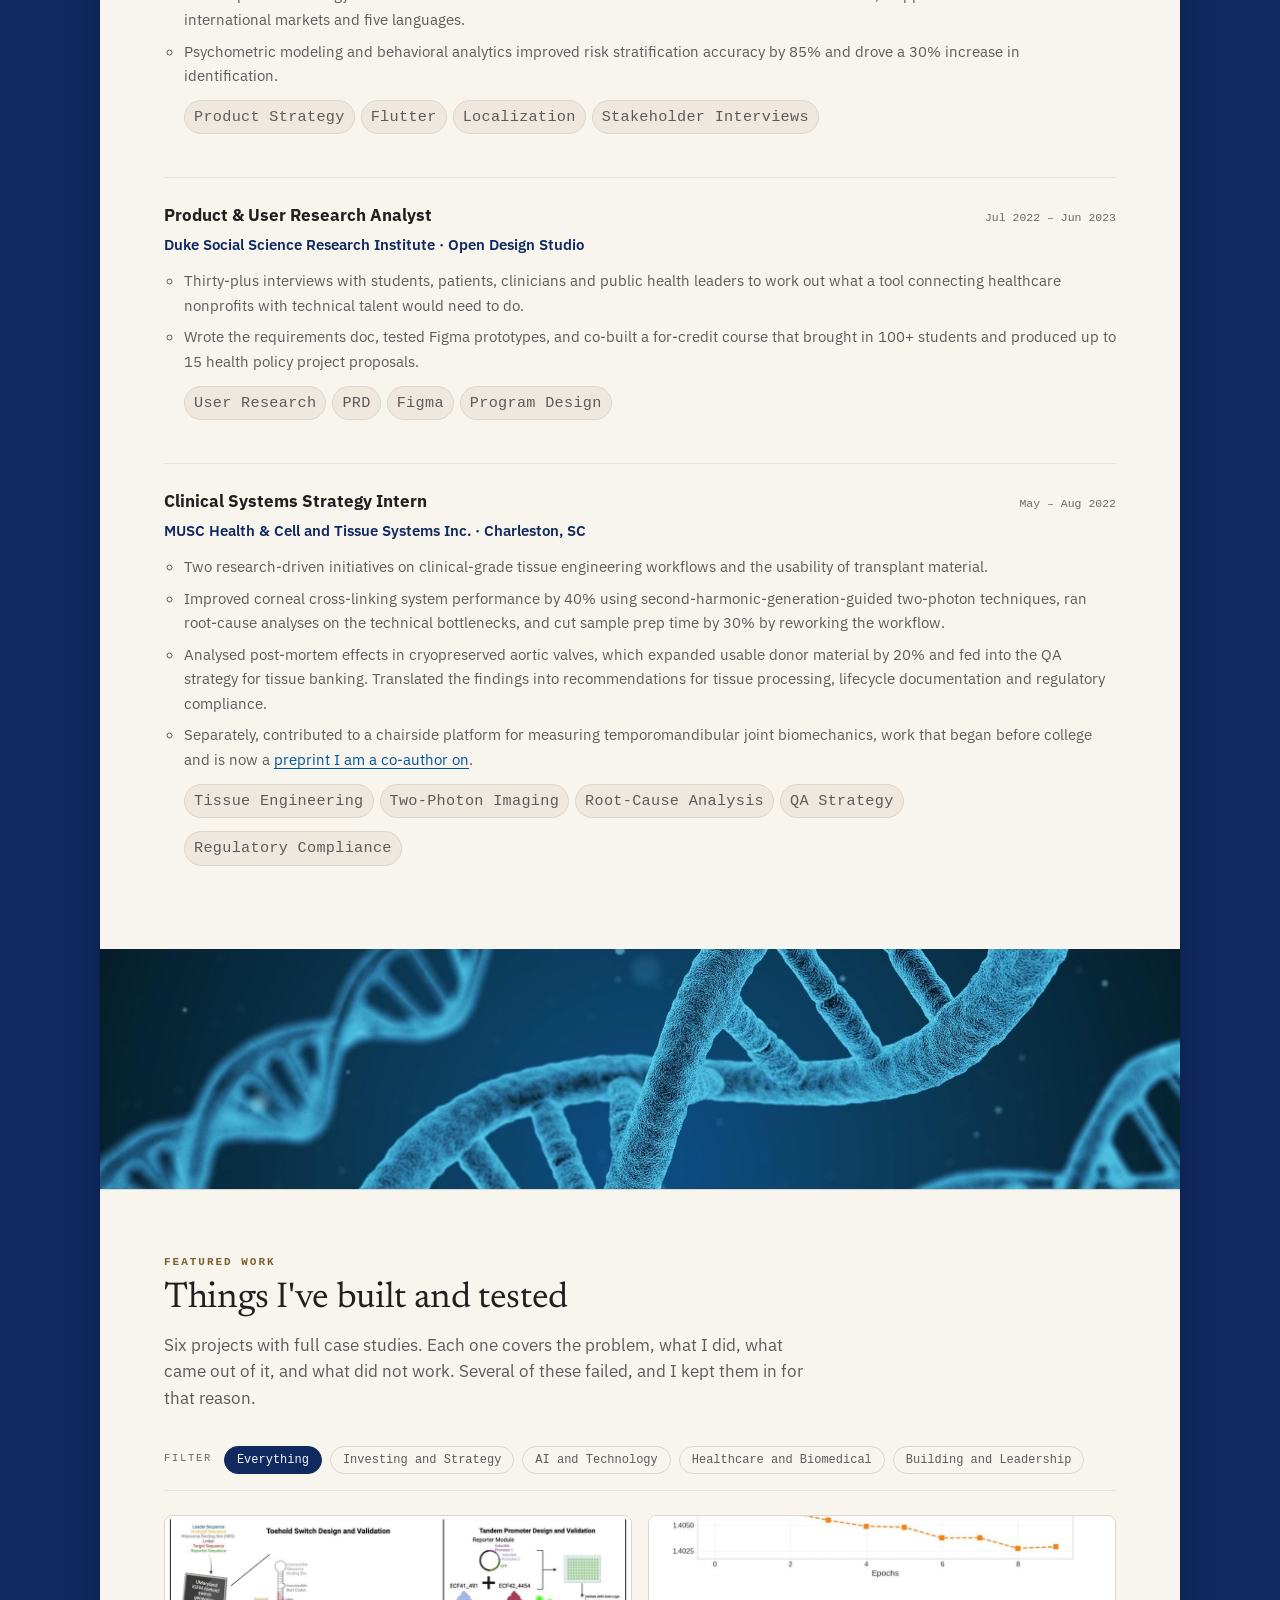
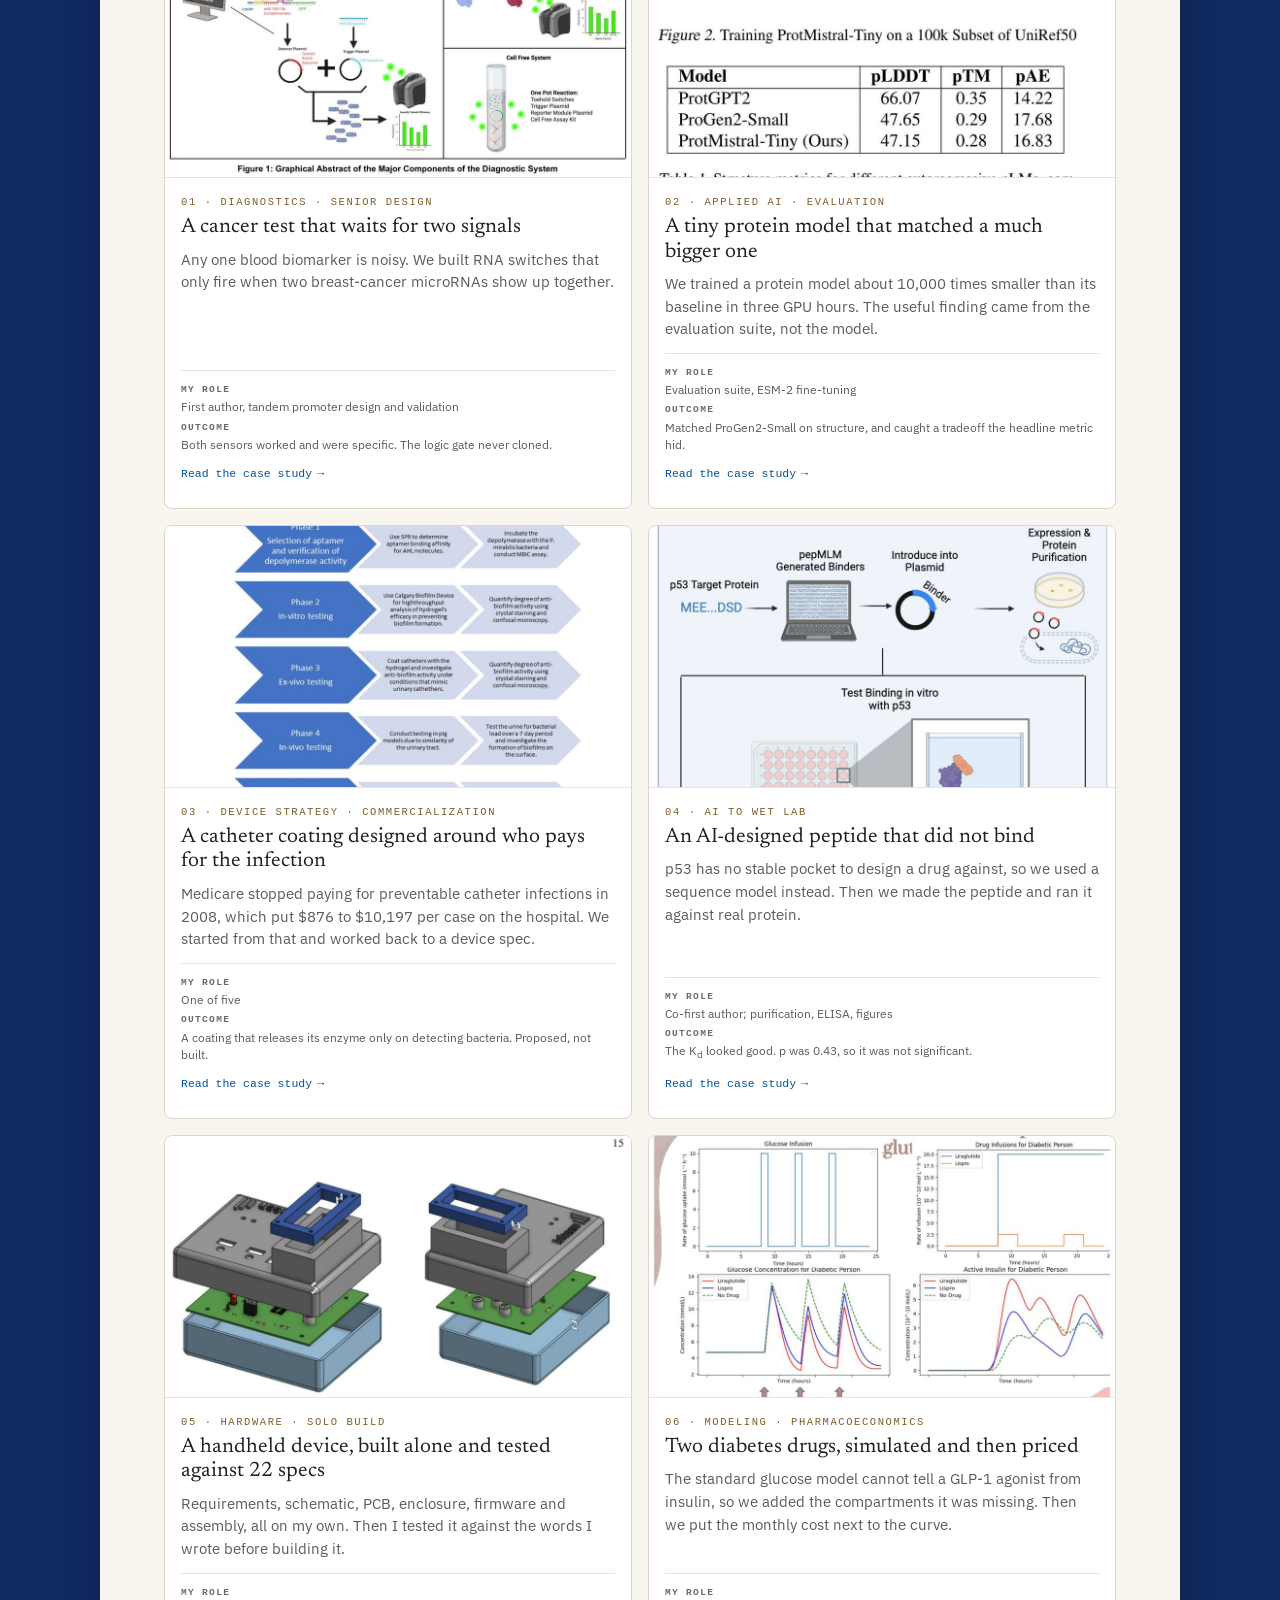
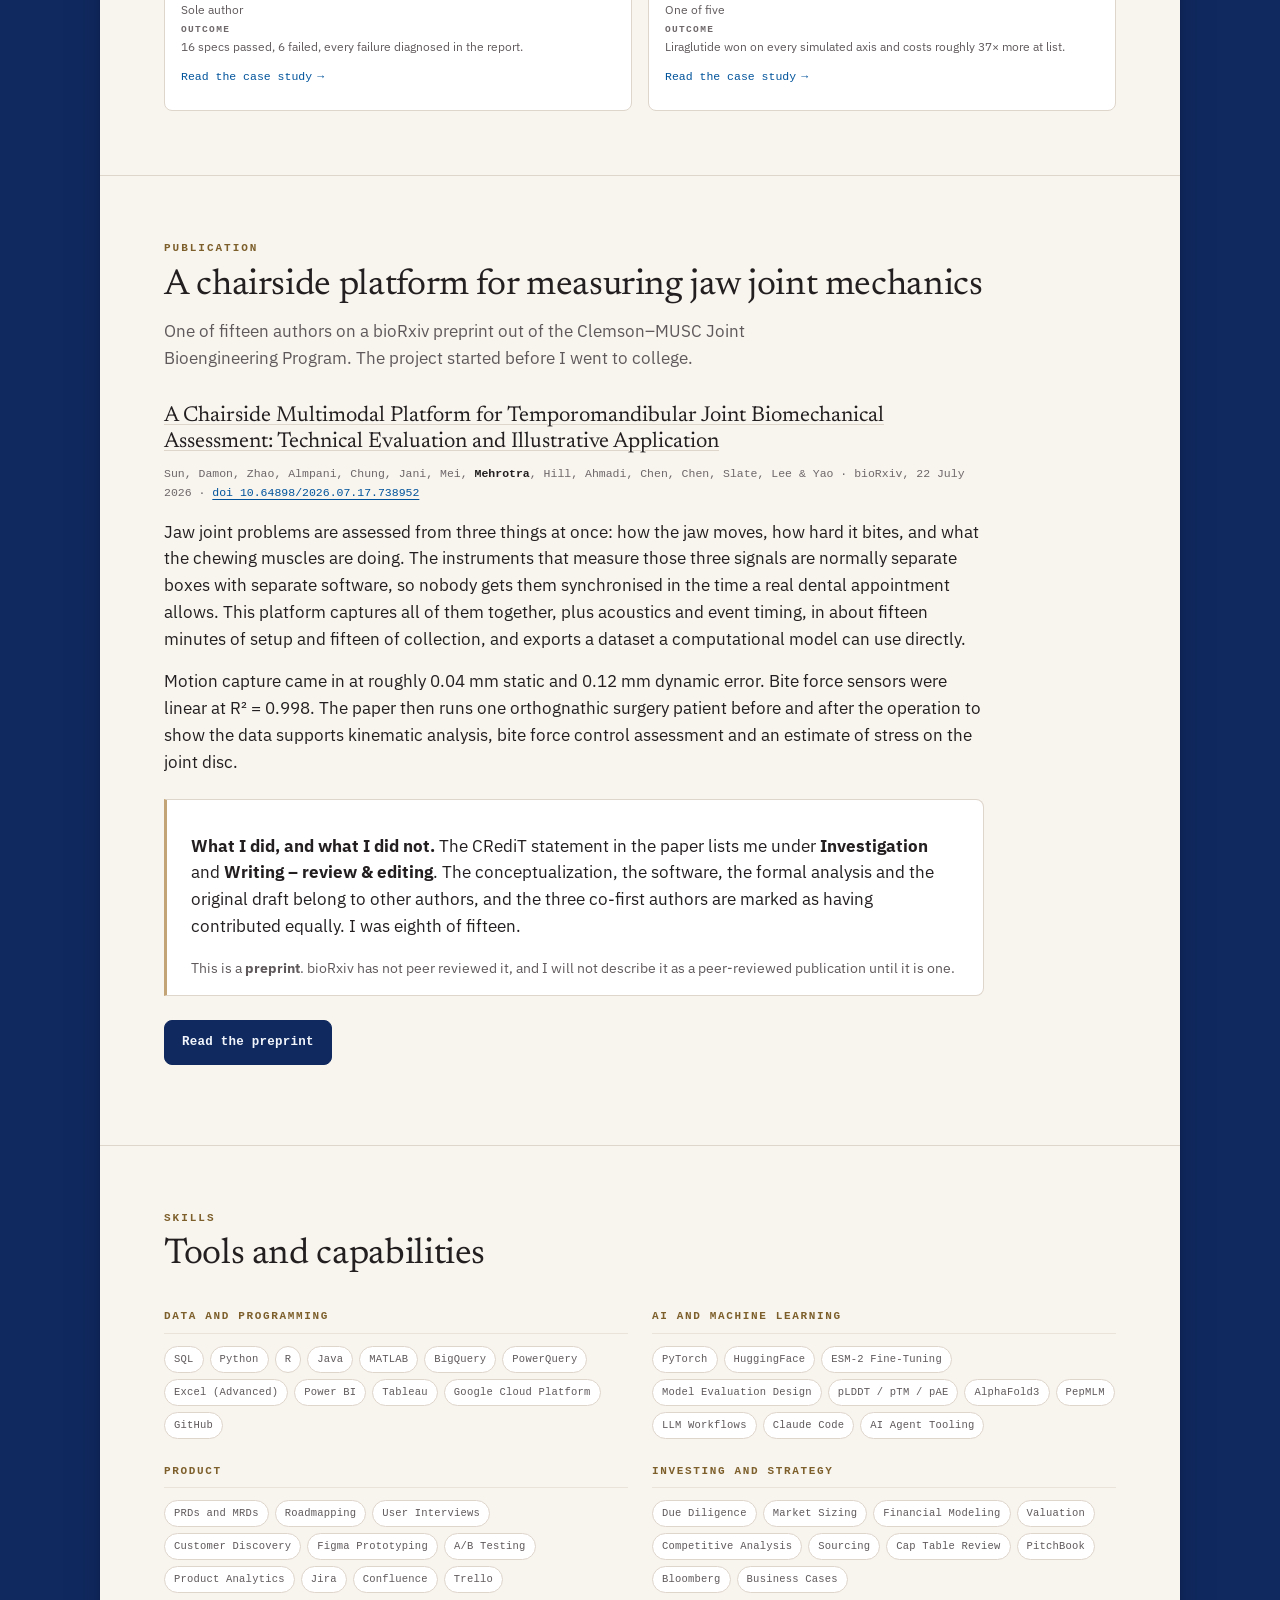
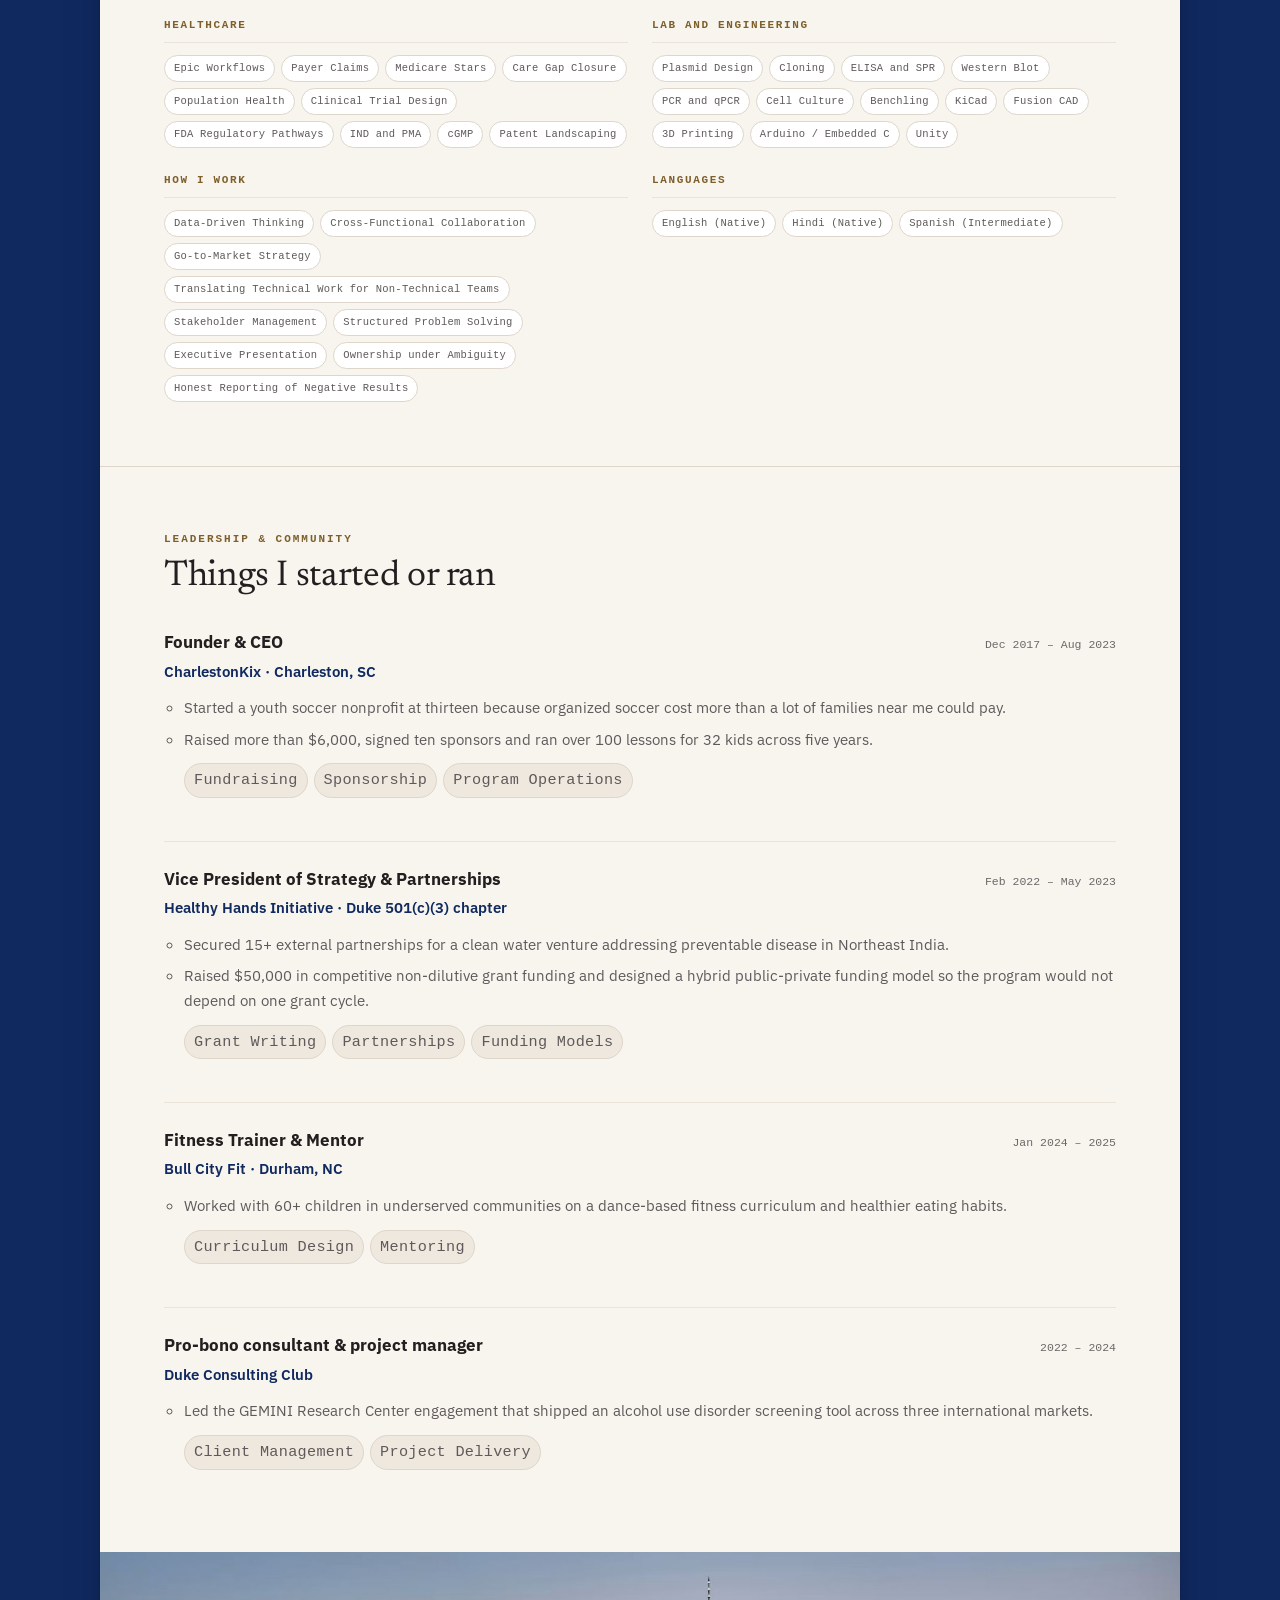
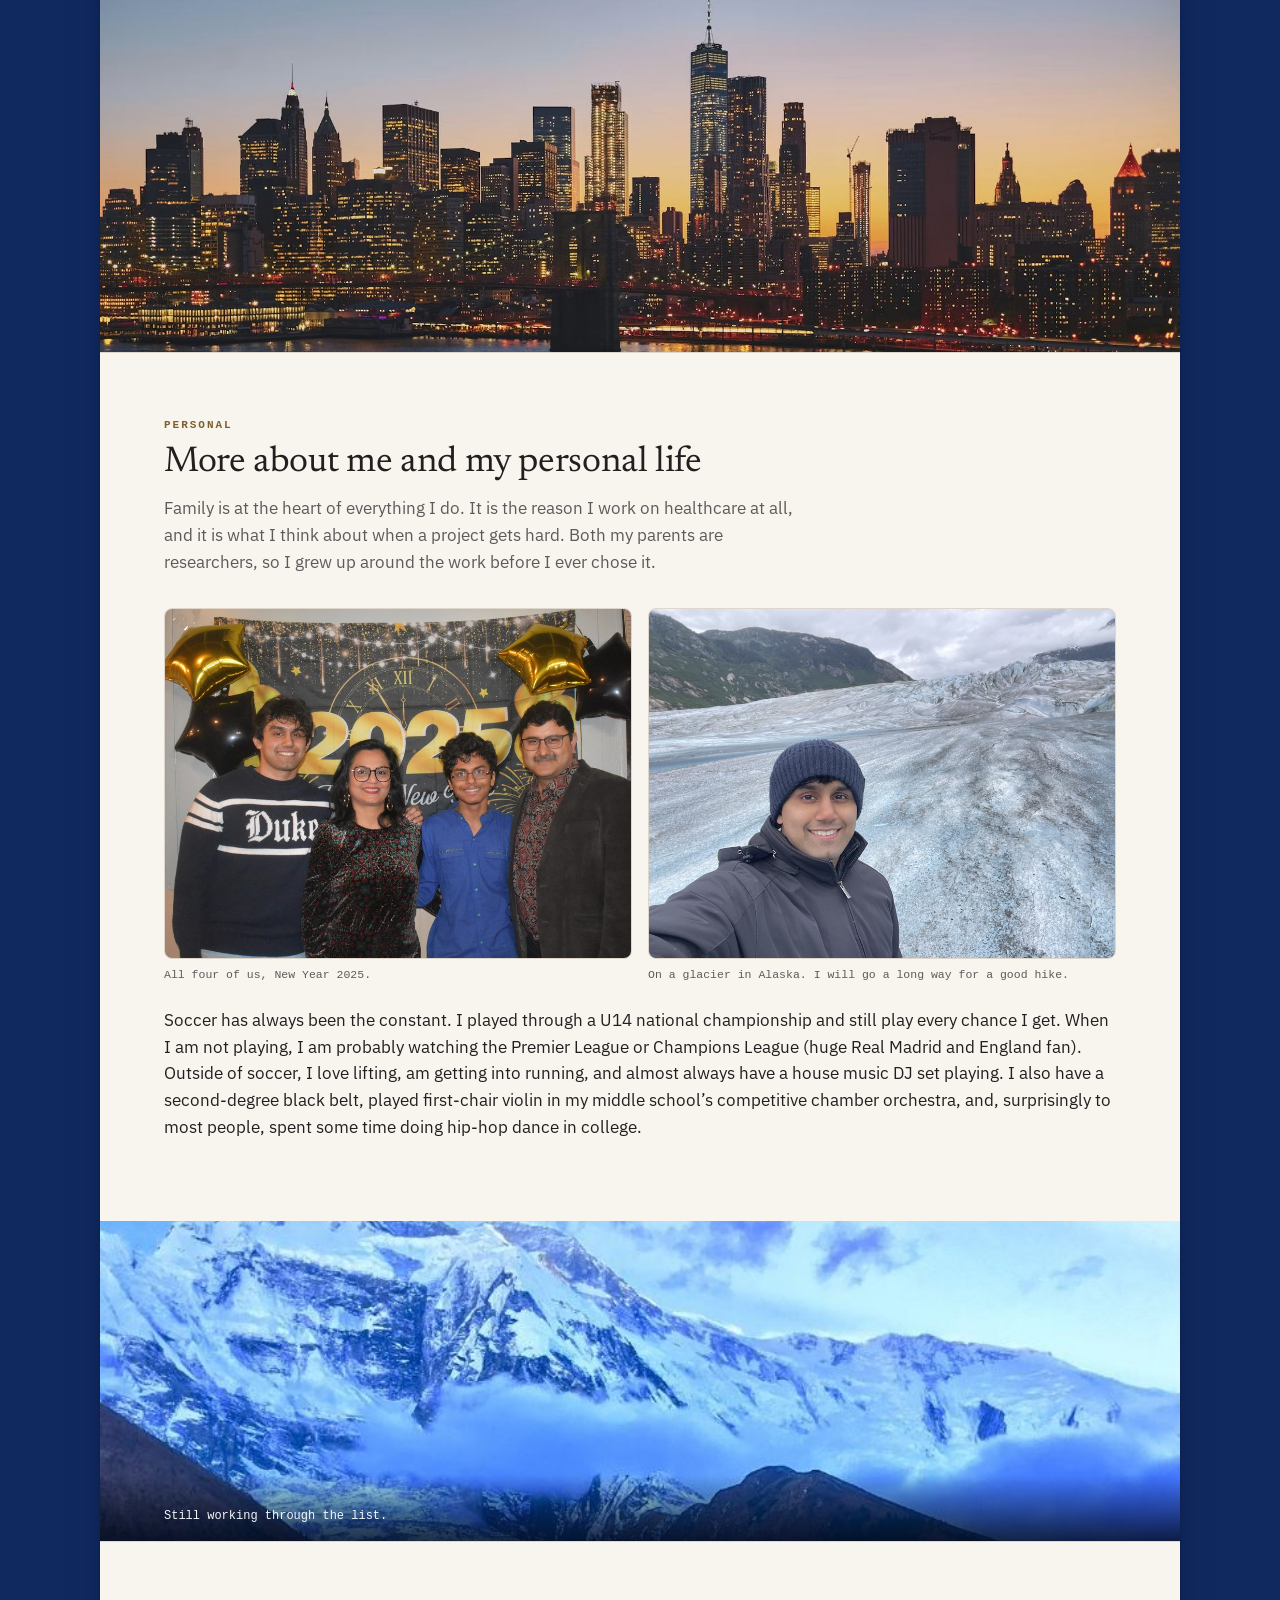
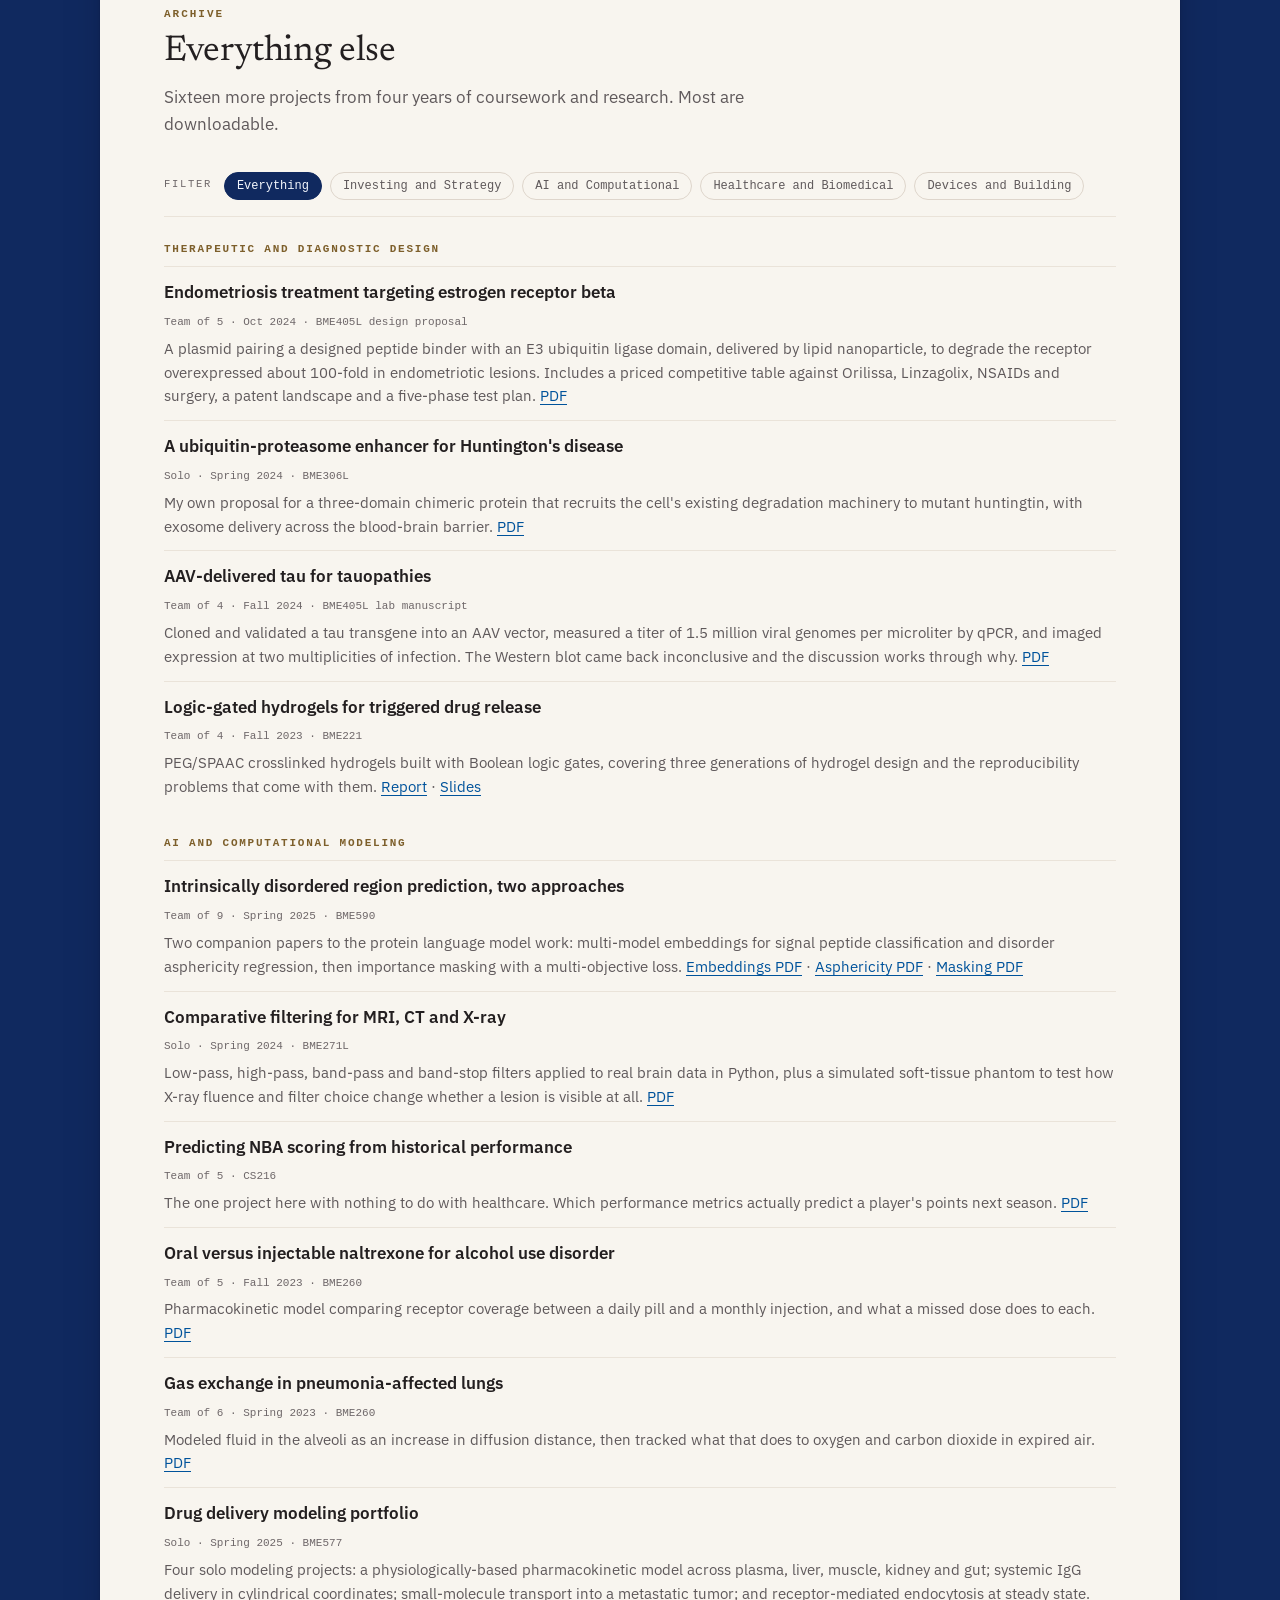
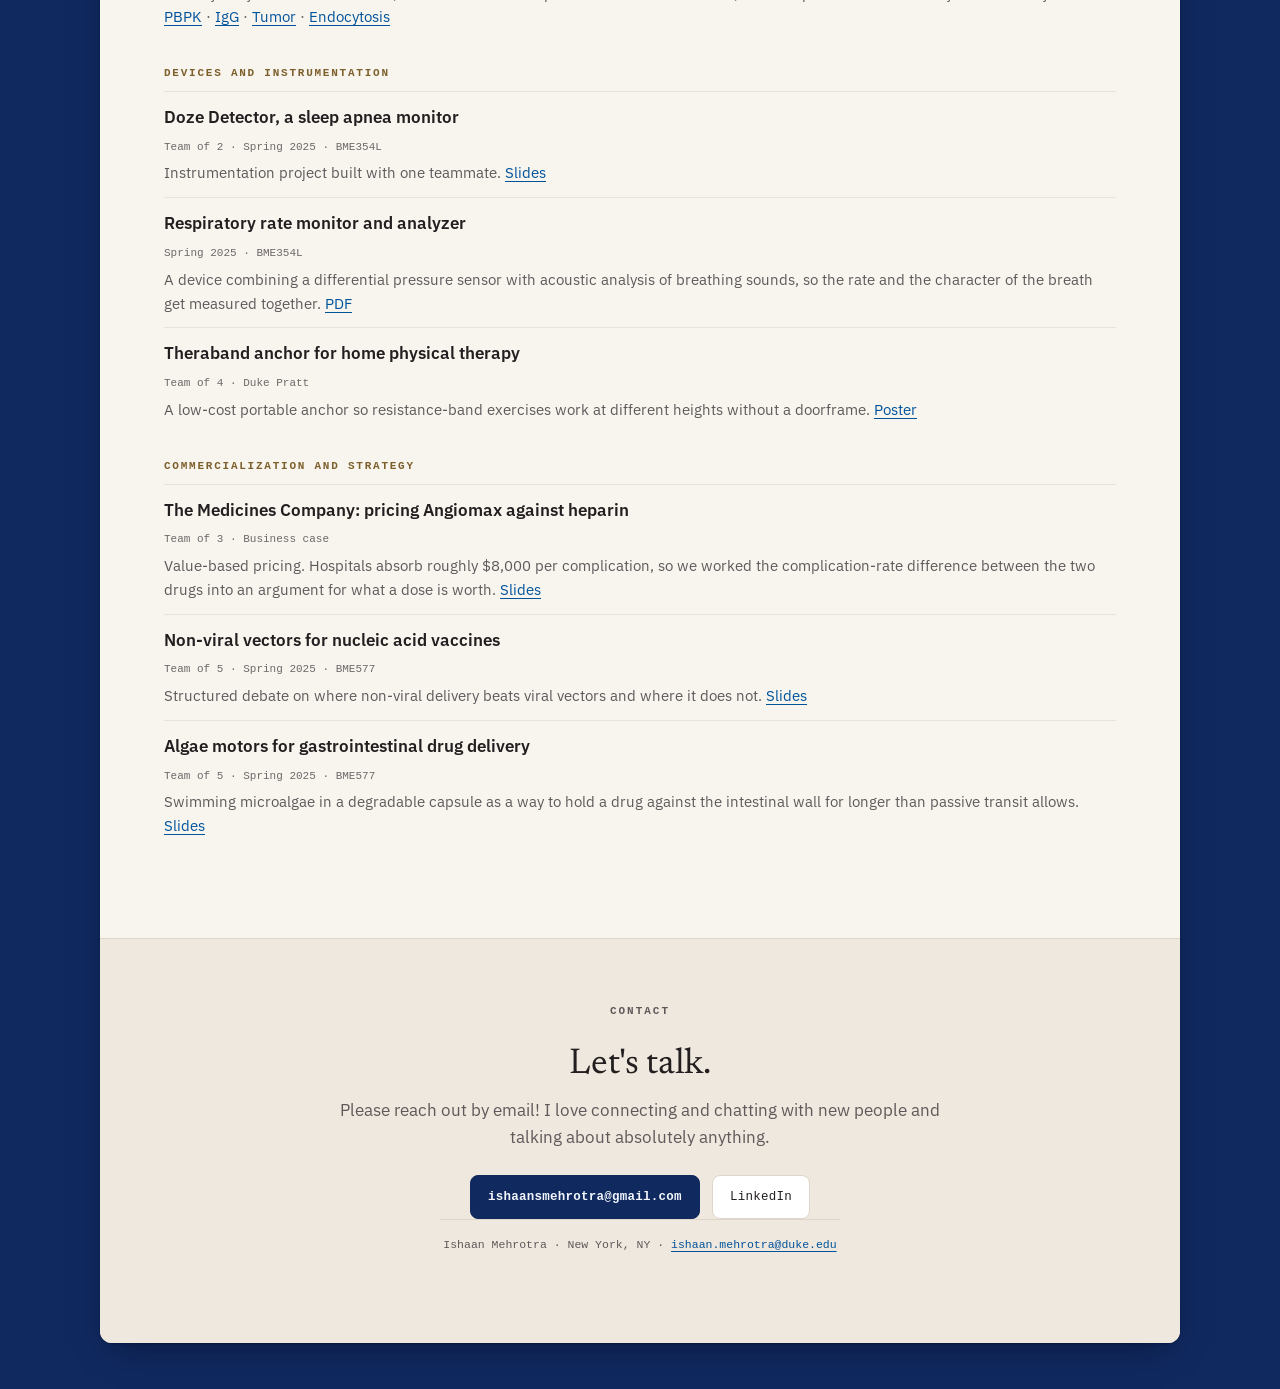
==== commit cc972f4a: "Self-hosted typefaces, shorter About Newsreader for display, IBM Plex Sans for text, IBM Plex Mono f" ====
--- a/index.html
+++ b/index.html
@@ -13,9 +13,8 @@
 <meta property="og:image" content="assets/img/portrait.jpg">
 <meta name="twitter:card" content="summary_large_image">
 <link rel="icon" href="assets/favicon.svg">
-<link rel="preconnect" href="https://fonts.googleapis.com">
-<link rel="preconnect" href="https://fonts.gstatic.com" crossorigin>
-<link href="https://fonts.googleapis.com/css2?family=Instrument+Serif:ital@0;1&family=Inter:wght@400;450;500;600;650&display=swap" rel="stylesheet">
+<link rel="preload" href="assets/fonts/newsreader-400.woff2" as="font" type="font/woff2" crossorigin>
+<link rel="preload" href="assets/fonts/ibm-plex-sans-400.woff2" as="font" type="font/woff2" crossorigin>
 <link rel="stylesheet" href="assets/style.css">
 </head>
 <body>
@@ -112,17 +111,11 @@
 
     <p>Healthcare has always been personal for me. My brothers were born prematurely. One passed away shortly after birth, and my surviving brother is healthy today. Growing up around hospitals, with two parents who are researchers, made me want to understand how better science could change what families go through.</p>
 
-    <p>At CVS Health's Oak Street Health, the work I am proudest of is turning a finding in patient data into a change in care delivery. I found patients with unresolved blood-pressure care gaps who already owned home cuffs, which meant we could reach them without asking them to come in for another visit. I helped build an outreach workflow across medical assistants, pharmacists and nurses, with readings captured in Epic. Getting the clinical and operational teams aligned meant understanding what each one needed and making the process practical for the people actually using it. More patients finished their rechecks, which is the part that made it worth doing.</p>
-
-    <p>At Duke, I helped build and evaluate a protein language model, including fine-tuning ESM-2 and developing our evaluation suite. We found that improving structure-confidence scores could hide weaker predictions of thermostability. I had to question a result I wanted to believe. Alongside that, I experimentally tested AI-designed peptide binders in the Chatterjee Lab. Having worked on both the model and the bench validation is something I am glad about. It taught me to ask what an encouraging result actually establishes, and what still needs testing.</p>
-
-    <p>I have also spent time on the investing side, through 1824 Health Ventures and the South Carolina Health Innovation Fund. At 1824 I supported biotech diligence and noticed the team was tracking portfolio updates by hand, so I built an AI-enabled tracker that brought clinical milestones, company filings and financing events into one place.</p>
-
-    <p>At thirteen I founded CharlestonKix, because I thought access to soccer coaching depended too much on what a family could afford. Over five years I raised more than $6,000, secured ten sponsors and helped run over 100 lessons. Getting adults to take the idea seriously took persistence. I heard nothing back from a lot of businesses, so I asked the next one. Starting it mattered to me. Keeping it running for years mattered more.</p>
-
-    <p>I have run into that same persistence in very different places: winning a U14 national championship with my soccer team, earning a second-degree black belt, earning first chair violin in my middle school's competitive chamber orchestra, debugging a biological model, or asking one more business to sponsor CharlestonKix. It has shaped what I look for in founders. Competitiveness, curiosity, and the conviction to keep going through uncertainty.</p>
-
-    <p><strong>What I am looking for:</strong> product, operations, strategy or deployment roles at a tech startup, health tech, AI in healthcare, and healthcare VC.</p>
+    <p>Since then, I have worked on it from a few different sides. At CVS Health's Oak Street Health, I found patients with unresolved blood-pressure gaps who already owned home cuffs, and helped build the outreach workflow that reached them without asking them to come in again. The analysis was the easy half. The rest was sitting with clinical and operations until they agreed on who makes the call and what that person says. At Duke, I fine-tuned protein language models and then tested AI-designed binders at the bench, which taught me to ask what an encouraging result actually establishes. At 1824 Health Ventures, I ran biotech diligence and built a tracker, because the team was doing it by hand.</p>
+
+    <p>At thirteen, I started CharlestonKix, because I thought access to soccer coaching depended too much on what a family could afford. Five years, ten sponsors, over 100 lessons, more than $6,000 raised. Getting adults to take the idea seriously took persistence. I heard nothing back from a lot of businesses, so I asked the next one. Starting it mattered to me. Keeping it running mattered more.</p>
+
+    <p><strong>What I am looking for:</strong> product, operations, strategy and deployment roles at tech startups, in AI, in health tech, and in healthcare VC. Healthcare is where I know the most, but the work I want is the same anywhere: getting something that works in a demo to work for the people who actually have to use it.</p>
   </section>
 
   <!-- ============ EXPERIENCE ============ -->
--- a/assets/style.css
+++ b/assets/style.css
@@ -14,6 +14,36 @@
    desktop and 82px on mobile, and .sec scroll-margin-top is 70px / 104px
    so an anchored heading never lands underneath it.
    ============================================================ */
+
+/* ---------- 0. Fonts (self-hosted) ---------- */
+/* Newsreader for display, IBM Plex Sans for text, IBM Plex Mono for labels.
+   Served from assets/fonts/ rather than Google Fonts: one less third party,
+   no external request to fail on a locked-down corporate network, and the
+   page renders in the real typefaces even offline. Latin subset, woff2. */
+
+@font-face{font-family:"Newsreader";src:url("fonts/newsreader-400.woff2")format("woff2");
+  font-weight:400;font-style:normal;font-display:swap}
+@font-face{font-family:"Newsreader";src:url("fonts/newsreader-400-italic.woff2")format("woff2");
+  font-weight:400;font-style:italic;font-display:swap}
+
+@font-face{font-family:"IBM Plex Sans";src:url("fonts/ibm-plex-sans-400.woff2")format("woff2");
+  font-weight:400;font-style:normal;font-display:swap}
+@font-face{font-family:"IBM Plex Sans";src:url("fonts/ibm-plex-sans-400-italic.woff2")format("woff2");
+  font-weight:400;font-style:italic;font-display:swap}
+@font-face{font-family:"IBM Plex Sans";src:url("fonts/ibm-plex-sans-500.woff2")format("woff2");
+  font-weight:500;font-style:normal;font-display:swap}
+@font-face{font-family:"IBM Plex Sans";src:url("fonts/ibm-plex-sans-600.woff2")format("woff2");
+  font-weight:600;font-style:normal;font-display:swap}
+@font-face{font-family:"IBM Plex Sans";src:url("fonts/ibm-plex-sans-700.woff2")format("woff2");
+  font-weight:700;font-style:normal;font-display:swap}
+
+@font-face{font-family:"IBM Plex Mono";src:url("fonts/ibm-plex-mono-400.woff2")format("woff2");
+  font-weight:400;font-style:normal;font-display:swap}
+@font-face{font-family:"IBM Plex Mono";src:url("fonts/ibm-plex-mono-600.woff2")format("woff2");
+  font-weight:600;font-style:normal;font-display:swap}
+@font-face{font-family:"IBM Plex Mono";src:url("fonts/ibm-plex-mono-700.woff2")format("woff2");
+  font-weight:700;font-style:normal;font-display:swap}
+
 
 /* ---------- 1. Tokens ---------- */
 
@@ -52,12 +82,11 @@
   --border-soft: #EAE3D9;
 
   /* type */
-  /* Instrument Serif and Inter come from Google Fonts as a progressive
-     enhancement. The fallbacks below are the design's verified baseline, so a
-     blocked CDN or an offline visitor still gets an intentional typeface. */
-  --display: "Instrument Serif", "Iowan Old Style", "Palatino Linotype", Georgia, "Times New Roman", serif;
-  --sans: "Inter", ui-sans-serif, system-ui, -apple-system, "Segoe UI", Roboto, "Helvetica Neue", Arial, sans-serif;
-  --mono: ui-monospace, "SFMono-Regular", "Menlo", "Consolas", monospace;
+  /* Self-hosted above. The fallbacks still matter for the brief moment
+     before the woff2 lands, and for anyone blocking web fonts entirely. */
+  --display: "Newsreader", "Iowan Old Style", "Palatino Linotype", Georgia, "Times New Roman", serif;
+  --sans: "IBM Plex Sans", ui-sans-serif, system-ui, -apple-system, "Segoe UI", Roboto, "Helvetica Neue", Arial, sans-serif;
+  --mono: "IBM Plex Mono", ui-monospace, "SFMono-Regular", "Menlo", "Consolas", monospace;
 
   /* space */
   --s1: 4px;  --s2: 8px;  --s3: 12px; --s4: 16px;
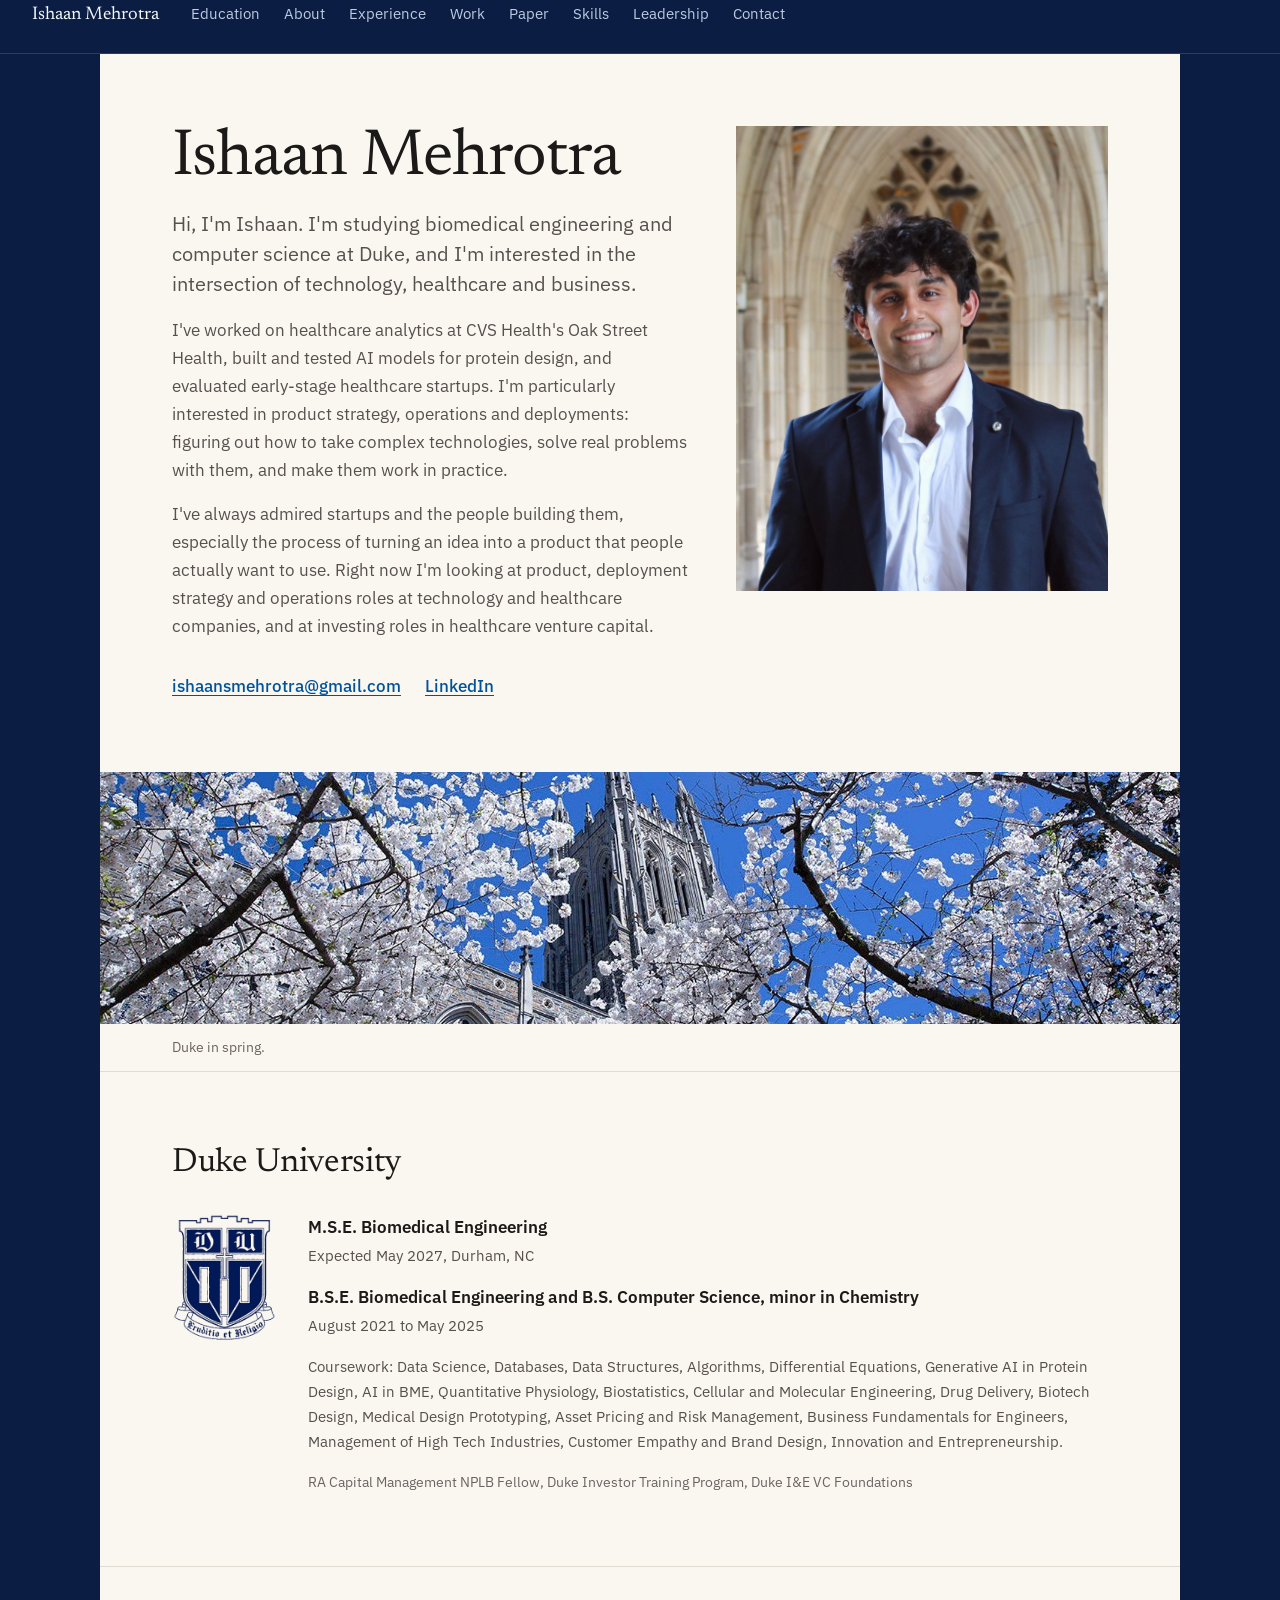
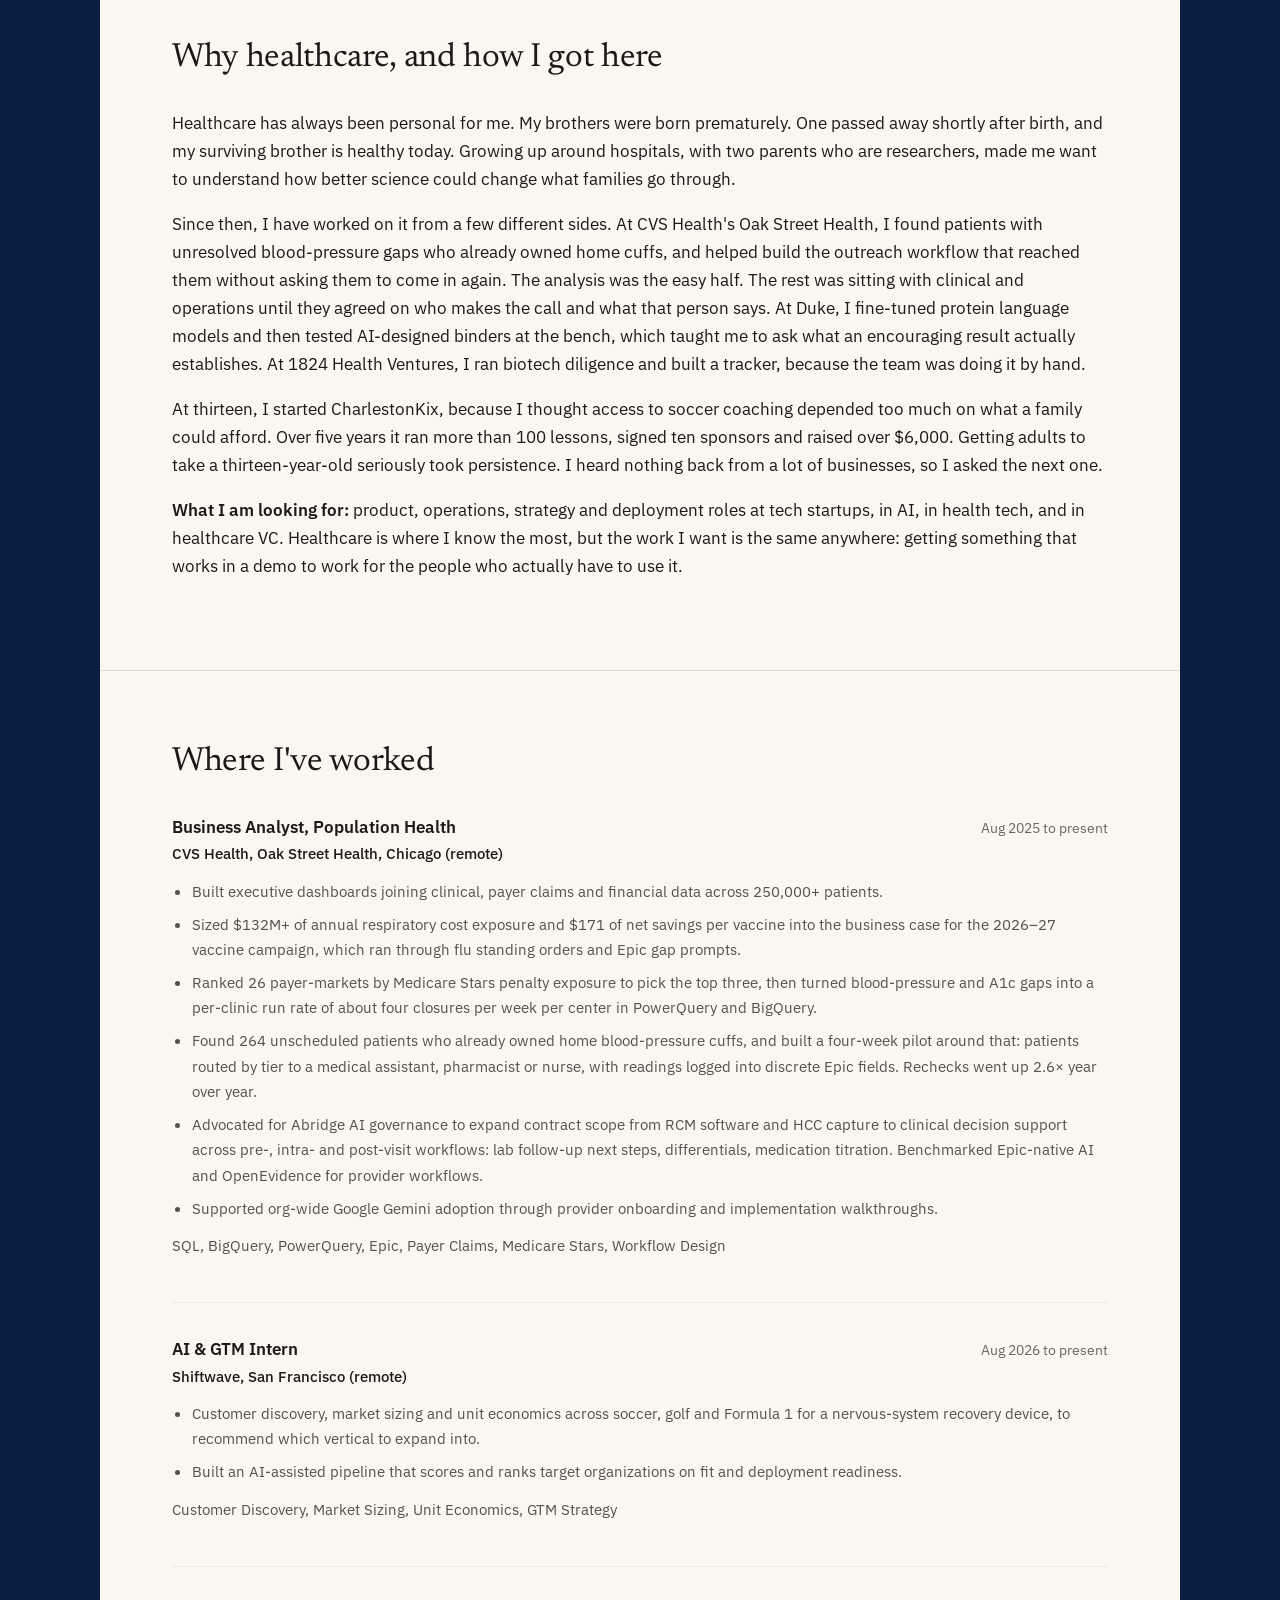
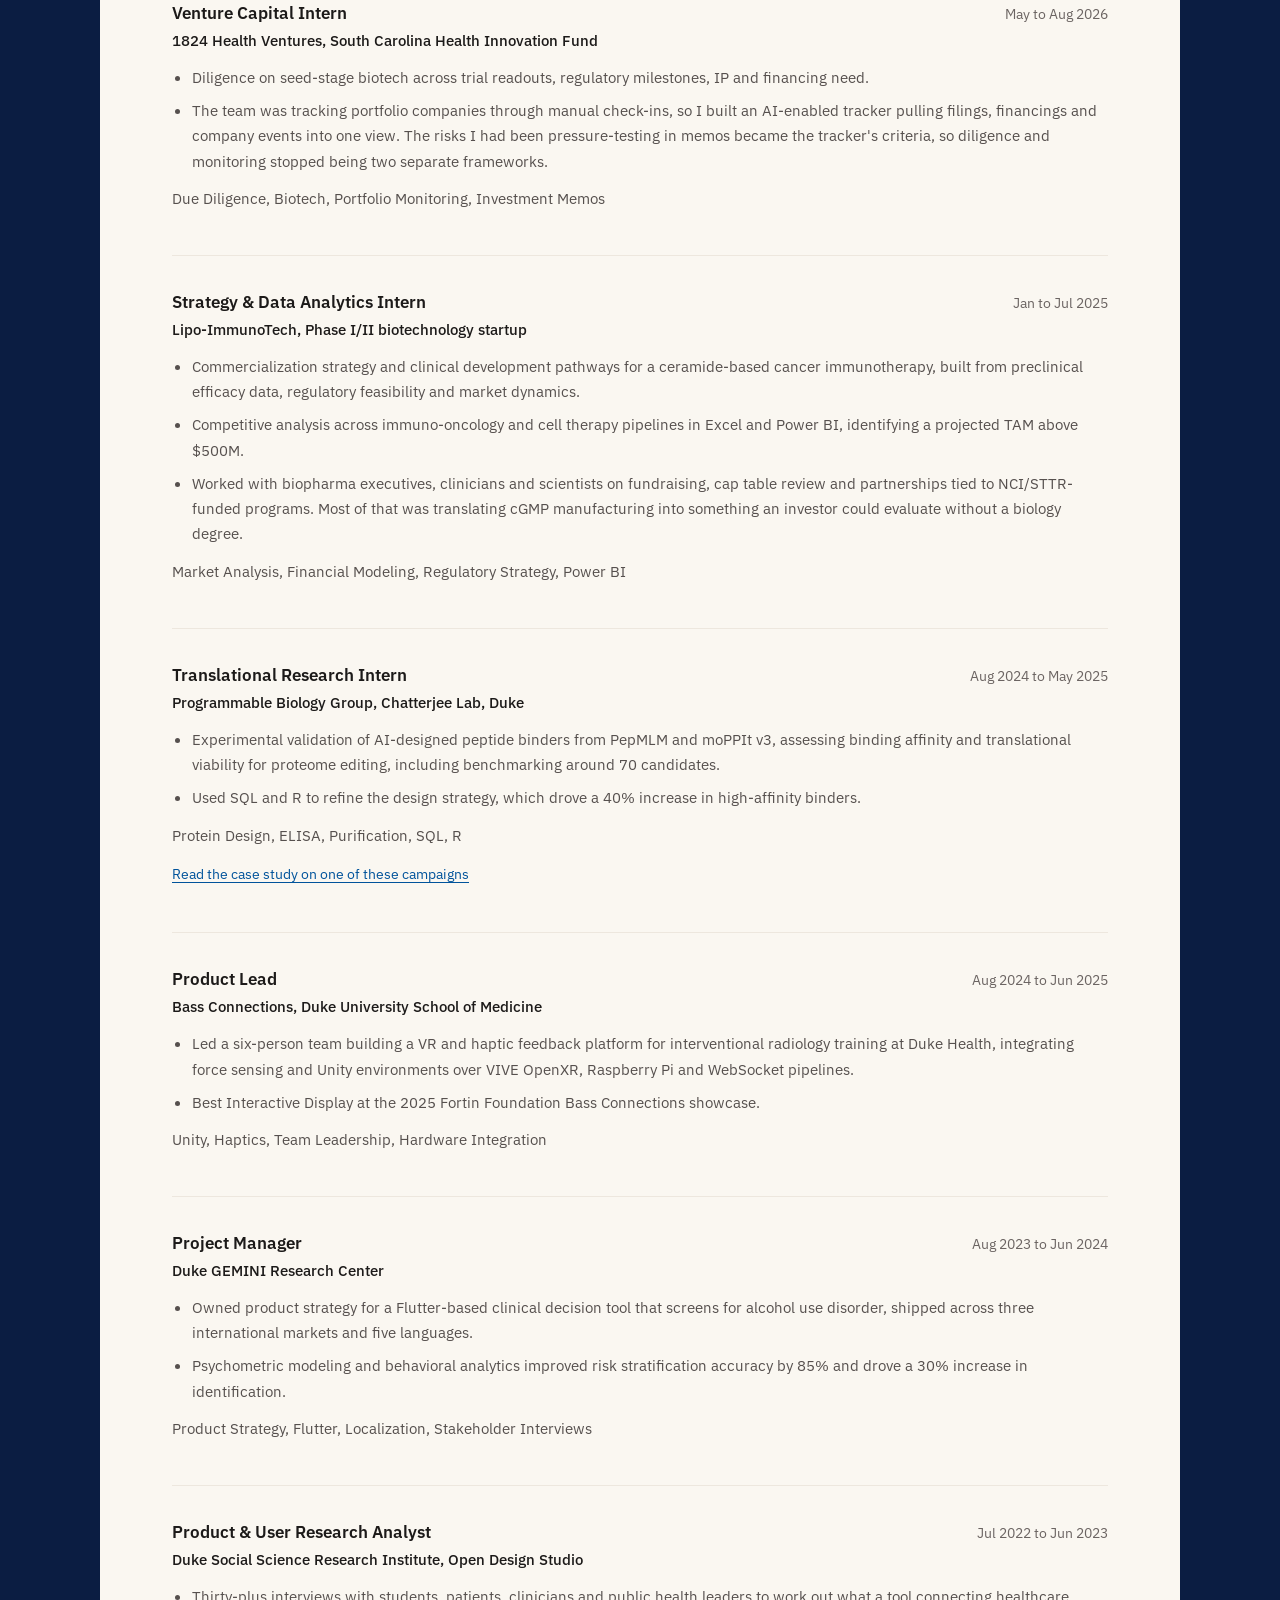
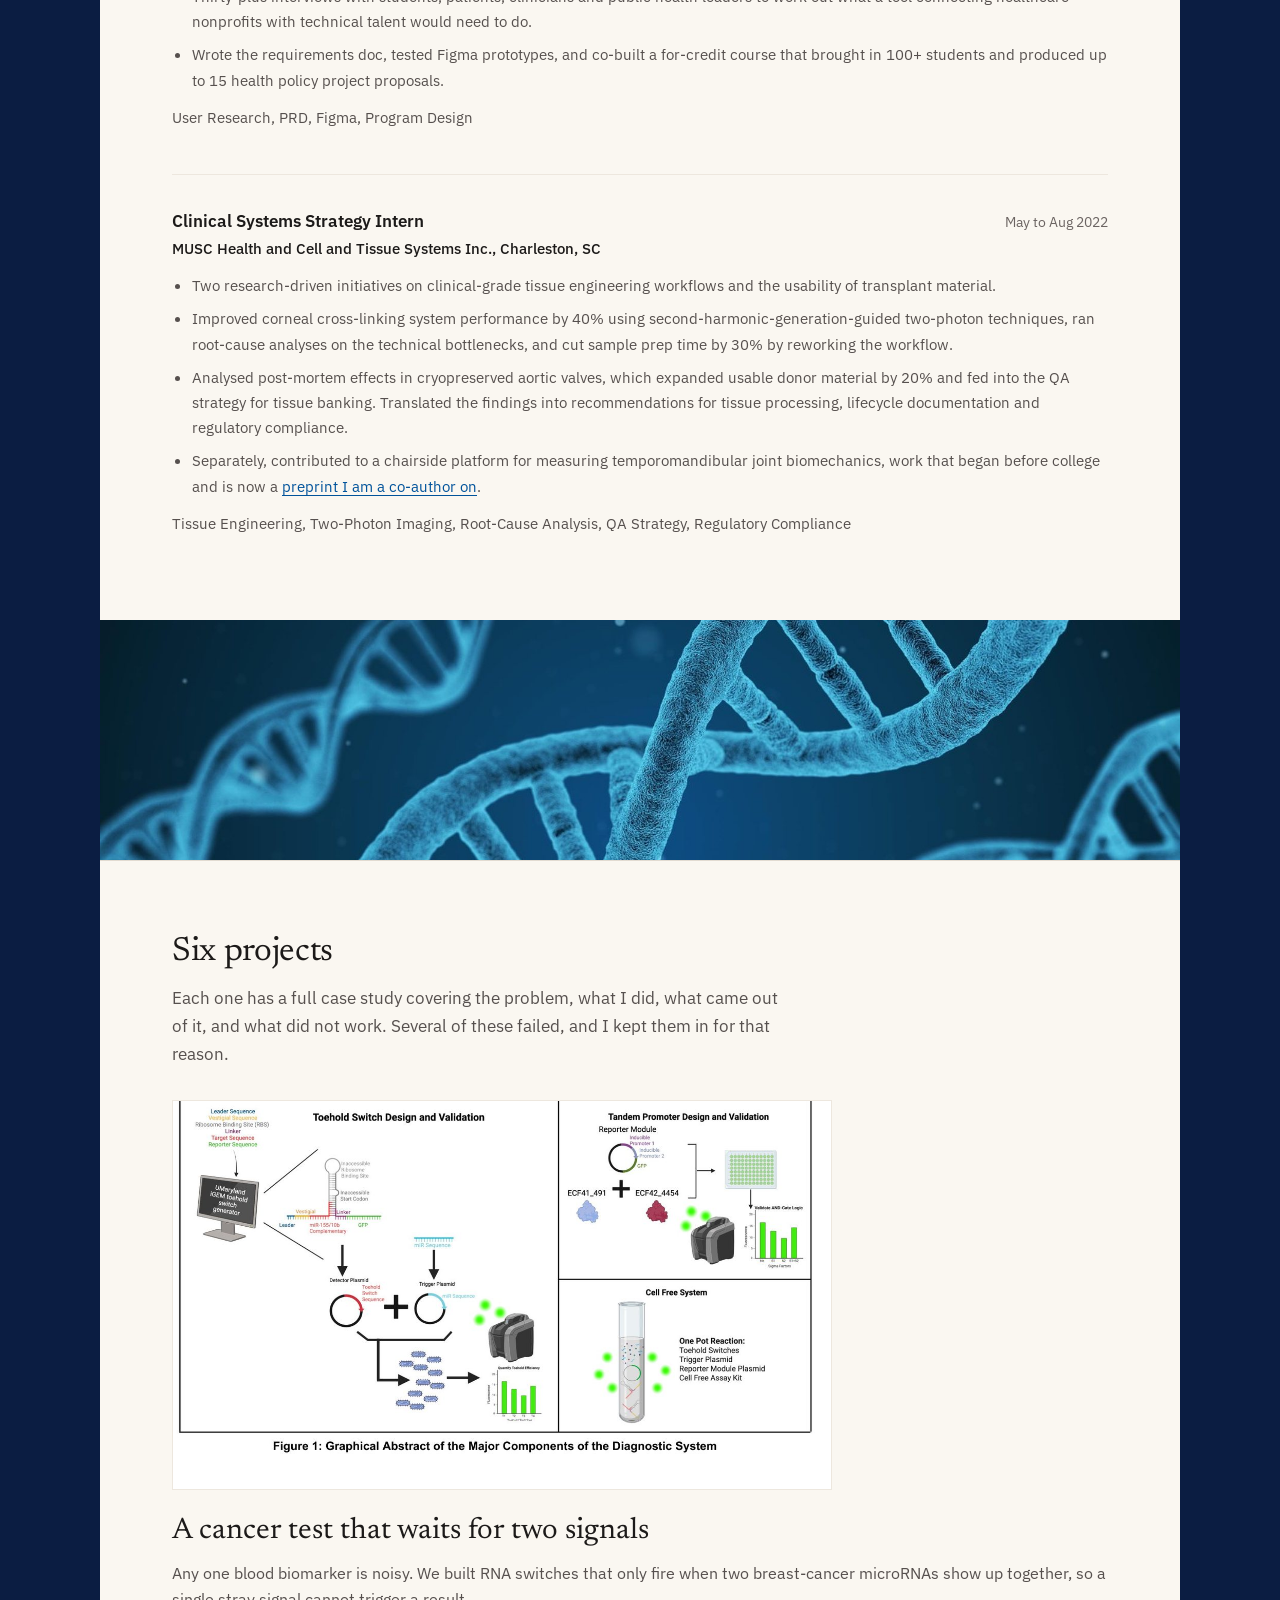
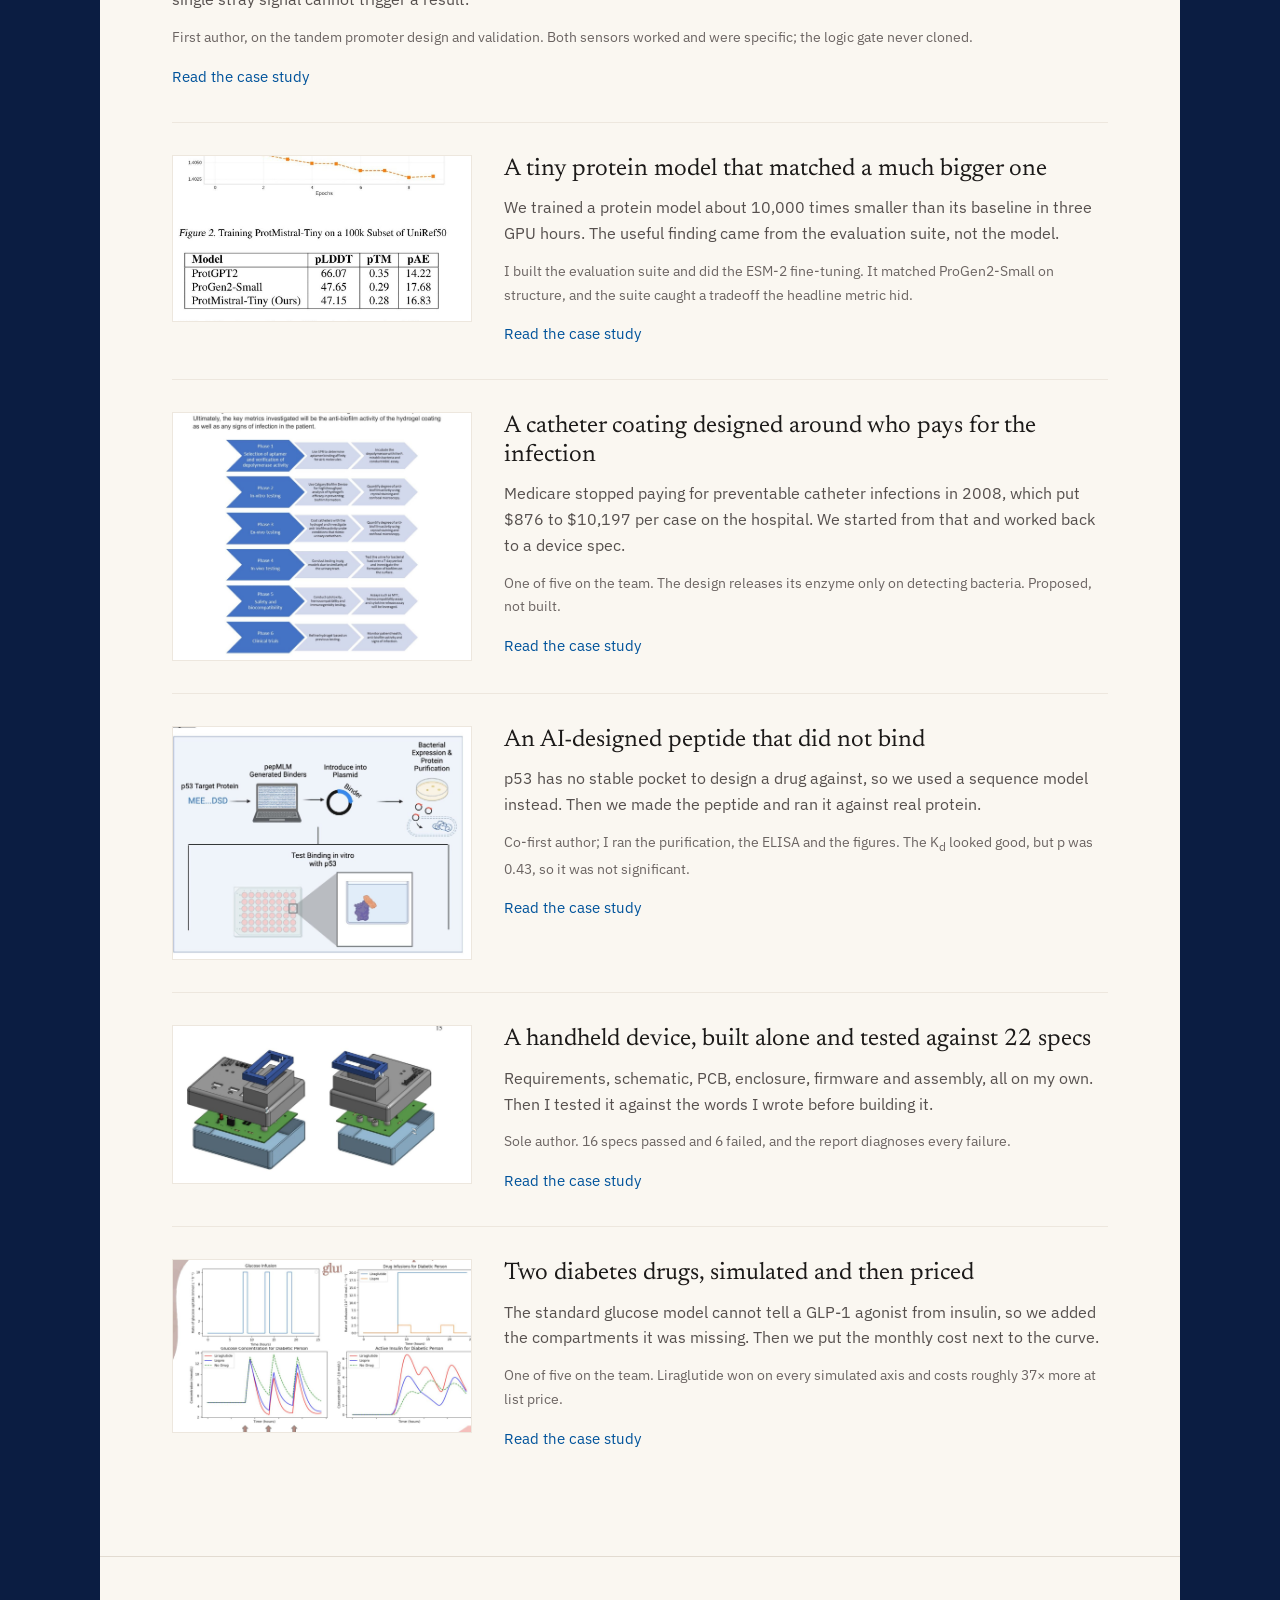
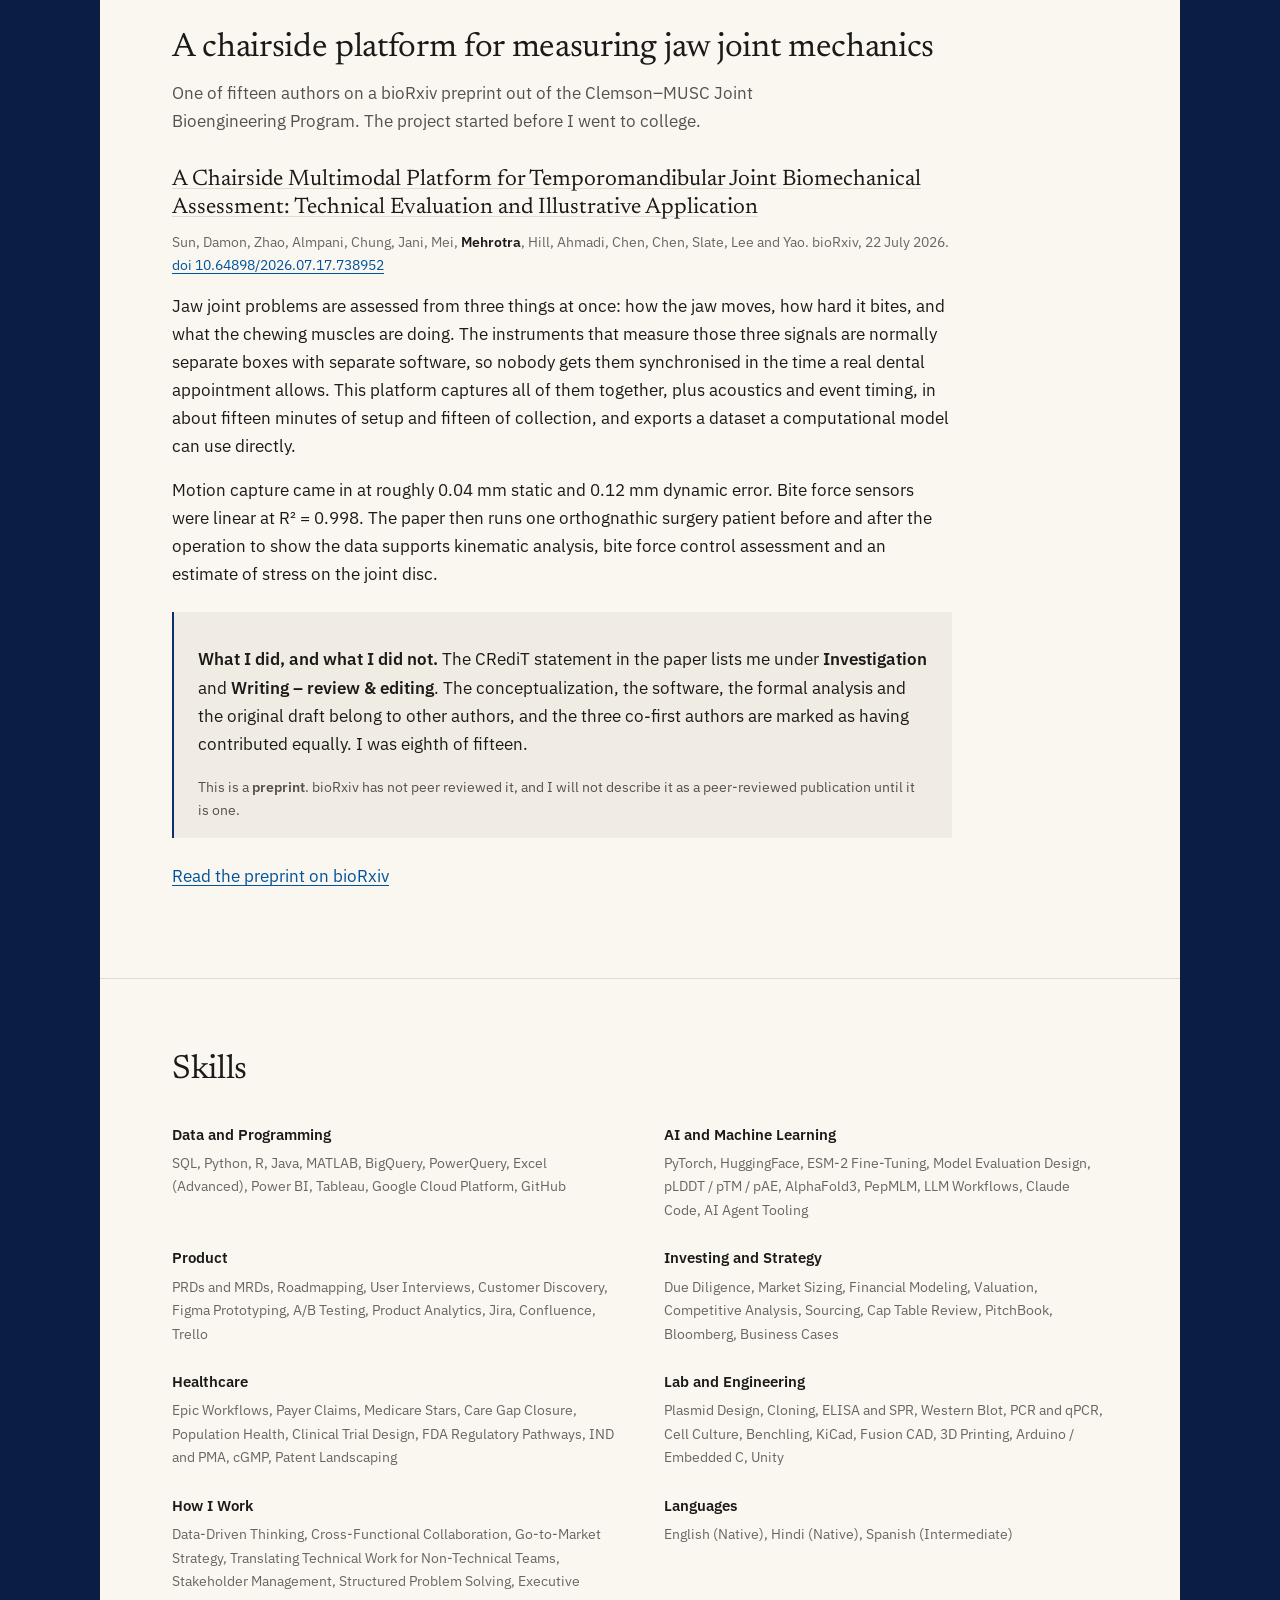
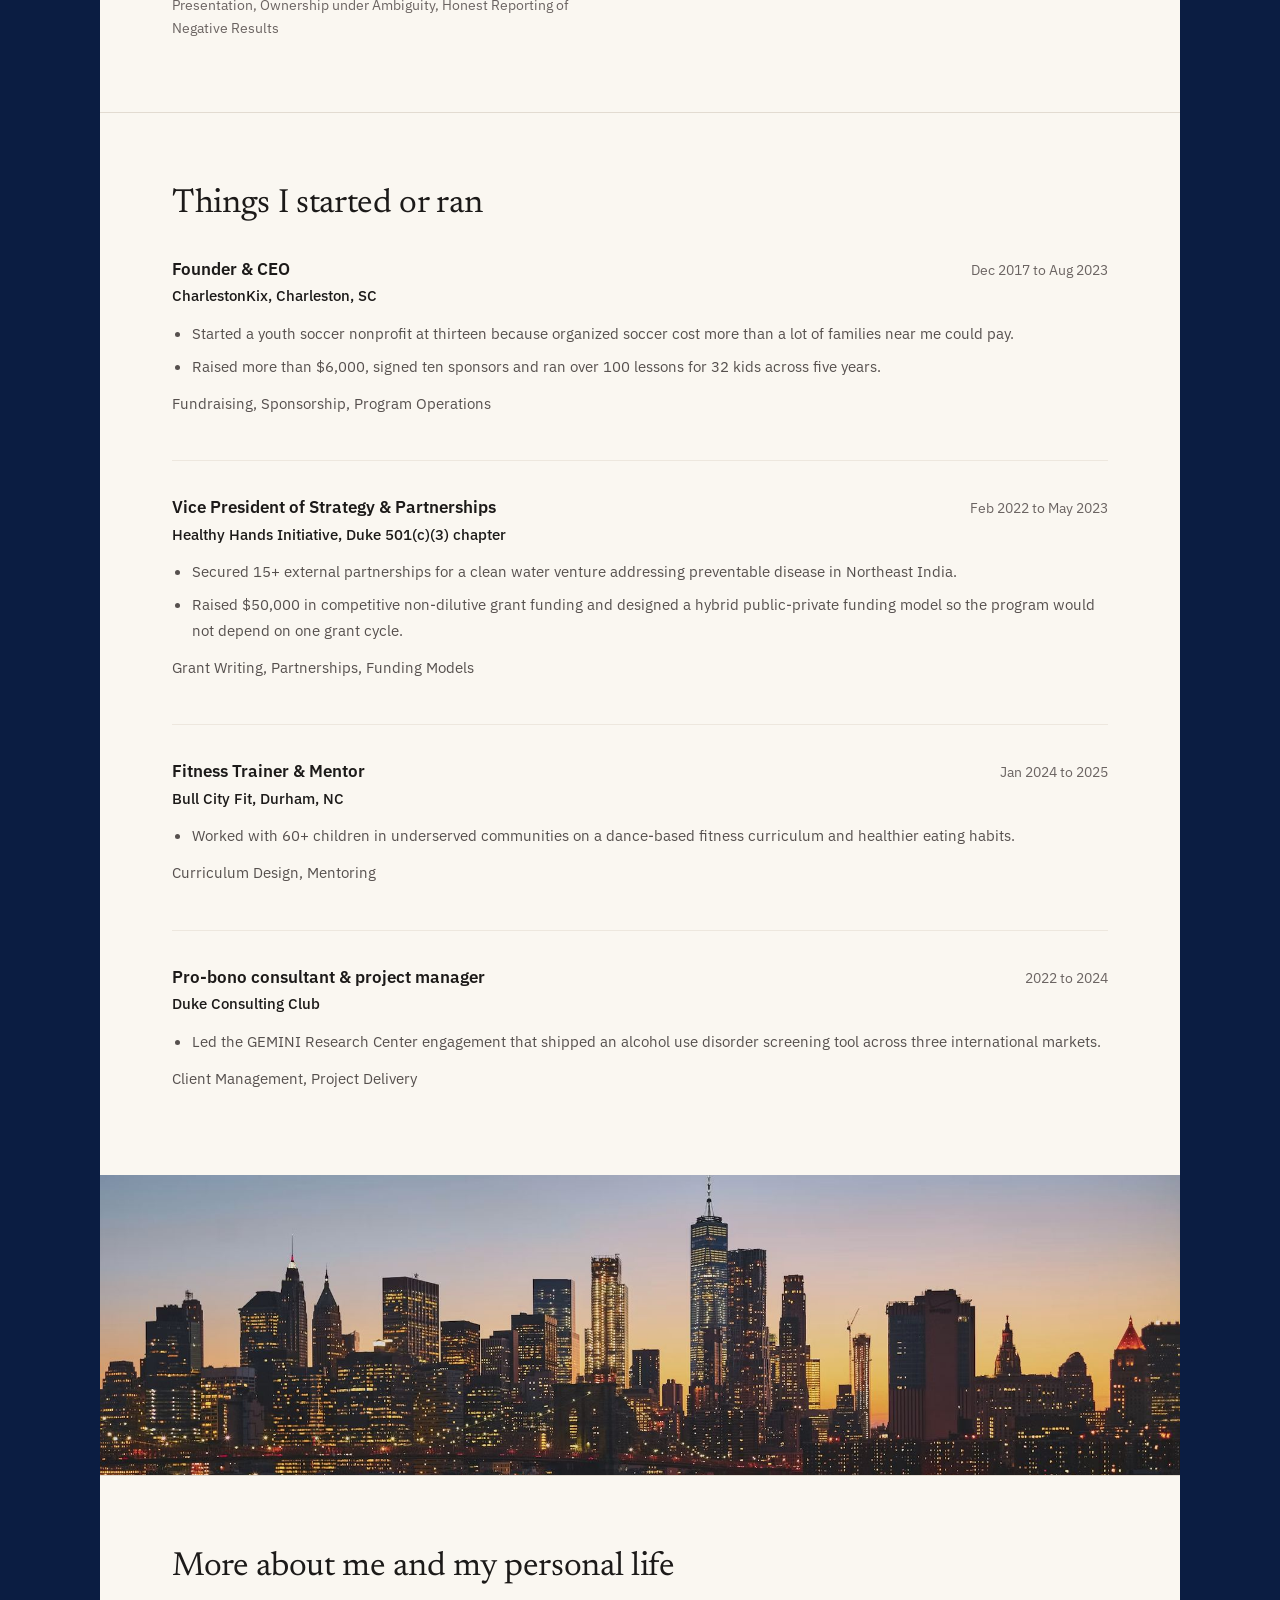
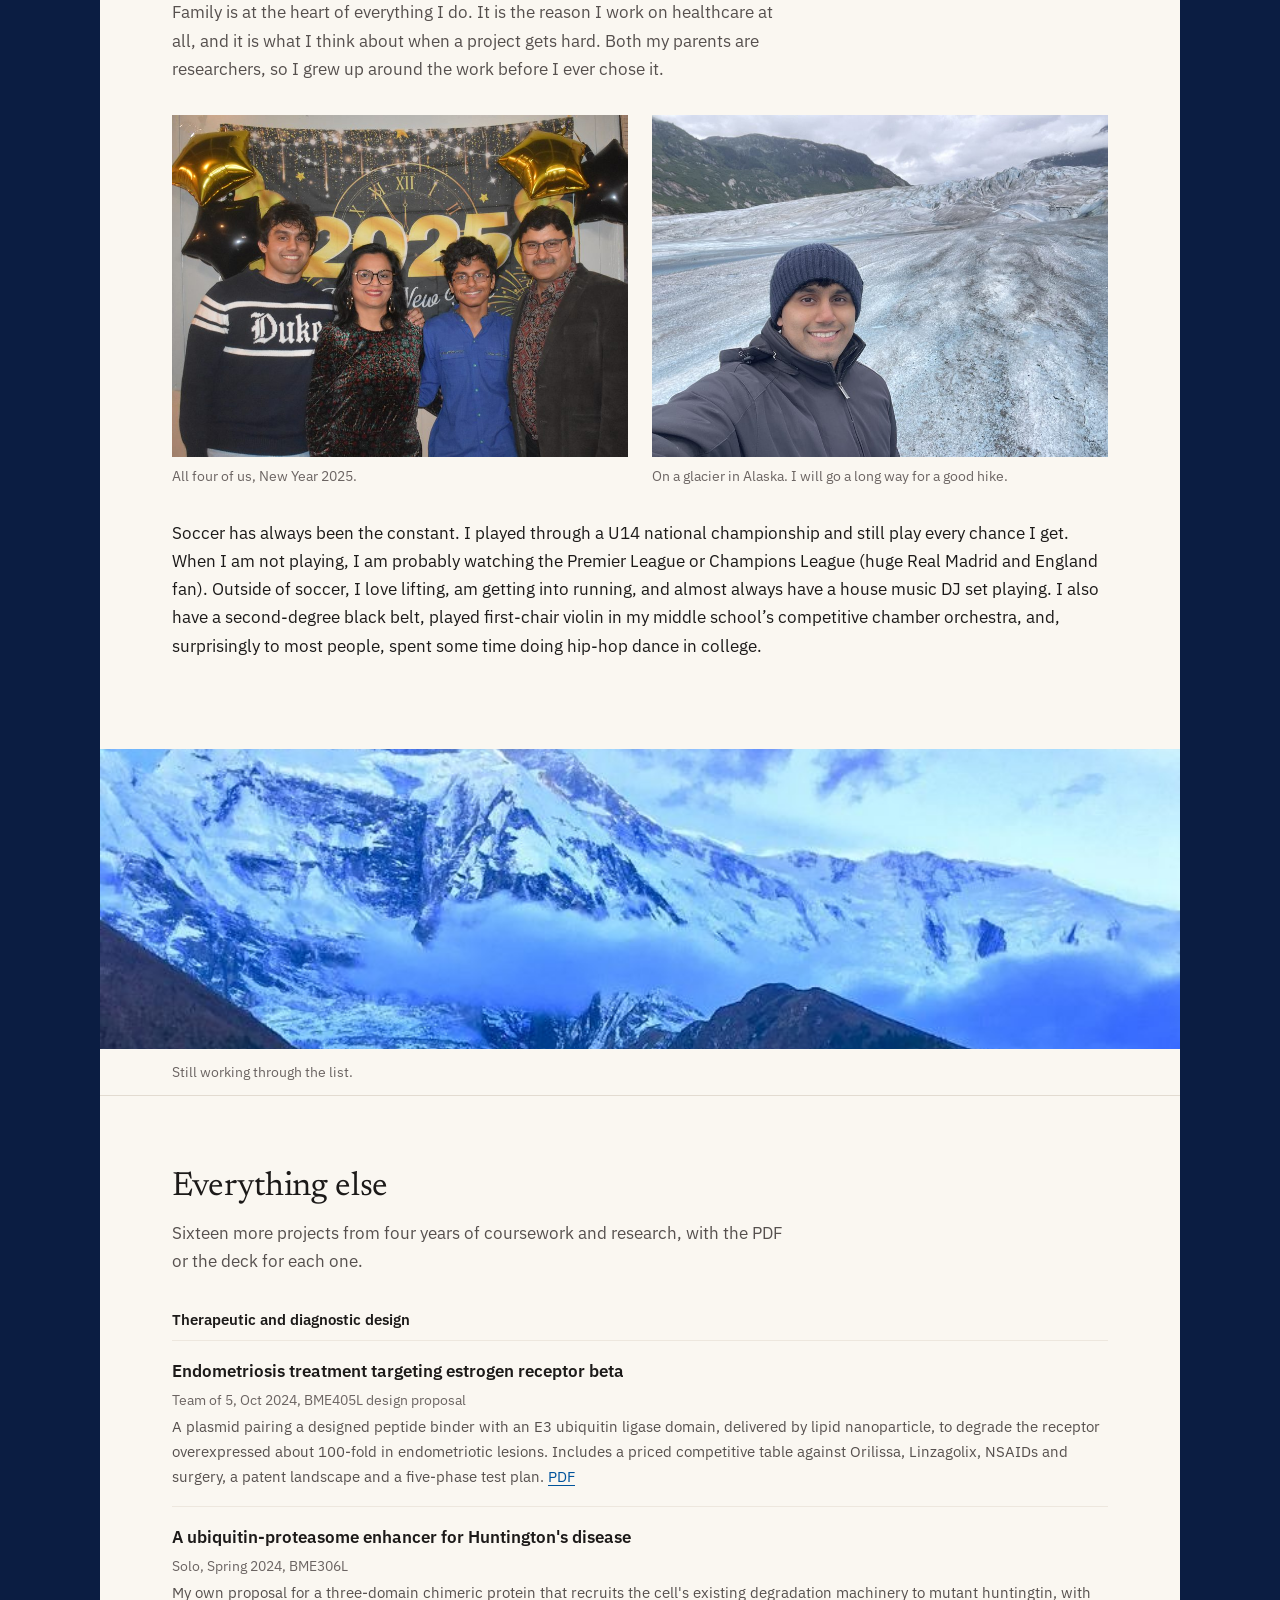
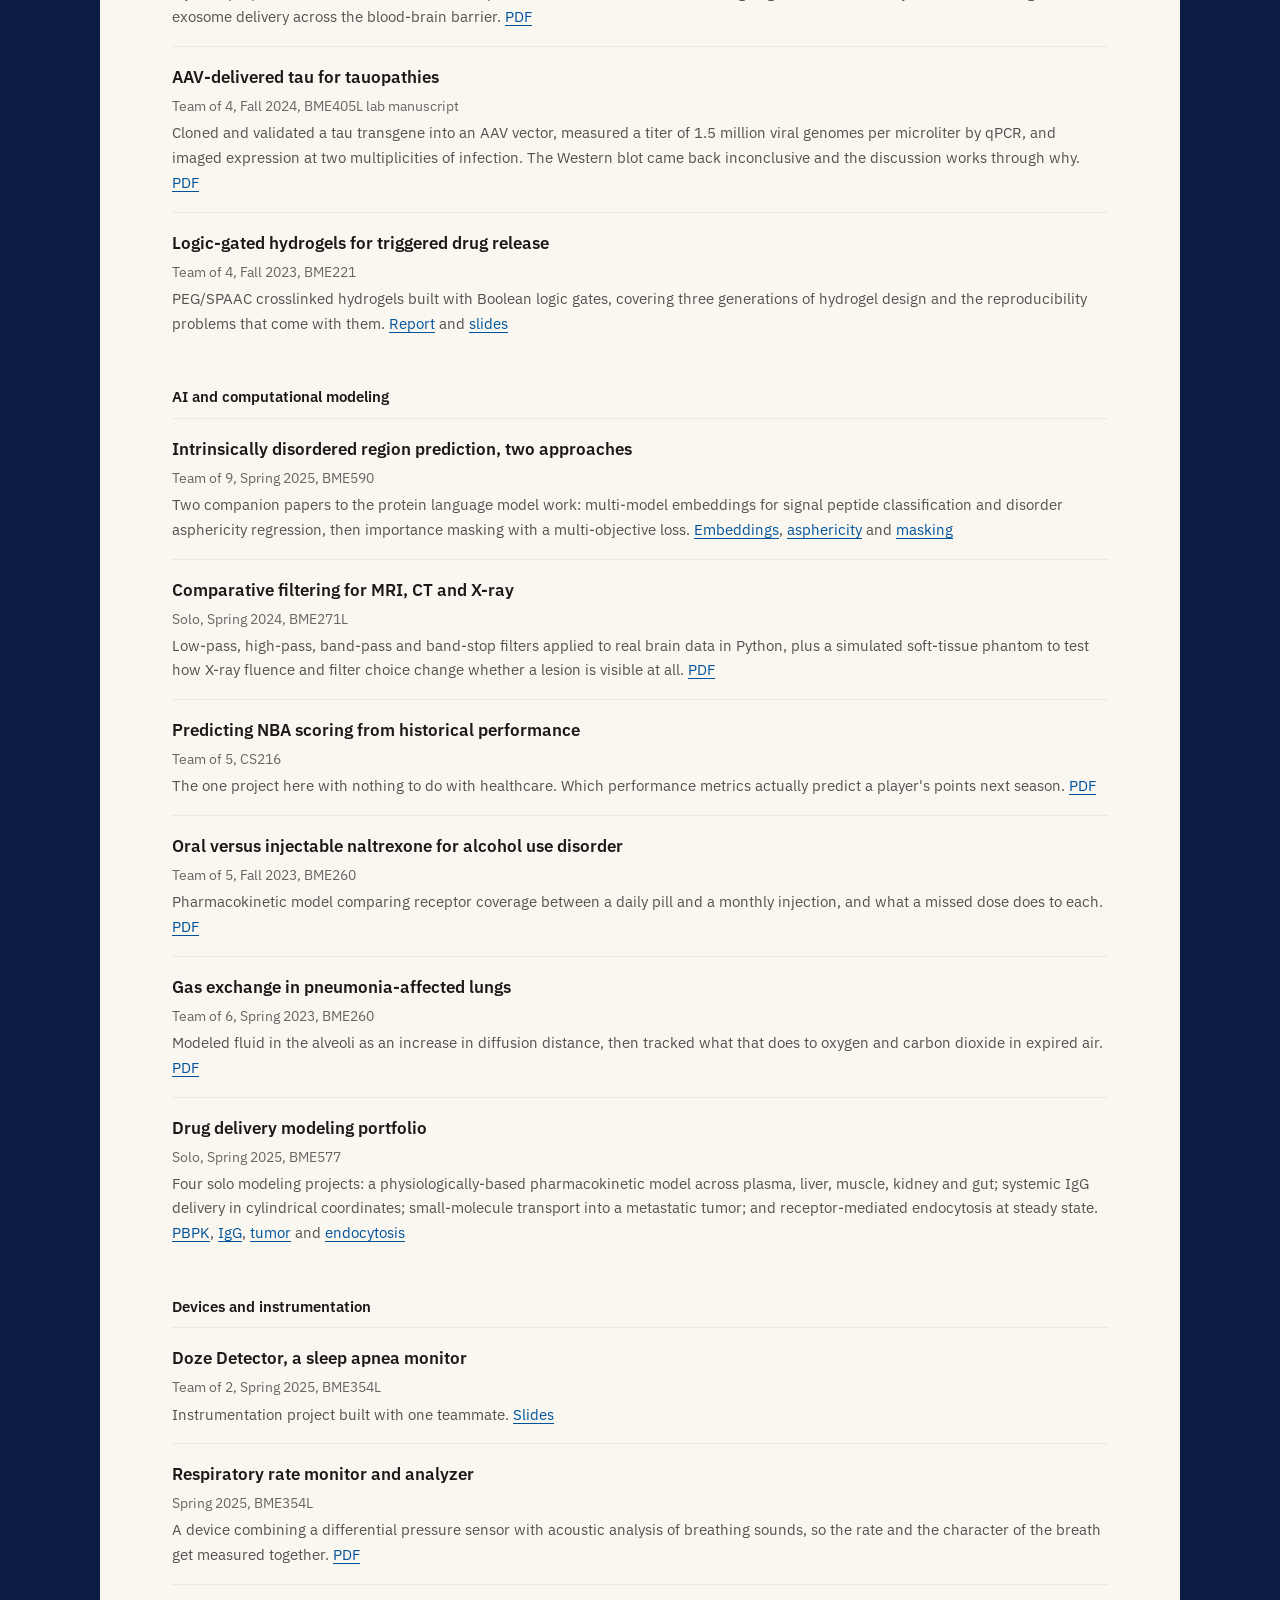
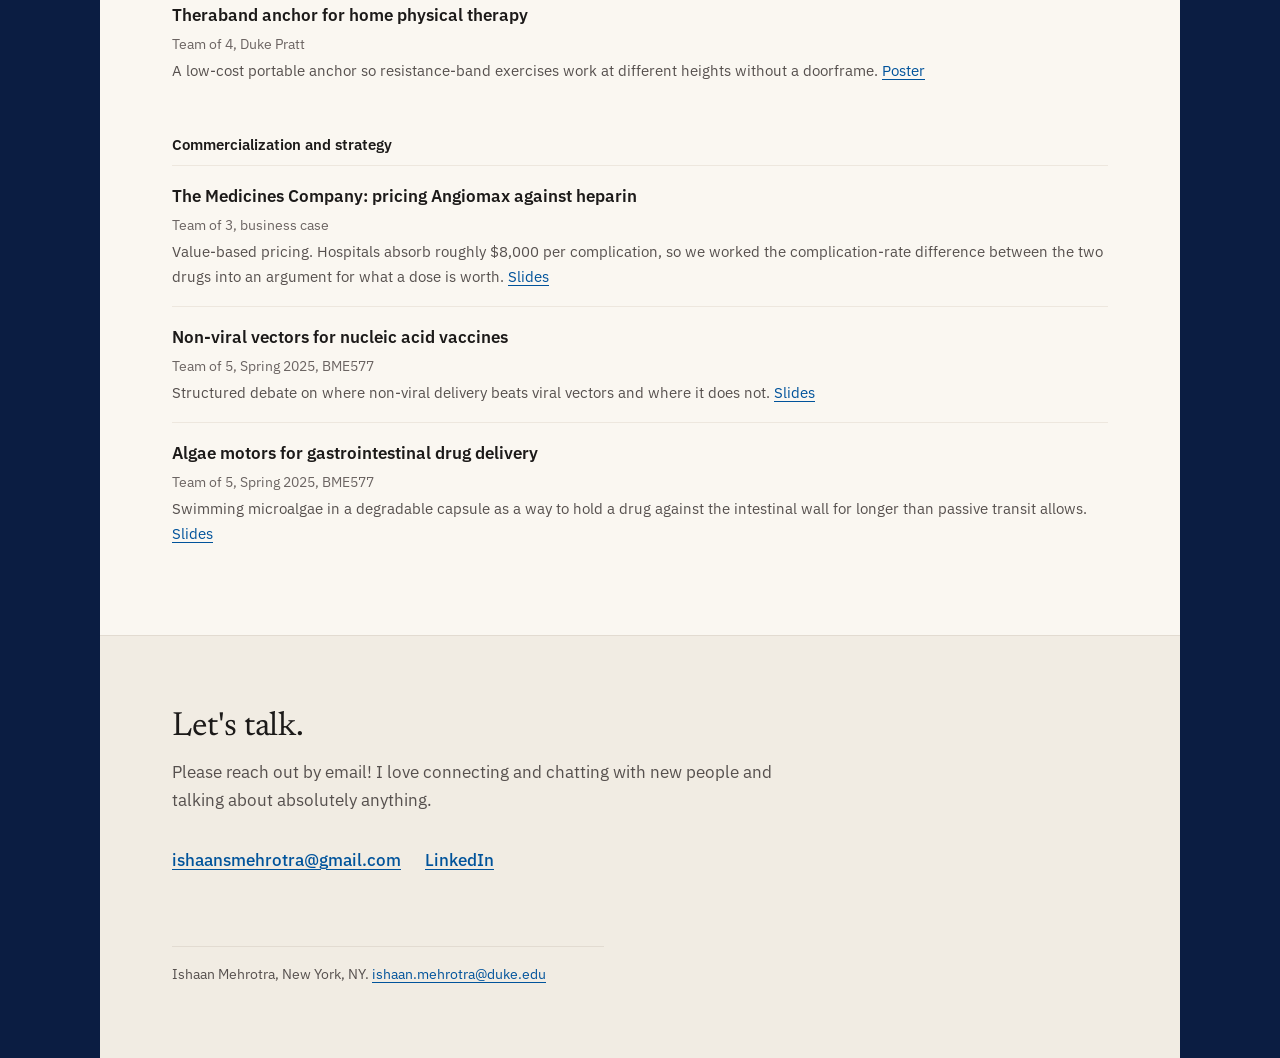
==== commit 64ea49cd: "Strip the template signals from the design Flatten the backdrop to one solid navy: no gradient, no n" ====
--- a/index.html
+++ b/index.html
@@ -3,12 +3,12 @@
 <head>
 <meta charset="utf-8">
 <meta name="viewport" content="width=device-width, initial-scale=1">
-<title>Ishaan Mehrotra — healthcare technology, product and operations</title>
+<title>Ishaan Mehrotra | healthcare technology, product and operations</title>
 <meta name="description" content="Ishaan Mehrotra works on healthcare technology. Biomedical engineering and computer science at Duke, population health analytics at CVS Health's Oak Street Health, venture diligence at 1824 Health Ventures, and research on protein language models and AI-designed peptides.">
 <meta name="author" content="Ishaan Mehrotra">
-<meta name="theme-color" content="#061233">
+<meta name="theme-color" content="#0B1D42">
 <meta property="og:type" content="website">
-<meta property="og:title" content="Ishaan Mehrotra — healthcare technology, product and operations">
+<meta property="og:title" content="Ishaan Mehrotra | healthcare technology, product and operations">
 <meta property="og:description" content="Duke biomedical engineering and computer science. Oak Street Health, 1824 Health Ventures, and six project case studies including the ones that did not work.">
 <meta property="og:image" content="assets/img/portrait.jpg">
 <meta name="twitter:card" content="summary_large_image">
@@ -43,39 +43,24 @@
   <!-- ============ HERO ============ -->
   <section class="sec hero" aria-labelledby="h-name">
     <div>
-      <p class="hero__eyebrow">Biomedical Engineering + Computer Science + Finance · New York, NY</p>
       <h1 id="h-name">Ishaan Mehrotra</h1>
       <p class="hero__tag">Hi, I'm Ishaan. I'm studying biomedical engineering and computer science at Duke, and I'm interested in the intersection of technology, healthcare and business.</p>
 
       <p>I've worked on healthcare analytics at CVS Health's Oak Street Health, built and tested AI models for protein design, and evaluated early-stage healthcare startups. I'm particularly interested in product strategy, operations and deployments: figuring out how to take complex technologies, solve real problems with them, and make them work in practice.</p>
 
-      <p>I've always admired startups and the people building them, especially the process of turning an idea into a product that people actually want to use. I'm drawn to roles where I can work closely with customers, understand their problems, and help translate technology into practical solutions.</p>
-
-      <p>I'm currently exploring opportunities in product, deployment strategy and operations at technology and healthcare companies, as well as investing roles in healthcare venture capital.</p>
-
-      <p>I think some of the most interesting work happens in the gap between what technology is capable of and what actually gets implemented. That's where I want to be.</p>
-
-      <p>I love to chat about anything and everything, so please reach out and connect. Happy to grab a coffee, and always happy to learn something new.</p>
-
-      <ul class="chips">
-        <li>B.S.E. Biomedical Engineering '25</li>
-        <li>B.S. Computer Science '25</li>
-        <li>M.S.E. Biomedical Engineering '27</li>
-        <li>Corporate Strategy @ CVS Health</li>
+      <p>I've always admired startups and the people building them, especially the process of turning an idea into a product that people actually want to use. Right now I'm looking at product, deployment strategy and operations roles at technology and healthcare companies, and at investing roles in healthcare venture capital.</p>
+
+      <ul class="linkrow">
+        <li><a href="mailto:ishaansmehrotra@gmail.com">ishaansmehrotra@gmail.com</a></li>
+        <li><a href="https://www.linkedin.com/in/ishaan-mehrotra-5724991b2/" rel="me noopener">LinkedIn</a></li>
       </ul>
-
-      <div class="btnrow">
-        <a class="btn btn--solid" href="#work">See the work</a>
-        <a class="btn" href="mailto:ishaansmehrotra@gmail.com">Email me</a>
-        <a class="btn" href="https://www.linkedin.com/in/ishaan-mehrotra-5724991b2/" rel="me noopener">LinkedIn</a>
-      </div>
     </div>
     <div class="hero__photo">
       <img src="assets/img/portrait.jpg" alt="Ishaan Mehrotra in a navy blazer, standing in the stone archways beside Duke Chapel." width="760" height="950">
     </div>
   </section>
 
-  <figure class="band band--tall">
+  <figure class="band">
     <img src="assets/img/band-chapel.jpg" alt="Duke Chapel's tower framed by cherry blossoms against a blue sky." loading="lazy" width="1800" height="420">
     <figcaption>Duke in spring.</figcaption>
   </figure>
@@ -83,7 +68,6 @@
   <!-- ============ EDUCATION ============ -->
   <section class="sec" id="education" aria-labelledby="h-edu">
     <div class="sec__head">
-      <p class="sec__label">Education</p>
       <h2 id="h-edu">Duke University</h2>
     </div>
 
@@ -93,10 +77,10 @@
       </div>
       <div class="edu__body">
         <h3>M.S.E. Biomedical Engineering</h3>
-        <p>Expected May 2027 · Durham, NC</p>
-        <h3>B.S.E. Biomedical Engineering &middot; B.S. Computer Science &middot; Minor in Chemistry</h3>
-        <p>August 2021 – May 2025</p>
-        <p class="small muted">Coursework: Data Science · Databases · Data Structures · Algorithms · Differential Equations · Generative AI in Protein Design · AI in BME · Quantitative Physiology · Biostatistics · Cellular &amp; Molecular Engineering · Drug Delivery · Biotech Design · Medical Design Prototyping · Asset Pricing &amp; Risk Management · Business Fundamentals for Engineers · Management of High Tech Industries · Customer Empathy &amp; Brand Design · Innovation &amp; Entrepreneurship</p>
+        <p>Expected May 2027, Durham, NC</p>
+        <h3>B.S.E. Biomedical Engineering and B.S. Computer Science, minor in Chemistry</h3>
+        <p>August 2021 to May 2025</p>
+        <p class="small muted">Coursework: Data Science, Databases, Data Structures, Algorithms, Differential Equations, Generative AI in Protein Design, AI in BME, Quantitative Physiology, Biostatistics, Cellular and Molecular Engineering, Drug Delivery, Biotech Design, Medical Design Prototyping, Asset Pricing and Risk Management, Business Fundamentals for Engineers, Management of High Tech Industries, Customer Empathy and Brand Design, Innovation and Entrepreneurship.</p>
         <ul class="taglist"><li>RA Capital Management NPLB Fellow</li><li>Duke Investor Training Program</li><li>Duke I&amp;E VC Foundations</li></ul>
       </div>
     </div>
@@ -105,7 +89,6 @@
   <!-- ============ ABOUT ============ -->
   <section class="sec" id="about" aria-labelledby="h-about">
     <div class="sec__head">
-      <p class="sec__label">About</p>
       <h2 id="h-about">Why healthcare, and how I got here</h2>
     </div>
 
@@ -113,7 +96,7 @@
 
     <p>Since then, I have worked on it from a few different sides. At CVS Health's Oak Street Health, I found patients with unresolved blood-pressure gaps who already owned home cuffs, and helped build the outreach workflow that reached them without asking them to come in again. The analysis was the easy half. The rest was sitting with clinical and operations until they agreed on who makes the call and what that person says. At Duke, I fine-tuned protein language models and then tested AI-designed binders at the bench, which taught me to ask what an encouraging result actually establishes. At 1824 Health Ventures, I ran biotech diligence and built a tracker, because the team was doing it by hand.</p>
 
-    <p>At thirteen, I started CharlestonKix, because I thought access to soccer coaching depended too much on what a family could afford. Five years, ten sponsors, over 100 lessons, more than $6,000 raised. Getting adults to take the idea seriously took persistence. I heard nothing back from a lot of businesses, so I asked the next one. Starting it mattered to me. Keeping it running mattered more.</p>
+    <p>At thirteen, I started CharlestonKix, because I thought access to soccer coaching depended too much on what a family could afford. Over five years it ran more than 100 lessons, signed ten sponsors and raised over $6,000. Getting adults to take a thirteen-year-old seriously took persistence. I heard nothing back from a lot of businesses, so I asked the next one.</p>
 
     <p><strong>What I am looking for:</strong> product, operations, strategy and deployment roles at tech startups, in AI, in health tech, and in healthcare VC. Healthcare is where I know the most, but the work I want is the same anywhere: getting something that works in a demo to work for the people who actually have to use it.</p>
   </section>
@@ -121,17 +104,16 @@
   <!-- ============ EXPERIENCE ============ -->
   <section class="sec" id="experience" aria-labelledby="h-exp">
     <div class="sec__head">
-      <p class="sec__label">Experience</p>
       <h2 id="h-exp">Where I've worked</h2>
     </div>
 
     <ul class="roles">
       <li>
-        <div class="role__top"><span class="role__title">Business Analyst, Population Health</span><span class="role__when">Aug 2025 – present</span></div>
-        <p class="role__org">CVS Health · Oak Street Health · Chicago (remote)</p>
+        <div class="role__top"><span class="role__title">Business Analyst, Population Health</span><span class="role__when">Aug 2025 to present</span></div>
+        <p class="role__org">CVS Health, Oak Street Health, Chicago (remote)</p>
         <ul>
           <li>Built executive dashboards joining clinical, payer claims and financial data across 250,000+ patients.</li>
-          <li>Sized $132M+ of annual respiratory cost exposure and $171 of net savings per vaccine into the business case for the 2026–27 vaccine campaign, which ran through flu standing orders and Epic gap prompts.</li>
+          <li>Sized $132M+ of annual respiratory cost exposure and $171 of net savings per vaccine into the business case for the 2026&ndash;27 vaccine campaign, which ran through flu standing orders and Epic gap prompts.</li>
           <li>Ranked 26 payer-markets by Medicare Stars penalty exposure to pick the top three, then turned blood-pressure and A1c gaps into a per-clinic run rate of about four closures per week per center in PowerQuery and BigQuery.</li>
           <li>Found 264 unscheduled patients who already owned home blood-pressure cuffs, and built a four-week pilot around that: patients routed by tier to a medical assistant, pharmacist or nurse, with readings logged into discrete Epic fields. Rechecks went up 2.6&times; year over year.</li>
           <li>Advocated for Abridge AI governance to expand contract scope from RCM software and HCC capture to clinical decision support across pre-, intra- and post-visit workflows: lab follow-up next steps, differentials, medication titration. Benchmarked Epic-native AI and OpenEvidence for provider workflows.</li>
@@ -141,8 +123,8 @@
       </li>
 
       <li>
-        <div class="role__top"><span class="role__title">AI &amp; GTM Intern</span><span class="role__when">Aug 2026 – present</span></div>
-        <p class="role__org">Shiftwave · San Francisco (remote)</p>
+        <div class="role__top"><span class="role__title">AI &amp; GTM Intern</span><span class="role__when">Aug 2026 to present</span></div>
+        <p class="role__org">Shiftwave, San Francisco (remote)</p>
         <ul>
           <li>Customer discovery, market sizing and unit economics across soccer, golf and Formula 1 for a nervous-system recovery device, to recommend which vertical to expand into.</li>
           <li>Built an AI-assisted pipeline that scores and ranks target organizations on fit and deployment readiness.</li>
@@ -151,8 +133,8 @@
       </li>
 
       <li>
-        <div class="role__top"><span class="role__title">Venture Capital Intern</span><span class="role__when">May – Aug 2026</span></div>
-        <p class="role__org">1824 Health Ventures · South Carolina Health Innovation Fund</p>
+        <div class="role__top"><span class="role__title">Venture Capital Intern</span><span class="role__when">May to Aug 2026</span></div>
+        <p class="role__org">1824 Health Ventures, South Carolina Health Innovation Fund</p>
         <ul>
           <li>Diligence on seed-stage biotech across trial readouts, regulatory milestones, IP and financing need.</li>
           <li>The team was tracking portfolio companies through manual check-ins, so I built an AI-enabled tracker pulling filings, financings and company events into one view. The risks I had been pressure-testing in memos became the tracker's criteria, so diligence and monitoring stopped being two separate frameworks.</li>
@@ -161,8 +143,8 @@
       </li>
 
       <li>
-        <div class="role__top"><span class="role__title">Strategy &amp; Data Analytics Intern</span><span class="role__when">Jan – Jul 2025</span></div>
-        <p class="role__org">Lipo-ImmunoTech · Phase I/II biotechnology startup</p>
+        <div class="role__top"><span class="role__title">Strategy &amp; Data Analytics Intern</span><span class="role__when">Jan to Jul 2025</span></div>
+        <p class="role__org">Lipo-ImmunoTech, Phase I/II biotechnology startup</p>
         <ul>
           <li>Commercialization strategy and clinical development pathways for a ceramide-based cancer immunotherapy, built from preclinical efficacy data, regulatory feasibility and market dynamics.</li>
           <li>Competitive analysis across immuno-oncology and cell therapy pipelines in Excel and Power BI, identifying a projected TAM above $500M.</li>
@@ -172,19 +154,19 @@
       </li>
 
       <li>
-        <div class="role__top"><span class="role__title">Translational Research Intern</span><span class="role__when">Aug 2024 – May 2025</span></div>
-        <p class="role__org">Programmable Biology Group · Chatterjee Lab, Duke</p>
+        <div class="role__top"><span class="role__title">Translational Research Intern</span><span class="role__when">Aug 2024 to May 2025</span></div>
+        <p class="role__org">Programmable Biology Group, Chatterjee Lab, Duke</p>
         <ul>
           <li>Experimental validation of AI-designed peptide binders from PepMLM and moPPIt v3, assessing binding affinity and translational viability for proteome editing, including benchmarking around 70 candidates.</li>
           <li>Used SQL and R to refine the design strategy, which drove a 40% increase in high-affinity binders.</li>
         </ul>
         <ul class="taglist"><li>Protein Design</li><li>ELISA</li><li>Purification</li><li>SQL</li><li>R</li></ul>
-        <p class="small"><a href="projects/p53-binders.html">Read the case study on one of these campaigns &rarr;</a></p>
-      </li>
-
-      <li>
-        <div class="role__top"><span class="role__title">Product Lead</span><span class="role__when">Aug 2024 – Jun 2025</span></div>
-        <p class="role__org">Bass Connections · Duke University School of Medicine</p>
+        <p class="small"><a href="projects/p53-binders.html">Read the case study on one of these campaigns</a></p>
+      </li>
+
+      <li>
+        <div class="role__top"><span class="role__title">Product Lead</span><span class="role__when">Aug 2024 to Jun 2025</span></div>
+        <p class="role__org">Bass Connections, Duke University School of Medicine</p>
         <ul>
           <li>Led a six-person team building a VR and haptic feedback platform for interventional radiology training at Duke Health, integrating force sensing and Unity environments over VIVE OpenXR, Raspberry Pi and WebSocket pipelines.</li>
           <li>Best Interactive Display at the 2025 Fortin Foundation Bass Connections showcase.</li>
@@ -193,7 +175,7 @@
       </li>
 
       <li>
-        <div class="role__top"><span class="role__title">Project Manager</span><span class="role__when">Aug 2023 – Jun 2024</span></div>
+        <div class="role__top"><span class="role__title">Project Manager</span><span class="role__when">Aug 2023 to Jun 2024</span></div>
         <p class="role__org">Duke GEMINI Research Center</p>
         <ul>
           <li>Owned product strategy for a Flutter-based clinical decision tool that screens for alcohol use disorder, shipped across three international markets and five languages.</li>
@@ -203,8 +185,8 @@
       </li>
 
       <li>
-        <div class="role__top"><span class="role__title">Product &amp; User Research Analyst</span><span class="role__when">Jul 2022 – Jun 2023</span></div>
-        <p class="role__org">Duke Social Science Research Institute · Open Design Studio</p>
+        <div class="role__top"><span class="role__title">Product &amp; User Research Analyst</span><span class="role__when">Jul 2022 to Jun 2023</span></div>
+        <p class="role__org">Duke Social Science Research Institute, Open Design Studio</p>
         <ul>
           <li>Thirty-plus interviews with students, patients, clinicians and public health leaders to work out what a tool connecting healthcare nonprofits with technical talent would need to do.</li>
           <li>Wrote the requirements doc, tested Figma prototypes, and co-built a for-credit course that brought in 100+ students and produced up to 15 health policy project proposals.</li>
@@ -213,8 +195,8 @@
       </li>
 
       <li>
-        <div class="role__top"><span class="role__title">Clinical Systems Strategy Intern</span><span class="role__when">May – Aug 2022</span></div>
-        <p class="role__org">MUSC Health &amp; Cell and Tissue Systems Inc. · Charleston, SC</p>
+        <div class="role__top"><span class="role__title">Clinical Systems Strategy Intern</span><span class="role__when">May to Aug 2022</span></div>
+        <p class="role__org">MUSC Health and Cell and Tissue Systems Inc., Charleston, SC</p>
         <ul>
           <li>Two research-driven initiatives on clinical-grade tissue engineering workflows and the usability of transplant material.</li>
           <li>Improved corneal cross-linking system performance by 40% using second-harmonic-generation-guided two-photon techniques, ran root-cause analyses on the technical bottlenecks, and cut sample prep time by 30% by reworking the workflow.</li>
@@ -226,119 +208,102 @@
     </ul>
   </section>
 
-  <figure class="band band--tall">
+  <figure class="band">
     <img src="assets/img/band-dna.jpg" alt="Illustration of a DNA double helix in blue." loading="lazy" width="1800" height="400">
   </figure>
 
   <!-- ============ WORK ============ -->
   <section class="sec" id="work" aria-labelledby="h-work">
     <div class="sec__head">
-      <p class="sec__label">Featured work</p>
-      <h2 id="h-work">Things I've built and tested</h2>
-      <p>Six projects with full case studies. Each one covers the problem, what I did, what came out of it, and what did not work. Several of these failed, and I kept them in for that reason.</p>
-    </div>
-
-    <ul class="filters" data-filters="projects">
-      <li class="filters__label">Filter</li>
-      <li><button class="filter" type="button" data-f="all" aria-pressed="true">Everything</button></li>
-      <li><button class="filter" type="button" data-f="invest" aria-pressed="false">Investing and Strategy</button></li>
-      <li><button class="filter" type="button" data-f="ai" aria-pressed="false">AI and Technology</button></li>
-      <li><button class="filter" type="button" data-f="health" aria-pressed="false">Healthcare and Biomedical</button></li>
-      <li><button class="filter" type="button" data-f="build" aria-pressed="false">Building and Leadership</button></li>
-    </ul>
-
-    <ul class="cards cards--2" data-filterable="projects">
-      <li data-tags="health build">
-        <a class="card" href="projects/mirna-diagnostic.html">
-          <span class="card__media"><img src="assets/img/card-mirna.jpg" alt="Diagram of the diagnostic: toehold switch design on the left, tandem promoter reporter module and a cell-free reaction on the right." loading="lazy" width="960" height="540"></span>
-          <span class="card__body">
-            <span class="card__n">01 · Diagnostics · Senior design</span>
-            <strong class="card__t">A cancer test that waits for two signals</strong>
-            <span class="card__d">Any one blood biomarker is noisy. We built RNA switches that only fire when two breast-cancer microRNAs show up together.</span>
-            <span class="card__meta"><span><b>My role</b> First author, tandem promoter design and validation</span><span><b>Outcome</b> Both sensors worked and were specific. The logic gate never cloned.</span></span>
-            <span class="card__more">Read the case study <span class="arw" aria-hidden="true">→</span></span>
+      <h2 id="h-work">Six projects</h2>
+      <p>Each one has a full case study covering the problem, what I did, what came out of it, and what did not work. Several of these failed, and I kept them in for that reason.</p>
+    </div>
+
+    <ol class="work">
+      <li class="work__lead">
+        <a href="projects/mirna-diagnostic.html">
+          <span class="work__img"><img src="assets/img/mirna-abstract.jpg" alt="Graphical abstract of the diagnostic: toehold switch design on the left, the tandem promoter reporter module on the right, and the cell-free reaction below." loading="lazy" width="1280" height="756"></span>
+          <span class="work__txt">
+            <span class="work__t">A cancer test that waits for two signals</span>
+            <span class="work__d">Any one blood biomarker is noisy. We built RNA switches that only fire when two breast-cancer microRNAs show up together, so a single stray signal cannot trigger a result.</span>
+            <span class="work__note">First author, on the tandem promoter design and validation. Both sensors worked and were specific; the logic gate never cloned.</span>
+            <span class="work__go">Read the case study</span>
           </span>
         </a>
       </li>
 
-      <li data-tags="ai health">
-        <a class="card" href="projects/protein-language-models.html">
-          <span class="card__media"><img src="assets/img/card-plm.jpg" alt="Results table comparing three protein language models: ProtGPT2 pLDDT 66.07, ProGen2-Small 47.65, ProtMistral-Tiny 47.15." loading="lazy" width="960" height="540"></span>
-          <span class="card__body">
-            <span class="card__n">02 · Applied AI · Evaluation</span>
-            <strong class="card__t">A tiny protein model that matched a much bigger one</strong>
-            <span class="card__d">We trained a protein model about 10,000 times smaller than its baseline in three GPU hours. The useful finding came from the evaluation suite, not the model.</span>
-            <span class="card__meta"><span><b>My role</b> Evaluation suite, ESM-2 fine-tuning</span><span><b>Outcome</b> Matched ProGen2-Small on structure, and caught a tradeoff the headline metric hid.</span></span>
-            <span class="card__more">Read the case study <span class="arw" aria-hidden="true">→</span></span>
+      <li>
+        <a href="projects/protein-language-models.html">
+          <span class="work__img"><img src="assets/img/card-plm.jpg" alt="Training loss curve above a results table comparing three protein language models: ProtGPT2 pLDDT 66.07, ProGen2-Small 47.65, ProtMistral-Tiny 47.15." loading="lazy" width="960" height="531"></span>
+          <span class="work__txt">
+            <span class="work__t">A tiny protein model that matched a much bigger one</span>
+            <span class="work__d">We trained a protein model about 10,000 times smaller than its baseline in three GPU hours. The useful finding came from the evaluation suite, not the model.</span>
+            <span class="work__note">I built the evaluation suite and did the ESM-2 fine-tuning. It matched ProGen2-Small on structure, and the suite caught a tradeoff the headline metric hid.</span>
+            <span class="work__go">Read the case study</span>
           </span>
         </a>
       </li>
 
-      <li data-tags="invest health">
-        <a class="card" href="projects/cauti-coating.html">
-          <span class="card__media"><img src="assets/img/card-cauti.jpg" alt="Six-phase testing flowchart for the catheter coating, from aptamer selection through in-vitro, ex-vivo and in-vivo work." loading="lazy" width="960" height="540"></span>
-          <span class="card__body">
-            <span class="card__n">03 · Device strategy · Commercialization</span>
-            <strong class="card__t">A catheter coating designed around who pays for the infection</strong>
-            <span class="card__d">Medicare stopped paying for preventable catheter infections in 2008, which put $876 to $10,197 per case on the hospital. We started from that and worked back to a device spec.</span>
-            <span class="card__meta"><span><b>My role</b> One of five</span><span><b>Outcome</b> A coating that releases its enzyme only on detecting bacteria. Proposed, not built.</span></span>
-            <span class="card__more">Read the case study <span class="arw" aria-hidden="true">→</span></span>
+      <li>
+        <a href="projects/cauti-coating.html">
+          <span class="work__img"><img src="assets/img/thumb-cauti.jpg" alt="Six-phase testing flowchart for the catheter coating, from aptamer selection through in-vitro, ex-vivo and in-vivo work." loading="lazy" width="1280" height="1059"></span>
+          <span class="work__txt">
+            <span class="work__t">A catheter coating designed around who pays for the infection</span>
+            <span class="work__d">Medicare stopped paying for preventable catheter infections in 2008, which put $876 to $10,197 per case on the hospital. We started from that and worked back to a device spec.</span>
+            <span class="work__note">One of five on the team. The design releases its enzyme only on detecting bacteria. Proposed, not built.</span>
+            <span class="work__go">Read the case study</span>
           </span>
         </a>
       </li>
 
-      <li data-tags="ai health">
-        <a class="card" href="projects/p53-binders.html">
-          <span class="card__media"><img src="assets/img/card-p53.jpg" alt="Workflow diagram: the p53 sequence goes into the PepMLM model, generated binders are cloned into a plasmid, expressed and purified, then tested for binding." loading="lazy" width="960" height="540"></span>
-          <span class="card__body">
-            <span class="card__n">04 · AI to wet lab</span>
-            <strong class="card__t">An AI-designed peptide that did not bind</strong>
-            <span class="card__d">p53 has no stable pocket to design a drug against, so we used a sequence model instead. Then we made the peptide and ran it against real protein.</span>
-            <span class="card__meta"><span><b>My role</b> Co-first author; purification, ELISA, figures</span><span><b>Outcome</b> The K<sub>d</sub> looked good. p was 0.43, so it was not significant.</span></span>
-            <span class="card__more">Read the case study <span class="arw" aria-hidden="true">→</span></span>
+      <li>
+        <a href="projects/p53-binders.html">
+          <span class="work__img"><img src="assets/img/thumb-p53.jpg" alt="Workflow diagram: the p53 sequence goes into the PepMLM model, generated binders are cloned into a plasmid, expressed and purified, then tested for binding." loading="lazy" width="1280" height="998"></span>
+          <span class="work__txt">
+            <span class="work__t">An AI-designed peptide that did not bind</span>
+            <span class="work__d">p53 has no stable pocket to design a drug against, so we used a sequence model instead. Then we made the peptide and ran it against real protein.</span>
+            <span class="work__note">Co-first author; I ran the purification, the ELISA and the figures. The K<sub>d</sub> looked good, but p was 0.43, so it was not significant.</span>
+            <span class="work__go">Read the case study</span>
           </span>
         </a>
       </li>
 
-      <li data-tags="build health">
-        <a class="card" href="projects/handheld-device.html">
-          <span class="card__media"><img src="assets/img/card-device.jpg" alt="Exploded 3D CAD assembly of the handheld device showing cover, flap, circuit board and base." loading="lazy" width="960" height="540"></span>
-          <span class="card__body">
-            <span class="card__n">05 · Hardware · Solo build</span>
-            <strong class="card__t">A handheld device, built alone and tested against 22 specs</strong>
-            <span class="card__d">Requirements, schematic, PCB, enclosure, firmware and assembly, all on my own. Then I tested it against the words I wrote before building it.</span>
-            <span class="card__meta"><span><b>My role</b> Sole author</span><span><b>Outcome</b> 16 specs passed, 6 failed, every failure diagnosed in the report.</span></span>
-            <span class="card__more">Read the case study <span class="arw" aria-hidden="true">→</span></span>
+      <li>
+        <a href="projects/handheld-device.html">
+          <span class="work__img"><img src="assets/img/device-exploded.jpg" alt="Exploded 3D CAD assembly of the handheld device showing cover, flap, circuit board and base." loading="lazy" width="1280" height="673"></span>
+          <span class="work__txt">
+            <span class="work__t">A handheld device, built alone and tested against 22 specs</span>
+            <span class="work__d">Requirements, schematic, PCB, enclosure, firmware and assembly, all on my own. Then I tested it against the words I wrote before building it.</span>
+            <span class="work__note">Sole author. 16 specs passed and 6 failed, and the report diagnoses every failure.</span>
+            <span class="work__go">Read the case study</span>
           </span>
         </a>
       </li>
 
-      <li data-tags="invest health">
-        <a class="card" href="projects/pkpd-modeling.html">
-          <span class="card__media"><img src="assets/img/card-pkpd.jpg" alt="Four simulation panels showing glucose infusion, drug infusion, glucose concentration and active insulin over 24 hours for three treatment conditions." loading="lazy" width="960" height="540"></span>
-          <span class="card__body">
-            <span class="card__n">06 · Modeling · Pharmacoeconomics</span>
-            <strong class="card__t">Two diabetes drugs, simulated and then priced</strong>
-            <span class="card__d">The standard glucose model cannot tell a GLP-1 agonist from insulin, so we added the compartments it was missing. Then we put the monthly cost next to the curve.</span>
-            <span class="card__meta"><span><b>My role</b> One of five</span><span><b>Outcome</b> Liraglutide won on every simulated axis and costs roughly 37&times; more at list.</span></span>
-            <span class="card__more">Read the case study <span class="arw" aria-hidden="true">→</span></span>
+      <li>
+        <a href="projects/pkpd-modeling.html">
+          <span class="work__img"><img src="assets/img/pkpd-sims.jpg" alt="Four simulation panels showing glucose infusion, drug infusion, glucose concentration and active insulin over 24 hours for three treatment conditions." loading="lazy" width="1280" height="736"></span>
+          <span class="work__txt">
+            <span class="work__t">Two diabetes drugs, simulated and then priced</span>
+            <span class="work__d">The standard glucose model cannot tell a GLP-1 agonist from insulin, so we added the compartments it was missing. Then we put the monthly cost next to the curve.</span>
+            <span class="work__note">One of five on the team. Liraglutide won on every simulated axis and costs roughly 37&times; more at list price.</span>
+            <span class="work__go">Read the case study</span>
           </span>
         </a>
       </li>
-    </ul>
+    </ol>
   </section>
 
   <!-- ============ PUBLICATION ============ -->
   <section class="sec" id="publication" aria-labelledby="h-pub">
     <div class="sec__head">
-      <p class="sec__label">Publication</p>
       <h2 id="h-pub">A chairside platform for measuring jaw joint mechanics</h2>
       <p>One of fifteen authors on a bioRxiv preprint out of the Clemson&ndash;MUSC Joint Bioengineering Program. The project started before I went to college.</p>
     </div>
 
     <div class="pub">
       <h3><a href="https://www.biorxiv.org/content/10.64898/2026.07.17.738952v1" rel="noopener">A Chairside Multimodal Platform for Temporomandibular Joint Biomechanical Assessment: Technical Evaluation and Illustrative Application</a></h3>
-      <p class="pub__meta">Sun, Damon, Zhao, Almpani, Chung, Jani, Mei, <strong>Mehrotra</strong>, Hill, Ahmadi, Chen, Chen, Slate, Lee &amp; Yao &middot; bioRxiv, 22 July 2026 &middot; <a href="https://doi.org/10.64898/2026.07.17.738952" rel="noopener">doi 10.64898/2026.07.17.738952</a></p>
+      <p class="pub__meta">Sun, Damon, Zhao, Almpani, Chung, Jani, Mei, <strong>Mehrotra</strong>, Hill, Ahmadi, Chen, Chen, Slate, Lee and Yao. bioRxiv, 22 July 2026. <a href="https://doi.org/10.64898/2026.07.17.738952" rel="noopener">doi 10.64898/2026.07.17.738952</a></p>
 
       <p>Jaw joint problems are assessed from three things at once: how the jaw moves, how hard it bites, and what the chewing muscles are doing. The instruments that measure those three signals are normally separate boxes with separate software, so nobody gets them synchronised in the time a real dental appointment allows. This platform captures all of them together, plus acoustics and event timing, in about fifteen minutes of setup and fifteen of collection, and exports a dataset a computational model can use directly.</p>
 
@@ -349,15 +314,14 @@
         <p class="small muted">This is a <strong>preprint</strong>. bioRxiv has not peer reviewed it, and I will not describe it as a peer-reviewed publication until it is one.</p>
       </div>
 
-      <p class="btnrow"><a class="btn btn--solid" href="https://www.biorxiv.org/content/10.64898/2026.07.17.738952v1" rel="noopener">Read the preprint</a></p>
+      <p><a href="https://www.biorxiv.org/content/10.64898/2026.07.17.738952v1" rel="noopener">Read the preprint on bioRxiv</a></p>
     </div>
   </section>
 
   <!-- ============ SKILLS ============ -->
   <section class="sec" id="skills" aria-labelledby="h-skills">
     <div class="sec__head">
-      <p class="sec__label">Skills</p>
-      <h2 id="h-skills">Tools and capabilities</h2>
+      <h2 id="h-skills">Skills</h2>
     </div>
 
     <div class="skills">
@@ -406,14 +370,13 @@
   <!-- ============ LEADERSHIP ============ -->
   <section class="sec" id="leadership" aria-labelledby="h-lead">
     <div class="sec__head">
-      <p class="sec__label">Leadership &amp; community</p>
       <h2 id="h-lead">Things I started or ran</h2>
     </div>
 
     <ul class="roles">
       <li>
-        <div class="role__top"><span class="role__title">Founder &amp; CEO</span><span class="role__when">Dec 2017 – Aug 2023</span></div>
-        <p class="role__org">CharlestonKix · Charleston, SC</p>
+        <div class="role__top"><span class="role__title">Founder &amp; CEO</span><span class="role__when">Dec 2017 to Aug 2023</span></div>
+        <p class="role__org">CharlestonKix, Charleston, SC</p>
         <ul>
           <li>Started a youth soccer nonprofit at thirteen because organized soccer cost more than a lot of families near me could pay.</li>
           <li>Raised more than $6,000, signed ten sponsors and ran over 100 lessons for 32 kids across five years.</li>
@@ -422,8 +385,8 @@
       </li>
 
       <li>
-        <div class="role__top"><span class="role__title">Vice President of Strategy &amp; Partnerships</span><span class="role__when">Feb 2022 – May 2023</span></div>
-        <p class="role__org">Healthy Hands Initiative · Duke 501(c)(3) chapter</p>
+        <div class="role__top"><span class="role__title">Vice President of Strategy &amp; Partnerships</span><span class="role__when">Feb 2022 to May 2023</span></div>
+        <p class="role__org">Healthy Hands Initiative, Duke 501(c)(3) chapter</p>
         <ul>
           <li>Secured 15+ external partnerships for a clean water venture addressing preventable disease in Northeast India.</li>
           <li>Raised $50,000 in competitive non-dilutive grant funding and designed a hybrid public-private funding model so the program would not depend on one grant cycle.</li>
@@ -432,8 +395,8 @@
       </li>
 
       <li>
-        <div class="role__top"><span class="role__title">Fitness Trainer &amp; Mentor</span><span class="role__when">Jan 2024 – 2025</span></div>
-        <p class="role__org">Bull City Fit · Durham, NC</p>
+        <div class="role__top"><span class="role__title">Fitness Trainer &amp; Mentor</span><span class="role__when">Jan 2024 to 2025</span></div>
+        <p class="role__org">Bull City Fit, Durham, NC</p>
         <ul>
           <li>Worked with 60+ children in underserved communities on a dance-based fitness curriculum and healthier eating habits.</li>
         </ul>
@@ -441,7 +404,7 @@
       </li>
 
       <li>
-        <div class="role__top"><span class="role__title">Pro-bono consultant &amp; project manager</span><span class="role__when">2022 – 2024</span></div>
+        <div class="role__top"><span class="role__title">Pro-bono consultant &amp; project manager</span><span class="role__when">2022 to 2024</span></div>
         <p class="role__org">Duke Consulting Club</p>
         <ul>
           <li>Led the GEMINI Research Center engagement that shipped an alcohol use disorder screening tool across three international markets.</li>
@@ -451,14 +414,13 @@
     </ul>
   </section>
 
-  <figure class="band band--tall">
+  <figure class="band">
     <img src="assets/img/band-nyc.jpg" alt="The Lower Manhattan skyline and Brooklyn Bridge at sunset, seen across the East River." loading="lazy" width="1800" height="771">
   </figure>
 
   <!-- ============ OUTSIDE ============ -->
   <section class="sec" id="outside" aria-labelledby="h-outside">
     <div class="sec__head">
-      <p class="sec__label">Personal</p>
       <h2 id="h-outside">More about me and my personal life</h2>
       <p>Family is at the heart of everything I do. It is the reason I work on healthcare at all, and it is what I think about when a project gets hard. Both my parents are researchers, so I grew up around the work before I ever chose it.</p>
     </div>
@@ -474,7 +436,7 @@
       </figure>
     </div>
 
-    <p style="margin-top:var(--s5)">Soccer has always been the constant. I played through a U14 national championship and still play every chance I get. When I am not playing, I am probably watching the Premier League or Champions League (huge Real Madrid and England fan). Outside of soccer, I love lifting, am getting into running, and almost always have a house music DJ set playing. I also have a second-degree black belt, played first-chair violin in my middle school&rsquo;s competitive chamber orchestra, and, surprisingly to most people, spent some time doing hip-hop dance in college.</p>
+    <p style="margin-top:var(--s6)">Soccer has always been the constant. I played through a U14 national championship and still play every chance I get. When I am not playing, I am probably watching the Premier League or Champions League (huge Real Madrid and England fan). Outside of soccer, I love lifting, am getting into running, and almost always have a house music DJ set playing. I also have a second-degree black belt, played first-chair violin in my middle school&rsquo;s competitive chamber orchestra, and, surprisingly to most people, spent some time doing hip-hop dance in college.</p>
   </section>
 
   <figure class="band">
@@ -485,131 +447,117 @@
   <!-- ============ ARCHIVE ============ -->
   <section class="sec" id="archive" aria-labelledby="h-archive">
     <div class="sec__head">
-      <p class="sec__label">Archive</p>
       <h2 id="h-archive">Everything else</h2>
-      <p>Sixteen more projects from four years of coursework and research. Most are downloadable.</p>
-    </div>
-
-    <ul class="filters" data-filters="archive">
-      <li class="filters__label">Filter</li>
-      <li><button class="filter" type="button" data-f="all" aria-pressed="true">Everything</button></li>
-      <li><button class="filter" type="button" data-f="invest" aria-pressed="false">Investing and Strategy</button></li>
-      <li><button class="filter" type="button" data-f="ai" aria-pressed="false">AI and Computational</button></li>
-      <li><button class="filter" type="button" data-f="health" aria-pressed="false">Healthcare and Biomedical</button></li>
-      <li><button class="filter" type="button" data-f="build" aria-pressed="false">Devices and Building</button></li>
-    </ul>
-
-    <div data-filterable="archive">
-      <div class="archive__group">
-        <h3>Therapeutic and Diagnostic Design</h3>
-        <div class="archive__item" data-tags="health invest">
-          <strong>Endometriosis treatment targeting estrogen receptor beta</strong>
-          <span class="archive__meta">Team of 5 · Oct 2024 · BME405L design proposal</span>
-          <p>A plasmid pairing a designed peptide binder with an E3 ubiquitin ligase domain, delivered by lipid nanoparticle, to degrade the receptor overexpressed about 100-fold in endometriotic lesions. Includes a priced competitive table against Orilissa, Linzagolix, NSAIDs and surgery, a patent landscape and a five-phase test plan. <a href="docs/endometriosis-erbeta-proposal.pdf">PDF</a></p>
-        </div>
-        <div class="archive__item" data-tags="health">
-          <strong>A ubiquitin-proteasome enhancer for Huntington's disease</strong>
-          <span class="archive__meta">Solo · Spring 2024 · BME306L</span>
-          <p>My own proposal for a three-domain chimeric protein that recruits the cell's existing degradation machinery to mutant huntingtin, with exosome delivery across the blood-brain barrier. <a href="docs/huntingtin-upse-proposal.pdf">PDF</a></p>
-        </div>
-        <div class="archive__item" data-tags="health">
-          <strong>AAV-delivered tau for tauopathies</strong>
-          <span class="archive__meta">Team of 4 · Fall 2024 · BME405L lab manuscript</span>
-          <p>Cloned and validated a tau transgene into an AAV vector, measured a titer of 1.5 million viral genomes per microliter by qPCR, and imaged expression at two multiplicities of infection. The Western blot came back inconclusive and the discussion works through why. <a href="docs/aav-tau-manuscript.pdf">PDF</a></p>
-        </div>
-        <div class="archive__item" data-tags="health">
-          <strong>Logic-gated hydrogels for triggered drug release</strong>
-          <span class="archive__meta">Team of 4 · Fall 2023 · BME221</span>
-          <p>PEG/SPAAC crosslinked hydrogels built with Boolean logic gates, covering three generations of hydrogel design and the reproducibility problems that come with them. <a href="docs/logic-gated-biomaterials-report.pdf">Report</a> · <a href="docs/logic-gated-biomaterials-slides.pdf">Slides</a></p>
-        </div>
-      </div>
-
-      <div class="archive__group">
-        <h3>AI and Computational Modeling</h3>
-        <div class="archive__item" data-tags="ai health">
-          <strong>Intrinsically disordered region prediction, two approaches</strong>
-          <span class="archive__meta">Team of 9 · Spring 2025 · BME590</span>
-          <p>Two companion papers to the protein language model work: multi-model embeddings for signal peptide classification and disorder asphericity regression, then importance masking with a multi-objective loss. <a href="docs/bme590-signal-peptide-embeddings.pdf">Embeddings PDF</a> &middot; <a href="docs/bme590-disorder-asphericity.pdf">Asphericity PDF</a> &middot; <a href="docs/bme590-importance-masking.pdf">Masking PDF</a></p>
-        </div>
-        <div class="archive__item" data-tags="ai health">
-          <strong>Comparative filtering for MRI, CT and X-ray</strong>
-          <span class="archive__meta">Solo · Spring 2024 · BME271L</span>
-          <p>Low-pass, high-pass, band-pass and band-stop filters applied to real brain data in Python, plus a simulated soft-tissue phantom to test how X-ray fluence and filter choice change whether a lesion is visible at all. <a href="docs/medical-imaging-filtering.pdf">PDF</a></p>
-        </div>
-        <div class="archive__item" data-tags="ai">
-          <strong>Predicting NBA scoring from historical performance</strong>
-          <span class="archive__meta">Team of 5 · CS216</span>
-          <p>The one project here with nothing to do with healthcare. Which performance metrics actually predict a player's points next season. <a href="docs/nba-points-prediction.pdf">PDF</a></p>
-        </div>
-        <div class="archive__item" data-tags="health ai">
-          <strong>Oral versus injectable naltrexone for alcohol use disorder</strong>
-          <span class="archive__meta">Team of 5 · Fall 2023 · BME260</span>
-          <p>Pharmacokinetic model comparing receptor coverage between a daily pill and a monthly injection, and what a missed dose does to each. <a href="docs/pkpd-naltrexone.pdf">PDF</a></p>
-        </div>
-        <div class="archive__item" data-tags="health ai">
-          <strong>Gas exchange in pneumonia-affected lungs</strong>
-          <span class="archive__meta">Team of 6 · Spring 2023 · BME260</span>
-          <p>Modeled fluid in the alveoli as an increase in diffusion distance, then tracked what that does to oxygen and carbon dioxide in expired air. <a href="docs/gas-exchange-pneumonia.pdf">PDF</a></p>
-        </div>
-        <div class="archive__item" data-tags="health ai">
-          <strong>Drug delivery modeling portfolio</strong>
-          <span class="archive__meta">Solo · Spring 2025 · BME577</span>
-          <p>Four solo modeling projects: a physiologically-based pharmacokinetic model across plasma, liver, muscle, kidney and gut; systemic IgG delivery in cylindrical coordinates; small-molecule transport into a metastatic tumor; and receptor-mediated endocytosis at steady state.
-          <a href="docs/pbpk-analysis.pdf">PBPK</a> · <a href="docs/igg-systemic-delivery.pdf">IgG</a> · <a href="docs/small-molecule-tumor-delivery.pdf">Tumor</a> · <a href="docs/receptor-endocytosis.pdf">Endocytosis</a></p>
-        </div>
-      </div>
-
-      <div class="archive__group">
-        <h3>Devices and Instrumentation</h3>
-        <div class="archive__item" data-tags="build health">
-          <strong>Doze Detector, a sleep apnea monitor</strong>
-          <span class="archive__meta">Team of 2 · Spring 2025 · BME354L</span>
-          <p>Instrumentation project built with one teammate. <a href="docs/doze-detector-sleep-apnea.pdf">Slides</a></p>
-        </div>
-        <div class="archive__item" data-tags="build health">
-          <strong>Respiratory rate monitor and analyzer</strong>
-          <span class="archive__meta">Spring 2025 · BME354L</span>
-          <p>A device combining a differential pressure sensor with acoustic analysis of breathing sounds, so the rate and the character of the breath get measured together. <a href="docs/respiratory-rate-monitor.pdf">PDF</a></p>
-        </div>
-        <div class="archive__item" data-tags="build health">
-          <strong>Theraband anchor for home physical therapy</strong>
-          <span class="archive__meta">Team of 4 · Duke Pratt</span>
-          <p>A low-cost portable anchor so resistance-band exercises work at different heights without a doorframe. <a href="docs/theraband-anchor-poster.pdf">Poster</a></p>
-        </div>
-      </div>
-
-      <div class="archive__group">
-        <h3>Commercialization and Strategy</h3>
-        <div class="archive__item" data-tags="invest health">
-          <strong>The Medicines Company: pricing Angiomax against heparin</strong>
-          <span class="archive__meta">Team of 3 · Business case</span>
-          <p>Value-based pricing. Hospitals absorb roughly $8,000 per complication, so we worked the complication-rate difference between the two drugs into an argument for what a dose is worth. <a href="docs/medicines-company-case.pdf">Slides</a></p>
-        </div>
-        <div class="archive__item" data-tags="health invest">
-          <strong>Non-viral vectors for nucleic acid vaccines</strong>
-          <span class="archive__meta">Team of 5 · Spring 2025 · BME577</span>
-          <p>Structured debate on where non-viral delivery beats viral vectors and where it does not. <a href="docs/non-viral-vectors-debate.pdf">Slides</a></p>
-        </div>
-        <div class="archive__item" data-tags="health">
-          <strong>Algae motors for gastrointestinal drug delivery</strong>
-          <span class="archive__meta">Team of 5 · Spring 2025 · BME577</span>
-          <p>Swimming microalgae in a degradable capsule as a way to hold a drug against the intestinal wall for longer than passive transit allows. <a href="docs/algae-motors-gi-delivery.pdf">Slides</a></p>
-        </div>
-      </div>
-    </div>
-    <p class="filter-empty" data-empty="archive" hidden>Nothing in the archive matches that filter.</p>
+      <p>Sixteen more projects from four years of coursework and research, with the PDF or the deck for each one.</p>
+    </div>
+
+    <div class="archive__group">
+      <h3>Therapeutic and diagnostic design</h3>
+      <div class="archive__item">
+        <strong>Endometriosis treatment targeting estrogen receptor beta</strong>
+        <span class="archive__meta">Team of 5, Oct 2024, BME405L design proposal</span>
+        <p>A plasmid pairing a designed peptide binder with an E3 ubiquitin ligase domain, delivered by lipid nanoparticle, to degrade the receptor overexpressed about 100-fold in endometriotic lesions. Includes a priced competitive table against Orilissa, Linzagolix, NSAIDs and surgery, a patent landscape and a five-phase test plan. <a href="docs/endometriosis-erbeta-proposal.pdf">PDF</a></p>
+      </div>
+      <div class="archive__item">
+        <strong>A ubiquitin-proteasome enhancer for Huntington's disease</strong>
+        <span class="archive__meta">Solo, Spring 2024, BME306L</span>
+        <p>My own proposal for a three-domain chimeric protein that recruits the cell's existing degradation machinery to mutant huntingtin, with exosome delivery across the blood-brain barrier. <a href="docs/huntingtin-upse-proposal.pdf">PDF</a></p>
+      </div>
+      <div class="archive__item">
+        <strong>AAV-delivered tau for tauopathies</strong>
+        <span class="archive__meta">Team of 4, Fall 2024, BME405L lab manuscript</span>
+        <p>Cloned and validated a tau transgene into an AAV vector, measured a titer of 1.5 million viral genomes per microliter by qPCR, and imaged expression at two multiplicities of infection. The Western blot came back inconclusive and the discussion works through why. <a href="docs/aav-tau-manuscript.pdf">PDF</a></p>
+      </div>
+      <div class="archive__item">
+        <strong>Logic-gated hydrogels for triggered drug release</strong>
+        <span class="archive__meta">Team of 4, Fall 2023, BME221</span>
+        <p>PEG/SPAAC crosslinked hydrogels built with Boolean logic gates, covering three generations of hydrogel design and the reproducibility problems that come with them. <a href="docs/logic-gated-biomaterials-report.pdf">Report</a> and <a href="docs/logic-gated-biomaterials-slides.pdf">slides</a></p>
+      </div>
+    </div>
+
+    <div class="archive__group">
+      <h3>AI and computational modeling</h3>
+      <div class="archive__item">
+        <strong>Intrinsically disordered region prediction, two approaches</strong>
+        <span class="archive__meta">Team of 9, Spring 2025, BME590</span>
+        <p>Two companion papers to the protein language model work: multi-model embeddings for signal peptide classification and disorder asphericity regression, then importance masking with a multi-objective loss. <a href="docs/bme590-signal-peptide-embeddings.pdf">Embeddings</a>, <a href="docs/bme590-disorder-asphericity.pdf">asphericity</a> and <a href="docs/bme590-importance-masking.pdf">masking</a></p>
+      </div>
+      <div class="archive__item">
+        <strong>Comparative filtering for MRI, CT and X-ray</strong>
+        <span class="archive__meta">Solo, Spring 2024, BME271L</span>
+        <p>Low-pass, high-pass, band-pass and band-stop filters applied to real brain data in Python, plus a simulated soft-tissue phantom to test how X-ray fluence and filter choice change whether a lesion is visible at all. <a href="docs/medical-imaging-filtering.pdf">PDF</a></p>
+      </div>
+      <div class="archive__item">
+        <strong>Predicting NBA scoring from historical performance</strong>
+        <span class="archive__meta">Team of 5, CS216</span>
+        <p>The one project here with nothing to do with healthcare. Which performance metrics actually predict a player's points next season. <a href="docs/nba-points-prediction.pdf">PDF</a></p>
+      </div>
+      <div class="archive__item">
+        <strong>Oral versus injectable naltrexone for alcohol use disorder</strong>
+        <span class="archive__meta">Team of 5, Fall 2023, BME260</span>
+        <p>Pharmacokinetic model comparing receptor coverage between a daily pill and a monthly injection, and what a missed dose does to each. <a href="docs/pkpd-naltrexone.pdf">PDF</a></p>
+      </div>
+      <div class="archive__item">
+        <strong>Gas exchange in pneumonia-affected lungs</strong>
+        <span class="archive__meta">Team of 6, Spring 2023, BME260</span>
+        <p>Modeled fluid in the alveoli as an increase in diffusion distance, then tracked what that does to oxygen and carbon dioxide in expired air. <a href="docs/gas-exchange-pneumonia.pdf">PDF</a></p>
+      </div>
+      <div class="archive__item">
+        <strong>Drug delivery modeling portfolio</strong>
+        <span class="archive__meta">Solo, Spring 2025, BME577</span>
+        <p>Four solo modeling projects: a physiologically-based pharmacokinetic model across plasma, liver, muscle, kidney and gut; systemic IgG delivery in cylindrical coordinates; small-molecule transport into a metastatic tumor; and receptor-mediated endocytosis at steady state.
+        <a href="docs/pbpk-analysis.pdf">PBPK</a>, <a href="docs/igg-systemic-delivery.pdf">IgG</a>, <a href="docs/small-molecule-tumor-delivery.pdf">tumor</a> and <a href="docs/receptor-endocytosis.pdf">endocytosis</a></p>
+      </div>
+    </div>
+
+    <div class="archive__group">
+      <h3>Devices and instrumentation</h3>
+      <div class="archive__item">
+        <strong>Doze Detector, a sleep apnea monitor</strong>
+        <span class="archive__meta">Team of 2, Spring 2025, BME354L</span>
+        <p>Instrumentation project built with one teammate. <a href="docs/doze-detector-sleep-apnea.pdf">Slides</a></p>
+      </div>
+      <div class="archive__item">
+        <strong>Respiratory rate monitor and analyzer</strong>
+        <span class="archive__meta">Spring 2025, BME354L</span>
+        <p>A device combining a differential pressure sensor with acoustic analysis of breathing sounds, so the rate and the character of the breath get measured together. <a href="docs/respiratory-rate-monitor.pdf">PDF</a></p>
+      </div>
+      <div class="archive__item">
+        <strong>Theraband anchor for home physical therapy</strong>
+        <span class="archive__meta">Team of 4, Duke Pratt</span>
+        <p>A low-cost portable anchor so resistance-band exercises work at different heights without a doorframe. <a href="docs/theraband-anchor-poster.pdf">Poster</a></p>
+      </div>
+    </div>
+
+    <div class="archive__group">
+      <h3>Commercialization and strategy</h3>
+      <div class="archive__item">
+        <strong>The Medicines Company: pricing Angiomax against heparin</strong>
+        <span class="archive__meta">Team of 3, business case</span>
+        <p>Value-based pricing. Hospitals absorb roughly $8,000 per complication, so we worked the complication-rate difference between the two drugs into an argument for what a dose is worth. <a href="docs/medicines-company-case.pdf">Slides</a></p>
+      </div>
+      <div class="archive__item">
+        <strong>Non-viral vectors for nucleic acid vaccines</strong>
+        <span class="archive__meta">Team of 5, Spring 2025, BME577</span>
+        <p>Structured debate on where non-viral delivery beats viral vectors and where it does not. <a href="docs/non-viral-vectors-debate.pdf">Slides</a></p>
+      </div>
+      <div class="archive__item">
+        <strong>Algae motors for gastrointestinal drug delivery</strong>
+        <span class="archive__meta">Team of 5, Spring 2025, BME577</span>
+        <p>Swimming microalgae in a degradable capsule as a way to hold a drug against the intestinal wall for longer than passive transit allows. <a href="docs/algae-motors-gi-delivery.pdf">Slides</a></p>
+      </div>
+    </div>
   </section>
 
   <!-- ============ CONTACT ============ -->
   <section class="sec sec--contact" id="contact" aria-labelledby="h-contact">
-    <p class="sec__label">Contact</p>
     <h2 id="h-contact">Let's talk.</h2>
     <p>Please reach out by email! I love connecting and chatting with new people and talking about absolutely anything.</p>
-    <div class="btnrow">
-      <a class="btn btn--solid" href="mailto:ishaansmehrotra@gmail.com">ishaansmehrotra@gmail.com</a>
-      <a class="btn" href="https://www.linkedin.com/in/ishaan-mehrotra-5724991b2/" rel="me noopener">LinkedIn</a>
-    </div>
-    <p class="footnote">Ishaan Mehrotra · New York, NY · <a href="mailto:ishaan.mehrotra@duke.edu">ishaan.mehrotra@duke.edu</a></p>
+    <ul class="linkrow">
+      <li><a href="mailto:ishaansmehrotra@gmail.com">ishaansmehrotra@gmail.com</a></li>
+      <li><a href="https://www.linkedin.com/in/ishaan-mehrotra-5724991b2/" rel="me noopener">LinkedIn</a></li>
+    </ul>
+    <p class="footnote">Ishaan Mehrotra, New York, NY. <a href="mailto:ishaan.mehrotra@duke.edu">ishaan.mehrotra@duke.edu</a></p>
     <!-- REVIEW: add GitHub, X or a personal domain here if you want them listed. -->
   </section>
 
--- a/assets/style.css
+++ b/assets/style.css
@@ -1,25 +1,24 @@
 /* ============================================================
    Ishaan Mehrotra — portfolio
-   v3.1: one scrolling page. Duke navy backdrop, ivory paper.
-
-   1  Tokens
-   2  Base + utilities
-   3  Sticky nav and page shell
-   4  Buttons, chips, filters, cards, archive
-   5  Article pages (case studies)
-   6  Responsive
-   7  Print
-
-   Two numbers that have to stay in step: the sticky nav is 52px tall on
-   desktop and 82px on mobile, and .sec scroll-margin-top is 70px / 104px
-   so an anchored heading never lands underneath it.
+
+   1  Fonts
+   2  Tokens
+   3  Base
+   4  Nav and page shell
+   5  Home page sections
+   6  Case study pages
+   7  Responsive
+   8  Print
+
+   Two numbers that have to stay in step: the nav is 54px tall on desktop
+   and ~84px on mobile, and .sec scroll-margin-top is 70px / 92px so an
+   anchored heading never lands underneath it.
    ============================================================ */
 
-/* ---------- 0. Fonts (self-hosted) ---------- */
-/* Newsreader for display, IBM Plex Sans for text, IBM Plex Mono for labels.
-   Served from assets/fonts/ rather than Google Fonts: one less third party,
-   no external request to fail on a locked-down corporate network, and the
-   page renders in the real typefaces even offline. Latin subset, woff2. */
+/* ---------- 1. Fonts ---------- */
+/* Newsreader for headings, IBM Plex Sans for everything else. Served from
+   assets/fonts/ rather than Google Fonts: one less third party, nothing to
+   fail on a locked-down network, and the real faces render offline. */
 
 @font-face{font-family:"Newsreader";src:url("fonts/newsreader-400.woff2")format("woff2");
   font-weight:400;font-style:normal;font-display:swap}
@@ -34,75 +33,44 @@
   font-weight:500;font-style:normal;font-display:swap}
 @font-face{font-family:"IBM Plex Sans";src:url("fonts/ibm-plex-sans-600.woff2")format("woff2");
   font-weight:600;font-style:normal;font-display:swap}
-@font-face{font-family:"IBM Plex Sans";src:url("fonts/ibm-plex-sans-700.woff2")format("woff2");
-  font-weight:700;font-style:normal;font-display:swap}
-
-@font-face{font-family:"IBM Plex Mono";src:url("fonts/ibm-plex-mono-400.woff2")format("woff2");
-  font-weight:400;font-style:normal;font-display:swap}
-@font-face{font-family:"IBM Plex Mono";src:url("fonts/ibm-plex-mono-600.woff2")format("woff2");
-  font-weight:600;font-style:normal;font-display:swap}
-@font-face{font-family:"IBM Plex Mono";src:url("fonts/ibm-plex-mono-700.woff2")format("woff2");
-  font-weight:700;font-style:normal;font-display:swap}
-
-
-/* ---------- 1. Tokens ---------- */
+
+
+/* ---------- 2. Tokens ---------- */
 
 :root {
-  /* navy family — the backdrop. Anchored near Duke Navy (#012169), pulled a
-     little darker and a little less saturated so a full-screen field of it
-     does not vibrate. */
-  --navy-900: #061233;
-  --navy-800: #0A1A45;
-  --navy-700: #10295F;
-  --navy-600: #123070;
-  --navy-500: #1A4090;
-
-  /* paper family — the windows */
-  --ivory:   #F8F5EF;
-  --cream:   #EFE8DE;
-  --cream-2: #E6DDD1;
-
-  /* ink */
-  --ink:    #231F20;
-  --ink-2:  #5F595B;
-  --ink-3:  #6E6769;   /* muted metadata. AA on white 5.52, ivory 5.07, cream 4.54 */
-
-  /* accents. Gold stays the warm counterpoint on navy surfaces; links on the
-     ivory paper are Duke Blue. Every pair below clears WCAG AA. */
-  --gold:      #C3A477;   /* on navy: 6.45 to 8.02 */
-  --gold-deep: #7D5F2B;   /* section labels on ivory: 5.45 */
-  --link:      #00539B;   /* Duke Blue on ivory: 7.12 */
-  --link-hot:  #1565AE;   /* hover, on ivory: 5.51 */
-
-  /* on navy */
-  --on-navy:     #F2F6FC;
-  --on-navy-dim: #B9C8E0;
-
-  --border:      #DED5CB;
-  --border-soft: #EAE3D9;
-
-  /* type */
-  /* Self-hosted above. The fallbacks still matter for the brief moment
-     before the woff2 lands, and for anyone blocking web fonts entirely. */
+  /* One flat navy. No gradient: a single field reads as a margin around a
+     printed page rather than as a UI surface. */
+  --navy:      #0B1D42;
+  --navy-deep: #07142F;
+  --navy-ink:  #0B2F6B;   /* navy as type, on paper */
+
+  --paper:  #FAF7F1;
+  --cream:  #F1ECE3;
+
+  --ink:   #1C1A19;
+  --ink-2: #56504E;
+  --ink-3: #6B6462;
+
+  --link:     #00539B;
+  --link-hot: #15497E;
+
+  --on-navy:     #F4F7FC;
+  --on-navy-dim: #BCCAE2;
+
+  --border:      #E2DBD1;
+  --border-soft: #EDE7DE;
+
   --display: "Newsreader", "Iowan Old Style", "Palatino Linotype", Georgia, "Times New Roman", serif;
   --sans: "IBM Plex Sans", ui-sans-serif, system-ui, -apple-system, "Segoe UI", Roboto, "Helvetica Neue", Arial, sans-serif;
-  --mono: "IBM Plex Mono", ui-monospace, "SFMono-Regular", "Menlo", "Consolas", monospace;
-
-  /* space */
+
   --s1: 4px;  --s2: 8px;  --s3: 12px; --s4: 16px;
-  --s5: 24px; --s6: 32px; --s7: 48px; --s8: 64px; --s9: 96px;
-
-  --r:  12px;
-  --r-s: 8px;
-  --maxw: 760px;
-
-  --shadow-win: 0 1px 2px rgba(4,10,28,.28), 0 14px 34px -14px rgba(4,10,28,.55);
-  --shadow-lift: 0 2px 4px rgba(4,10,28,.22), 0 20px 42px -16px rgba(4,10,28,.6);
-
+  --s5: 24px; --s6: 32px; --s7: 48px; --s8: 72px; --s9: 96px;
+
+  --maxw: 720px;
   --ease: cubic-bezier(.22,.7,.3,1);
 }
 
-/* ---------- 2. Base ---------- */
+/* ---------- 3. Base ---------- */
 
 * { box-sizing: border-box; }
 
@@ -112,497 +80,360 @@
 body {
   margin: 0;
   min-height: 100vh;
-  color: var(--on-navy);
-  background-color: var(--navy-700);
+  background: var(--navy);
+  color: var(--ink);
   font-family: var(--sans);
-  font-size: 16.5px;
-  line-height: 1.62;
+  font-size: 17px;
+  line-height: 1.65;
   -webkit-font-smoothing: antialiased;
-  text-rendering: optimizeLegibility;
-}
-
-/* Backdrop: a soft radial lift, a vignette, and a fine grain.
-   All CSS — no image request, no layout shift. */
-body::before {
-  content: "";
-  position: fixed; inset: 0; z-index: -2; pointer-events: none;
-  background:
-    radial-gradient(115% 90% at 24% -12%, #23498F 0%, var(--navy-600) 24%, var(--navy-700) 50%, var(--navy-800) 78%, var(--navy-900) 100%);
-}
-body::after {
-  content: "";
-  position: fixed; inset: 0; z-index: -1; pointer-events: none;
-  opacity: .28;
-  background-image: url("data:image/svg+xml,%3Csvg xmlns='http://www.w3.org/2000/svg' width='160' height='160'%3E%3Cfilter id='n'%3E%3CfeTurbulence type='fractalNoise' baseFrequency='.85' numOctaves='3' stitchTiles='stitch'/%3E%3CfeColorMatrix type='saturate' values='0'/%3E%3C/filter%3E%3Crect width='160' height='160' filter='url(%23n)' opacity='.3'/%3E%3C/svg%3E");
 }
 
 a { color: var(--link); text-decoration-thickness: 1px; text-underline-offset: 3px; }
 a:hover { color: var(--link-hot); }
 
-:focus-visible {
-  outline: 2.5px solid var(--gold);
-  outline-offset: 2px;
-  border-radius: 3px;
-}
+:focus-visible { outline: 2.5px solid var(--link); outline-offset: 2px; }
 
 .skip {
   position: absolute; left: -9999px; top: 0; z-index: 999;
-  background: var(--gold); color: var(--ink);
-  padding: 10px 18px; font-family: var(--mono); font-weight: 700; font-size: 14px;
+  background: var(--paper); color: var(--ink);
+  padding: 10px 18px; font-weight: 600; font-size: 15px;
 }
 .skip:focus { left: 10px; top: 10px; }
 
-.visually-hidden {
-  position: absolute; width: 1px; height: 1px; margin: -1px; padding: 0;
-  overflow: hidden; clip: rect(0 0 0 0); white-space: nowrap; border: 0;
-}
-
-/* ---------- 3. Sticky nav and page shell ---------- */
+.muted { color: var(--ink-2); }
+.small { font-size: .9rem; }
+
+/* ---------- 4. Nav and page shell ---------- */
 
 .nav {
   position: sticky; top: 0; z-index: 60;
-  display: flex; align-items: center; gap: var(--s5);
-  padding: 0 var(--s5); height: 52px;
-  background: rgba(6,18,51,.93);
-  backdrop-filter: saturate(150%) blur(8px);
-  -webkit-backdrop-filter: saturate(150%) blur(8px);
-  border-bottom: 1px solid rgba(195,164,119,.26);
+  display: flex; align-items: baseline; gap: var(--s6);
+  padding: 0 var(--s6); height: 54px;
+  background: var(--navy);
+  border-bottom: 1px solid rgba(244,247,252,.14);
   color: var(--on-navy);
 }
-.nav__brand {
-  font-family: var(--mono); font-size: 12.5px; font-weight: 600;
-  letter-spacing: .15em; text-transform: uppercase; white-space: nowrap;
-}
+.nav__brand { font-family: var(--display); font-size: 1.14rem; white-space: nowrap; }
 .nav__brand a { color: var(--on-navy); text-decoration: none; }
-.nav__brand a:hover { color: var(--gold); }
-.nav__links { display: flex; gap: var(--s1); list-style: none; margin: 0 0 0 var(--s4); padding: 0; flex-wrap: wrap; }
+.nav__brand a:hover { color: #fff; }
+.nav__links {
+  display: flex; gap: var(--s5); list-style: none;
+  margin: 0; padding: 0; flex-wrap: wrap;
+}
 .nav__links a {
-  display: block; padding: 6px 11px; border-radius: 6px; text-decoration: none;
-  font-size: 14px; color: var(--on-navy-dim);
-  transition: background .16s var(--ease), color .16s var(--ease);
-}
-.nav__links a:hover { background: rgba(255,248,240,.1); color: var(--on-navy); }
-.nav__links a[aria-current="true"] { color: var(--gold); background: rgba(195,164,119,.12); }
-.nav__toggle { display: none; }
-
-/* the paper sheet everything sits on */
+  display: block; padding: 2px 0; text-decoration: none;
+  font-size: 14.5px; color: var(--on-navy-dim);
+  transition: color .16s var(--ease);
+}
+.nav__links a:hover { color: #fff; }
+/* Active section: a rule under the word. No pill, no second accent colour. */
+.nav__links a[aria-current="true"] { color: #fff; box-shadow: inset 0 -2px 0 0 #fff; }
+
+/* The page sits in the navy like a sheet of paper on a desk: square corners,
+   no shadow, no rounding. The navy only shows at the left and right margins. */
 .sheet {
-  max-width: 1080px; margin: var(--s5) auto var(--s7);
-  background: var(--ivory); color: var(--ink);
-  border-radius: var(--r); box-shadow: var(--shadow-win);
-  overflow: hidden; position: relative;
-}
-.sheet::before {
-  content: ""; position: absolute; inset: 0 0 auto 0; height: 4px; z-index: 2;
-  background: linear-gradient(90deg, var(--navy-700), var(--gold) 58%, var(--navy-600));
-}
-.sec { padding: var(--s8) var(--s8); border-top: 1px solid var(--border); scroll-margin-top: 70px; }
+  max-width: 1080px; margin: 0 auto;
+  background: var(--paper); color: var(--ink);
+}
+
+.sec { padding: var(--s8); border-top: 1px solid var(--border); scroll-margin-top: 70px; }
 .sec:first-child { border-top: 0; }
 .sec__head { margin: 0 0 var(--s6); }
-.sec__label {
-  font-family: var(--mono); font-size: 11px; letter-spacing: .18em; text-transform: uppercase;
-  color: var(--gold-deep); font-weight: 700; margin: 0 0 var(--s2);
-}
 .sec h2 {
   font-family: var(--display); font-weight: 400;
-  font-size: clamp(1.6rem, 3.2vw, 2.25rem); line-height: 1.12; letter-spacing: -.01em;
+  font-size: clamp(1.55rem, 3vw, 2.1rem); line-height: 1.14; letter-spacing: -.01em;
   margin: 0; color: var(--ink);
 }
-.sec h2 + p { margin-top: var(--s3); color: var(--ink-2); max-width: 64ch; }
-
-/* ---------- hero ---------- */
-.hero { display: grid; grid-template-columns: 1.35fr .9fr; gap: var(--s7); align-items: start; }
-/* The intro runs long, so the portrait tracks down beside it rather than
-   floating in the middle of a tall column. Falls back to top-aligned
-   wherever position:sticky is unsupported. */
-
-.hero__eyebrow {
-  font-family: var(--mono); font-size: 11px; letter-spacing: .12em;
-  text-transform: uppercase; color: var(--gold-deep); margin: 0 0 var(--s3);
-}
+.sec h2 + p { margin: var(--s3) 0 0; color: var(--ink-2); max-width: 62ch; }
+
+/* ---------- 5. Home page sections ---------- */
+
+/* ----- hero ----- */
+.hero { display: grid; grid-template-columns: 1.25fr .9fr; gap: var(--s7); align-items: start; }
 .hero h1 {
   font-family: var(--display); font-weight: 400;
-  font-size: clamp(2.5rem, 5.4vw, 4rem); line-height: 1.0; letter-spacing: -.015em;
-  margin: 0 0 var(--s3);
-}
-.hero__tag { font-size: clamp(1.08rem, 2vw, 1.22rem); line-height: 1.45; margin: 0 0 var(--s5); max-width: 48ch; color: var(--ink); }
-.hero p { color: var(--ink-2); margin: 0 0 var(--s4); max-width: 56ch; font-size: .97rem; }
-.hero__photo {
-  border-radius: var(--r); overflow: hidden; border: 1px solid var(--border); background: var(--cream);
-  position: sticky; top: 76px;
-}
+  font-size: clamp(2.6rem, 5.5vw, 4.1rem); line-height: 1.02; letter-spacing: -.015em;
+  margin: 0 0 var(--s4);
+}
+.hero__tag {
+  font-size: clamp(1.1rem, 2vw, 1.26rem); line-height: 1.5;
+  margin: 0 0 var(--s5); max-width: 46ch; color: var(--ink);
+}
+.hero p { color: var(--ink-2); margin: 0 0 var(--s4); max-width: 56ch; }
 .hero__photo img { width: 100%; height: auto; display: block; }
 
-
-/* ---------- image bands ---------- */
-.band { position: relative; line-height: 0; margin: 0; max-width: none; background: var(--navy-800); }
-.band img { width: 100%; height: 100%; object-fit: cover; display: block; max-height: 320px; }
+/* Plain text links, spaced. Buttons with borders and a fill were doing the
+   work that an underline does. */
+.linkrow {
+  display: flex; flex-wrap: wrap; gap: var(--s2) var(--s5);
+  margin: var(--s6) 0 0; padding: 0; list-style: none;
+}
+.linkrow a { color: var(--link); font-weight: 500; }
+.linkrow a:hover { color: var(--link-hot); }
+
+/* ----- image bands ----- */
+.band { margin: 0; background: var(--navy-deep); }
+.band img { width: 100%; height: 100%; max-height: 300px; object-fit: cover; display: block; }
+/* Caption under the picture rather than inside a dark scrim over it. */
 .band figcaption {
-  position: absolute; left: 0; right: 0; bottom: 0;
-  padding: var(--s6) var(--s8) var(--s4);
-  background: linear-gradient(transparent, rgba(4,10,28,.82));
-  color: var(--on-navy); font-family: var(--mono); font-size: 12px; line-height: 1.5;
-}
-.band--tall img { max-height: 400px; }
-
-/* ---------- experience / leadership ---------- */
-.roles { list-style: none; margin: 0; padding: 0; }
-.roles > li { padding: 0 0 var(--s5); margin: 0 0 var(--s5); border-bottom: 1px solid var(--border-soft); }
-.roles > li:last-child { border-bottom: 0; padding-bottom: 0; margin-bottom: 0; }
-.role__top { display: flex; flex-wrap: wrap; align-items: baseline; gap: var(--s2) var(--s3); margin-bottom: 2px; }
-.role__title { font-weight: 650; font-size: 1.06rem; color: var(--ink); }
-.role__when { font-family: var(--mono); font-size: 11.5px; color: var(--ink-3); margin-left: auto; white-space: nowrap; }
-.role__org { color: var(--navy-700); font-weight: 600; font-size: .95rem; margin: 0 0 var(--s3); }
-.roles ul { margin: 0 0 var(--s3); padding-left: 20px; }
-.roles li li, .roles ul li { margin: 0 0 .45em; color: var(--ink-2); font-size: .95rem; }
-.taglist { display: flex; flex-wrap: wrap; gap: 6px; list-style: none; padding: 0; margin: 0; }
-.taglist li {
-  font-family: var(--mono); font-size: 10.5px; letter-spacing: .02em;
-  padding: 4px 9px; border-radius: 20px;
-  background: var(--cream); color: var(--ink-2); border: 1px solid var(--border);
-}
-
-/* ---------- skills ---------- */
-.skills { display: grid; grid-template-columns: repeat(2, minmax(0,1fr)); gap: var(--s5); }
-.skillgroup h3 {
-  font-family: var(--mono); font-size: 11px; letter-spacing: .15em; text-transform: uppercase;
-  color: var(--gold-deep); font-weight: 700; margin: 0 0 var(--s3);
-  padding-bottom: 7px; border-bottom: 1px solid var(--border-soft);
-}
-.skillgroup .taglist li { background: #fff; }
-
-/* ---------- education ---------- */
-.edu { display: flex; gap: var(--s5); align-items: flex-start; flex-wrap: wrap; }
-/* The seal is a transparent PNG, so it sits on the paper with no frame. */
-.edu__seal { flex: none; width: 120px; }
+  padding: var(--s3) var(--s8); background: var(--paper);
+  color: var(--ink-3); font-size: .86rem;
+}
+
+/* ----- education ----- */
+.edu { display: flex; gap: var(--s6); align-items: flex-start; flex-wrap: wrap; }
+.edu__seal { flex: none; width: 104px; }
 .edu__seal img { width: 100%; height: auto; display: block; }
 .edu__body { flex: 1; min-width: 260px; }
-.edu__body h3 { margin: 0 0 2px; font-size: 1.05rem; }
-.edu__body p { margin: 0 0 var(--s3); color: var(--ink-2); font-size: .95rem; }
-
-/* ---------- photo grid ---------- */
-.photos { display: grid; grid-template-columns: repeat(2, 1fr); gap: var(--s4); }
-/* ---------- publication ---------- */
-.pub { max-width: 820px; }
-.pub h3 { margin: 0 0 var(--s2); font-family: var(--display); font-weight: 400; font-size: 1.35rem; line-height: 1.2; }
+.edu__body h3 { margin: 0 0 1px; font-size: 1.05rem; font-weight: 600; }
+.edu__body p { margin: 0 0 var(--s4); color: var(--ink-2); font-size: .95rem; }
+
+/* ----- experience and leadership ----- */
+.roles { list-style: none; margin: 0; padding: 0; }
+.roles > li { padding: 0 0 var(--s6); margin: 0 0 var(--s6); border-bottom: 1px solid var(--border-soft); }
+.roles > li:last-child { border-bottom: 0; padding-bottom: 0; margin-bottom: 0; }
+.role__top { display: flex; flex-wrap: wrap; align-items: baseline; gap: var(--s2) var(--s4); }
+.role__title { font-weight: 600; font-size: 1.08rem; color: var(--ink); }
+.role__when { font-size: .88rem; color: var(--ink-3); margin-left: auto; white-space: nowrap; }
+/* Ink, not navy: blue non-link text beside real links reads as a dead link. */
+.role__org { color: var(--ink); font-weight: 500; font-size: .96rem; margin: 0 0 var(--s3); }
+.roles ul { margin: 0 0 var(--s3); padding-left: 20px; list-style: disc; }
+.roles li li, .roles ul li { margin: 0 0 .5em; color: var(--ink-2); font-size: .96rem; }
+.roles .taglist { padding-left: 0; list-style: none; }
+
+/* Skill lists read as a sentence, not as a row of pills. The comma comes
+   from CSS so the markup stays a list for screen readers. */
+.taglist { display: block; margin: 0; padding: 0; list-style: none; font-size: .89rem; color: var(--ink-3); }
+.taglist li { display: inline; }
+.taglist li::after { content: ", "; }
+.taglist li:last-child::after { content: ""; }
+
+/* ----- featured work ----- */
+.work { list-style: none; margin: 0; padding: 0; }
+.work > li { border-top: 1px solid var(--border-soft); }
+.work > li:first-child { border-top: 0; }
+/* The first project runs wide, the rest are rows. Six identical tiles is the
+   shape a template makes; a lead item and a list is the shape an editor makes. */
+.work a {
+  display: grid; grid-template-columns: 300px 1fr; gap: var(--s6); align-items: start;
+  padding: var(--s6) 0; text-decoration: none; color: inherit;
+}
+.work > li:first-child a { padding-top: 0; }
+.work__lead a { grid-template-columns: 1fr; gap: var(--s5); }
+
+/* No fixed aspect box. These are real figures out of the papers, so they get
+   their own proportions and the whole thing shows: a 16:9 crop was cutting
+   the axis labels and half the legend off every one. The varying heights are
+   the point, not a defect. */
+.work__img { display: block; background: #fff; border: 1px solid var(--border-soft); align-self: start; }
+.work__img img { width: 100%; height: auto; display: block; }
+.work__lead .work__img { max-width: 660px; }
+.work__txt { display: block; }
+.work__t {
+  display: block;
+  font-family: var(--display); font-weight: 400; font-size: 1.5rem; line-height: 1.18;
+  margin: 0 0 var(--s3); color: var(--ink);
+  transition: color .16s var(--ease);
+}
+.work__lead .work__t { font-size: 1.85rem; }
+.work a:hover .work__t { color: var(--navy-ink); }
+.work__d { display: block; margin: 0 0 var(--s3); color: var(--ink-2); font-size: .98rem; }
+.work__note { display: block; margin: 0; color: var(--ink-3); font-size: .9rem; }
+.work__go { display: inline-block; margin-top: var(--s4); color: var(--link); font-size: .93rem; }
+.work a:hover .work__go { color: var(--link-hot); text-decoration: underline; }
+
+/* ----- publication ----- */
+.pub { max-width: 780px; }
+.pub h3 { margin: 0 0 var(--s2); font-family: var(--display); font-weight: 400; font-size: 1.4rem; line-height: 1.22; }
 .pub h3 a { color: var(--ink); text-decoration-color: var(--border); }
 .pub h3 a:hover { color: var(--link); text-decoration-color: currentColor; }
-.pub__meta { font-family: var(--mono); font-size: 11.5px; color: var(--ink-3); line-height: 1.7; margin: 0 0 var(--s5); }
+.pub__meta { font-size: .9rem; color: var(--ink-3); line-height: 1.6; margin: 0 0 var(--s5); }
 .pub__meta strong { color: var(--ink); }
 .pub > p { margin: 0 0 var(--s4); }
 .pub .callout { margin: var(--s5) 0; }
-.pub .btnrow { margin-top: var(--s5); }
-
+
+/* ----- skills ----- */
+.skills { display: grid; grid-template-columns: repeat(2, minmax(0,1fr)); gap: var(--s5) var(--s7); }
+.skillgroup h3 { font-size: .96rem; font-weight: 600; color: var(--ink); margin: 0 0 var(--s1); }
+
+/* ----- photo grid ----- */
+.photos { display: grid; grid-template-columns: repeat(2, 1fr); gap: var(--s5); }
 .photos figure { margin: 0; }
 .photos img {
   /* height:auto is load-bearing. The width/height attributes on the <img>
      land as presentational hints, and a non-auto height makes the browser
-     ignore aspect-ratio entirely — the photos render at their full pixel
-     height, stretched. */
+     ignore aspect-ratio entirely, so the photos render stretched. */
   width: 100%; height: auto; aspect-ratio: 4/3; object-fit: cover; display: block;
-  border-radius: var(--r-s); border: 1px solid var(--border);
-}
-.photos figcaption { font-family: var(--mono); font-size: 11.5px; color: var(--ink-2); margin-top: 7px; line-height: 1.5; }
-
-/* ---------- contact ---------- */
-.sec--contact { text-align: center; background: var(--cream); }
-.sec--contact h2 { max-width: 20ch; margin: 0 auto var(--s3); }
-.sec--contact p { margin: 0 auto var(--s5); max-width: 58ch; color: var(--ink-2); }
-.sec--contact .btnrow { justify-content: center; }
+}
+.photos figcaption { font-size: .86rem; color: var(--ink-3); margin-top: var(--s2); }
+
+/* ----- archive ----- */
+.archive__group { margin: 0 0 var(--s6); }
+.archive__group:last-child { margin-bottom: 0; }
+.archive__group > h3 { margin: 0 0 var(--s2); font-size: .96rem; font-weight: 600; color: var(--ink); }
+.archive__item { padding: var(--s4) 0; border-top: 1px solid var(--border-soft); }
+.archive__item strong { font-weight: 600; display: block; color: var(--ink); }
+.archive__meta { font-size: .86rem; color: var(--ink-3); }
+.archive__item p { margin: 2px 0 0; font-size: .94rem; color: var(--ink-2); }
+
+/* ----- contact ----- */
+.sec--contact { background: var(--cream); }
+.sec--contact p { max-width: 54ch; color: var(--ink-2); }
 .footnote {
-  margin: var(--s7) 0 0; padding-top: var(--s4); border-top: 1px solid var(--border);
-  font-family: var(--mono); font-size: 11.5px; color: var(--ink-3);
-}
-/* ---------- 4. Buttons, chips, filters, cards, archive ---------- */
-
-.eyebrow {
-  font-family: var(--mono); font-size: 11px; letter-spacing: .18em;
-  text-transform: uppercase; color: var(--gold-deep); margin: 0 0 var(--s2);
-}
-.muted { color: var(--ink-2); }
-.small { font-size: .9rem; }
-.rule { border: 0; border-top: 1px solid var(--border-soft); margin: var(--s5) 0; }
-
-.chips { display: flex; flex-wrap: wrap; gap: 6px; list-style: none; margin: 0 0 var(--s4); padding: 0; }
-.chips li {
-  font-family: var(--mono); font-size: 11.5px; letter-spacing: .02em;
-  padding: 5px 10px; border-radius: 30px;
-  background: var(--cream); color: var(--ink-2); border: 1px solid var(--border);
-}
-
-.btnrow { display: flex; flex-wrap: wrap; gap: var(--s3); margin: var(--s5) 0 0; }
-.btn {
-  display: inline-flex; align-items: center; gap: 7px;
-  font-family: var(--mono); font-size: 12.5px; letter-spacing: .02em;
-  padding: 11px 17px; border-radius: var(--r-s); text-decoration: none;
-  border: 1px solid var(--border); color: var(--ink); background: #fff;
-  transition: background .18s var(--ease), color .18s var(--ease),
-              border-color .18s var(--ease), transform .18s var(--ease);
-}
-.btn:hover { border-color: var(--navy-700); color: var(--navy-700); transform: translateY(-1px); }
-.btn--solid { background: var(--navy-700); color: var(--on-navy); border-color: var(--navy-700); font-weight: 600; }
-.btn--solid:hover { background: var(--navy-600); border-color: var(--navy-600); color: var(--on-navy); }
-.btn--gold { background: var(--gold); border-color: var(--gold); color: var(--navy-900); font-weight: 600; }
-.btn--gold:hover { background: #D4B98E; border-color: #D4B98E; color: var(--navy-900); }
-
-.filters {
-  display: flex; flex-wrap: wrap; gap: var(--s2); list-style: none;
-  margin: 0 0 var(--s5); padding: 0 0 var(--s4); border-bottom: 1px solid var(--border-soft);
-}
-.filters__label {
-  font-family: var(--mono); font-size: 10.5px; letter-spacing: .16em; text-transform: uppercase;
-  color: var(--ink-3); align-self: center; margin-right: var(--s1);
-}
-.filter {
-  font-family: var(--mono); font-size: 12px; cursor: pointer;
-  padding: 6px 12px; border-radius: 30px;
-  border: 1px solid var(--border); background: transparent; color: var(--ink-2);
-  transition: background .16s var(--ease), color .16s var(--ease), border-color .16s var(--ease);
-}
-.filter:hover { border-color: var(--navy-500); color: var(--navy-700); }
-.filter[aria-pressed="true"] { background: var(--navy-700); border-color: var(--navy-700); color: var(--on-navy); }
-.filter-empty { color: var(--ink-2); font-style: italic; margin: var(--s4) 0 0; }
-
-.cards { list-style: none; margin: 0; padding: 0; display: grid; gap: var(--s4); }
-.cards--2 { grid-template-columns: repeat(2, minmax(0, 1fr)); }
-.cards li[hidden] { display: none; }
-.card {
-  display: flex; flex-direction: column; height: 100%;
-  background: #fff; border: 1px solid var(--border); border-radius: var(--r-s);
-  text-decoration: none; color: inherit; overflow: hidden;
-  transition: transform .22s var(--ease), box-shadow .22s var(--ease), border-color .22s var(--ease);
-}
-.card:hover, .card:focus-visible {
-  transform: translateY(-3px);
-  border-color: var(--navy-500);
-  box-shadow: 0 10px 26px -12px rgba(6,18,51,.42);
-}
-.card__media {
-  aspect-ratio: 16 / 9; background: var(--cream); overflow: hidden;
-  border-bottom: 1px solid var(--border-soft);
-}
-.card__media img {
-  width: 100%; height: 100%; object-fit: cover; object-position: center;
-  display: block; transition: transform .45s var(--ease);
-}
-.card:hover .card__media img { transform: scale(1.035); }
-.card__body { padding: var(--s4) var(--s4) var(--s5); display: flex; flex-direction: column; flex: 1; }
-.card__n {
-  font-family: var(--mono); font-size: 10.5px; letter-spacing: .15em;
-  text-transform: uppercase; color: var(--gold-deep); margin-bottom: 5px;
-}
-.card__t {
-  font-family: var(--display); font-weight: 400; font-size: 1.3rem; line-height: 1.18;
-  color: var(--ink); margin: 0 0 var(--s2);
-}
-.card:hover .card__t { color: var(--navy-700); }
-.card__d { font-size: .93rem; color: var(--ink-2); line-height: 1.52; margin: 0 0 var(--s3); }
-.card__meta {
-  margin-top: auto; padding-top: var(--s3); border-top: 1px solid var(--border-soft);
-  font-size: 11.5px; color: var(--ink-2); line-height: 1.5;
-  display: flex; flex-direction: column; gap: 5px;
-}
-.card__meta b {
-  display: block; color: var(--ink-3); font-weight: 600;
-  font-family: var(--mono); font-size: 9.5px; letter-spacing: .14em; text-transform: uppercase;
-  margin-bottom: 1px;
-}
-.card__more {
-  font-family: var(--mono); font-size: 11.5px; color: var(--link);
-  margin-top: var(--s3); display: inline-flex; align-items: center; gap: 5px;
-}
-.card:hover .card__more { color: var(--link-hot); }
-.card:hover .card__more .arw { transform: translateX(3px); }
-.card__more .arw { transition: transform .22s var(--ease); }
-
-.archive__group { margin: 0 0 var(--s5); }
-.archive__group > h3 {
-  margin: 0 0 var(--s2); font-family: var(--mono); font-size: 11px;
-  letter-spacing: .16em; text-transform: uppercase; color: var(--gold-deep); font-weight: 700;
-}
-.archive__group ul { list-style: none; margin: 0; padding: 0; }
-.archive__item { padding: var(--s3) 0; border-top: 1px solid var(--border-soft); }
-.archive__item[hidden] { display: none; }
-.archive__item strong { font-weight: 600; display: block; color: var(--ink); }
-.archive__meta { font-family: var(--mono); font-size: 11px; color: var(--ink-3); }
-.archive__item p { margin: 4px 0 0; font-size: .92rem; color: var(--ink-2); }
-
-
-/* ---------- 5. Article pages ---------- */
-
-body.article { background-color: var(--navy-800); }
+  margin: var(--s8) 0 0; padding-top: var(--s4); border-top: 1px solid var(--border);
+  font-size: .88rem; color: var(--ink-3);
+}
+
+/* ---------- 6. Case study pages ---------- */
+
+body.article { background: var(--navy); }
 .page {
-  max-width: 900px; margin: var(--s6) auto var(--s9);
-  background: var(--ivory); color: var(--ink);
-  border-radius: var(--r); box-shadow: var(--shadow-win);
+  max-width: 900px; margin: 0 auto;
+  background: var(--paper); color: var(--ink);
   padding: var(--s8) var(--s8) var(--s9);
-  position: relative; overflow: hidden;
-}
-.page::before {
-  content: ""; position: absolute; inset: 0 0 auto 0; height: 4px;
-  background: linear-gradient(90deg, var(--navy-700), var(--gold) 58%, var(--navy-600));
-}
-.page > * { max-width: var(--maxw); margin-left: auto; margin-right: auto; }
-
-.crumb { font-family: var(--mono); font-size: 12px; margin: 0 0 var(--s5); color: var(--ink-3); }
+}
+/* Flush left, not centred in the measure. Headings set margin:x 0 and so
+   lost the auto margins, which left them 18px off every paragraph. */
+.page > * { max-width: var(--maxw); }
+
+.crumb { font-size: .9rem; margin: 0 0 var(--s6); color: var(--ink-3); }
 .crumb a { color: var(--ink-2); text-decoration: none; }
-.crumb a:hover { color: var(--link); }
+.crumb a:hover { color: var(--link); text-decoration: underline; }
+
+.eyebrow { font-size: .9rem; color: var(--ink-3); margin: 0 0 var(--s2); }
 
 .page h1 {
   font-family: var(--display); font-weight: 400;
-  font-size: clamp(2rem, 4.6vw, 3rem); line-height: 1.07; letter-spacing: -.012em;
+  font-size: clamp(2rem, 4.6vw, 3rem); line-height: 1.08; letter-spacing: -.012em;
   margin: 0 0 var(--s4); color: var(--ink);
 }
-.page .lede { font-size: 1.14rem; line-height: 1.58; color: var(--ink); margin-bottom: var(--s6); }
+.page .lede { font-size: 1.16rem; line-height: 1.56; color: var(--ink); margin-bottom: var(--s7); }
 
 .page h2 {
-  font-family: var(--mono); font-size: 12px; letter-spacing: .17em; text-transform: uppercase;
-  color: var(--gold-deep); font-weight: 700;
-  border-top: 1px solid var(--border); padding-top: var(--s4);
+  font-family: var(--display); font-weight: 400; font-size: 1.55rem; line-height: 1.2;
+  color: var(--ink);
+  border-top: 1px solid var(--border); padding-top: var(--s5);
   margin: var(--s8) 0 var(--s4);
 }
-.page h3 { font-size: 1.04rem; margin: var(--s6) 0 var(--s3); font-weight: 650; }
+.page h3 { font-size: 1.04rem; margin: var(--s6) 0 var(--s3); font-weight: 600; }
 
 /* at a glance */
 .glance {
   display: grid; grid-template-columns: repeat(auto-fit, minmax(186px, 1fr));
-  gap: 0; background: #fff;
-  border: 1px solid var(--border); border-radius: var(--r-s); overflow: hidden;
-  margin: 0 auto var(--s7); max-width: 100%;
-}
-/* Inset shadows draw the internal rules. Trailing lines on the last row and
-   column sit under the container border, and empty grid tracks stay white,
-   so an odd number of fields never leaves a visible gap. */
-.glance > div {
-  background: #fff; padding: var(--s3) var(--s4) var(--s4);
-  box-shadow: inset -1px -1px 0 0 var(--border);
-}
-.glance dd { hyphens: auto; }
-.glance dt {
-  font-family: var(--mono); font-size: 10px; letter-spacing: .15em; text-transform: uppercase;
-  color: var(--ink-3); margin: 0 0 4px;
-}
-.glance dd { margin: 0; font-size: .92rem; line-height: 1.45; color: var(--ink); }
+  gap: var(--s5) var(--s6);
+  border-top: 1px solid var(--border); border-bottom: 1px solid var(--border);
+  padding: var(--s5) 0; margin: 0 0 var(--s7); max-width: 100%;
+}
+.glance > div { background: none; padding: 0; }
+.glance dt { font-size: .84rem; color: var(--ink-3); margin: 0 0 2px; }
+.glance dd { margin: 0; font-size: .95rem; line-height: 1.5; color: var(--ink); hyphens: auto; }
 .glance .wide { grid-column: 1 / -1; }
 
 /* Scoped to .page on purpose: the home page's full-bleed photo bands are
-   figures too, and an unscoped `figure` rule clamps them to the text measure. */
-.page figure { margin: var(--s6) auto; max-width: var(--maxw); }
-.page figure img {
-  width: 100%; height: auto; display: block;
-  border: 1px solid var(--border); border-radius: var(--r-s); background: #fff;
-}
-.page figcaption {
-  font-size: .85rem; color: var(--ink-2); margin-top: var(--s2);
-  font-family: var(--mono); line-height: 1.55;
-}
-.figrow { display: grid; grid-template-columns: 1fr 1fr; gap: var(--s4); margin: var(--s6) auto; max-width: var(--maxw); align-items: start; }
+   figures too, and an unscoped rule clamps them to the text measure. */
+.page figure { margin: var(--s7) 0; max-width: var(--maxw); }
+.page figure img { width: 100%; height: auto; display: block; border: 1px solid var(--border-soft); }
+.page figcaption { font-size: .88rem; color: var(--ink-3); margin-top: var(--s2); line-height: 1.55; }
+.figrow { display: grid; grid-template-columns: 1fr 1fr; gap: var(--s5); margin: var(--s7) 0; max-width: var(--maxw); align-items: start; }
 .page .figrow figure { margin: 0; max-width: none; }
-
-/* wide figures break the measure, on purpose */
 .page figure.wide { max-width: 100%; }
 
 blockquote.pull {
-  margin: var(--s6) auto; padding: var(--s4) var(--s5);
-  border-left: 3px solid var(--navy-700); background: var(--cream);
-  border-radius: 0 var(--r-s) var(--r-s) 0;
-  font-family: var(--display); font-size: 1.28rem; line-height: 1.35; color: var(--ink);
+  margin: var(--s7) 0; padding: 0 0 0 var(--s5);
+  border-left: 2px solid var(--navy-ink);
+  font-family: var(--display); font-size: 1.32rem; line-height: 1.38; color: var(--ink);
 }
 blockquote.pull p { margin: 0; }
 
 .callout {
-  margin: var(--s6) auto; padding: var(--s4) var(--s5);
-  background: #fff; border: 1px solid var(--border); border-left: 3px solid var(--gold);
-  border-radius: 0 var(--r-s) var(--r-s) 0;
-}
-.callout h3 { margin: 0 0 var(--s2); font-size: .97rem; }
+  margin: var(--s7) 0; padding: var(--s4) var(--s5);
+  background: var(--cream); border-left: 2px solid var(--navy-ink);
+}
+.callout h3 { margin: 0 0 var(--s2); font-size: .98rem; }
 .callout p:last-child, .callout ul:last-child { margin-bottom: 0; }
 
 ul.tight, ol.tight { padding-left: 22px; }
 ul.tight li, ol.tight li { margin: 0 0 .55em; }
 
-.tags { display: flex; flex-wrap: wrap; gap: 6px; list-style: none; padding: 0; margin: var(--s3) auto 0; }
-.tags li {
-  font-family: var(--mono); font-size: 11px; padding: 4px 10px;
-  border: 1px solid var(--border); border-radius: 20px; color: var(--ink-2); background: #fff;
-}
+.tags { display: block; margin: var(--s4) 0 0; padding: 0; list-style: none; font-size: .89rem; color: var(--ink-3); }
+.tags li { display: inline; }
+.tags li::after { content: ", "; }
+.tags li:last-child::after { content: ""; }
+
+/* Document links on the case studies. Plain links in a row: the bordered
+   pill buttons they used to be were doing an underline's job. */
+.btnrow { display: flex; flex-wrap: wrap; gap: var(--s2) var(--s5); margin: var(--s6) 0 0; }
+.btn { color: var(--link); font-weight: 500; text-decoration: underline; text-underline-offset: 3px; }
+.btn:hover { color: var(--link-hot); }
 
 .pagenav {
   display: flex; justify-content: space-between; gap: var(--s4); flex-wrap: wrap;
-  margin: var(--s8) auto 0; padding-top: var(--s5); border-top: 1px solid var(--border);
-  font-family: var(--mono); font-size: 12.5px;
+  margin: var(--s8) 0 0; padding-top: var(--s5); border-top: 1px solid var(--border);
+  font-size: .94rem;
 }
 
 .sourcenote {
-  margin: var(--s7) auto 0; padding: var(--s4) var(--s5);
-  border: 1px dashed var(--border); border-radius: var(--r-s);
-  font-size: .86rem; color: var(--ink-2); background: var(--cream);
-}
-.sourcenote strong { color: var(--ink); }
-
-/* ---------- 6. Responsive ---------- */
-
-@media (max-width: 1040px) {
-  .cards--2 { grid-template-columns: 1fr; }
-}
+  margin: var(--s8) 0 0; padding-top: var(--s4);
+  border-top: 1px solid var(--border);
+  font-size: .89rem; color: var(--ink-3);
+}
+.sourcenote strong { color: var(--ink-2); }
+
+/* ---------- 7. Responsive ---------- */
 
 @media (max-width: 1000px) {
-  /* Two rows: name and Resume on top, section links scrolling underneath.
-     Keep this at 88px or under — it is sticky, and it eats phone screen.
-     The .sec scroll-margin-top below has to match the taller nav. */
-  .nav {
-    height: auto; padding: 7px var(--s4) 6px;
-    flex-wrap: wrap; gap: 6px var(--s3); row-gap: 6px;
-  }
-  .nav__brand { flex: 1 1 100%; order: 1; }
+  /* Name on one line, section links scrolling underneath. Keep this under
+     92px: it is sticky, and it eats phone screen. .sec scroll-margin-top
+     below has to match the taller bar. */
+  .nav { height: auto; padding: 8px var(--s4); flex-wrap: wrap; gap: 4px var(--s5); align-items: center; }
+  .nav__brand { flex: 1 1 100%; font-size: 1.05rem; }
   .nav > nav { order: 3; flex: 1 0 100%; min-width: 0; }
   .nav__links {
-    width: 100%; margin: 0; gap: 2px;
+    width: 100%; margin: 0; gap: var(--s4);
     overflow-x: auto; flex-wrap: nowrap; scrollbar-width: none;
     -webkit-overflow-scrolling: touch;
   }
   .nav__links::-webkit-scrollbar { display: none; }
-  .nav__links a { white-space: nowrap; font-size: 13px; padding: 5px 9px; }
-  .sec { scroll-margin-top: 88px; }
+  .nav__links a { white-space: nowrap; font-size: 14px; }
+  .sec { scroll-margin-top: 92px; }
 }
 
 @media (max-width: 880px) {
   .hero { grid-template-columns: 1fr; gap: var(--s5); }
   /* Photo first on a phone, but short enough that the name and the one-line
      summary are still above the fold on a 667px screen. */
-  .hero__photo { max-width: 230px; order: -1; position: static; }
+  .hero__photo { max-width: 220px; order: -1; }
   .skills { grid-template-columns: 1fr; }
   .sec { padding: var(--s7) var(--s5); }
-  .sheet { margin: 0; border-radius: 0; box-shadow: none; }
-  .band figcaption { padding: var(--s6) var(--s5) var(--s3); font-size: 11.5px; }
-  .page { margin: 0; border-radius: 0; padding: var(--s6) var(--s4) var(--s8); box-shadow: none; }
+  .band figcaption { padding: var(--s3) var(--s5); }
+  .page { padding: var(--s6) var(--s5) var(--s8); }
   .figrow { grid-template-columns: 1fr; }
-  .glance { grid-template-columns: repeat(auto-fit, minmax(128px, 1fr)); }
+  .glance { grid-template-columns: repeat(auto-fit, minmax(140px, 1fr)); }
   .role__when { margin-left: 0; width: 100%; }
-
-}
-
-@media (max-width: 560px) {
+  .work a { grid-template-columns: 220px 1fr; gap: var(--s5); }
+  .work__t, .work__lead .work__t { font-size: 1.3rem; }
+}
+
+@media (max-width: 620px) {
+  .work a, .work__lead a { grid-template-columns: 1fr; }
   .photos { grid-template-columns: 1fr; }
-  .edu__seal { width: 96px; }
+  .edu__seal { width: 88px; }
 }
 
 @media (max-width: 430px) {
-  body { font-size: 16px; }
-  .nav__brand { font-size: 11px; letter-spacing: .07em; }
-  .btn { width: 100%; justify-content: center; }
+  body { font-size: 16.5px; }
   .sec { padding: var(--s6) var(--s4); }
-}
-
-/* ---------- 7. Print ---------- */
+  .band figcaption { padding: var(--s3) var(--s4); }
+  .page { padding: var(--s5) var(--s4) var(--s7); }
+}
+
+/* ---------- 8. Print ---------- */
 
 @media print {
   body { background: #fff; color: #000; }
-  body::before, body::after { display: none; }
-  .nav, .btnrow, .pagenav, .filters { display: none !important; }
-  .sheet, .page { box-shadow: none; border: 0; max-width: none; margin: 0; }
+  .nav, .linkrow, .pagenav { display: none !important; }
+  .sheet, .page { max-width: none; margin: 0; padding: 0; }
   .sec { break-inside: avoid; border-top: 1px solid #ccc; }
   .band { display: none; }
   a { color: #000; }
-  figure img { border-color: #ccc; }
-}
+}
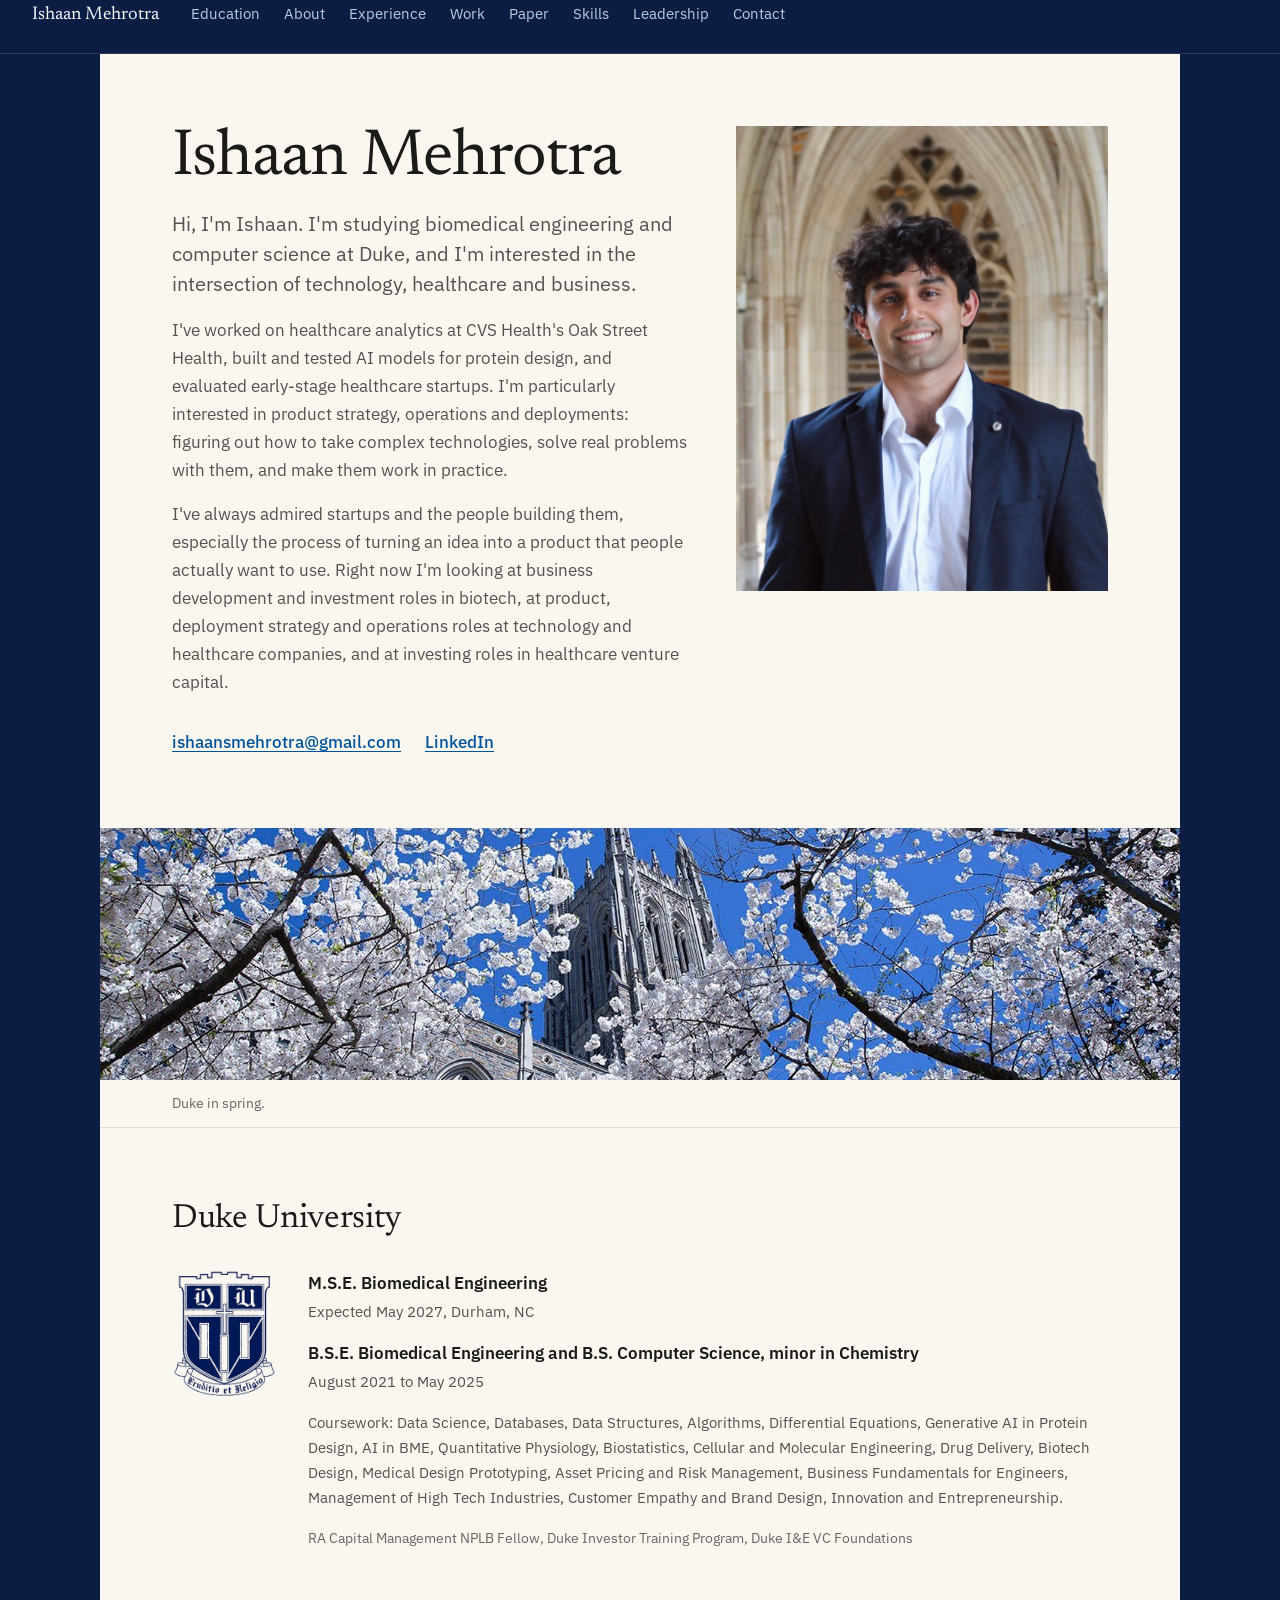
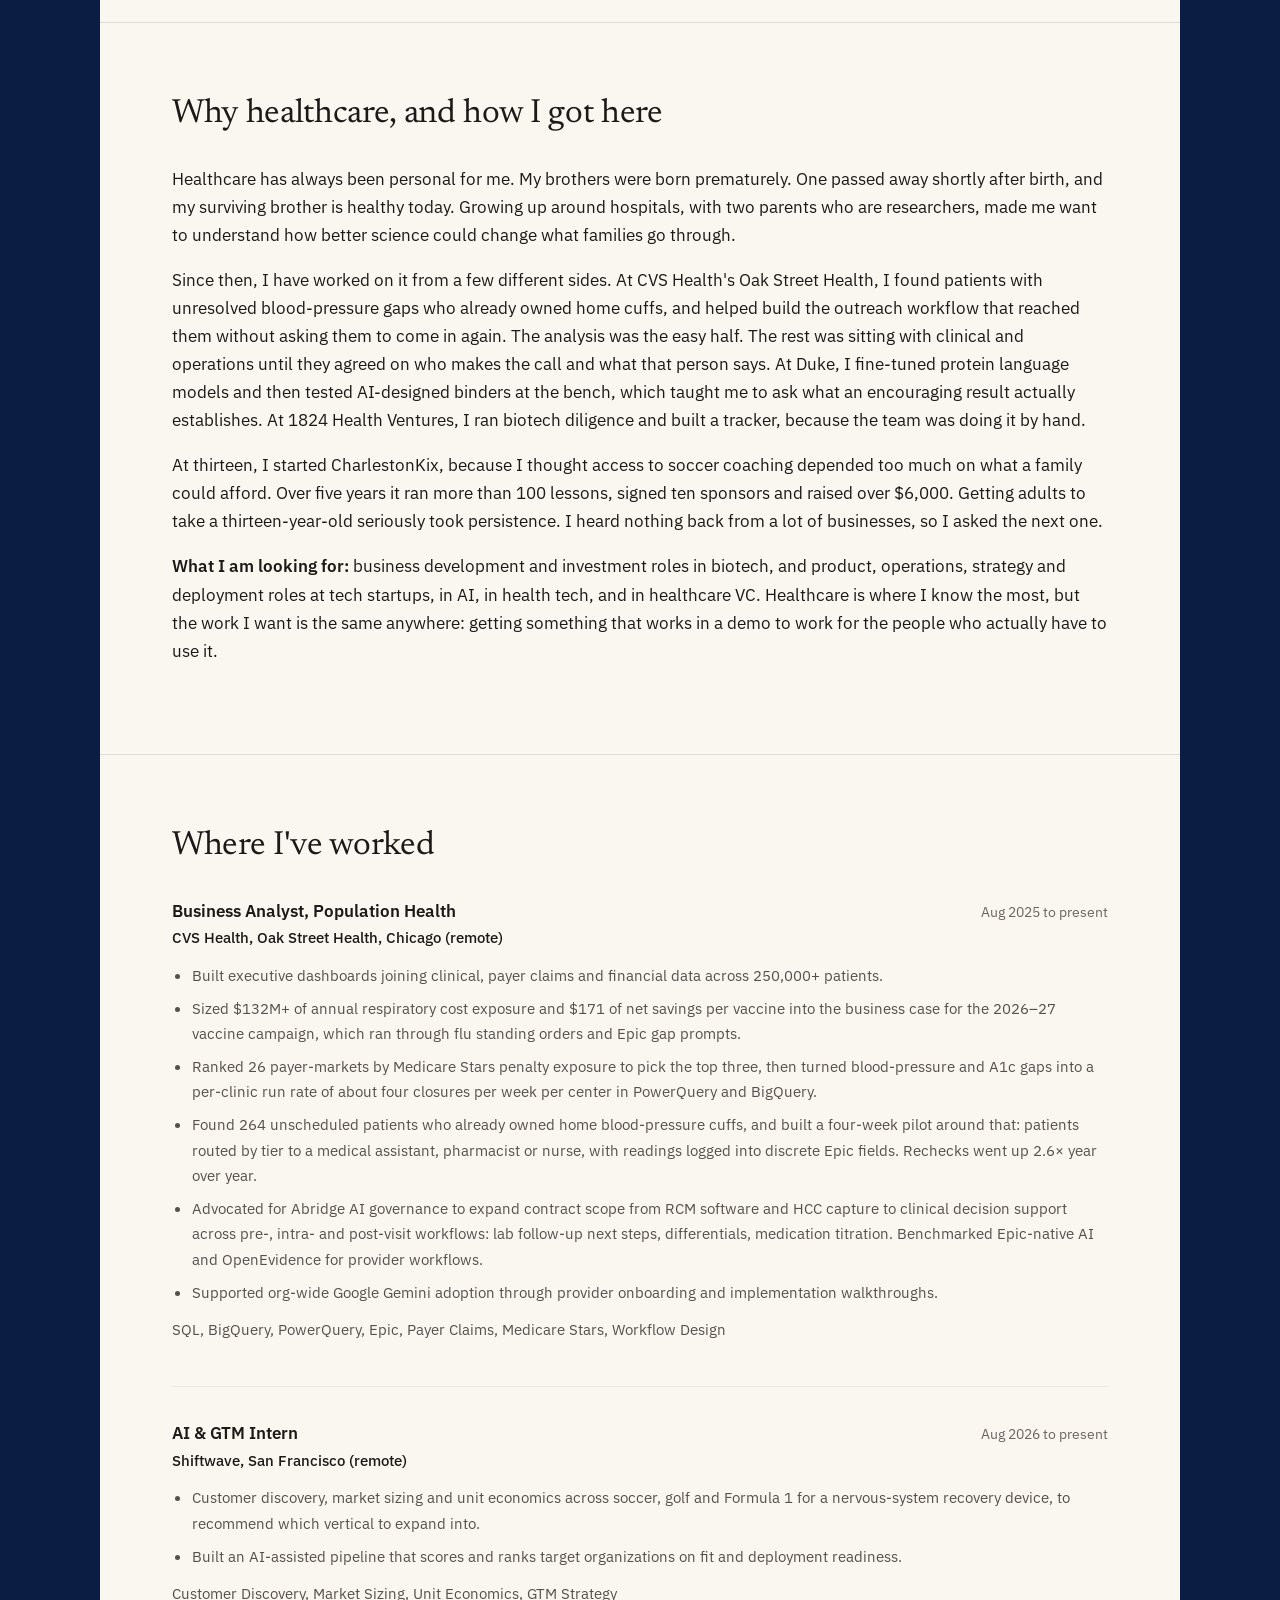
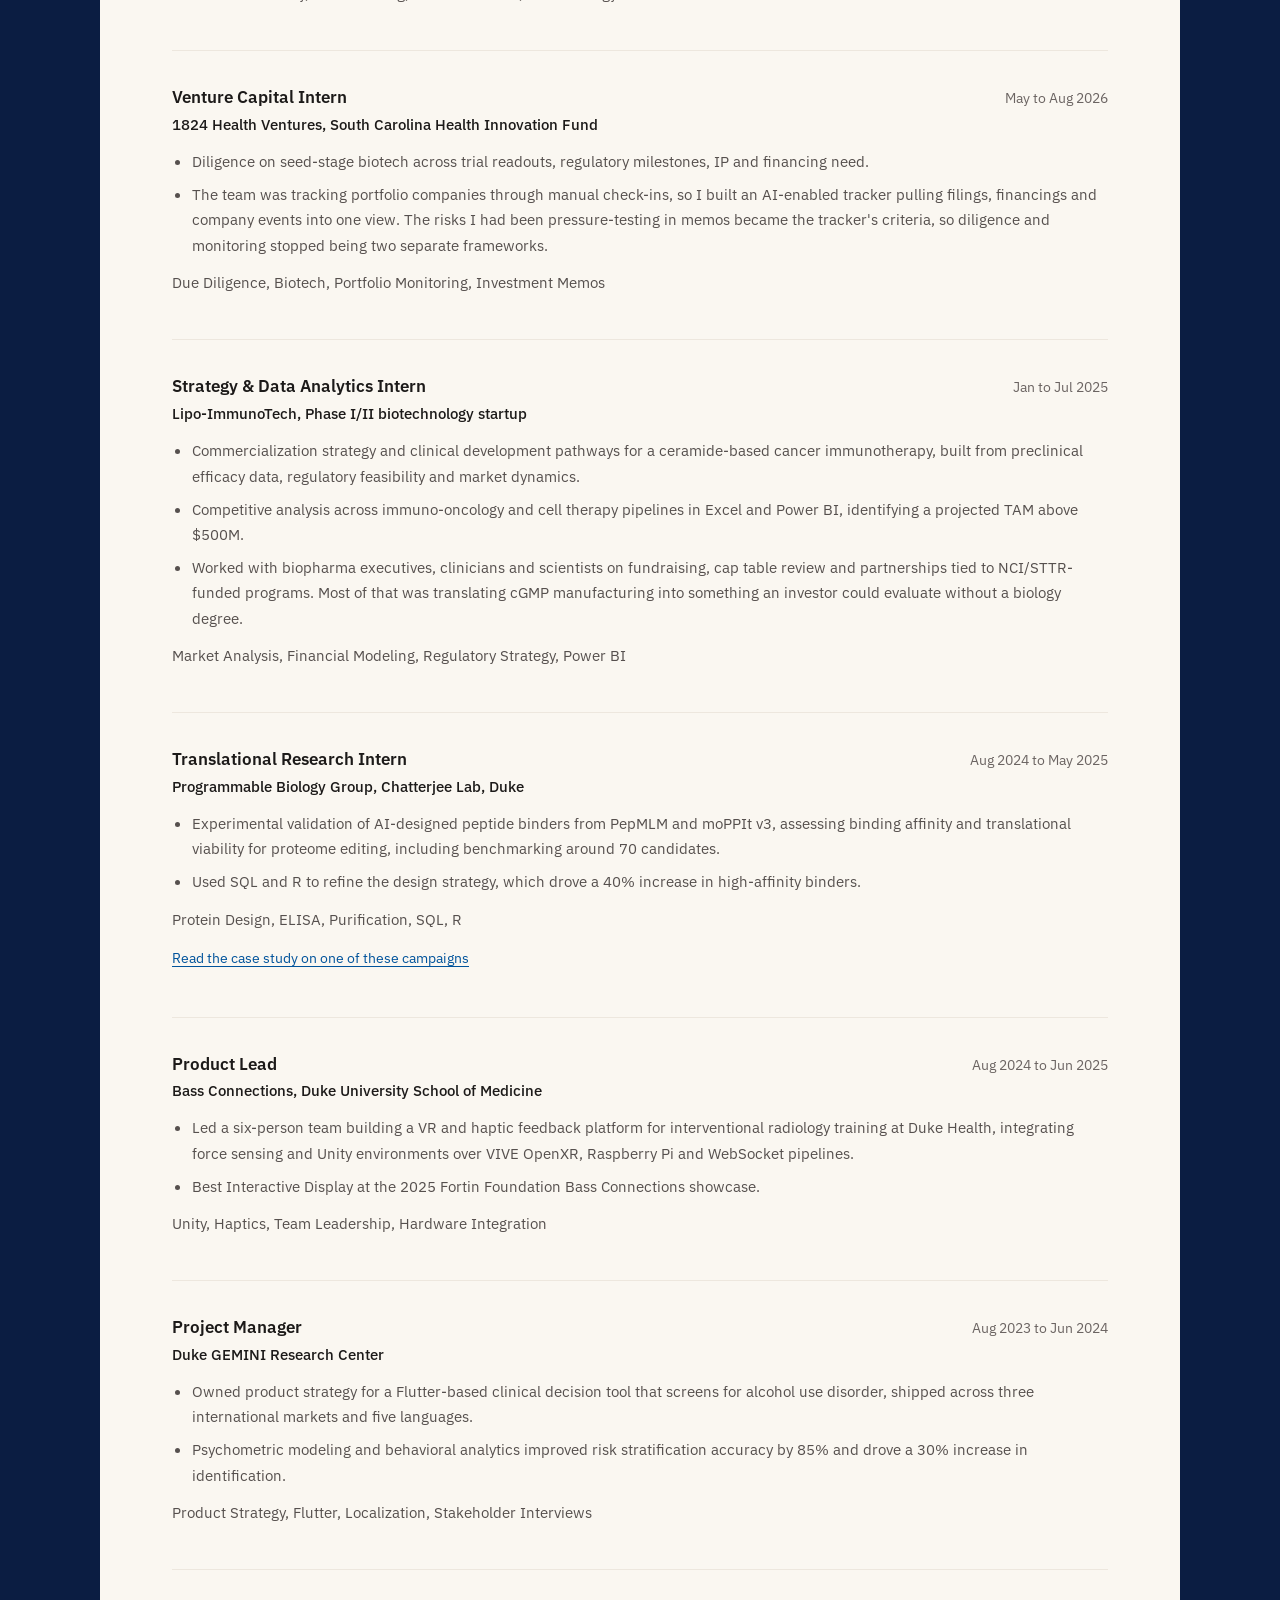
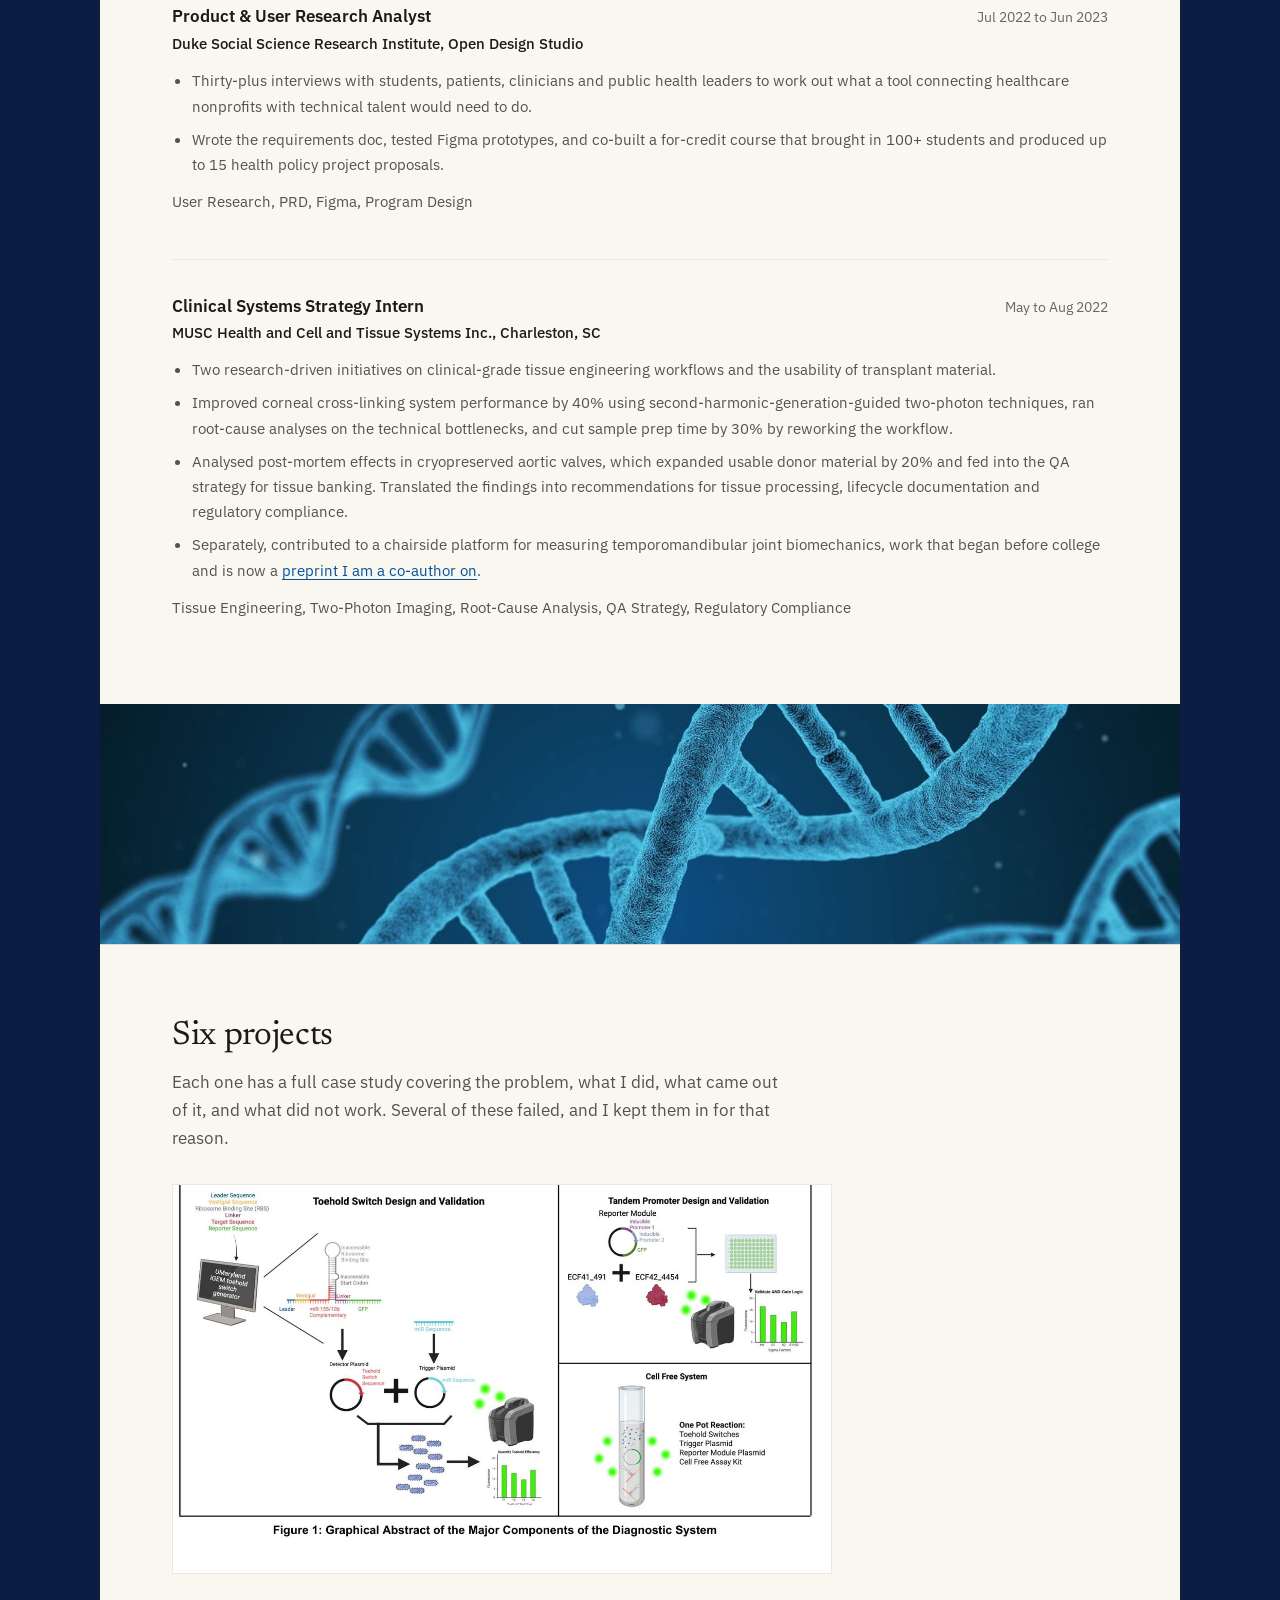
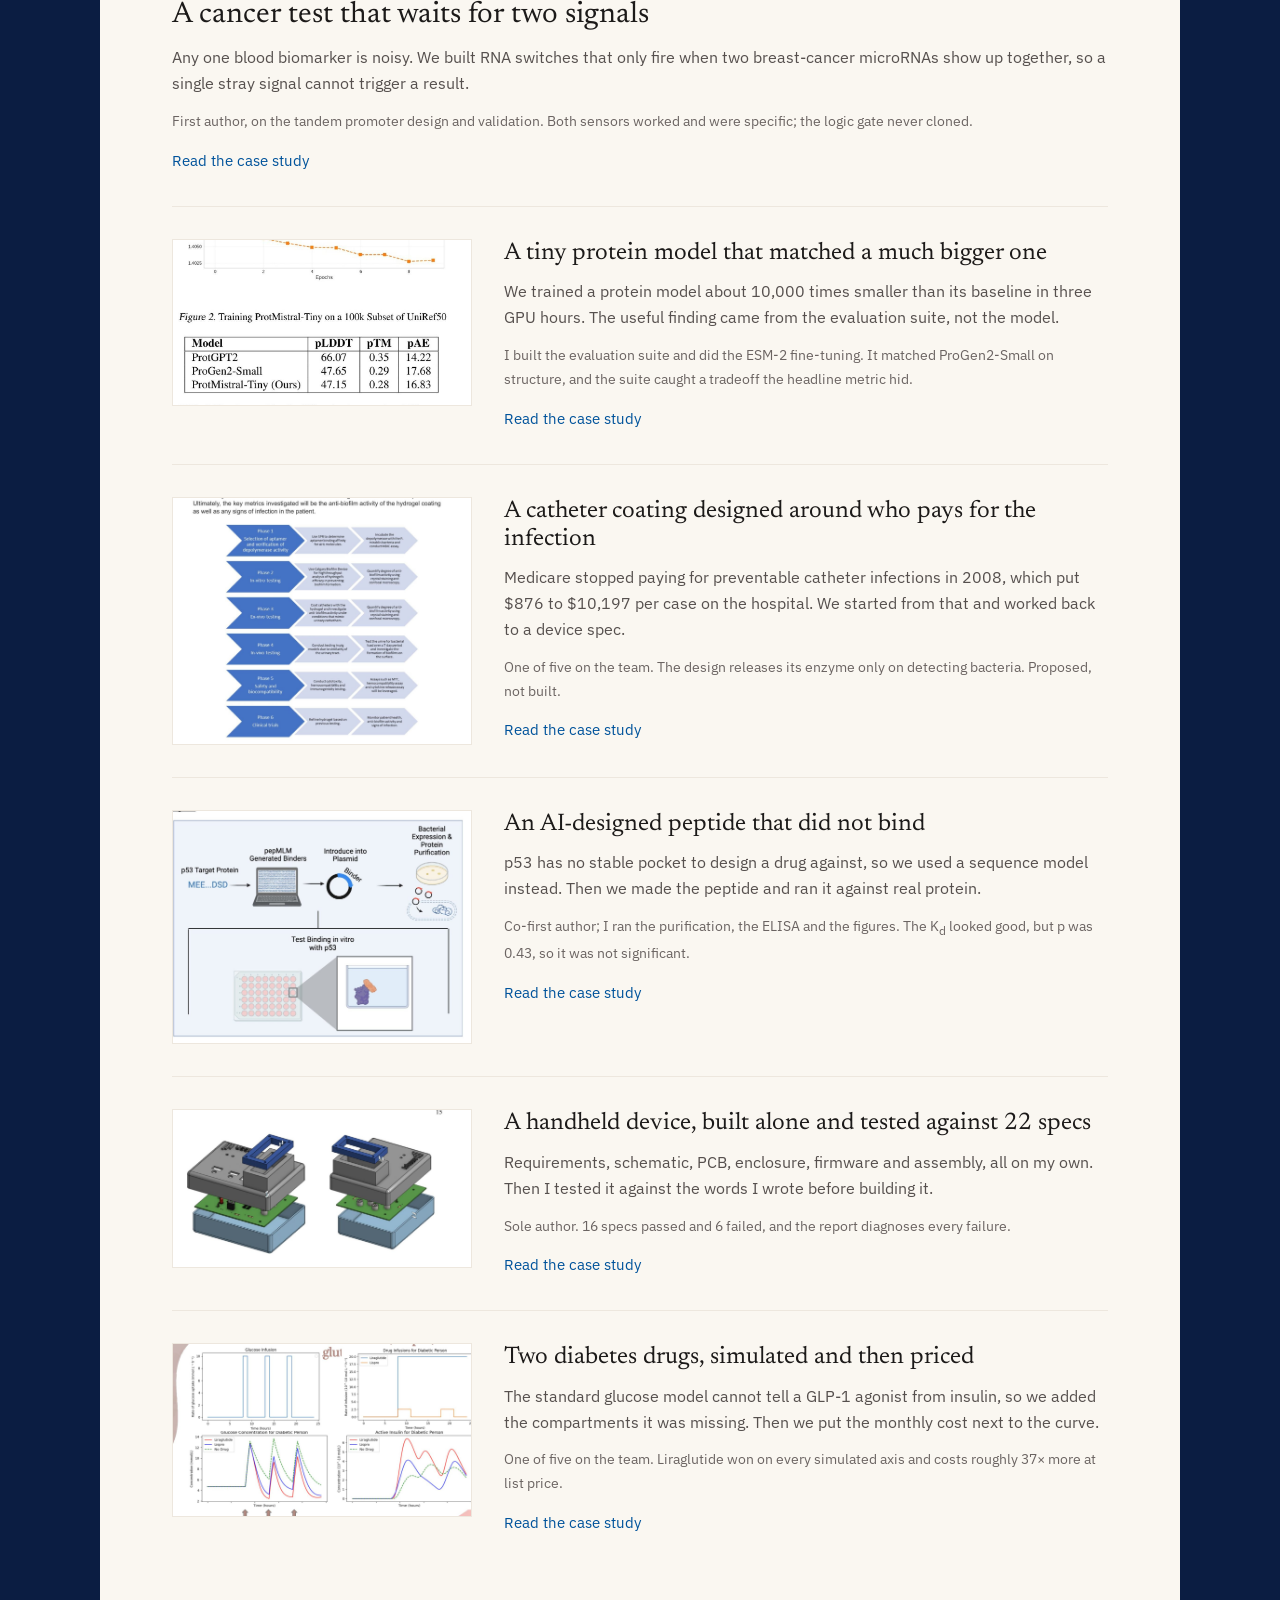
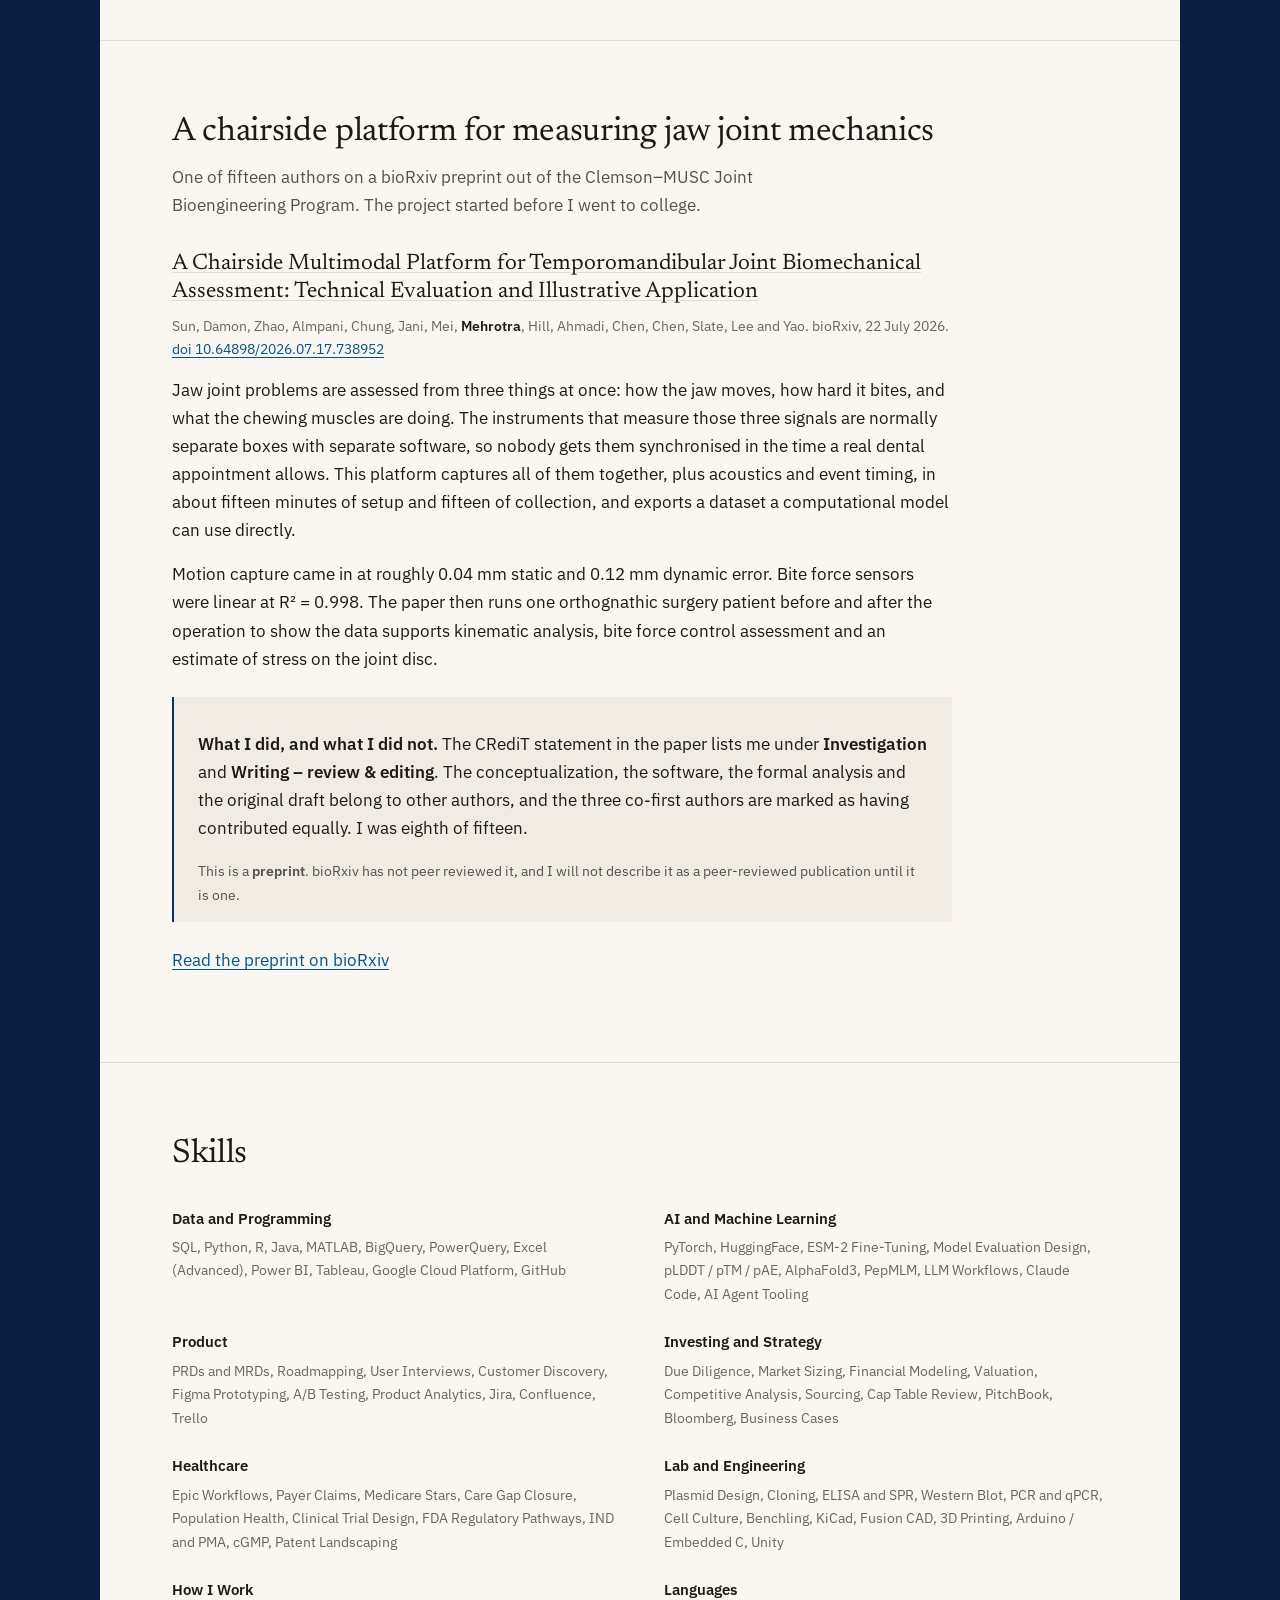
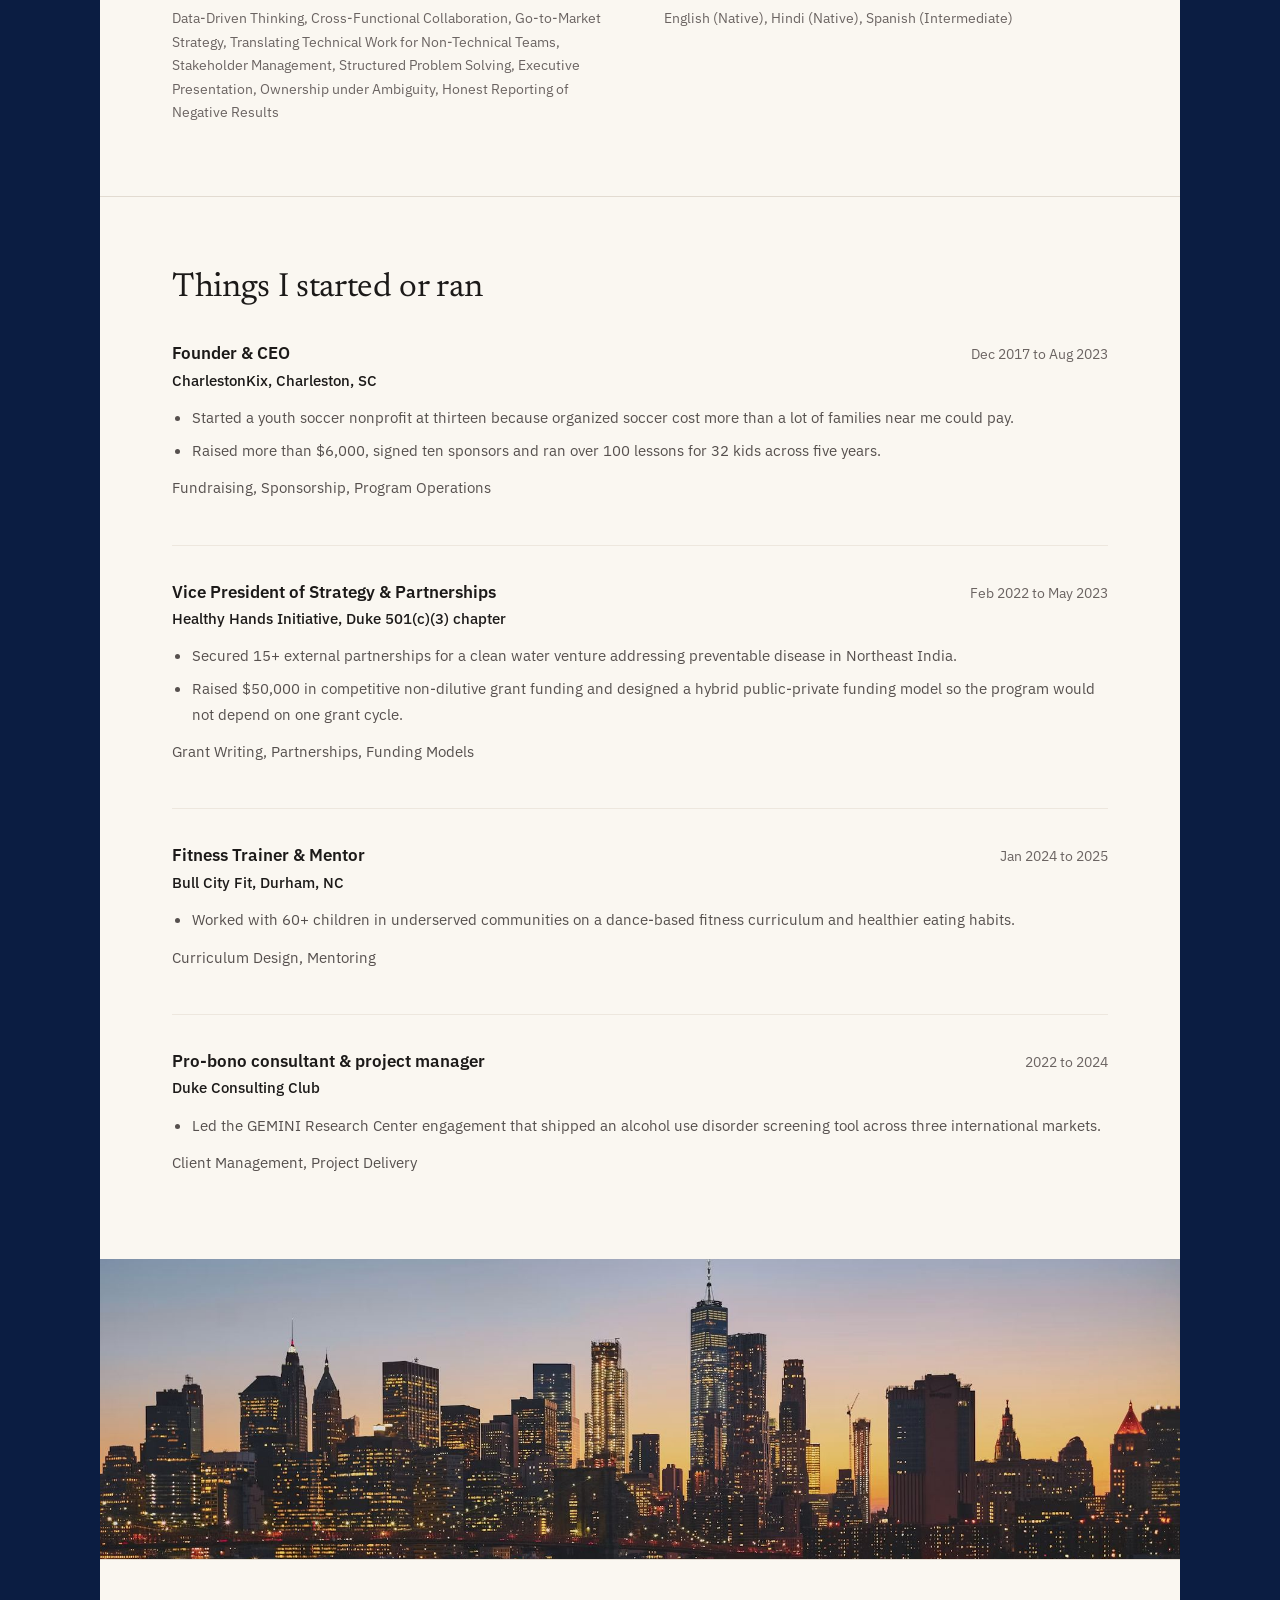
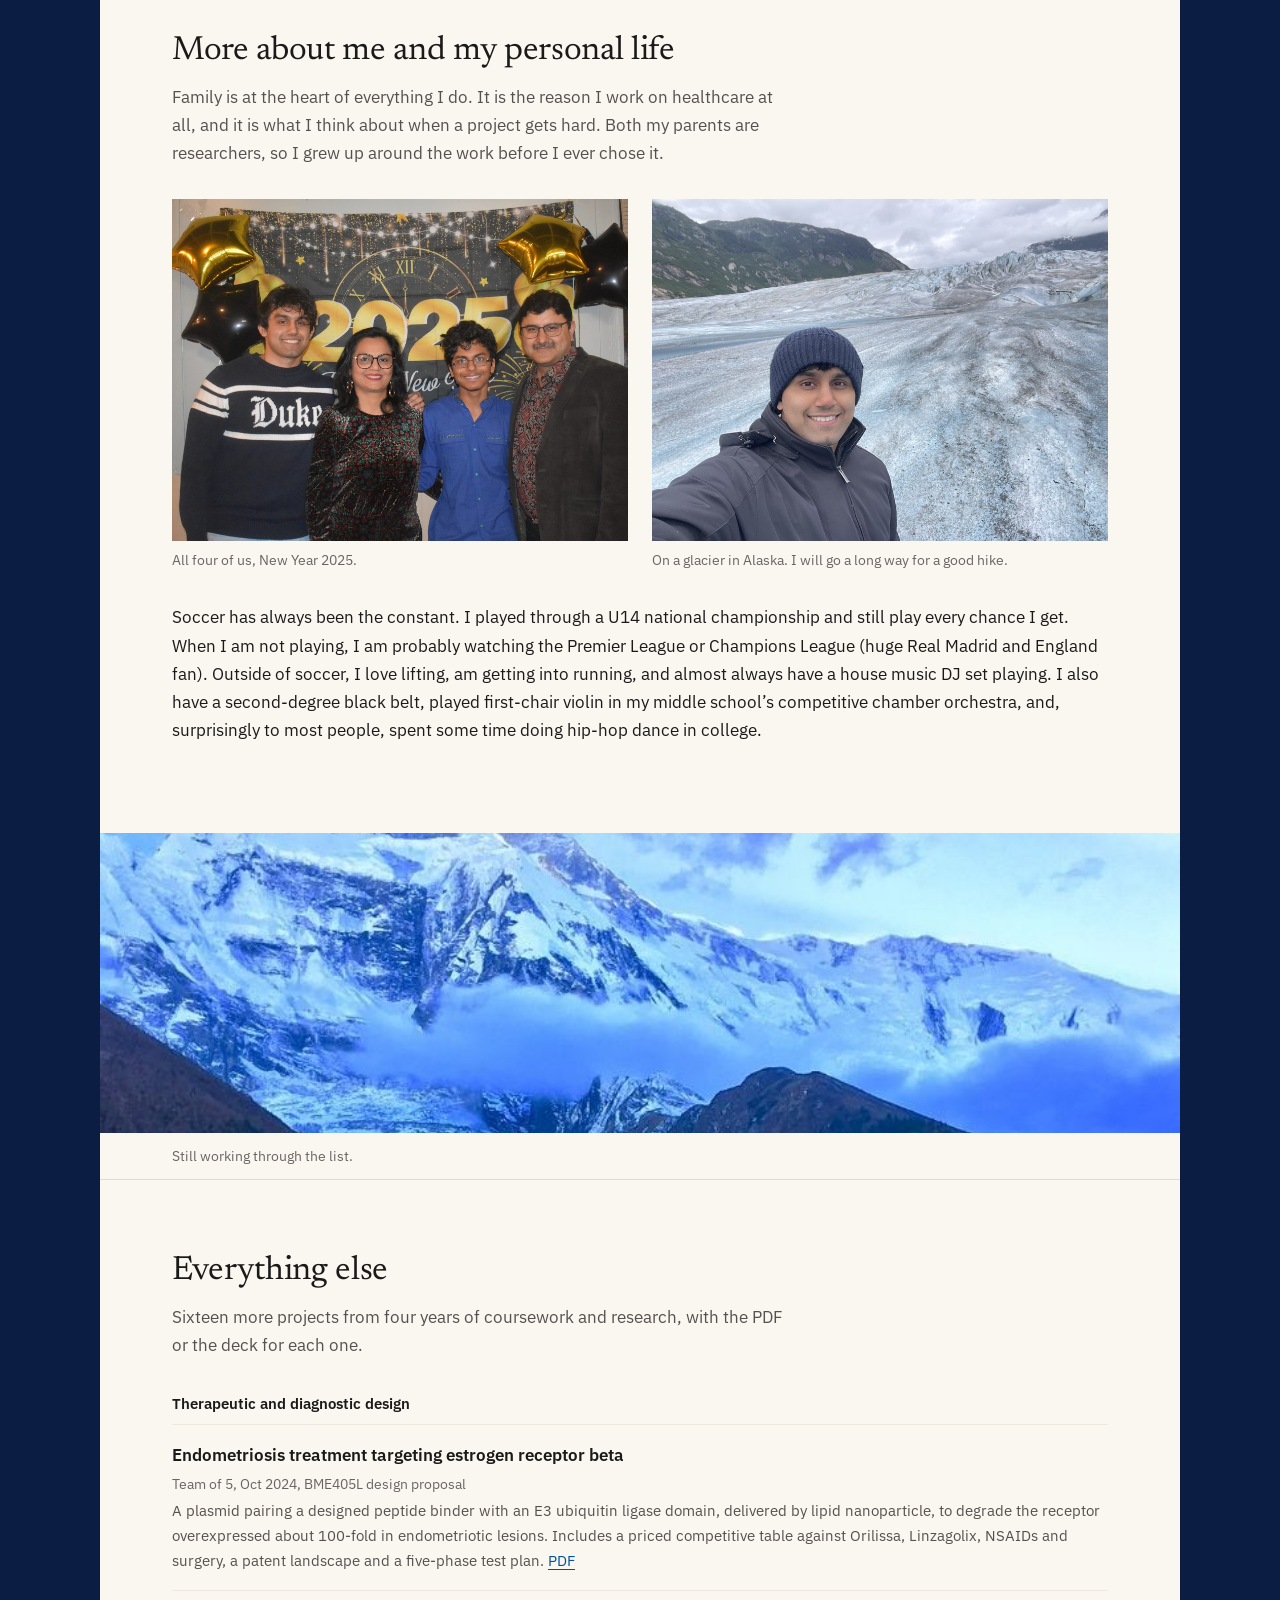
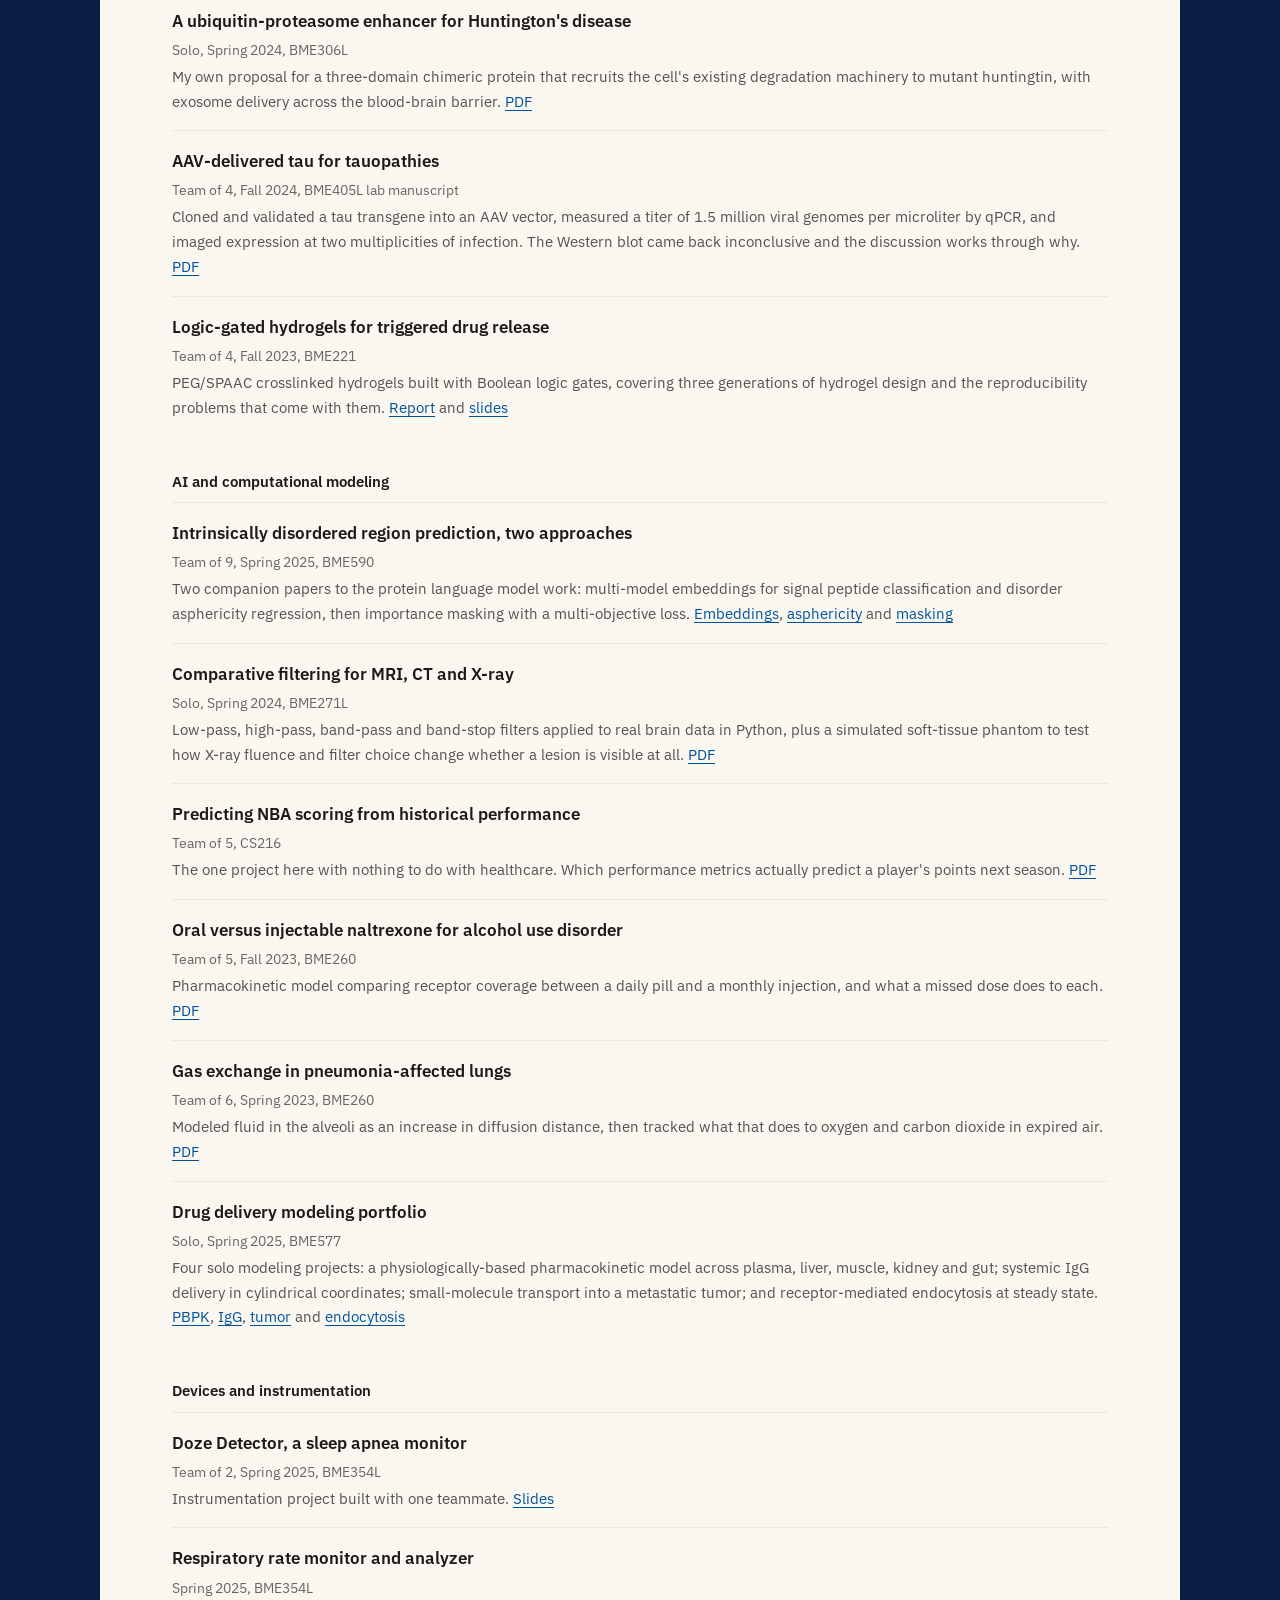
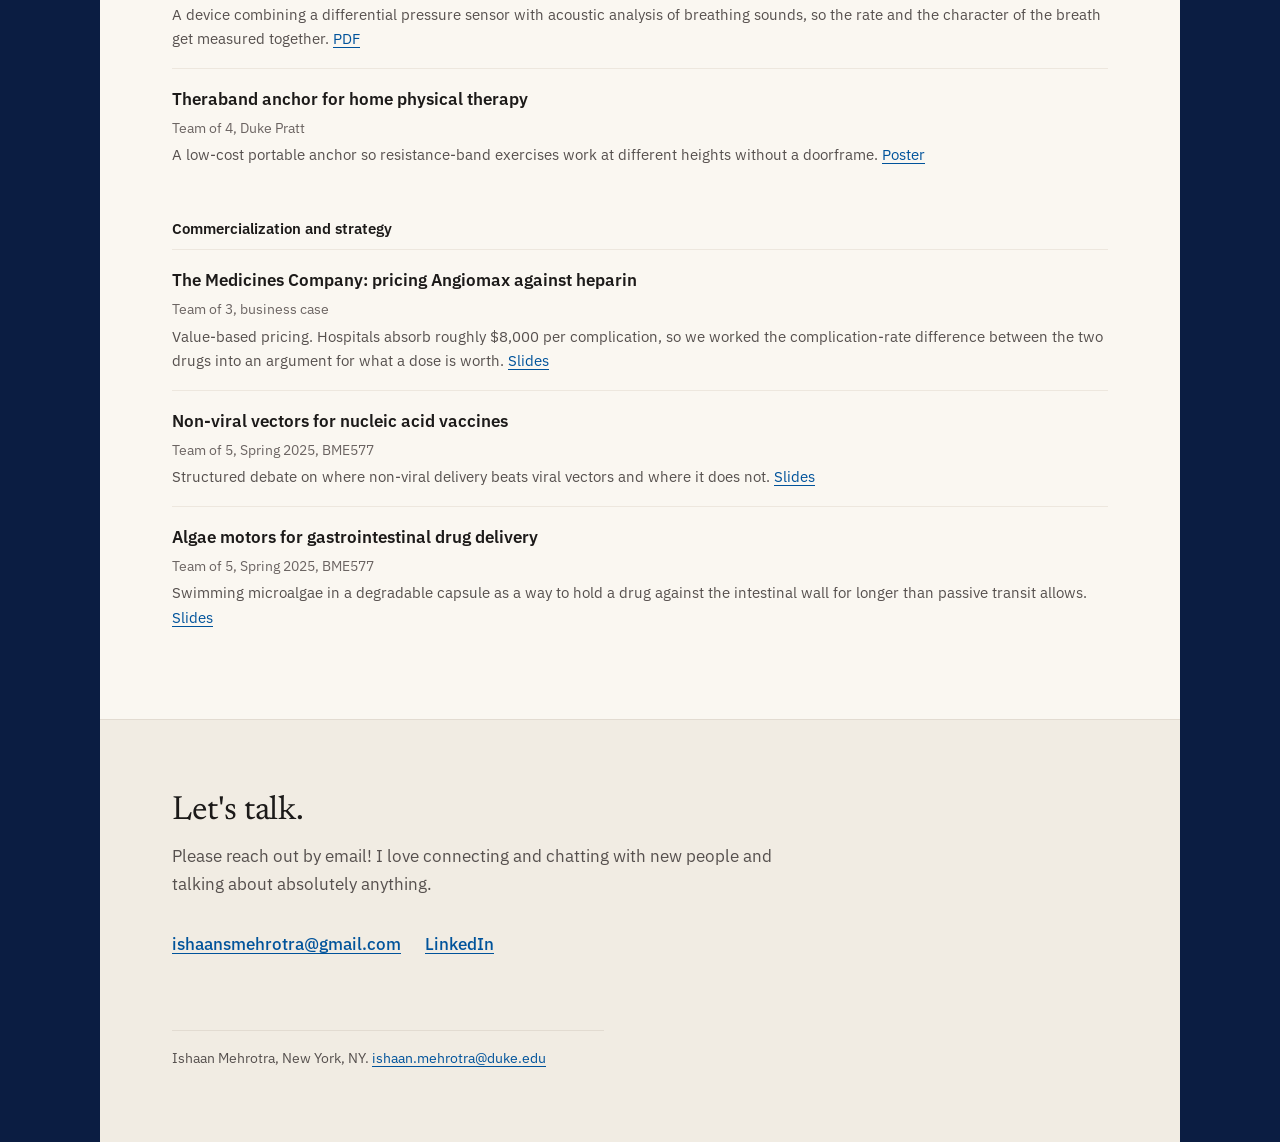
==== commit 2de04256: "Add biotech business development and investments to target roles Both places that state what I am lo" ====
--- a/index.html
+++ b/index.html
@@ -48,7 +48,7 @@
 
       <p>I've worked on healthcare analytics at CVS Health's Oak Street Health, built and tested AI models for protein design, and evaluated early-stage healthcare startups. I'm particularly interested in product strategy, operations and deployments: figuring out how to take complex technologies, solve real problems with them, and make them work in practice.</p>
 
-      <p>I've always admired startups and the people building them, especially the process of turning an idea into a product that people actually want to use. Right now I'm looking at product, deployment strategy and operations roles at technology and healthcare companies, and at investing roles in healthcare venture capital.</p>
+      <p>I've always admired startups and the people building them, especially the process of turning an idea into a product that people actually want to use. Right now I'm looking at business development and investment roles in biotech, at product, deployment strategy and operations roles at technology and healthcare companies, and at investing roles in healthcare venture capital.</p>
 
       <ul class="linkrow">
         <li><a href="mailto:ishaansmehrotra@gmail.com">ishaansmehrotra@gmail.com</a></li>
@@ -98,7 +98,7 @@
 
     <p>At thirteen, I started CharlestonKix, because I thought access to soccer coaching depended too much on what a family could afford. Over five years it ran more than 100 lessons, signed ten sponsors and raised over $6,000. Getting adults to take a thirteen-year-old seriously took persistence. I heard nothing back from a lot of businesses, so I asked the next one.</p>
 
-    <p><strong>What I am looking for:</strong> product, operations, strategy and deployment roles at tech startups, in AI, in health tech, and in healthcare VC. Healthcare is where I know the most, but the work I want is the same anywhere: getting something that works in a demo to work for the people who actually have to use it.</p>
+    <p><strong>What I am looking for:</strong> business development and investment roles in biotech, and product, operations, strategy and deployment roles at tech startups, in AI, in health tech, and in healthcare VC. Healthcare is where I know the most, but the work I want is the same anywhere: getting something that works in a demo to work for the people who actually have to use it.</p>
   </section>
 
   <!-- ============ EXPERIENCE ============ -->
